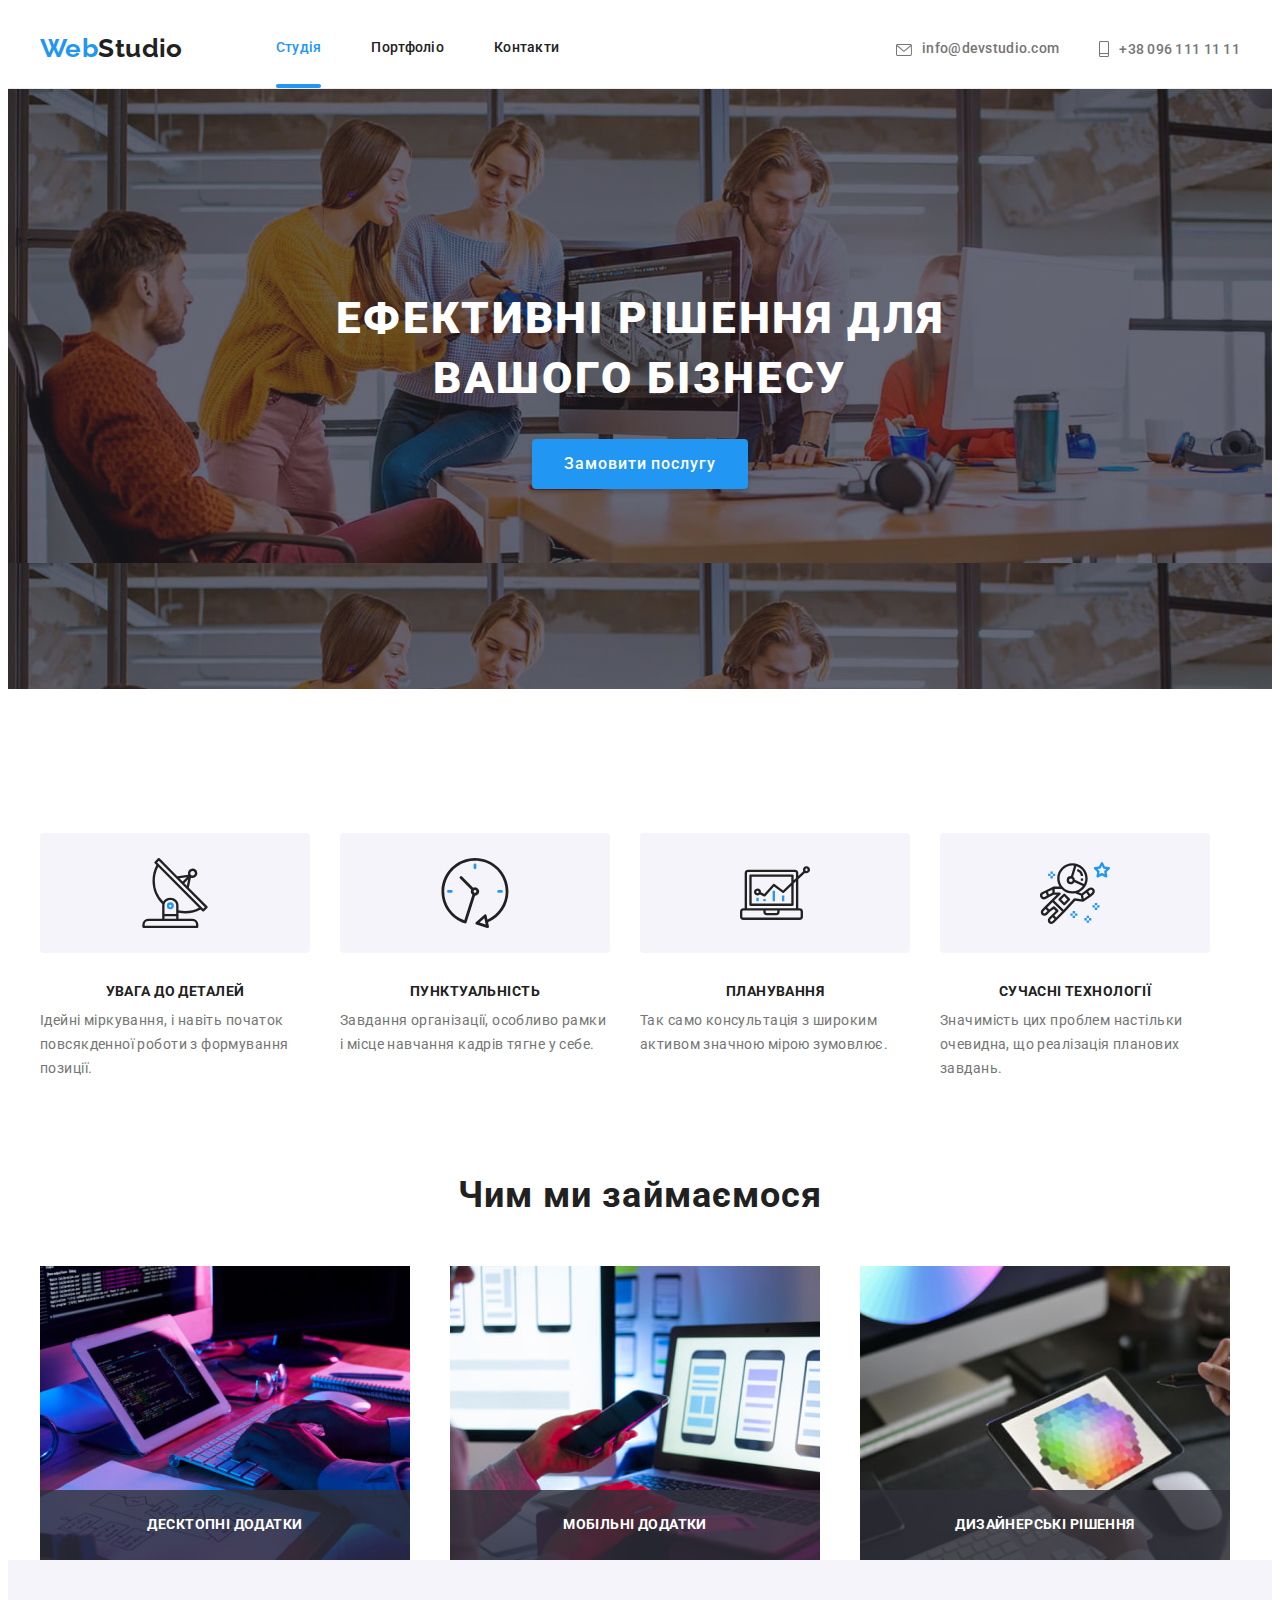
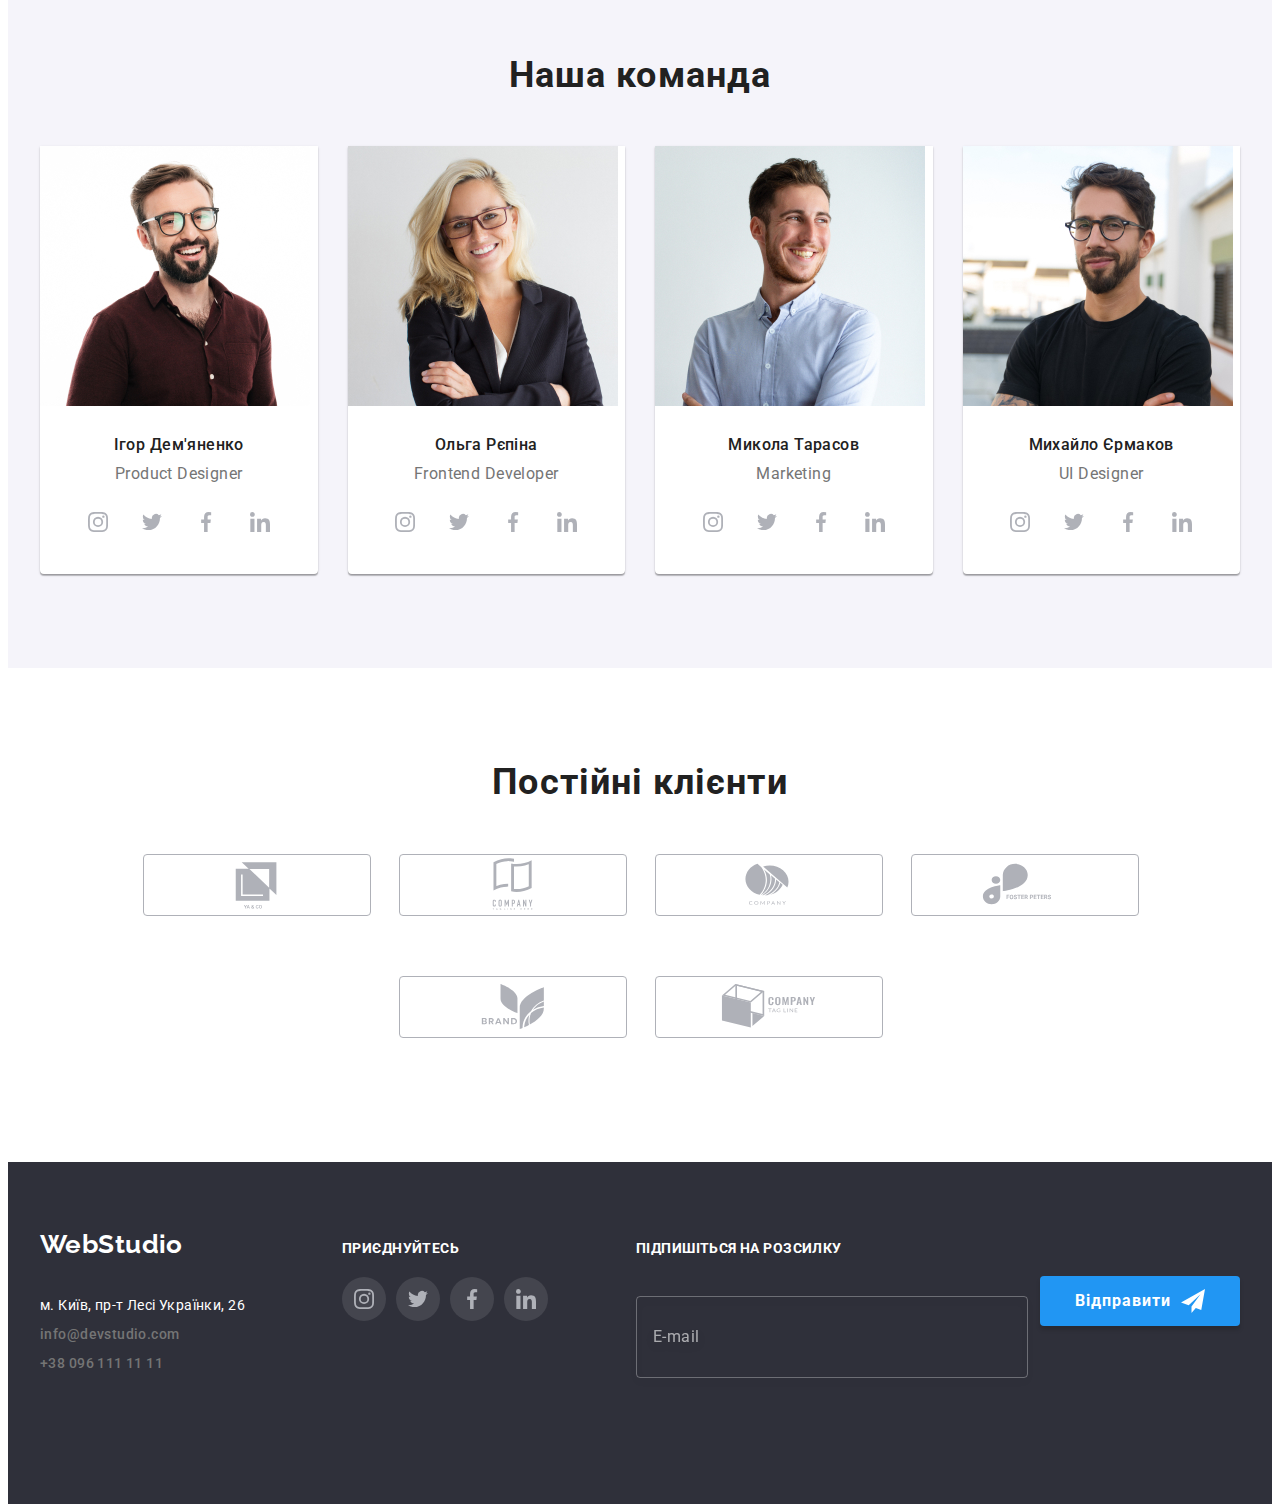
==== index.html @ ea93cc6d "NOT READY" ====
<!DOCTYPE html>
<html lang="uk">
    
<head>
        <title>main page homework</title>
        <meta charset="UTF-8">
        <meta http-equiv="X-UA-Compatible" content="IE=edge">
        <meta name="viewport" content="width=device-width, initial-scale=1.0">
        <link rel="preconnect" href="https://fonts.googleapis.com">
        <link rel="preconnect" href="https://fonts.gstatic.com" crossorigin>
        <link href="https://fonts.googleapis.com/css2?family=Raleway:wght@700&family=Roboto:wght@400;500;700;900&display=swap" rel="stylesheet">
        <link rel="stylesheet" href="https://cdnjs.cloudflare.com/ajax/libs/modern-normalize/1.1.0/modern-normalize.min.css" integrity="sha512-wpPYUAdjBVSE4KJnH1VR1HeZfpl1ub8YT/NKx4PuQ5NmX2tKuGu6U/JRp5y+Y8XG2tV+wKQpNHVUX03MfMFn9Q==" crossorigin="anonymous" referrerpolicy="no-referrer">
        <!-- <link rel="stylesheet" href="./css/style.css"> -->
        <link rel="stylesheet" href="./css/main.min.css">
    
    
</head>    

<body>

    <header class="header">
        <div class="container header-nav">
            <nav class="main-nav">   
                <a class="logo" href="WebStudio"> <span class="spanlogo">Web</span>Studio</a>
                <ul class="site-nav">
                    
                    <li class="header-li"><a class="navigation current" href="./index.html">Студія</a> </li>
                    <li class="header-li"><a class="navigation non-current" href="./portfolio.html">Портфоліо</a></li>
                    <li class="header-li"><a class="navigation non-current" href="Контакти">Контакти</a> </li>
                    
                </ul> 
                
               
            </nav>
             
            
                <ul class="auth-nav">
                    <li class="header-li">
                         <a class="contact mail-icon" href="mailto:info@devstudio.com">
                            <svg class="head-icon" width="16px" height="12px" >
                            <use href="./images/icons.svg#icon-envelope"></use>
                            </svg>info@devstudio.com
                        </a>
                    </li>
                    
                    <li class="header-li">
                        <a class="contact phone-icon" href="tel:+380961111111">
                            <svg class="head-icon" width="10px" height="16px">
                            <use href="./images/icons.svg#icon-phone"></use>
                            </svg>+38 096 111 11 11
                        </a>
                    </li>
                </ul>
            
        </div>
        
    </header>
    
     <main>

    
<section class="main section">
    <div class="container main--container">
        <h1 class="main__title">Ефективні рішення для вашого бізнесу</h1>
        <button data-modal-open class="main__button" type="button">Замовити послугу</button>
    </div>
</section>    

<section class=" benefits section ">
    <div class="container benefits-container">
        <h2 class="section--title hide">Основні переваги</h2>
        <ul class="list benefits--list">
            <li class="benefits__item">
                <div class="benefits__icon-div">
                    <svg class="benefits__icon" width="70px" height="70px">
                        <use href="./images/icons.svg#icon-antenna1"></use>
                    </svg>
                </div>
                <div class="benefits__card">
                    <h3 class="column-title benefits__title">Увага до деталей</h3>
                <p class="column-descr benefits__descr"> Ідейні міркування, і навіть початок повсякденної роботи з формування позиції.</p>
            </div>
                
            </li>

            <li class="benefits__item">
                <div class="benefits__icon-div">
                    <svg class="benefits__icon" width="70px" height="70px">
                        <use href="./images/icons.svg#icon-clock1"></use>
                    </svg>
                </div>
                <div class="benefits__card">
                <h3 class="column-title benefits__title">Пунктуальність</h3> 
                <p class="column-descr benefits__descr">Завдання організації, особливо рамки і місце навчання кадрів тягне у себе.</p>
            </div>
                
            </li>

            <li class="benefits__item">
                <div class="benefits__icon-div">
                    <svg class="benefits__icon" width="70px" height="70px">
                        <use href="./images/icons.svg#icon-diagram-1"></use>
                    </svg>
                </div>
                <div class="benefits__card"></div>
                    <h3 class="column-title benefits__title">Планування</h3>
                <p class="column-descr benefits__descr">Так само консультація з широким активом значною мірою зумовлює.</P>
            </li>

            <li class="benefits__item">
                <div class="benefits__icon-div">
                    <svg class="benefits__icon" width="70px" height="70px">
                        <use href="./images/icons.svg#icon-astronaut1"></use>
                    </svg>
                </div>
                <div class="benefits__card">                
                    <h3 class="column-title benefits__title">Сучасні технології</h3>
                    <p class="column-descr benefits__descr">Значимість цих проблем настільки очевидна, що реалізація планових завдань.</p>
                </div>
                
            </li>
        </ul>
    </div>

</section>
                  
<section class="work section ">
    <div class="container work--container">
            <h2 class="section--title work__title">Чим ми займаємося</h2>
        <ul class="list work__list"> 
            <li class="work__item"> 
                <div class="work__card">
                    <img class="work__picture" src="./images/box1(1).jpg"
                    alt="фото в фіолетовому тоні з руками друкуючими текст на клавіатурі"
                    width="370" 
                    height= "294">
                    <div class="work__overlay">
                        <p class="work__overlay--title">Десктопні додатки</p>
                    </div>
                </div>
            </li> 

            <li class="work__item"> 
                <div class="work__card">
                    <img class="work__picture" src="./images/box2(1).jpg" alt="фото людини з телефоном в руках"
                    width= "370" 
                    height= "294">
                    <div class="work__overlay">
                        <p class="work__overlay--title"> Мобільні додатки</p>
                    </div>
                </div>
            </li> 

            <li class="work__item">
                    <div class="work__card">
                    <img class="work__picture" src="./images/box3(1).jpg" alt="фото екрана телефону з клавіатурою на фоні"
                    width= "370"
                    height= "294">
                    <div class="work__overlay">
                        <p class="work__overlay--title"> Дизайнерські рішення</p>
                    </div>
                </div>

            </li>
        </ul>
    </div>
</section>

 <section class="team section">
    <div class="container team--container">
        <h2 class="section--title team__title">Наша команда</h2>
        <ul class="list team--list">
            <li class="team--item">
                <img src="./images/teamcard1(1).jpg" alt="Product Designer"
                    width="270"
                    height="260">
                <div class="team--card">
                    <h3 class="team--card__title">Ігор Дем'яненко</h3> 
                    <p class="team--card__text"  lang="en">Product Designer</p>
                    
                    <ul class="social">
                        <li class="social__item">
                            <a class="social__link" href="#">
                                <svg class="social__icon" width="20px" height="20px">
                                <use href="./images/icons.svg#icon-instagram2"></use>
                                </svg>
                            </a>
                        </li>

                        <li class="social__item">
                            <a class="social__link" href="#">
                                <svg class="social__icon" width="20px" height="20px">
                                    <use href="./images/icons.svg#icon-twitter1"></use>
                                </svg>
                            </a>
                        </li>

                        <li class="social__item">
                            <a class="social__link" href="#">
                                <svg class="social__icon" width="20px" height="20px">
                                    <use href="./images/icons.svg#icon-facebook1"></use>
                                </svg>
                            </a>
                        </li>

                        <li class="social__item">
                            <a class="social__link" href="#">
                                <svg class="social__icon" width="20px" height="20px">
                                    <use href="./images/icons.svg#icon-linkedin1"></use>
                                </svg>
                            </a>
                        </li>
                    </ul>    
                </div>    
            </li>

            <li class="team--item">
                <img src="./images/teamcard2(1).jpg" alt="Frontend Developer"
                width="270"
                height="260">
                <div class="team--card">
                    <h3 class="team--card__title">Ольга Рєпіна</h3> 
                    <p class="team--card__text"  lang="en">Frontend Developer</p>
                    <ul class="social">
                            <li class="social__item">
                                <a class="social__link" href="#">
                                    <svg class="social__icon" width="20px" height="20px">
                                        <use href="./images/icons.svg#icon-instagram2"></use>
                                    </svg>
                                </a>
                            </li>
                        
                            <li class="social__item">
                                <a class="social__link" href="#">
                                    <svg class="social__icon" width="20px" height="20px">
                                        <use href="./images/icons.svg#icon-twitter1"></use>
                                    </svg>
                                </a>
                            </li>
                        
                            <li class="social__item">
                                <a class="social__link" href="#">
                                    <svg class="social__icon" width="20px" height="20px">
                                        <use href="./images/icons.svg#icon-facebook1"></use>
                                    </svg>
                                </a>
                            </li>
                        
                            <li class="social__item">
                                <a class="social__link" href="#">
                                    <svg class="social__icon" width="20px" height="20px">
                                        <use href="./images/icons.svg#icon-linkedin1"></use>
                                    </svg>
                                </a>
                            </li>
                    </ul>
                    
                </div>        
                
            </li>

            <li class="team--item">
                <img src="./images/teamcard3(1).jpg" alt="Marketing"
                width="270"
                height="260">
                <div class="team--card">
                    <h3 class="team--card__title">Микола Тарасов</h3> 
                    <p class="team--card__text"  lang="en">Marketing</p>
                        
                    <ul class="social">
                        <li class="social__item">
                            <a class="social__link" href="#">
                                <svg class="social__icon" width="20px" height="20px">
                                    <use href="./images/icons.svg#icon-instagram2"></use>
                                </svg>
                            </a>
                        </li>
                    
                        <li class="social__item">
                            <a class="social__link" href="#">
                                <svg class="social__icon" width="20px" height="20px">
                                    <use href="./images/icons.svg#icon-twitter1"></use>
                                </svg>
                            </a>
                        </li>
                    
                        <li class="social__item">
                            <a class="social__link" href="#">
                                <svg class="social__icon" width="20px" height="20px">
                                    <use href="./images/icons.svg#icon-facebook1"></use>
                                </svg>
                            </a>
                        </li>
                    
                        <li class="social__item">
                            <a class="social__link" href="#">
                                <svg class="social__icon" width="20px" height="20px">
                                    <use href="./images/icons.svg#icon-linkedin1"></use>
                                </svg>
                            </a>
                        </li>
                    </ul>
                </div>   
            </li>

            <li class="team--item">
                        <img src="./images/teamcard4(1).jpg" alt="UI Designer"
                        width="270"
                        height="260">
                <div class="team--card">
                    <h3 class="team--card__title">Михайло Єрмаков</h3> 
                    <p class="team--card__text" lang="en">UI Designer</p>
                    <ul class="social">
                        <li class="social__item">
                            <a class="social__link" href="#">
                                <svg class="social__icon" width="20px" height="20px">
                                    <use href="./images/icons.svg#icon-instagram2"></use>
                                </svg>
                            </a>
                        </li>
                    
                        <li class="social__item">
                            <a class="social__link" href="#">
                                <svg class="social__icon" width="20px" height="20px">
                                    <use href="./images/icons.svg#icon-twitter1"></use>
                                </svg>
                            </a>
                        </li>
                    
                        <li class="social__item">
                            <a class="social__link" href="#">
                                <svg class="social__icon" width="20px" height="20px">
                                    <use href="./images/icons.svg#icon-facebook1"></use>
                                </svg>
                            </a>
                        </li>
                    
                        <li class="social__item">
                            <a class="social__link" href="#">
                                <svg class="social__icon" width="20px" height="20px">
                                    <use href="./images/icons.svg#icon-linkedin1"></use>
                                </svg>
                            </a>
                        </li>
                    </ul>
                        
                </div>
                            
            </li>

        </ul>
    </div>
</section>

<section class="section clients">
    <div class="container">
        <h4 class="client-title" > Постійні клієнти </h4>
        <ul class="client-main-box">
            <li class="client-box__item">
                <div class="client-box">
                    <a class="client-link"  href="./portfolio.html">
                        <svg class="client-icon" width="106px" height="60px">
                            <use href="./images/icons.svg#icon-client1"></use>
                        </svg>
                    </a>
                </div>
                
            </li>

            <li class="client-box__item">
                <div class="client-box">
                    <a class="client-link" href="./portfolio.html">
                        <svg class="client-icon" width="106px" height="60px">
                            <use href="./images/icons.svg#icon-client2"></use>
                        </svg>
                    </a>
                </div>
            
            </li>
            <li class="client-box__item" >
                <div class="client-box">
                    <a class="client-link" href="./portfolio.html">
                        <svg class="client-icon" width="106px" height="60px">
                            <use href="./images/icons.svg#icon-client3"></use>
                        </svg>
                    </a>
                </div>

            
            </li>
            <li class="client-box__item">
                <div class="client-box">
                    <a class="client-link" href="./portfolio.html">
                        <svg class="client-icon" width="106px" height="60px">
                            <use href="./images/icons.svg#icon-client4"></use>
                        </svg>
                    </a>
                </div>
            
            </li>

            <li class="client-box__item">
                <div class="client-box">
                    <a class="client-link" href="./portfolio.html">
                        <svg class="client-icon" width="106px" height="60px">
                            <use href="./images/icons.svg#icon-client5"></use>
                        </svg>
                    </a>
                </div>
            
            </li>

            <li class="client-box__item">
                <div class="client-box">
                    <a class="client-link" href="./portfolio.html">
                        <svg class="client-icon" width="106px" height="60px">
                            <use href="./images/icons.svg#icon-client6"></use>
                        </svg>
                    </a>
                </div>
            
            </li>

        </ul>
    </div>

</section>
    </main>

 <footer class="footer">
        <div class="footer-container container">
            
            <div class="footer-nav">
                <a class="footer-logo" href="WebStudio"> <span>Web</span>Studio</a>
                    <address>
                    <ul class="footer-list">
                        <li><a class="adress" href="https://goo.gl/maps/pS8TxzaBrTARouAY9">м. Київ, пр-т Лесі Українки, 26</a> </li>
                        <li><a class="footer contact" href="mailto:info@devstudio.com">info@devstudio.com</a></li>
                        <li><a class="footer contact" href="tel:+380961111111">+38 096 111 11 11</a></li>
                    </ul>
                    </address>
            </div>    
        
            <div class="footer-link">
                <p  class="invitation">Приєднуйтесь </p>
                <ul class="footer social">
                    <li class="social__item footer">
                        <a class="social__link" href="#">
                            <svg class="social__icon" width="20px" height="20px">
                                <use href="./images/icons.svg#icon-instagram2"></use>
                            </svg>
                        </a>
                    </li>
                
                    <li class="social__item footer">
                        <a class="social__link" href="#">
                            <svg class="social__icon" width="20px" height="20px">
                                <use href="./images/icons.svg#icon-twitter1"></use>
                            </svg>
                        </a>
                    </li>
                
                    <li class="social__item footer">
                        <a class="social__link" href="#">
                            <svg class="social__icon" width="20px" height="20px">
                                <use href="./images/icons.svg#icon-facebook1"></use>
                            </svg>
                        </a>
                    </li>
                
                    <li class="social__item footer">
                        <a class="social__link" href="#">
                            <svg class="social__icon" width="20px" height="20px">
                                <use href="./images/icons.svg#icon-linkedin1"></use>
                            </svg>
                        </a>
                    </li>
                </ul>

                
            </div>
            
            <div class="footer-form">
                <p class="telegram-title">Підпишіться на розсилку</p>
                <form class="telegram-form">
                    <input type="email" name="email" class="footer-input" placeholder="E-mail">
                    
                    <div class="telegram-parent">
                        <button type="submit" class="btn-modalsubmit">Відправити</button>

                    </div>
                            
                </form> 
            </div>   
        </div>       
        
    </footer>
    
<!--   <div class="backdrop is-hidden" data-modal>
        <div class="modal">
         <button class="close-modal" data-modal-close>
             <svg class="modal-btn"  >
                 <use href="./images/icons.svg#icon-Vector" ></use>
             </svg>
         </button>

         <p class="modal-title">Залиште свої дані, ми вам передзвонимо</p>
         
         <form class="modal-form">
            <label for="username" class="modal-label"> Ім'я</label>
           <div class="icon-parent">
            <input type="text" name="username" class="modal-input"  id="username">
                <svg class="input-icon" width="18px" height="18px">
                    <use href="./images/icons.svg#icon-name"></use>
                </svg>
           </div>
            
            <label for="tel" class="modal-label">Телефон</label>
            <div class="icon-parent">
                <input type="tel" name="tel" class="modal-input"  id="tel"> 
                <svg class="input-icon" width="18px" height="18px">
                    <use href="./images/icons.svg#icon-telef"></use>
                </svg>
            </div>
            
            <label for="email" class="modal-label">Пошта</label>
            <div class="icon-parent">
                <input type="email" name="email" class="modal-input"  id="email">
                <svg class="input-icon" width="18px" height="18px">
                    <use href="./images/icons.svg#icon-letter-icon"></use>
                </svg>
            </div>
            
            <label for="comment" class="modal-label">Коментар</label>
            <textarea name="comment" id="comment" class="modal-comment"
            placeholder="Введіть текст"></textarea>
            
    
            
            <label class="checkbox" for="checkbox">
                <input class="modal-checkbox" type="checkbox" name="agree" id="checkbox" value="Погоджуюся з розсилкою та приймаю Умови договору"> 
                <span class="empty"> 
                    <svg class="check-icon" width="16px" height="15px">                   
                    <use href="./images/icons.svg#icon-check"></use>            
                    </svg>
                </span>
                <span class="modal-text" >Погоджуюся з розсилкою та приймаю <a class="modal-link" href="">Умови договору</a></span>
               
            </label>
            
            <button type="submit" class="btn-modalsubmit">Відправити</button>

         </form>

        </div>
    </div>
    <script src="./js/modal.js"></script> -->
</body>
</html>
---- css/style.css ----
/*Header*/

 

/* _____________________________main_______________________________________ */

 
                             /* Benefits */


   
/* WORK SECTION------------------------------------------------------------ */

   /* -----------------------------TEAM SECTION----------------------------------- */
  



/* ////////// ____________________CLIENT___________________________________ */


   /*--------------------------------- footer ----------------------------------------------*/

  
    /*------------------------------------- PortfolioPage --------------------*/
    

/* _________________________MODAL________________________________ */



/* ___________________FOOTER FORM_______________________ */
---- css/main.min.css ----
:root{--primary-text-color: rgba(33, 33, 33, 1);--secondary-text-color: rgba(117, 117, 117, 1);--accent-color: rgba(33, 150, 243, 1);--white-color: rgba(255, 255, 255, 1);--cub: cubic-bezier(0.4, 0, 0.2, 1) }body{font-family:"Roboto",sans-serif;letter-spacing:.03em;font-size:14px}h1,h2,h3,h4,h5,h6,p{margin:0}img{display:block;max-width:100%;height:auto}ul{margin:0;padding:0;list-style:none}button{cursor:pointer}.hide{border:0;height:1px;margin:-1px;overflow:hidden;padding:0;width:1px}.img{display:block;width:100%;height:auto}.section--title{color:var(--primary-text-color);font-size:28px;line-height:1.1785714286;text-align:center;letter-spacing:.03em;margin-bottom:30px}@media screen and (min-width: 1200px){.section--title{margin-bottom:50px;font-size:36px;line-height:1.1666666667}}.section{padding:60px 0}@media screen and (min-width: 1200px){.section{padding:94px 0}}.section.no-padding{padding-top:0px}.column-title{color:var(--primary-text-color);font-weight:700;font-size:14px;line-height:1.14;text-transform:uppercase;margin-bottom:10px}.column-descr{color:var(--secondary-text-color);font-size:14px;line-height:1.71}.list{display:flex;gap:30px}footer{background-color:#2f303a;padding:60px 0}.container{width:100%;margin-left:auto;margin-right:auto;padding-right:15px;padding-left:15px}@media screen and (min-width: 480px){.container{max-width:480px}}@media screen and (min-width: 768px){.container{max-width:768px}}@media screen and (min-width: 1200px){.container{max-width:1200px}}.backdrop{position:fixed;width:100%;height:100%;top:0px;background-color:rgba(0,0,0,.2);transition:visibility 300ms var(--cub),opacity 300ms var(--cub)}.modal{position:absolute;width:528px;min-height:581px;box-shadow:0px 1px 3px rgba(0,0,0,.12),0px 1px 1px rgba(0,0,0,.14),0px 2px 1px rgba(0,0,0,.2);background-color:var(--white-color);border-radius:4px;top:50%;left:50%;transform:translate(-50%, -50%) scale(1);transition:transform 300ms var(--cub);padding:40px}.backdrop.is-hidden .modal{transform:translate(-50%, -50%) scale(0)}.is-hidden{visibility:hidden;opacity:0;pointer-events:none}.close-modal{position:absolute;top:8px;right:8px;width:30px;height:30px;cursor:pointer;background-color:rgba(0,0,0,0);border:none}.modal-btn{fill:#000;width:11px;height:11px}.modal-title{font-weight:700;font-size:20px;line-height:1.15;text-align:center;letter-spacing:.03em;color:var(--primary-text-color);margin-bottom:12px}.modal-input{width:100%;height:40px;padding-left:42px;border:1px solid rgba(33,33,33,.2);border-radius:4px;background-color:rgba(0,0,0,0);outline:rgba(0,0,0,0);transition:border-color 250ms var(--cub)}.icon-parent{position:relative;margin-bottom:10px}.icon-parent :hover,.icon-parent :focus{border-color:var(--accent-color)}.input-icon{position:absolute;left:15px;top:50%;transform:translateY(-50%);transition:fill 250ms var(--cub)}.modal-input:focus+.input-icon{fill:var(--accent-color)}.modal-label{display:block;font-size:12px;line-height:1.16;letter-spacing:.01em;color:#757575;margin-bottom:4px}.modal-comment{width:100%;height:120px;resize:none;border:1px solid rgba(33,33,33,.2);border-radius:4px;outline:none;transition:border-color 250ms var(--cub);padding:12px 16px;margin-bottom:20px}.modal-comment:focus,.modal-comment:hover{border-color:var(--accent-color)}.modal-comment::-moz-placeholder{font-family:"Roboto";font-weight:400;font-size:12px;line-height:1.16;letter-spacing:.01em;color:rgba(117,117,117,.5);-moz-transition:color 250ms var(--cub);transition:color 250ms var(--cub)}.modal-comment:-ms-input-placeholder{font-family:"Roboto";font-weight:400;font-size:12px;line-height:1.16;letter-spacing:.01em;color:rgba(117,117,117,.5);-ms-transition:color 250ms var(--cub);transition:color 250ms var(--cub)}.modal-comment::placeholder{font-family:"Roboto";font-weight:400;font-size:12px;line-height:1.16;letter-spacing:.01em;color:rgba(117,117,117,.5);transition:color 250ms var(--cub)}.modal-comment:hover::-moz-placeholder{color:var(--accent-color)}.modal-comment:hover:-ms-input-placeholder{color:var(--accent-color)}.modal-comment:hover::placeholder{color:var(--accent-color)}.btn-modalsubmit{margin-left:auto;margin-right:auto;height:50px;width:200px;margin-top:30px;color:var(--white-color);background-color:var(--accent-color);border:none;font-family:"Roboto";font-style:normal;font-weight:700;font-size:16px;line-height:1.88;letter-spacing:.06em;display:flex;align-items:center;justify-content:center;box-shadow:0px 4px 4px rgba(0,0,0,.15);border-radius:4px}.checkbox{position:relative;width:406px;height:17px;display:flex;align-items:center;margin-left:auto;margin-right:auto}.modal-checkbox{margin:0;width:15px;height:15px}.modal-text{font-family:"Roboto";font-style:normal;font-weight:400;font-size:14px;line-height:1.71;letter-spacing:.03em;color:#757575;margin-left:7px}.modal-link{font-family:"Roboto";font-style:normal;font-weight:400;font-size:14px;line-height:1.71;letter-spacing:.03em;text-decoration:none;color:#2196f3}.check-icon{position:absolute;top:0;left:0;fill:#fff;opacity:0;padding-bottom:2px;padding-right:2px}.modal-checkbox:checked+.empty .check-icon{opacity:1}.empty{position:absolute;top:0;left:0;width:16px;height:16px;border:2px solid var(--secondary-text-color);border-radius:2px;transition:border;transition-duration:250ms;transition-timing-function:cubic-bezier(0.4, 0, 0.2, 1)}.modal-checkbox:checked+.empty{background-color:var(--accent-color);border:2px solid var(--accent-color)}.button{margin-left:auto;margin-right:auto;height:50px;width:200px;margin-top:30px;color:var(--white-color);background-color:var(--accent-color);border:none;font-family:"Roboto";font-style:normal;font-weight:700;font-size:16px;line-height:1.88;letter-spacing:.06em;display:flex;align-items:center;justify-content:center;box-shadow:0px 4px 4px rgba(0,0,0,.15);border-radius:4px}.site-nav{display:flex;gap:50px}.auth-nav{display:flex;justify-content:end;align-items:center;padding-top:25px;padding-bottom:25px;gap:40px}.main-nav{display:flex;align-items:center;margin-right:auto;padding-top:25px;padding-bottom:25px}.header{border-bottom:1px solid #ececec}.container.header-nav{display:flex;height:80px}.logo{color:var(--primary-text-color);font-family:"Raleway";font-weight:700;font-size:26px;line-height:1.71;text-decoration:none;text-align:start;margin-right:93px;padding-top:25px;padding-bottom:25px}.spanlogo{color:var(--accent-color)}.navigation.current{color:var(--accent-color)}.navigation.current::after{content:"";position:absolute;display:block;width:100%;height:4px;background-color:var(--accent-color);bottom:0;left:0;border-radius:4px;opacity:1}.navigation{position:relative;color:var(--primary-text-color);font-weight:500;font-size:14px;line-height:1.14;letter-spacing:.02em;text-decoration:none;padding-top:32px;padding-bottom:32px;display:block;transition:color 250ms var(--cub)}.navigation:hover,.navigation:focus{color:var(--accent-color)}.navigation.non-current::after{content:"";position:absolute;display:block;width:100%;height:4px;background-color:var(--accent-color);bottom:0;left:0;border-radius:4px;opacity:.5;transform:scaleY(0);transition:opacity 250ms var(--cub),transform 250ms var(--cub)}.navigation.non-current:hover::after,.navigation.non-current:focus::after{opacity:.7;transform:scaleY(1)}.contact{color:var(--secondary-text-color);font-weight:500;font-size:14px;line-height:1.14;letter-spacing:.02em;text-decoration:none;font-style:normal;padding-top:32px;padding-bottom:32px;margin-left:auto;transition:color 250ms var(--cub)}.contact:hover,.contact:focus{color:var(--accent-color)}.head-icon{fill:var(--secondary-text-color);margin-right:10px;position:relative;top:3px;transition:fill 250ms var(--cub)}.contact:hover .head-icon{fill:var(--accent-color)}.main{background-color:#2f303a;max-width:1600px;margin-left:auto;margin-right:auto;padding:0}.main--container{background-image:linear-gradient(rgba(47, 48, 58, 0.4), rgba(47, 48, 58, 0.4)),url(../images/mainimg.jpg);background-size:contain;max-width:1600px;padding:200px 0px;margin-left:auto;margin-right:auto;width:auto}.main__title{color:var(--white-color);font-weight:900;font-size:44px;line-height:1.36;text-align:center;letter-spacing:.06em;text-transform:uppercase;margin-bottom:30px;margin-left:auto;margin-right:auto;width:696px}.main__button{color:var(--white-color);background-color:var(--accent-color);box-shadow:0px 4px 4px rgba(0,0,0,.15);border-radius:4px;border:0px;font-family:"Roboto",sans-serif;font-weight:500;font-size:16px;line-height:1.62;text-align:center;letter-spacing:.06em;display:block;margin:0 auto;width:216px;height:50px}.team--list{display:flex;flex-direction:column;gap:30px;align-items:center}@media screen and (min-width: 768px){.team--list{flex-direction:row;flex-wrap:wrap}}.team--item{max-width:450px;background-color:var(--white-color);box-shadow:0px 1px 3px rgba(0,0,0,.12),0px 1px 1px rgba(0,0,0,.14),0px 2px 1px rgba(0,0,0,.2);border-radius:0px 0px 4px 4px}@media screen and (min-width: 768px){.team--item{width:calc((100% - 30px)/2)}}@media screen and (min-width: 1200px){.team--item{width:calc((100% - 90px)/4)}}.team--card{padding-top:30px;padding-bottom:24px;text-align:center}@media screen and (min-width: 1200px){.team--card{padding:30px 30px}}.team.section{background-color:#f5f4fa}.team--card__title{color:var(--primary-text-color);font-weight:500;font-size:16px;line-height:1.18;margin-bottom:10px;margin-right:0px}.team--card__text{display:block;color:var(--secondary-text-color);font-size:16px;line-height:1.18;margin-bottom:16px}.social{display:flex;justify-content:center;gap:10px;flex-basis:calc((100% - 30px)/4)}.social__item{width:44px;height:44px}.social__link{width:100%;height:100%;border-radius:50%;display:flex;justify-content:center;align-items:center;transition:background-color 250ms var(--cub)}.social__link:active{background-color:var(--accent-color)}@media screen and (min-width: 1200px){.social__link:hover,.social__link:focus{background-color:var(--accent-color)}}.social__icon{fill:#afb1b8;transition:fill 250ms var(--cub)}.social__link:active .social__icon{fill:var(--white-color)}@media screen and (min-width: 1200px){.social__link:hover .social__icon,.social__link:focus .social__icon{fill:var(--white-color)}}.work{padding:0}@media screen and (max-width: 1199px){.work{display:none}}.work__list{display:flex;gap:30px}.work__item{width:calc((100% - 60px)/3)}.work__card{height:294px;position:relative}.work__overlay{position:absolute;width:370px;height:70px;background-color:rgba(47,48,58,.8);bottom:0}.work__overlay--title{position:absolute;font-weight:700;font-size:14px;line-height:1.14;text-align:center;letter-spacing:.03em;text-transform:uppercase;color:var(--white-color);top:50%;left:50%;transform:translate(-50%, -50%)}.benefits--list{display:flex;gap:30px;flex-direction:column}@media screen and (min-width: 768px){.benefits--list{flex-direction:row;flex-wrap:wrap;flex-basis:calc((100% - 30px)/2)}}@media screen and (min-width: 1200px){.benefits--list{flex-basis:calc((100% - 90px)/4)}}.benefits__item{width:450px}@media screen and (min-width: 768px){.benefits__item{width:354px}}@media screen and (min-width: 1200px){.benefits__item{width:270px}}.benefits__title{font-size:14px;line-height:1.1428571429;letter-spacing:.03em;text-transform:uppercase;margin-bottom:10px;text-align:center}@media screen and (min-width: 768px){.benefits__title{text-align:start}}@media screen and (min-width: 1200px){.benefits__title{text-align:center}}.benefits__icon-div{display:flex;justify-content:center;align-items:center;height:120px;background-color:#f5f4fa;margin-bottom:30px;border-radius:4px;width:450px}@media screen and (min-width: 768px){.benefits__icon-div{width:354px}}@media screen and (min-width: 1200px){.benefits__icon-div{width:270px}}.benefits__icon{align-items:center}.client-main-box{display:flex;flex-wrap:wrap;justify-content:center;gap:30px}.client-box__item{width:210px;height:92px}@media screen and (min-width: 768px){.client-box__item{flex-basis:226px}}.client-title{font-weight:700;font-size:36px;line-height:1.16;text-align:center;letter-spacing:.03em;text-transform:initial;color:var(--primary-text-color);margin-bottom:50px}.client-link{display:flex;justify-content:center;align-items:center;width:100%;height:100%;border:1px solid;border-radius:4px;border-color:#afb1b8;transition:border-color 250ms var(--cub)}.client-link:active{border-color:var(--accent-color)}@media screen and (min-width: 1200px){.client-link:hover,.client-link:focus{border-color:var(--accent-color)}}.client-icon{fill:#afb1b8;background-size:contain;cursor:pointer;transition:fill 250ms var(--cub)}.client-link:active .client-icon{fill:var(--accent-color)}@media screen and (min-width: 1200px){.client-link:hover .client-icon,.client-link:focus .client-icon{fill:var(--accent-color)}}@media screen and (min-width: 768px){.footer-container{display:flex;flex-wrap:wrap;justify-content:space-around;align-items:baseline}}@media screen and (min-width: 1200px){.footer-container{gap:70px}}.footer-nav{margin-bottom:60px}@media screen and (max-width: 1199px){.footer-nav{text-align:center}}@media screen and (min-width: 768px){.footer-nav{width:232px}}.footer-logo{display:block;color:#fff;font-family:"Raleway";font-weight:700;font-size:26px;line-height:1.71;text-decoration:none;margin-bottom:28px}@media screen and (max-width: 1199px){.footer-logo{text-align:center}}.adress{display:block;color:var(--white-color);font-size:14px;line-height:1.71;text-decoration:none;font-style:normal;margin-bottom:12px;padding:auto}.footer.contact{display:inline-block;color:var(--secondary-text-color);font-size:14px;line-height:1.14;letter-spacing:.03em;margin-bottom:12px;padding:0 0}.footer-list li :not(last child){margin-bottom:8px}.invitation{display:block;font-weight:700;font-size:14px;line-height:1.14;letter-spacing:.03em;text-transform:uppercase;color:var(--white-color);text-decoration:none;margin-bottom:20px}@media screen and (max-width: 1199px){.invitation{text-align:center}}.footer-link{margin-bottom:60px}.footer .social{display:flex;gap:10px;align-items:center;justify-content:center}.social__icon.footer{fill:var(--white-color)}.social__item.footer{background-color:rgba(255,255,255,.1);border-radius:50%;width:44px;max-height:44px}@media screen and (min-width: 1200px){.footer-form{margin-left:auto}}.telegram-form{display:flex;gap:12px}@media screen and (max-width: 1100px){.telegram-form{flex-direction:column;align-items:center;gap:20px}}@media screen and (min-width: 1200px){.telegram-form{flex-direction:row;justify-content:baseline;gap:12px;padding-top:20px}}.telegram-title{font-family:"Roboto";font-style:normal;font-weight:700;font-size:14px;line-height:1.16;letter-spacing:.03em;text-transform:uppercase;color:var(--white-color)}@media screen and (max-width: 1199px){.telegram-title{text-align:center}}.footer-input{height:50px;width:100%;padding:15px 16px;color:var(--white-color);background-color:rgba(0,0,0,0);border:1px solid rgba(255,255,255,.3);filter:drop-shadow(0px 4px 4px rgba(0, 0, 0, 0.15));border-radius:4px;margin-top:20px}@media screen and (min-width: 480px){.footer-input{width:450px}}@media screen and (min-width: 1200px){.footer-input{width:358px}}.footer-input::-moz-placeholder{font-family:"Roboto";font-style:normal;font-weight:400;font-size:16px;line-height:20px;display:flex;align-items:center;letter-spacing:.03em;color:rgba(255,255,255,.6)}.footer-input:-ms-input-placeholder{font-family:"Roboto";font-style:normal;font-weight:400;font-size:16px;line-height:20px;display:flex;align-items:center;letter-spacing:.03em;color:rgba(255,255,255,.6)}.footer-input::placeholder{font-family:"Roboto";font-style:normal;font-weight:400;font-size:16px;line-height:20px;display:flex;align-items:center;letter-spacing:.03em;color:rgba(255,255,255,.6)}.telegram-parent .btn-modalsubmit::after{content:"";display:flex;justify-content:center;background-image:url(../iconsend.svg);background-color:var(--accent-color);width:24px;height:24px;margin-left:10px}.telegram-parent .btn-modalsubmit{margin-top:0}.portfolio-title{color:var(--primary-text-color);font-weight:700;font-size:18px;line-height:2;letter-spacing:.06em;margin-bottom:4px}.portfolio-descr{color:var(--secondary-text-color);font-size:16px;line-height:1.88}.portfolio-div{padding:24px 20px;border-top:1px solid #eee;border-bottom:1px solid #eee;border-left:1px solid #eee;border-right:1px solid #eee}.page-nav{display:flex;align-items:center;justify-content:center;margin-bottom:50px;gap:8px}.page-list{display:flex;flex-wrap:wrap}.page-li{width:370px;margin-right:30px;margin-bottom:30px;transition:box-shadow 250ms var(--cub)}.page-li:nth-child(3n){margin-right:0}.page-li:nth-child(n+7){margin-bottom:0}.page-li:hover,.page-li:focus{box-shadow:0px 1px 1px rgba(0,0,0,.12),0px 4px 4px rgba(0,0,0,.06),1px 4px 6px rgba(0,0,0,.16)}.page-button{color:var(--primary-text-color);background:#f5f4fa;font-family:"Roboto",sans-serif;font-weight:500;font-size:16px;line-height:1.62;text-align:center;letter-spacing:.03em;border-radius:4px;border:none;padding:6px 22px;transition:color 250ms var(--cub),background-color 250ms var(--cub),box-shadow 250ms var(--cub)}.page-button:hover,.page-button:focus{color:var(--white-color);background-color:var(--accent-color);box-shadow:0px 3px 1px rgba(0,0,0,.1),0px 1px 2px rgba(0,0,0,.08),0px 2px 2px rgba(0,0,0,.12);border-radius:4px}.portfolio-box{position:relative;width:370px;height:294px;overflow:hidden}.overlay-portfolio{width:370px;height:294px;background-color:rgba(33,150,243,.9);position:absolute;top:0;left:0;transform:translateY(100%);transition:transform 250ms var(--cub)}.page-li:hover .overlay-portfolio{transform:translateY(0)}.overlay-text{font-size:18px;line-height:1.56;letter-spacing:.03em;color:var(--white-color);padding:63px 24px;opacity:0;transition:opacity 250ms var(--cub) 300ms}.page-li:hover .overlay-text{opacity:1}/*# sourceMappingURL=main.min.css.map */
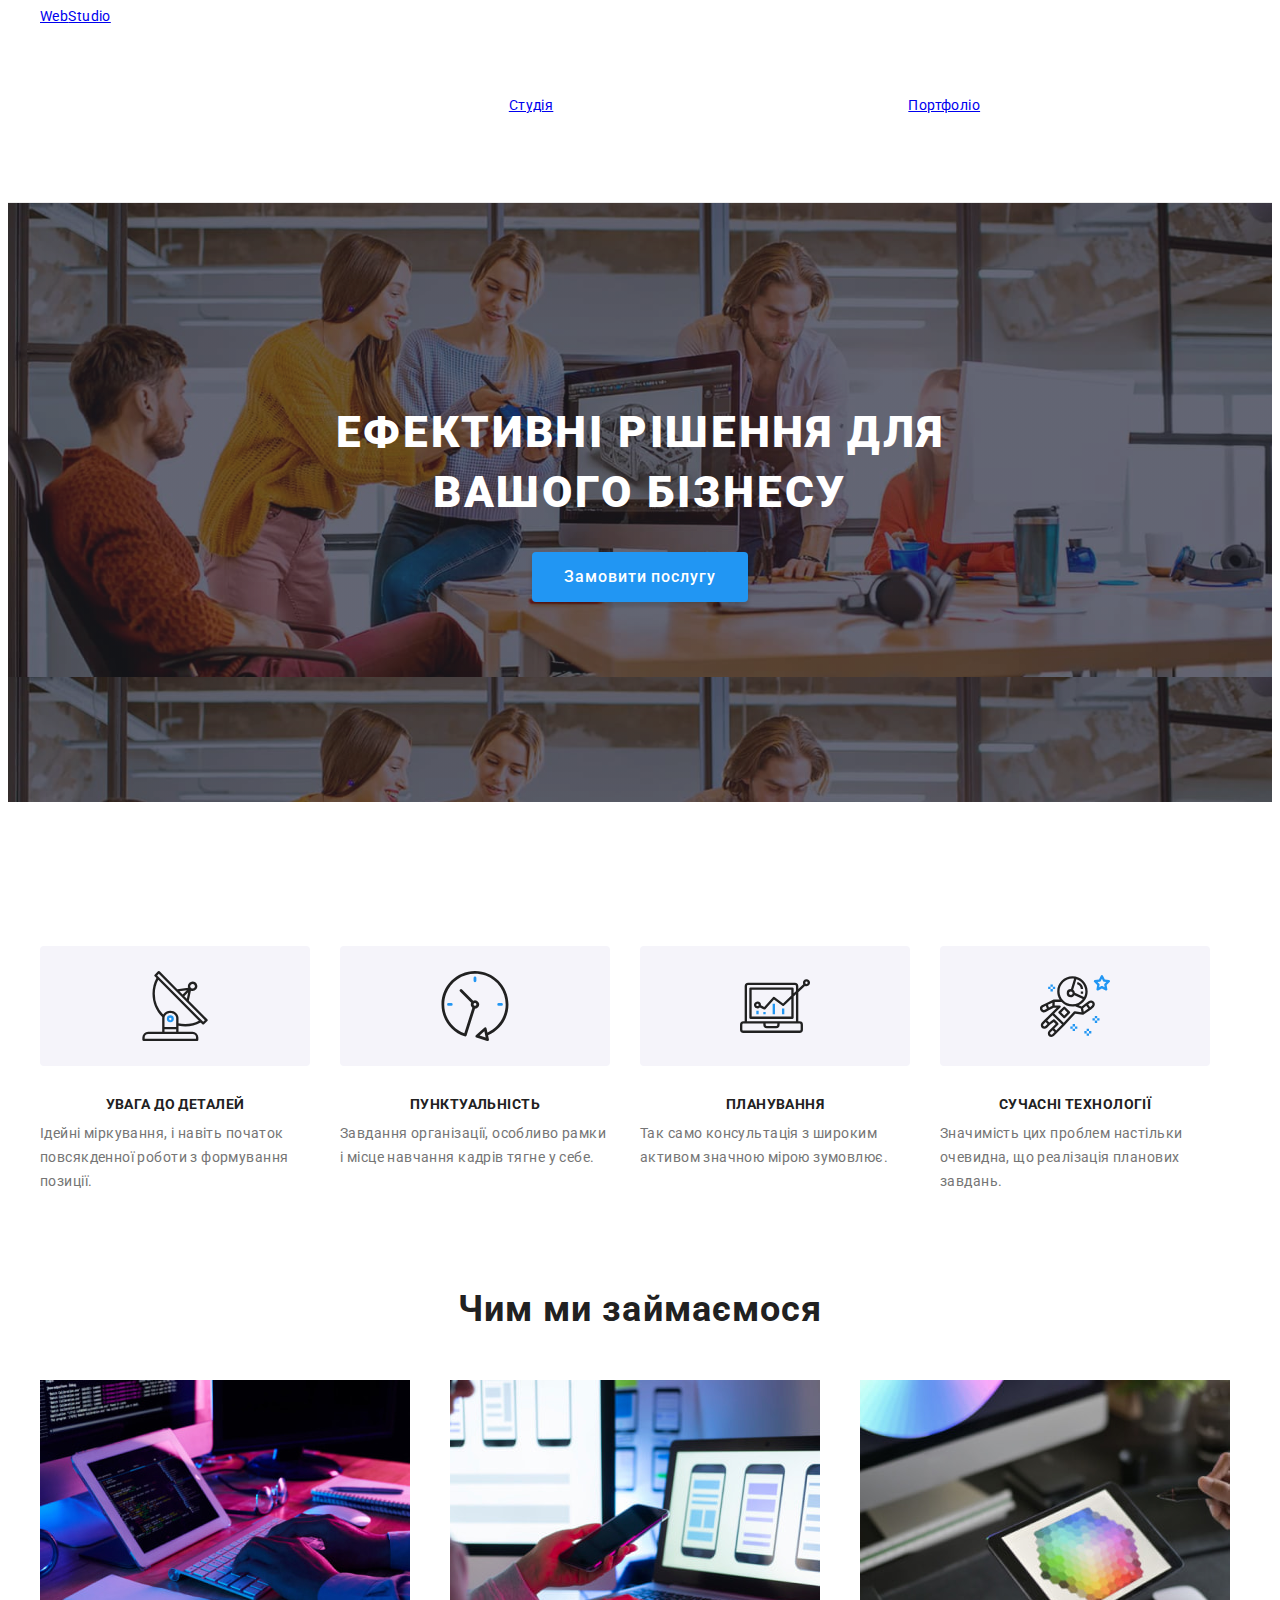
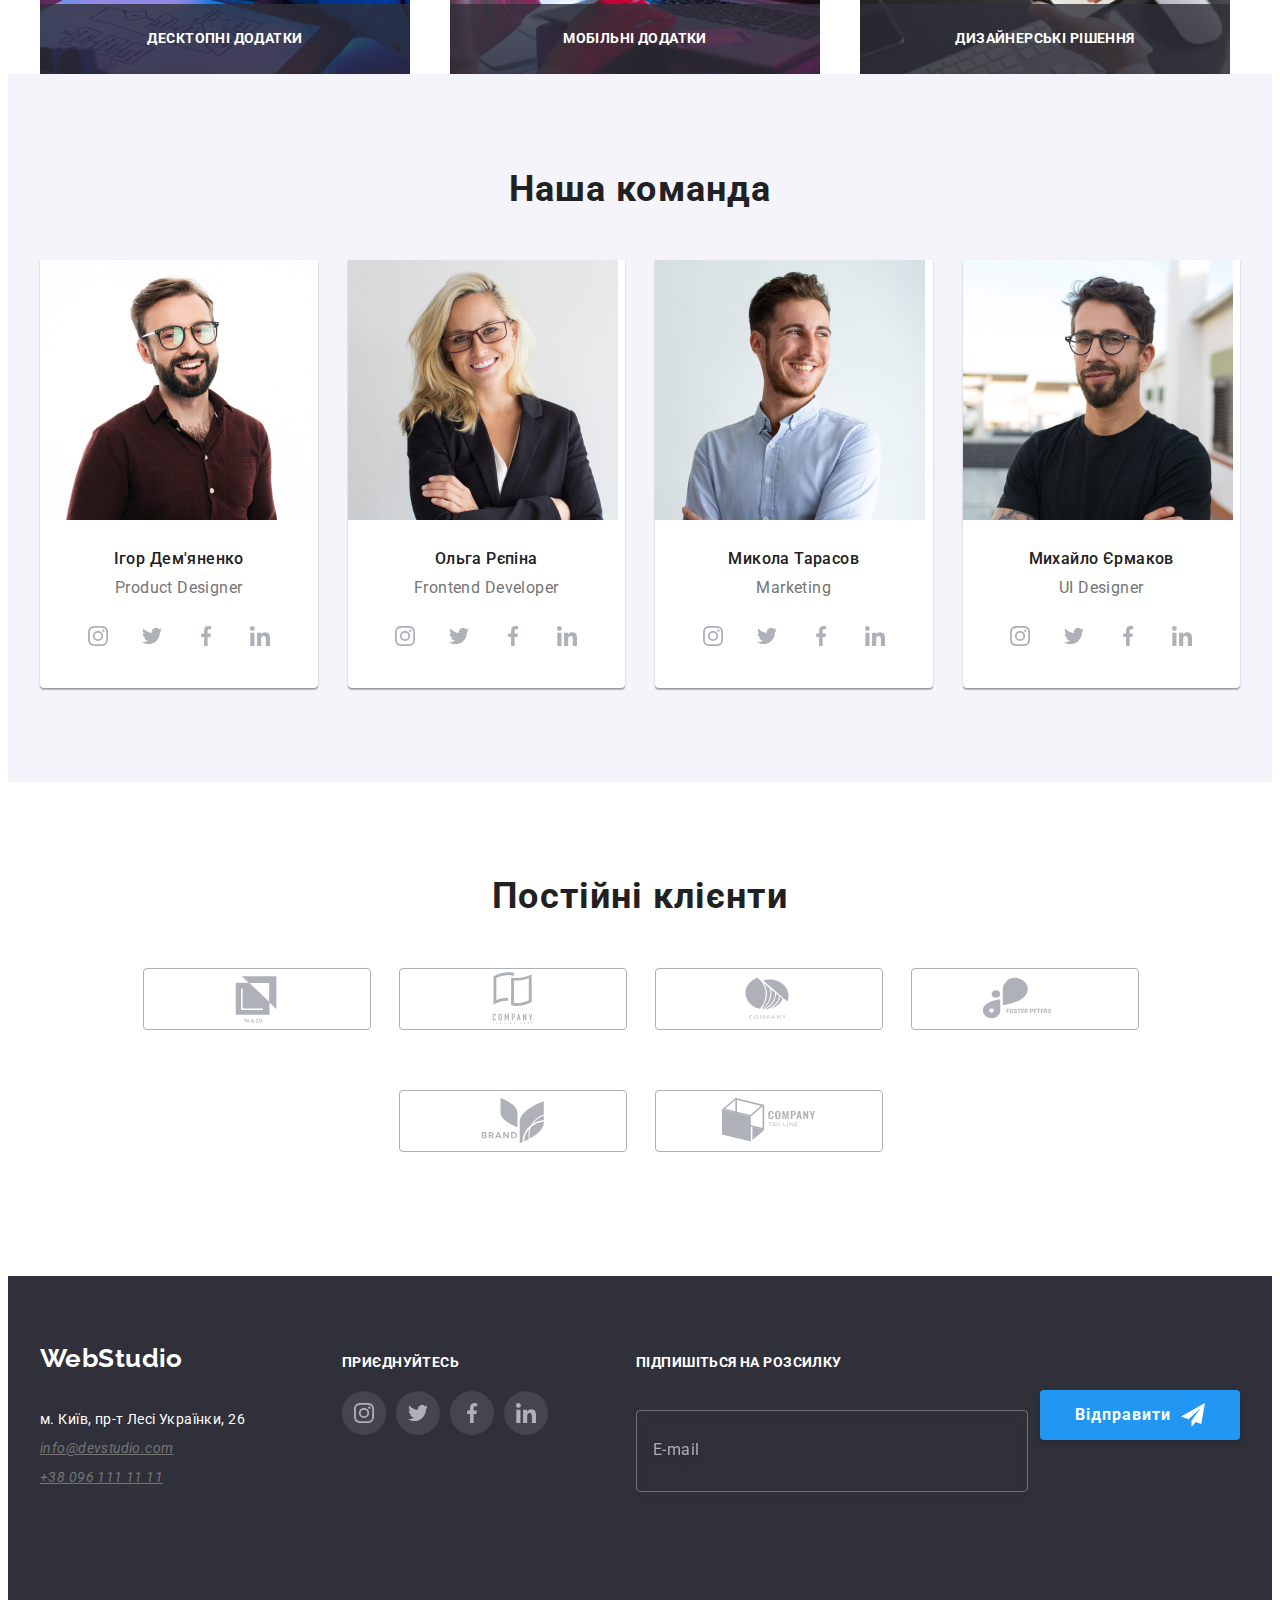
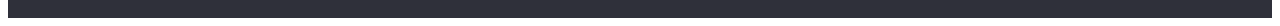
==== commit ab03e38e: "almost done" ====
--- a/index.html
+++ b/index.html
@@ -16,42 +16,72 @@
     
 </head>    
 
-<body>
+<body data-body>
 
     <header class="header">
         <div class="container header-nav">
-            <nav class="main-nav">   
-                <a class="logo" href="WebStudio"> <span class="spanlogo">Web</span>Studio</a>
-                <ul class="site-nav">
-                    
-                    <li class="header-li"><a class="navigation current" href="./index.html">Студія</a> </li>
-                    <li class="header-li"><a class="navigation non-current" href="./portfolio.html">Портфоліо</a></li>
-                    <li class="header-li"><a class="navigation non-current" href="Контакти">Контакти</a> </li>
-                    
-                </ul> 
-                
-               
-            </nav>
-             
-            
-                <ul class="auth-nav">
-                    <li class="header-li">
-                         <a class="contact mail-icon" href="mailto:info@devstudio.com">
-                            <svg class="head-icon" width="16px" height="12px" >
-                            <use href="./images/icons.svg#icon-envelope"></use>
-                            </svg>info@devstudio.com
-                        </a>
-                    </li>
-                    
-                    <li class="header-li">
-                        <a class="contact phone-icon" href="tel:+380961111111">
-                            <svg class="head-icon" width="10px" height="16px">
-                            <use href="./images/icons.svg#icon-phone"></use>
-                            </svg>+38 096 111 11 11
-                        </a>
-                    </li>
-                </ul>
-            
+            <a class="logo" href="WebStudio"> <span class="spanlogo">Web</span>Studio</a>
+                <button type="button" class="menu-button" aria-expanded="true" data-menu-button>
+                    <svg width="40" height="40" class="menu-button__icon">
+                        <use href="./images/icons.svg#icon-menu-mob" class="icon__menu"></use>
+                        <use href="./images/icons.svg#icon-close" class="icon__cross"></use>
+                    </svg>
+                </button>
+            
+            <div data-menu class="header__menu">
+                <nav class="main-nav">   
+                    <ul class="site-nav">
+                        
+                        <li class="header-li"><a class="navigation current" href="./index.html">Студія</a> </li>
+                        <li class="header-li"><a class="navigation non-current" href="./portfolio.html">Портфоліо</a></li>
+                        <li class="header-li"><a class="navigation non-current" href="Контакти">Контакти</a> </li>
+                        
+                    </ul> 
+                    
+                
+                </nav>
+                
+                
+                    <ul class="auth-nav">
+                        <li class="header-li">
+                            <a class="contact mail-icon" href="mailto:info@devstudio.com">
+                                <svg class="head-icon" width="16px" height="12px" >
+                                <use href="./images/icons.svg#icon-envelope"></use>
+                                </svg>info@devstudio.com
+                            </a>
+                        </li>
+                        
+                        <li class="header-li">
+                            <a class="contact phone-icon" href="tel:+380961111111">
+                                <svg class="head-icon" width="10px" height="16px">
+                                <use href="./images/icons.svg#icon-phone"></use>
+                                </svg>+38 096 111 11 11
+                            </a>
+                        </li>
+                    </ul>
+                    <ul class="header-socials list">
+                        <li class="header-socials__item">
+                            <a href="#" class="header-socials__link link">
+                                Instagram
+                            </a>
+                        </li>
+                        <li class="header-socials__item">
+                            <a href="#"  class="header-socials__link link">
+                                Twitter
+                            </a>
+                        </li>
+                        <li class="header-socials__item">
+                            <a href='#' class ="header-socials__link link">
+                                Facebook
+                            </a>
+                        </li>
+                        <li class="header-socials__item">
+                            <a href="#" class="header-socials__link link">
+                                LinkedIn
+                            </a>
+                        </li>
+                    </ul>
+            </div>
         </div>
         
     </header>
@@ -496,7 +526,7 @@
         
     </footer>
     
-<!--   <div class="backdrop is-hidden" data-modal>
+  <div class="backdrop is-hidden" data-modal>
         <div class="modal">
          <button class="close-modal" data-modal-close>
              <svg class="modal-btn"  >
@@ -554,7 +584,8 @@
 
         </div>
     </div>
-    <script src="./js/modal.js"></script> -->
+    <script src="./js/modal.js"></script>
+    <script src="./js/mobile-menu.js"></script>
 </body>
 </html>
 
--- a/css/main.min.css
+++ b/css/main.min.css
@@ -1 +1 @@
-:root{--primary-text-color: rgba(33, 33, 33, 1);--secondary-text-color: rgba(117, 117, 117, 1);--accent-color: rgba(33, 150, 243, 1);--white-color: rgba(255, 255, 255, 1);--cub: cubic-bezier(0.4, 0, 0.2, 1) }body{font-family:"Roboto",sans-serif;letter-spacing:.03em;font-size:14px}h1,h2,h3,h4,h5,h6,p{margin:0}img{display:block;max-width:100%;height:auto}ul{margin:0;padding:0;list-style:none}button{cursor:pointer}.hide{border:0;height:1px;margin:-1px;overflow:hidden;padding:0;width:1px}.img{display:block;width:100%;height:auto}.section--title{color:var(--primary-text-color);font-size:28px;line-height:1.1785714286;text-align:center;letter-spacing:.03em;margin-bottom:30px}@media screen and (min-width: 1200px){.section--title{margin-bottom:50px;font-size:36px;line-height:1.1666666667}}.section{padding:60px 0}@media screen and (min-width: 1200px){.section{padding:94px 0}}.section.no-padding{padding-top:0px}.column-title{color:var(--primary-text-color);font-weight:700;font-size:14px;line-height:1.14;text-transform:uppercase;margin-bottom:10px}.column-descr{color:var(--secondary-text-color);font-size:14px;line-height:1.71}.list{display:flex;gap:30px}footer{background-color:#2f303a;padding:60px 0}.container{width:100%;margin-left:auto;margin-right:auto;padding-right:15px;padding-left:15px}@media screen and (min-width: 480px){.container{max-width:480px}}@media screen and (min-width: 768px){.container{max-width:768px}}@media screen and (min-width: 1200px){.container{max-width:1200px}}.backdrop{position:fixed;width:100%;height:100%;top:0px;background-color:rgba(0,0,0,.2);transition:visibility 300ms var(--cub),opacity 300ms var(--cub)}.modal{position:absolute;width:528px;min-height:581px;box-shadow:0px 1px 3px rgba(0,0,0,.12),0px 1px 1px rgba(0,0,0,.14),0px 2px 1px rgba(0,0,0,.2);background-color:var(--white-color);border-radius:4px;top:50%;left:50%;transform:translate(-50%, -50%) scale(1);transition:transform 300ms var(--cub);padding:40px}.backdrop.is-hidden .modal{transform:translate(-50%, -50%) scale(0)}.is-hidden{visibility:hidden;opacity:0;pointer-events:none}.close-modal{position:absolute;top:8px;right:8px;width:30px;height:30px;cursor:pointer;background-color:rgba(0,0,0,0);border:none}.modal-btn{fill:#000;width:11px;height:11px}.modal-title{font-weight:700;font-size:20px;line-height:1.15;text-align:center;letter-spacing:.03em;color:var(--primary-text-color);margin-bottom:12px}.modal-input{width:100%;height:40px;padding-left:42px;border:1px solid rgba(33,33,33,.2);border-radius:4px;background-color:rgba(0,0,0,0);outline:rgba(0,0,0,0);transition:border-color 250ms var(--cub)}.icon-parent{position:relative;margin-bottom:10px}.icon-parent :hover,.icon-parent :focus{border-color:var(--accent-color)}.input-icon{position:absolute;left:15px;top:50%;transform:translateY(-50%);transition:fill 250ms var(--cub)}.modal-input:focus+.input-icon{fill:var(--accent-color)}.modal-label{display:block;font-size:12px;line-height:1.16;letter-spacing:.01em;color:#757575;margin-bottom:4px}.modal-comment{width:100%;height:120px;resize:none;border:1px solid rgba(33,33,33,.2);border-radius:4px;outline:none;transition:border-color 250ms var(--cub);padding:12px 16px;margin-bottom:20px}.modal-comment:focus,.modal-comment:hover{border-color:var(--accent-color)}.modal-comment::-moz-placeholder{font-family:"Roboto";font-weight:400;font-size:12px;line-height:1.16;letter-spacing:.01em;color:rgba(117,117,117,.5);-moz-transition:color 250ms var(--cub);transition:color 250ms var(--cub)}.modal-comment:-ms-input-placeholder{font-family:"Roboto";font-weight:400;font-size:12px;line-height:1.16;letter-spacing:.01em;color:rgba(117,117,117,.5);-ms-transition:color 250ms var(--cub);transition:color 250ms var(--cub)}.modal-comment::placeholder{font-family:"Roboto";font-weight:400;font-size:12px;line-height:1.16;letter-spacing:.01em;color:rgba(117,117,117,.5);transition:color 250ms var(--cub)}.modal-comment:hover::-moz-placeholder{color:var(--accent-color)}.modal-comment:hover:-ms-input-placeholder{color:var(--accent-color)}.modal-comment:hover::placeholder{color:var(--accent-color)}.btn-modalsubmit{margin-left:auto;margin-right:auto;height:50px;width:200px;margin-top:30px;color:var(--white-color);background-color:var(--accent-color);border:none;font-family:"Roboto";font-style:normal;font-weight:700;font-size:16px;line-height:1.88;letter-spacing:.06em;display:flex;align-items:center;justify-content:center;box-shadow:0px 4px 4px rgba(0,0,0,.15);border-radius:4px}.checkbox{position:relative;width:406px;height:17px;display:flex;align-items:center;margin-left:auto;margin-right:auto}.modal-checkbox{margin:0;width:15px;height:15px}.modal-text{font-family:"Roboto";font-style:normal;font-weight:400;font-size:14px;line-height:1.71;letter-spacing:.03em;color:#757575;margin-left:7px}.modal-link{font-family:"Roboto";font-style:normal;font-weight:400;font-size:14px;line-height:1.71;letter-spacing:.03em;text-decoration:none;color:#2196f3}.check-icon{position:absolute;top:0;left:0;fill:#fff;opacity:0;padding-bottom:2px;padding-right:2px}.modal-checkbox:checked+.empty .check-icon{opacity:1}.empty{position:absolute;top:0;left:0;width:16px;height:16px;border:2px solid var(--secondary-text-color);border-radius:2px;transition:border;transition-duration:250ms;transition-timing-function:cubic-bezier(0.4, 0, 0.2, 1)}.modal-checkbox:checked+.empty{background-color:var(--accent-color);border:2px solid var(--accent-color)}.button{margin-left:auto;margin-right:auto;height:50px;width:200px;margin-top:30px;color:var(--white-color);background-color:var(--accent-color);border:none;font-family:"Roboto";font-style:normal;font-weight:700;font-size:16px;line-height:1.88;letter-spacing:.06em;display:flex;align-items:center;justify-content:center;box-shadow:0px 4px 4px rgba(0,0,0,.15);border-radius:4px}.site-nav{display:flex;gap:50px}.auth-nav{display:flex;justify-content:end;align-items:center;padding-top:25px;padding-bottom:25px;gap:40px}.main-nav{display:flex;align-items:center;margin-right:auto;padding-top:25px;padding-bottom:25px}.header{border-bottom:1px solid #ececec}.container.header-nav{display:flex;height:80px}.logo{color:var(--primary-text-color);font-family:"Raleway";font-weight:700;font-size:26px;line-height:1.71;text-decoration:none;text-align:start;margin-right:93px;padding-top:25px;padding-bottom:25px}.spanlogo{color:var(--accent-color)}.navigation.current{color:var(--accent-color)}.navigation.current::after{content:"";position:absolute;display:block;width:100%;height:4px;background-color:var(--accent-color);bottom:0;left:0;border-radius:4px;opacity:1}.navigation{position:relative;color:var(--primary-text-color);font-weight:500;font-size:14px;line-height:1.14;letter-spacing:.02em;text-decoration:none;padding-top:32px;padding-bottom:32px;display:block;transition:color 250ms var(--cub)}.navigation:hover,.navigation:focus{color:var(--accent-color)}.navigation.non-current::after{content:"";position:absolute;display:block;width:100%;height:4px;background-color:var(--accent-color);bottom:0;left:0;border-radius:4px;opacity:.5;transform:scaleY(0);transition:opacity 250ms var(--cub),transform 250ms var(--cub)}.navigation.non-current:hover::after,.navigation.non-current:focus::after{opacity:.7;transform:scaleY(1)}.contact{color:var(--secondary-text-color);font-weight:500;font-size:14px;line-height:1.14;letter-spacing:.02em;text-decoration:none;font-style:normal;padding-top:32px;padding-bottom:32px;margin-left:auto;transition:color 250ms var(--cub)}.contact:hover,.contact:focus{color:var(--accent-color)}.head-icon{fill:var(--secondary-text-color);margin-right:10px;position:relative;top:3px;transition:fill 250ms var(--cub)}.contact:hover .head-icon{fill:var(--accent-color)}.main{background-color:#2f303a;max-width:1600px;margin-left:auto;margin-right:auto;padding:0}.main--container{background-image:linear-gradient(rgba(47, 48, 58, 0.4), rgba(47, 48, 58, 0.4)),url(../images/mainimg.jpg);background-size:contain;max-width:1600px;padding:200px 0px;margin-left:auto;margin-right:auto;width:auto}.main__title{color:var(--white-color);font-weight:900;font-size:44px;line-height:1.36;text-align:center;letter-spacing:.06em;text-transform:uppercase;margin-bottom:30px;margin-left:auto;margin-right:auto;width:696px}.main__button{color:var(--white-color);background-color:var(--accent-color);box-shadow:0px 4px 4px rgba(0,0,0,.15);border-radius:4px;border:0px;font-family:"Roboto",sans-serif;font-weight:500;font-size:16px;line-height:1.62;text-align:center;letter-spacing:.06em;display:block;margin:0 auto;width:216px;height:50px}.team--list{display:flex;flex-direction:column;gap:30px;align-items:center}@media screen and (min-width: 768px){.team--list{flex-direction:row;flex-wrap:wrap}}.team--item{max-width:450px;background-color:var(--white-color);box-shadow:0px 1px 3px rgba(0,0,0,.12),0px 1px 1px rgba(0,0,0,.14),0px 2px 1px rgba(0,0,0,.2);border-radius:0px 0px 4px 4px}@media screen and (min-width: 768px){.team--item{width:calc((100% - 30px)/2)}}@media screen and (min-width: 1200px){.team--item{width:calc((100% - 90px)/4)}}.team--card{padding-top:30px;padding-bottom:24px;text-align:center}@media screen and (min-width: 1200px){.team--card{padding:30px 30px}}.team.section{background-color:#f5f4fa}.team--card__title{color:var(--primary-text-color);font-weight:500;font-size:16px;line-height:1.18;margin-bottom:10px;margin-right:0px}.team--card__text{display:block;color:var(--secondary-text-color);font-size:16px;line-height:1.18;margin-bottom:16px}.social{display:flex;justify-content:center;gap:10px;flex-basis:calc((100% - 30px)/4)}.social__item{width:44px;height:44px}.social__link{width:100%;height:100%;border-radius:50%;display:flex;justify-content:center;align-items:center;transition:background-color 250ms var(--cub)}.social__link:active{background-color:var(--accent-color)}@media screen and (min-width: 1200px){.social__link:hover,.social__link:focus{background-color:var(--accent-color)}}.social__icon{fill:#afb1b8;transition:fill 250ms var(--cub)}.social__link:active .social__icon{fill:var(--white-color)}@media screen and (min-width: 1200px){.social__link:hover .social__icon,.social__link:focus .social__icon{fill:var(--white-color)}}.work{padding:0}@media screen and (max-width: 1199px){.work{display:none}}.work__list{display:flex;gap:30px}.work__item{width:calc((100% - 60px)/3)}.work__card{height:294px;position:relative}.work__overlay{position:absolute;width:370px;height:70px;background-color:rgba(47,48,58,.8);bottom:0}.work__overlay--title{position:absolute;font-weight:700;font-size:14px;line-height:1.14;text-align:center;letter-spacing:.03em;text-transform:uppercase;color:var(--white-color);top:50%;left:50%;transform:translate(-50%, -50%)}.benefits--list{display:flex;gap:30px;flex-direction:column}@media screen and (min-width: 768px){.benefits--list{flex-direction:row;flex-wrap:wrap;flex-basis:calc((100% - 30px)/2)}}@media screen and (min-width: 1200px){.benefits--list{flex-basis:calc((100% - 90px)/4)}}.benefits__item{width:450px}@media screen and (min-width: 768px){.benefits__item{width:354px}}@media screen and (min-width: 1200px){.benefits__item{width:270px}}.benefits__title{font-size:14px;line-height:1.1428571429;letter-spacing:.03em;text-transform:uppercase;margin-bottom:10px;text-align:center}@media screen and (min-width: 768px){.benefits__title{text-align:start}}@media screen and (min-width: 1200px){.benefits__title{text-align:center}}.benefits__icon-div{display:flex;justify-content:center;align-items:center;height:120px;background-color:#f5f4fa;margin-bottom:30px;border-radius:4px;width:450px}@media screen and (min-width: 768px){.benefits__icon-div{width:354px}}@media screen and (min-width: 1200px){.benefits__icon-div{width:270px}}.benefits__icon{align-items:center}.client-main-box{display:flex;flex-wrap:wrap;justify-content:center;gap:30px}.client-box__item{width:210px;height:92px}@media screen and (min-width: 768px){.client-box__item{flex-basis:226px}}.client-title{font-weight:700;font-size:36px;line-height:1.16;text-align:center;letter-spacing:.03em;text-transform:initial;color:var(--primary-text-color);margin-bottom:50px}.client-link{display:flex;justify-content:center;align-items:center;width:100%;height:100%;border:1px solid;border-radius:4px;border-color:#afb1b8;transition:border-color 250ms var(--cub)}.client-link:active{border-color:var(--accent-color)}@media screen and (min-width: 1200px){.client-link:hover,.client-link:focus{border-color:var(--accent-color)}}.client-icon{fill:#afb1b8;background-size:contain;cursor:pointer;transition:fill 250ms var(--cub)}.client-link:active .client-icon{fill:var(--accent-color)}@media screen and (min-width: 1200px){.client-link:hover .client-icon,.client-link:focus .client-icon{fill:var(--accent-color)}}@media screen and (min-width: 768px){.footer-container{display:flex;flex-wrap:wrap;justify-content:space-around;align-items:baseline}}@media screen and (min-width: 1200px){.footer-container{gap:70px}}.footer-nav{margin-bottom:60px}@media screen and (max-width: 1199px){.footer-nav{text-align:center}}@media screen and (min-width: 768px){.footer-nav{width:232px}}.footer-logo{display:block;color:#fff;font-family:"Raleway";font-weight:700;font-size:26px;line-height:1.71;text-decoration:none;margin-bottom:28px}@media screen and (max-width: 1199px){.footer-logo{text-align:center}}.adress{display:block;color:var(--white-color);font-size:14px;line-height:1.71;text-decoration:none;font-style:normal;margin-bottom:12px;padding:auto}.footer.contact{display:inline-block;color:var(--secondary-text-color);font-size:14px;line-height:1.14;letter-spacing:.03em;margin-bottom:12px;padding:0 0}.footer-list li :not(last child){margin-bottom:8px}.invitation{display:block;font-weight:700;font-size:14px;line-height:1.14;letter-spacing:.03em;text-transform:uppercase;color:var(--white-color);text-decoration:none;margin-bottom:20px}@media screen and (max-width: 1199px){.invitation{text-align:center}}.footer-link{margin-bottom:60px}.footer .social{display:flex;gap:10px;align-items:center;justify-content:center}.social__icon.footer{fill:var(--white-color)}.social__item.footer{background-color:rgba(255,255,255,.1);border-radius:50%;width:44px;max-height:44px}@media screen and (min-width: 1200px){.footer-form{margin-left:auto}}.telegram-form{display:flex;gap:12px}@media screen and (max-width: 1100px){.telegram-form{flex-direction:column;align-items:center;gap:20px}}@media screen and (min-width: 1200px){.telegram-form{flex-direction:row;justify-content:baseline;gap:12px;padding-top:20px}}.telegram-title{font-family:"Roboto";font-style:normal;font-weight:700;font-size:14px;line-height:1.16;letter-spacing:.03em;text-transform:uppercase;color:var(--white-color)}@media screen and (max-width: 1199px){.telegram-title{text-align:center}}.footer-input{height:50px;width:100%;padding:15px 16px;color:var(--white-color);background-color:rgba(0,0,0,0);border:1px solid rgba(255,255,255,.3);filter:drop-shadow(0px 4px 4px rgba(0, 0, 0, 0.15));border-radius:4px;margin-top:20px}@media screen and (min-width: 480px){.footer-input{width:450px}}@media screen and (min-width: 1200px){.footer-input{width:358px}}.footer-input::-moz-placeholder{font-family:"Roboto";font-style:normal;font-weight:400;font-size:16px;line-height:20px;display:flex;align-items:center;letter-spacing:.03em;color:rgba(255,255,255,.6)}.footer-input:-ms-input-placeholder{font-family:"Roboto";font-style:normal;font-weight:400;font-size:16px;line-height:20px;display:flex;align-items:center;letter-spacing:.03em;color:rgba(255,255,255,.6)}.footer-input::placeholder{font-family:"Roboto";font-style:normal;font-weight:400;font-size:16px;line-height:20px;display:flex;align-items:center;letter-spacing:.03em;color:rgba(255,255,255,.6)}.telegram-parent .btn-modalsubmit::after{content:"";display:flex;justify-content:center;background-image:url(../iconsend.svg);background-color:var(--accent-color);width:24px;height:24px;margin-left:10px}.telegram-parent .btn-modalsubmit{margin-top:0}.portfolio-title{color:var(--primary-text-color);font-weight:700;font-size:18px;line-height:2;letter-spacing:.06em;margin-bottom:4px}.portfolio-descr{color:var(--secondary-text-color);font-size:16px;line-height:1.88}.portfolio-div{padding:24px 20px;border-top:1px solid #eee;border-bottom:1px solid #eee;border-left:1px solid #eee;border-right:1px solid #eee}.page-nav{display:flex;align-items:center;justify-content:center;margin-bottom:50px;gap:8px}.page-list{display:flex;flex-wrap:wrap}.page-li{width:370px;margin-right:30px;margin-bottom:30px;transition:box-shadow 250ms var(--cub)}.page-li:nth-child(3n){margin-right:0}.page-li:nth-child(n+7){margin-bottom:0}.page-li:hover,.page-li:focus{box-shadow:0px 1px 1px rgba(0,0,0,.12),0px 4px 4px rgba(0,0,0,.06),1px 4px 6px rgba(0,0,0,.16)}.page-button{color:var(--primary-text-color);background:#f5f4fa;font-family:"Roboto",sans-serif;font-weight:500;font-size:16px;line-height:1.62;text-align:center;letter-spacing:.03em;border-radius:4px;border:none;padding:6px 22px;transition:color 250ms var(--cub),background-color 250ms var(--cub),box-shadow 250ms var(--cub)}.page-button:hover,.page-button:focus{color:var(--white-color);background-color:var(--accent-color);box-shadow:0px 3px 1px rgba(0,0,0,.1),0px 1px 2px rgba(0,0,0,.08),0px 2px 2px rgba(0,0,0,.12);border-radius:4px}.portfolio-box{position:relative;width:370px;height:294px;overflow:hidden}.overlay-portfolio{width:370px;height:294px;background-color:rgba(33,150,243,.9);position:absolute;top:0;left:0;transform:translateY(100%);transition:transform 250ms var(--cub)}.page-li:hover .overlay-portfolio{transform:translateY(0)}.overlay-text{font-size:18px;line-height:1.56;letter-spacing:.03em;color:var(--white-color);padding:63px 24px;opacity:0;transition:opacity 250ms var(--cub) 300ms}.page-li:hover .overlay-text{opacity:1}/*# sourceMappingURL=main.min.css.map */+:root{--primary-text-color: rgba(33, 33, 33, 1);--secondary-text-color: rgba(117, 117, 117, 1);--accent-color: rgba(33, 150, 243, 1);--white-color: rgba(255, 255, 255, 1);--cub: cubic-bezier(0.4, 0, 0.2, 1) }body{font-family:"Roboto",sans-serif;letter-spacing:.03em;font-size:14px}h1,h2,h3,h4,h5,h6,p{margin:0}img{display:block;max-width:100%;height:auto}ul{margin:0;padding:0;list-style:none}button{cursor:pointer}.hide{border:0;height:1px;margin:-1px;overflow:hidden;padding:0;width:1px}.img{display:block;width:100%;height:auto}.section--title{color:var(--primary-text-color);font-size:28px;line-height:1.1785714286;text-align:center;letter-spacing:.03em;margin-bottom:30px}@media screen and (min-width: 1200px){.section--title{margin-bottom:50px;font-size:36px;line-height:1.1666666667}}.section{padding:60px 0}@media screen and (min-width: 1200px){.section{padding:94px 0}}.section.no-padding{padding-top:0px}.column-title{color:var(--primary-text-color);font-weight:700;font-size:14px;line-height:1.14;text-transform:uppercase;margin-bottom:10px}.column-descr{color:var(--secondary-text-color);font-size:14px;line-height:1.71}.list{display:flex;gap:30px}footer{background-color:#2f303a;padding:60px 0}.container{width:100%;margin-left:auto;margin-right:auto;padding-right:15px;padding-left:15px}@media screen and (min-width: 480px){.container{max-width:480px}}@media screen and (min-width: 768px){.container{max-width:768px}}@media screen and (min-width: 1200px){.container{max-width:1200px}}.backdrop{position:fixed;width:100%;height:100%;top:0px;background-color:rgba(0,0,0,.2);transition:visibility 300ms var(--cub),opacity 300ms var(--cub)}.modal{position:absolute;width:528px;min-height:581px;box-shadow:0px 1px 3px rgba(0,0,0,.12),0px 1px 1px rgba(0,0,0,.14),0px 2px 1px rgba(0,0,0,.2);background-color:var(--white-color);border-radius:4px;top:50%;left:50%;transform:translate(-50%, -50%) scale(1);transition:transform 300ms var(--cub);padding:40px}.backdrop.is-hidden .modal{transform:translate(-50%, -50%) scale(0)}.is-hidden{visibility:hidden;opacity:0;pointer-events:none}.close-modal{position:absolute;top:8px;right:8px;width:30px;height:30px;cursor:pointer;background-color:rgba(0,0,0,0);border:none}.modal-btn{fill:#000;width:11px;height:11px}.modal-title{font-weight:700;font-size:20px;line-height:1.15;text-align:center;letter-spacing:.03em;color:var(--primary-text-color);margin-bottom:12px}.modal-input{width:100%;height:40px;padding-left:42px;border:1px solid rgba(33,33,33,.2);border-radius:4px;background-color:rgba(0,0,0,0);outline:rgba(0,0,0,0);transition:border-color 250ms var(--cub)}.icon-parent{position:relative;margin-bottom:10px}.icon-parent :hover,.icon-parent :focus{border-color:var(--accent-color)}.input-icon{position:absolute;left:15px;top:50%;transform:translateY(-50%);transition:fill 250ms var(--cub)}.modal-input:focus+.input-icon{fill:var(--accent-color)}.modal-label{display:block;font-size:12px;line-height:1.16;letter-spacing:.01em;color:#757575;margin-bottom:4px}.modal-comment{width:100%;height:120px;resize:none;border:1px solid rgba(33,33,33,.2);border-radius:4px;outline:none;transition:border-color 250ms var(--cub);padding:12px 16px;margin-bottom:20px}.modal-comment:focus,.modal-comment:hover{border-color:var(--accent-color)}.modal-comment::-moz-placeholder{font-family:"Roboto";font-weight:400;font-size:12px;line-height:1.16;letter-spacing:.01em;color:rgba(117,117,117,.5);-moz-transition:color 250ms var(--cub);transition:color 250ms var(--cub)}.modal-comment:-ms-input-placeholder{font-family:"Roboto";font-weight:400;font-size:12px;line-height:1.16;letter-spacing:.01em;color:rgba(117,117,117,.5);-ms-transition:color 250ms var(--cub);transition:color 250ms var(--cub)}.modal-comment::placeholder{font-family:"Roboto";font-weight:400;font-size:12px;line-height:1.16;letter-spacing:.01em;color:rgba(117,117,117,.5);transition:color 250ms var(--cub)}.modal-comment:hover::-moz-placeholder{color:var(--accent-color)}.modal-comment:hover:-ms-input-placeholder{color:var(--accent-color)}.modal-comment:hover::placeholder{color:var(--accent-color)}.btn-modalsubmit{margin-left:auto;margin-right:auto;height:50px;width:200px;margin-top:30px;color:var(--white-color);background-color:var(--accent-color);border:none;font-family:"Roboto";font-style:normal;font-weight:700;font-size:16px;line-height:1.88;letter-spacing:.06em;display:flex;align-items:center;justify-content:center;box-shadow:0px 4px 4px rgba(0,0,0,.15);border-radius:4px}.checkbox{position:relative;width:406px;height:17px;display:flex;align-items:center;margin-left:auto;margin-right:auto}.modal-checkbox{margin:0;width:15px;height:15px}.modal-text{font-family:"Roboto";font-style:normal;font-weight:400;font-size:14px;line-height:1.71;letter-spacing:.03em;color:#757575;margin-left:7px}.modal-link{font-family:"Roboto";font-style:normal;font-weight:400;font-size:14px;line-height:1.71;letter-spacing:.03em;text-decoration:none;color:#2196f3}.check-icon{position:absolute;top:0;left:0;fill:#fff;opacity:0;padding-bottom:2px;padding-right:2px}.modal-checkbox:checked+.empty .check-icon{opacity:1}.empty{position:absolute;top:0;left:0;width:16px;height:16px;border:2px solid var(--secondary-text-color);border-radius:2px;transition:border;transition-duration:250ms;transition-timing-function:cubic-bezier(0.4, 0, 0.2, 1)}.modal-checkbox:checked+.empty{background-color:var(--accent-color);border:2px solid var(--accent-color)}.button{margin-left:auto;margin-right:auto;height:50px;width:200px;margin-top:30px;color:var(--white-color);background-color:var(--accent-color);border:none;font-family:"Roboto";font-style:normal;font-weight:700;font-size:16px;line-height:1.88;letter-spacing:.06em;display:flex;align-items:center;justify-content:center;box-shadow:0px 4px 4px rgba(0,0,0,.15);border-radius:4px}.header{border-bottom:1px solid #ececec}.container.header-nav{position:relative}@media screen and (min-width: 768px){.container.header-nav{display:flex}}.menu-button{display:inline-block;width:40px;height:40px;margin-left:auto;padding:0;background-color:rgba(0,0,0,0);border:none;z-index:2}@media screen and (min-width: 768px){.menu-button{display:none}}.menu-button__icon{transition:fill #212121}.menu-button:active .menu-button__icon{fill:var(--accent-color)}.icon__cross{display:none}.menu-button.is-open .icon__cross{display:block}.menu-button.is-open .icon__menu{display:none}.header__menu{display:none}@media screen and (max-width: 767px){.header__menu.is-open{position:fixed;top:0;left:0;display:flex;flex-direction:column;justify-content:space-between;width:100vw;height:100vh;height:100dvh;padding:48px 40px;overflow:auto;background-color:var(--white-color);z-index:1}}@media screen and (min-width: 768px){.header__menu{display:flex;align-items:center;margin-left:88px}}@media screen and (min-width: 1200px){.header__menu{margin-left:93px}}.header__menu .header-li{display:flex}@media screen and (max-width: 767px){.header__menu .header-li{flex-direction:column-reverse;gap:32px;margin-top:auto;margin-bottom:64px}}@media screen and (min-width: 768px){.header__menu .header-li{margin-left:96px;flex-direction:column;gap:10px}}@media screen and (min-width: 1200px){.header__menu .header-li{margin-left:305px;flex-direction:row;gap:40px}}.header__menu .site-nav{display:flex;flex-direction:column;gap:32px}@media screen and (min-width: 768px){.header__menu .site-nav{flex-direction:row;gap:50px;flex-basis:calc((100% - 100px)/3)}}.header__menu .auth-nav{display:flex;justify-content:end;align-items:center;padding-top:25px;padding-bottom:25px;gap:40px}.header__menu .phone-icon{font-weight:500;font-size:26px;line-height:1.5384615385;letter-spacing:.02em}@media screen and (min-width: 480px){.header__menu .phone-icon{font-size:34px;line-height:1.1764705882}}@media screen and (min-width: 768px){.header__menu .main-nav{align-items:center}}.header__menu .header-socials{display:flex;flex-wrap:wrap}.header__menu .header-socials__item:not(:first-child){padding-left:10px}.header__menu .header-socials__item:not(:last-child){padding-right:10px;border-right:1px solid rgba(33,33,33,.2)}.header__menu .header-socials .logo{display:inline-block;color:var(--primary-text-color);font-family:"Raleway";font-weight:700;font-size:26px;line-height:1.71;text-decoration:none;text-align:start;margin-right:93px;padding-top:16px;padding-bottom:16px}@media screen and (min-width: 1200px){.header__menu .header-socials .logo{padding-top:24px;padding-bottom:24px}}.header__menu .header-socials .spanlogo{color:var(--accent-color)}.header__menu .header-socials .navigation.current{color:var(--accent-color)}@media screen and (min-width: 1200px){.header__menu .header-socials .navigation.current::after{content:"";position:absolute;display:block;width:100%;height:4px;background-color:var(--accent-color);bottom:0;left:0;border-radius:4px;opacity:1}}.header__menu .header-socials .navigation{color:var(--primary-text-color);font-weight:500;font-size:36px;line-height:1.25;letter-spacing:.02em;text-decoration:none;transition:color 250ms var(--cub)}.header__menu .header-socials .navigation:acrive{font-size:40px;line-height:1.175}@media screen and (min-width: 480px){.header__menu .header-socials .navigation{font-size:40px;line-height:1.175}}@media screen and (min-width: 768px){.header__menu .header-socials .navigation{display:inline-block;padding-top:32px;padding-bottom:32px;font-size:14px;line-height:1.1428571429}}@media screen and (min-width: 1200px){.header__menu .header-socials .navigation:hover,.header__menu .header-socials .navigation:focus{color:var(--accent-color)}}@media screen and (min-width: 768px){.header__menu .header-socials .navigation.non-current::after{content:"";position:absolute;display:block;width:100%;height:4px;background-color:var(--accent-color);bottom:0;left:0;border-radius:4px;opacity:.5;transform:scaleY(0);transition:opacity 250ms var(--cub),transform 250ms var(--cub)}}@media screen and (min-width: 1200px){.header__menu .header-socials .navigation.non-current:hover::after,.header__menu .header-socials .navigation.non-current:focus::after{opacity:.7;transform:scaleY(1)}}.header__menu .header-socials .header-li>.contact{transition:color 250ms var(--cub)}@media screen and (min-width: 768px){.header__menu .header-socials .header-li>.contact{font-size:12px;line-height:1.1666666667;letter-spacing:.02em}.header__menu .header-socials .header-li>.contact:active{color:var(--accent-color)}}@media screen and (min-width: 1200px){.header__menu .header-socials .header-li>.contact{display:block;padding:32px 0;font-size:14px;line-height:1.1428571429}.header__menu .header-socials .header-li>.contact:hover,.header__menu .header-socials .header-li>.contact:focus{color:var(--accent-color)}}@media screen and (min-width: 768px){.header__menu .header-li>.contact{display:flex;align-items:center;color:inherit}}.header__menu .contact{color:var(--secondary-text-color);font-weight:500;font-size:14px;line-height:1.14;letter-spacing:.02em;text-decoration:none;font-style:normal;padding-top:32px;padding-bottom:32px;margin-left:auto;transition:color 250ms var(--cub)}.header__menu .contact:hover,.header__menu .contact:focus{color:var(--accent-color)}.header__menu .head-icon{display:none}@media screen and (min-width: 768px){.header__menu .head-icon{display:block;margin-right:8px;fill:currentColor;transition:fill 250ms var(--cub)}.contact:active .header__menu .head-icon{fill:var(--accent-color)}}@media screen and (min-width: 1200px){.header__menu{margin-right:10px}.contact:hover .header__menu,.contact:focus .header__menu{fill:var(--accent-color)}}.main{background-color:#2f303a;max-width:1600px;margin-left:auto;margin-right:auto;padding:0}.main--container{background-image:linear-gradient(rgba(47, 48, 58, 0.4), rgba(47, 48, 58, 0.4)),url(../images/mainimg.jpg);background-size:contain;max-width:1600px;padding:200px 0px;margin-left:auto;margin-right:auto;width:auto}.main__title{color:var(--white-color);font-weight:900;font-size:44px;line-height:1.36;text-align:center;letter-spacing:.06em;text-transform:uppercase;margin-bottom:30px;margin-left:auto;margin-right:auto;width:696px}.main__button{color:var(--white-color);background-color:var(--accent-color);box-shadow:0px 4px 4px rgba(0,0,0,.15);border-radius:4px;border:0px;font-family:"Roboto",sans-serif;font-weight:500;font-size:16px;line-height:1.62;text-align:center;letter-spacing:.06em;display:block;margin:0 auto;width:216px;height:50px}.team--list{display:flex;flex-direction:column;gap:30px;align-items:center}@media screen and (min-width: 768px){.team--list{flex-direction:row;flex-wrap:wrap}}.team--item{max-width:450px;background-color:var(--white-color);box-shadow:0px 1px 3px rgba(0,0,0,.12),0px 1px 1px rgba(0,0,0,.14),0px 2px 1px rgba(0,0,0,.2);border-radius:0px 0px 4px 4px}@media screen and (min-width: 768px){.team--item{width:calc((100% - 30px)/2)}}@media screen and (min-width: 1200px){.team--item{width:calc((100% - 90px)/4)}}.team--card{padding-top:30px;padding-bottom:24px;text-align:center}@media screen and (min-width: 1200px){.team--card{padding:30px 30px}}.team.section{background-color:#f5f4fa}.team--card__title{color:var(--primary-text-color);font-weight:500;font-size:16px;line-height:1.18;margin-bottom:10px;margin-right:0px}.team--card__text{display:block;color:var(--secondary-text-color);font-size:16px;line-height:1.18;margin-bottom:16px}.social{display:flex;justify-content:center;gap:10px;flex-basis:calc((100% - 30px)/4)}.social__item{width:44px;height:44px}.social__link{width:100%;height:100%;border-radius:50%;display:flex;justify-content:center;align-items:center;transition:background-color 250ms var(--cub)}.social__link:active{background-color:var(--accent-color)}@media screen and (min-width: 1200px){.social__link:hover,.social__link:focus{background-color:var(--accent-color)}}.social__icon{fill:#afb1b8;transition:fill 250ms var(--cub)}.social__link:active .social__icon{fill:var(--white-color)}@media screen and (min-width: 1200px){.social__link:hover .social__icon,.social__link:focus .social__icon{fill:var(--white-color)}}.work{padding:0}@media screen and (max-width: 1199px){.work{display:none}}.work__list{display:flex;gap:30px}.work__item{width:calc((100% - 60px)/3)}.work__card{height:294px;position:relative}.work__overlay{position:absolute;width:370px;height:70px;background-color:rgba(47,48,58,.8);bottom:0}.work__overlay--title{position:absolute;font-weight:700;font-size:14px;line-height:1.14;text-align:center;letter-spacing:.03em;text-transform:uppercase;color:var(--white-color);top:50%;left:50%;transform:translate(-50%, -50%)}.benefits--list{display:flex;gap:30px;flex-direction:column}@media screen and (min-width: 768px){.benefits--list{flex-direction:row;flex-wrap:wrap;flex-basis:calc((100% - 30px)/2)}}@media screen and (min-width: 1200px){.benefits--list{flex-basis:calc((100% - 90px)/4)}}.benefits__item{width:450px}@media screen and (min-width: 768px){.benefits__item{width:354px}}@media screen and (min-width: 1200px){.benefits__item{width:270px}}.benefits__title{font-size:14px;line-height:1.1428571429;letter-spacing:.03em;text-transform:uppercase;margin-bottom:10px;text-align:center}@media screen and (min-width: 768px){.benefits__title{text-align:start}}@media screen and (min-width: 1200px){.benefits__title{text-align:center}}.benefits__icon-div{display:flex;justify-content:center;align-items:center;height:120px;background-color:#f5f4fa;margin-bottom:30px;border-radius:4px;width:450px}@media screen and (min-width: 768px){.benefits__icon-div{width:354px}}@media screen and (min-width: 1200px){.benefits__icon-div{width:270px}}.benefits__icon{align-items:center}.client-main-box{display:flex;flex-wrap:wrap;justify-content:center;gap:30px}.client-box__item{width:210px;height:92px}@media screen and (min-width: 768px){.client-box__item{flex-basis:226px}}.client-title{font-weight:700;font-size:36px;line-height:1.16;text-align:center;letter-spacing:.03em;text-transform:initial;color:var(--primary-text-color);margin-bottom:50px}.client-link{display:flex;justify-content:center;align-items:center;width:100%;height:100%;border:1px solid;border-radius:4px;border-color:#afb1b8;transition:border-color 250ms var(--cub)}.client-link:active{border-color:var(--accent-color)}@media screen and (min-width: 1200px){.client-link:hover,.client-link:focus{border-color:var(--accent-color)}}.client-icon{fill:#afb1b8;background-size:contain;cursor:pointer;transition:fill 250ms var(--cub)}.client-link:active .client-icon{fill:var(--accent-color)}@media screen and (min-width: 1200px){.client-link:hover .client-icon,.client-link:focus .client-icon{fill:var(--accent-color)}}@media screen and (min-width: 768px){.footer-container{display:flex;flex-wrap:wrap;justify-content:space-around;align-items:baseline}}@media screen and (min-width: 1200px){.footer-container{gap:70px}}.footer-nav{margin-bottom:60px}@media screen and (max-width: 1199px){.footer-nav{text-align:center}}@media screen and (min-width: 768px){.footer-nav{width:232px}}.footer-logo{display:block;color:#fff;font-family:"Raleway";font-weight:700;font-size:26px;line-height:1.71;text-decoration:none;margin-bottom:28px}@media screen and (max-width: 1199px){.footer-logo{text-align:center}}.adress{display:block;color:var(--white-color);font-size:14px;line-height:1.71;text-decoration:none;font-style:normal;margin-bottom:12px;padding:auto}.footer.contact{display:inline-block;color:var(--secondary-text-color);font-size:14px;line-height:1.14;letter-spacing:.03em;margin-bottom:12px;padding:0 0}.footer-list li :not(last child){margin-bottom:8px}.invitation{display:block;font-weight:700;font-size:14px;line-height:1.14;letter-spacing:.03em;text-transform:uppercase;color:var(--white-color);text-decoration:none;margin-bottom:20px}@media screen and (max-width: 1199px){.invitation{text-align:center}}.footer-link{margin-bottom:60px}.footer .social{display:flex;gap:10px;align-items:center;justify-content:center}.social__icon.footer{fill:var(--white-color)}.social__item.footer{background-color:rgba(255,255,255,.1);border-radius:50%;width:44px;max-height:44px}@media screen and (min-width: 1200px){.footer-form{margin-left:auto}}.telegram-form{display:flex;gap:12px}@media screen and (max-width: 1100px){.telegram-form{flex-direction:column;align-items:center;gap:20px}}@media screen and (min-width: 1200px){.telegram-form{flex-direction:row;justify-content:baseline;gap:12px;padding-top:20px}}.telegram-title{font-family:"Roboto";font-style:normal;font-weight:700;font-size:14px;line-height:1.16;letter-spacing:.03em;text-transform:uppercase;color:var(--white-color)}@media screen and (max-width: 1199px){.telegram-title{text-align:center}}.footer-input{height:50px;width:100%;padding:15px 16px;color:var(--white-color);background-color:rgba(0,0,0,0);border:1px solid rgba(255,255,255,.3);filter:drop-shadow(0px 4px 4px rgba(0, 0, 0, 0.15));border-radius:4px;margin-top:20px}@media screen and (min-width: 480px){.footer-input{width:450px}}@media screen and (min-width: 1200px){.footer-input{width:358px}}.footer-input::-moz-placeholder{font-family:"Roboto";font-style:normal;font-weight:400;font-size:16px;line-height:20px;display:flex;align-items:center;letter-spacing:.03em;color:rgba(255,255,255,.6)}.footer-input:-ms-input-placeholder{font-family:"Roboto";font-style:normal;font-weight:400;font-size:16px;line-height:20px;display:flex;align-items:center;letter-spacing:.03em;color:rgba(255,255,255,.6)}.footer-input::placeholder{font-family:"Roboto";font-style:normal;font-weight:400;font-size:16px;line-height:20px;display:flex;align-items:center;letter-spacing:.03em;color:rgba(255,255,255,.6)}.telegram-parent .btn-modalsubmit::after{content:"";display:flex;justify-content:center;background-image:url(../iconsend.svg);background-color:var(--accent-color);width:24px;height:24px;margin-left:10px}.telegram-parent .btn-modalsubmit{margin-top:0}.portfolio-title{color:var(--primary-text-color);font-weight:700;font-size:18px;line-height:2;letter-spacing:.06em;margin-bottom:4px}.portfolio-descr{color:var(--secondary-text-color);font-size:16px;line-height:1.88}.portfolio-div{padding:24px 20px;border-top:1px solid #eee;border-bottom:1px solid #eee;border-left:1px solid #eee;border-right:1px solid #eee}.page-nav{display:flex;align-items:center;justify-content:center;margin-bottom:50px;gap:8px}.page-list{display:flex;flex-wrap:wrap}.page-li{width:370px;margin-right:30px;margin-bottom:30px;transition:box-shadow 250ms var(--cub)}.page-li:nth-child(3n){margin-right:0}.page-li:nth-child(n+7){margin-bottom:0}.page-li:hover,.page-li:focus{box-shadow:0px 1px 1px rgba(0,0,0,.12),0px 4px 4px rgba(0,0,0,.06),1px 4px 6px rgba(0,0,0,.16)}.page-button{color:var(--primary-text-color);background:#f5f4fa;font-family:"Roboto",sans-serif;font-weight:500;font-size:16px;line-height:1.62;text-align:center;letter-spacing:.03em;border-radius:4px;border:none;padding:6px 22px;transition:color 250ms var(--cub),background-color 250ms var(--cub),box-shadow 250ms var(--cub)}.page-button:hover,.page-button:focus{color:var(--white-color);background-color:var(--accent-color);box-shadow:0px 3px 1px rgba(0,0,0,.1),0px 1px 2px rgba(0,0,0,.08),0px 2px 2px rgba(0,0,0,.12);border-radius:4px}.portfolio-box{position:relative;width:370px;height:294px;overflow:hidden}.overlay-portfolio{width:370px;height:294px;background-color:rgba(33,150,243,.9);position:absolute;top:0;left:0;transform:translateY(100%);transition:transform 250ms var(--cub)}.page-li:hover .overlay-portfolio{transform:translateY(0)}.overlay-text{font-size:18px;line-height:1.56;letter-spacing:.03em;color:var(--white-color);padding:63px 24px;opacity:0;transition:opacity 250ms var(--cub) 300ms}.page-li:hover .overlay-text{opacity:1}/*# sourceMappingURL=main.min.css.map */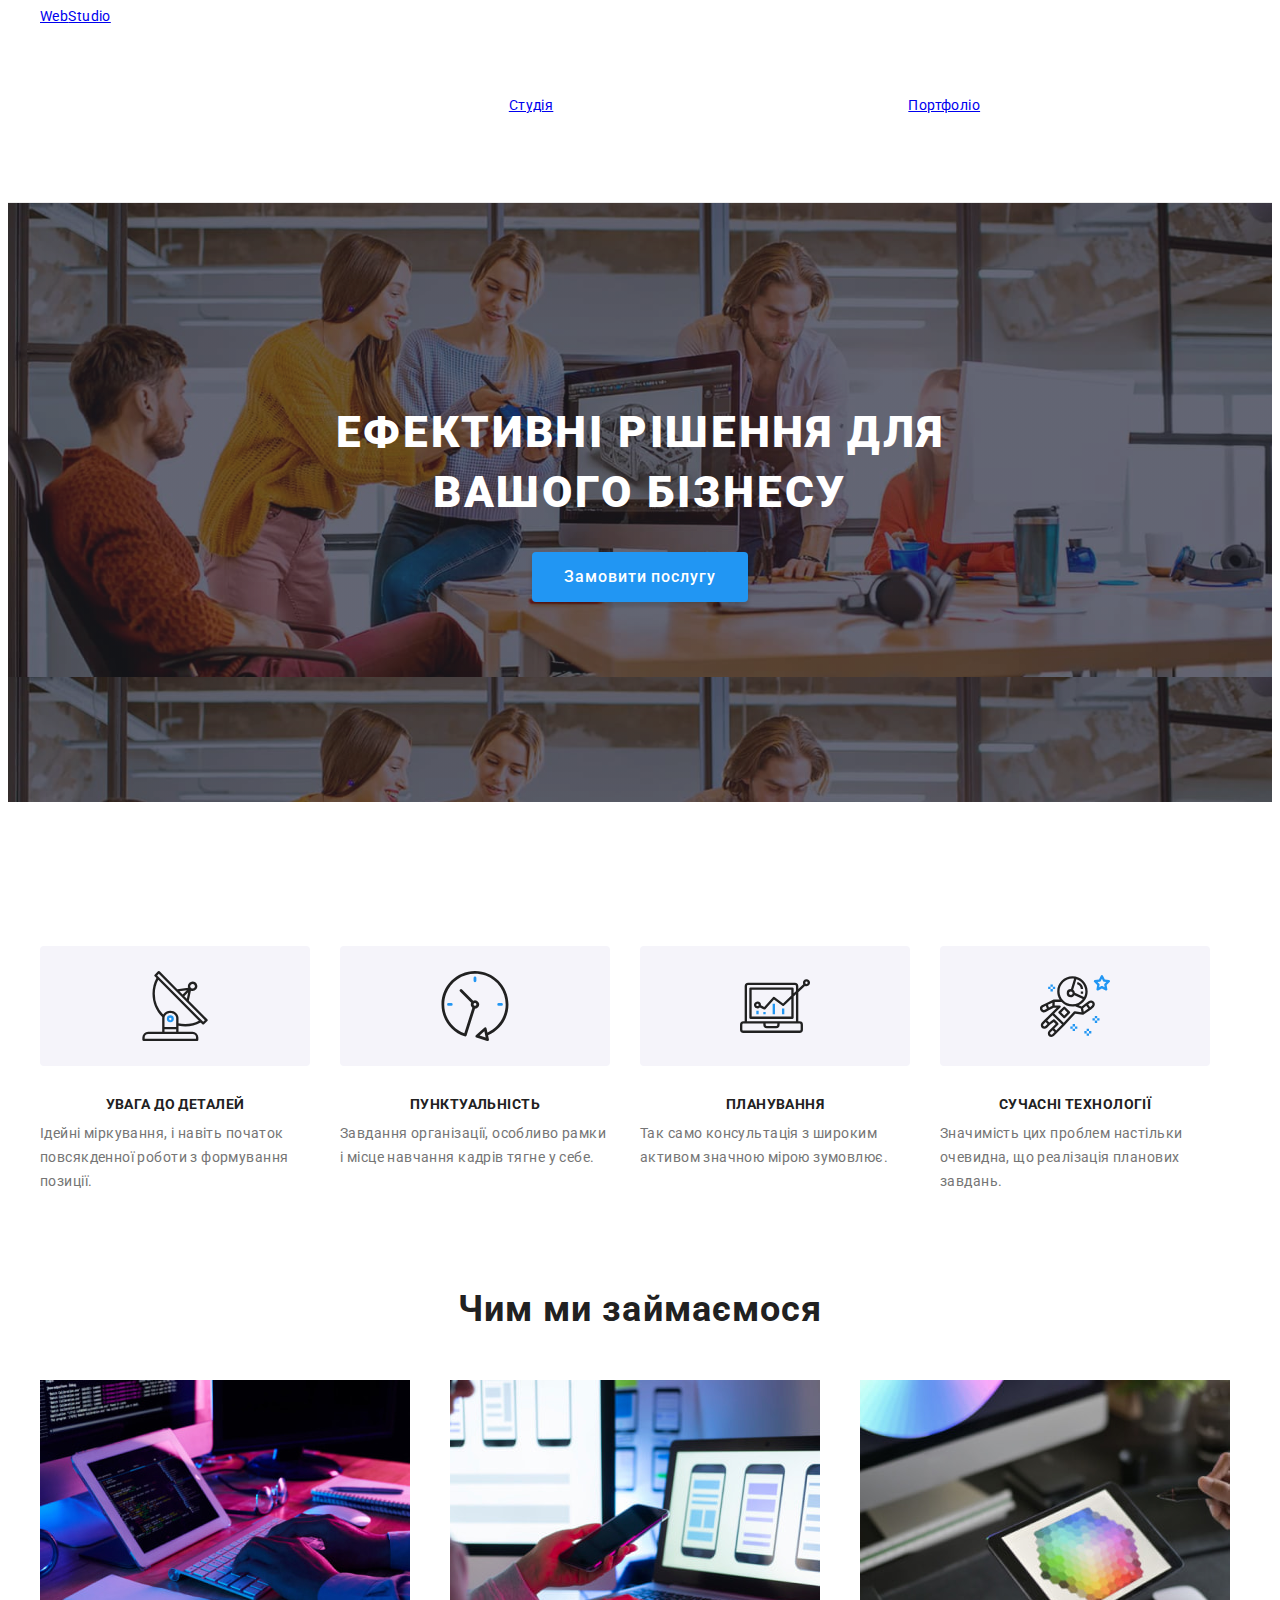
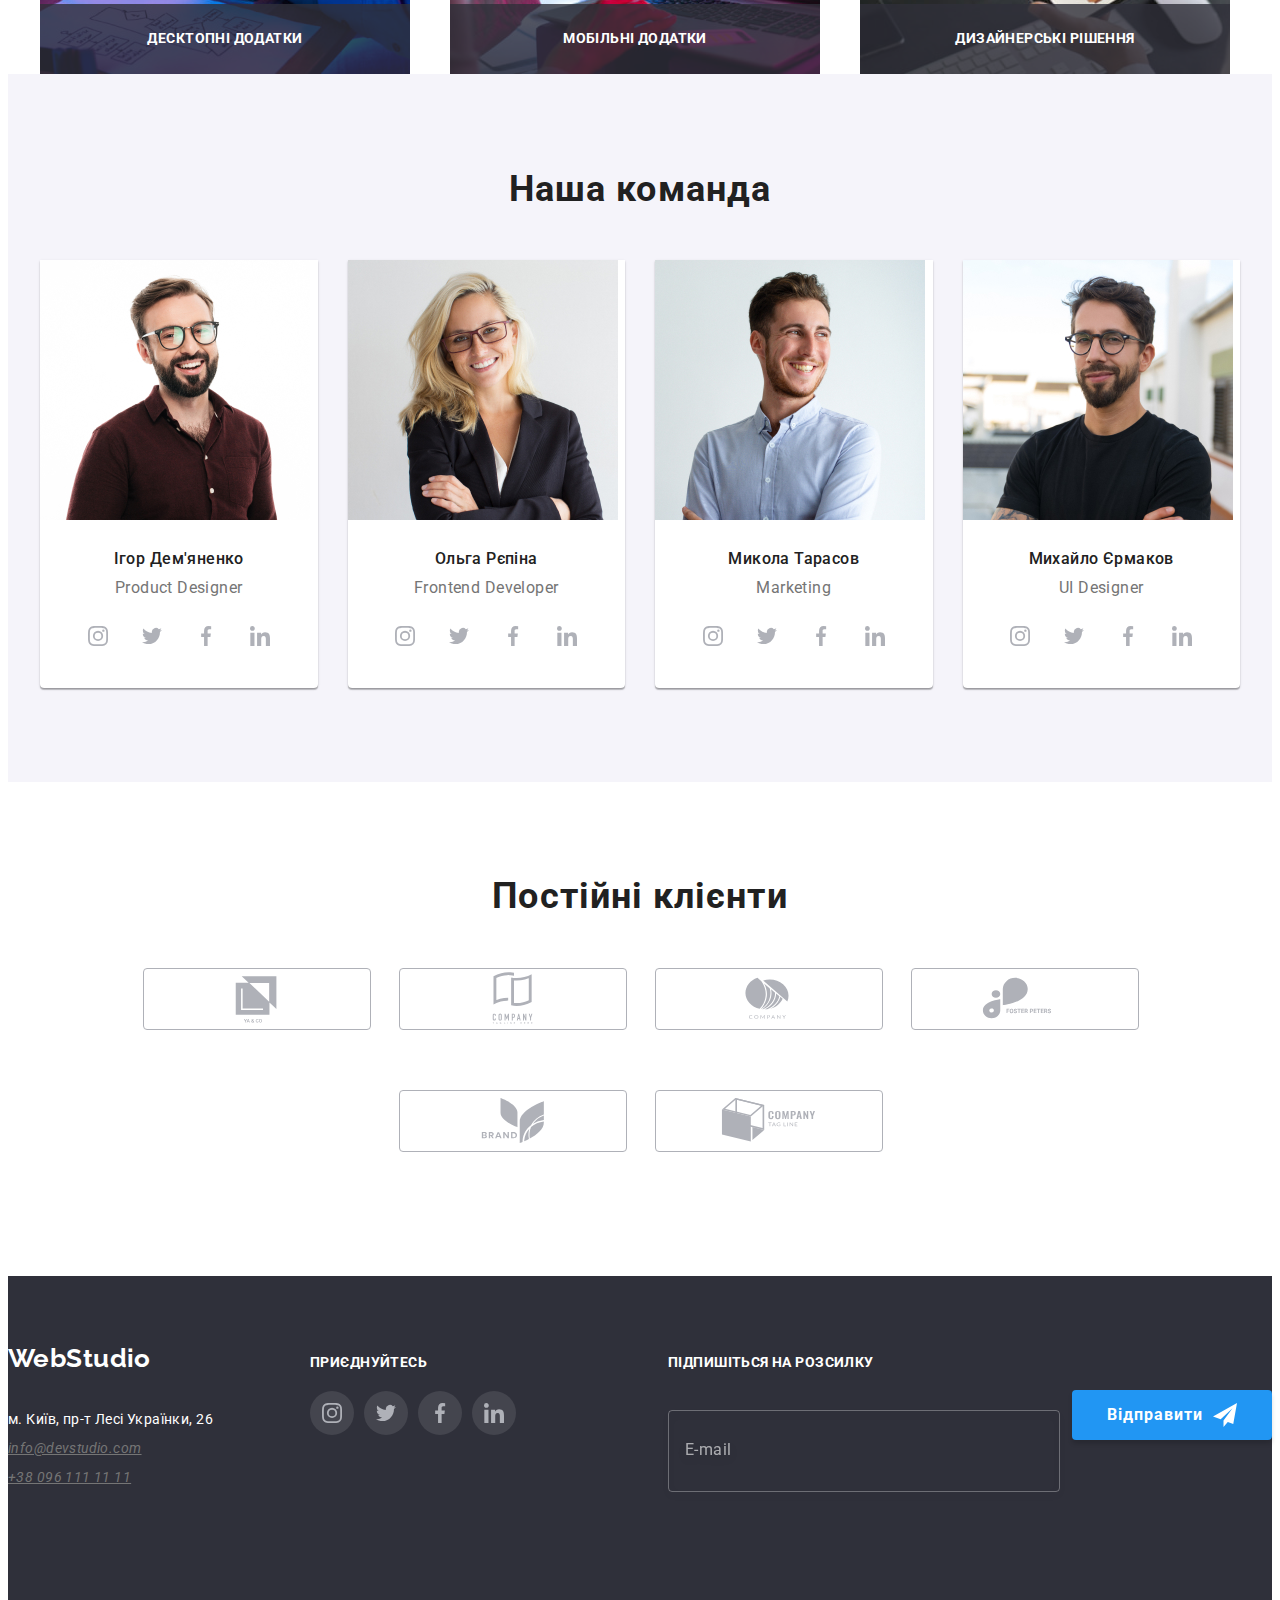
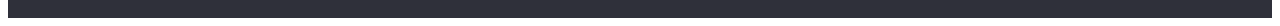
==== commit 60d231f7: "Few last points" ====
--- a/index.html
+++ b/index.html
@@ -20,7 +20,7 @@
 
     <header class="header">
         <div class="container header-nav">
-            <a class="logo" href="WebStudio"> <span class="spanlogo">Web</span>Studio</a>
+            <a class="header--logo logo" href="WebStudio"> <span class="spanlogo">Web</span>Studio</a>
                 <button type="button" class="menu-button" aria-expanded="true" data-menu-button>
                     <svg width="40" height="40" class="menu-button__icon">
                         <use href="./images/icons.svg#icon-menu-mob" class="icon__menu"></use>
@@ -35,7 +35,7 @@
                         <li class="header-li"><a class="navigation current" href="./index.html">Студія</a> </li>
                         <li class="header-li"><a class="navigation non-current" href="./portfolio.html">Портфоліо</a></li>
                         <li class="header-li"><a class="navigation non-current" href="Контакти">Контакти</a> </li>
-                        
+                        <li><img src="./images/hero-img-mob.jpg" alt=""></li>
                     </ul> 
                     
                 
@@ -458,7 +458,7 @@
     </main>
 
  <footer class="footer">
-        <div class="footer-container container">
+        <div class="footer-container">
             
             <div class="footer-nav">
                 <a class="footer-logo" href="WebStudio"> <span>Web</span>Studio</a>
--- a/css/main.min.css
+++ b/css/main.min.css
@@ -1 +1 @@
-:root{--primary-text-color: rgba(33, 33, 33, 1);--secondary-text-color: rgba(117, 117, 117, 1);--accent-color: rgba(33, 150, 243, 1);--white-color: rgba(255, 255, 255, 1);--cub: cubic-bezier(0.4, 0, 0.2, 1) }body{font-family:"Roboto",sans-serif;letter-spacing:.03em;font-size:14px}h1,h2,h3,h4,h5,h6,p{margin:0}img{display:block;max-width:100%;height:auto}ul{margin:0;padding:0;list-style:none}button{cursor:pointer}.hide{border:0;height:1px;margin:-1px;overflow:hidden;padding:0;width:1px}.img{display:block;width:100%;height:auto}.section--title{color:var(--primary-text-color);font-size:28px;line-height:1.1785714286;text-align:center;letter-spacing:.03em;margin-bottom:30px}@media screen and (min-width: 1200px){.section--title{margin-bottom:50px;font-size:36px;line-height:1.1666666667}}.section{padding:60px 0}@media screen and (min-width: 1200px){.section{padding:94px 0}}.section.no-padding{padding-top:0px}.column-title{color:var(--primary-text-color);font-weight:700;font-size:14px;line-height:1.14;text-transform:uppercase;margin-bottom:10px}.column-descr{color:var(--secondary-text-color);font-size:14px;line-height:1.71}.list{display:flex;gap:30px}footer{background-color:#2f303a;padding:60px 0}.container{width:100%;margin-left:auto;margin-right:auto;padding-right:15px;padding-left:15px}@media screen and (min-width: 480px){.container{max-width:480px}}@media screen and (min-width: 768px){.container{max-width:768px}}@media screen and (min-width: 1200px){.container{max-width:1200px}}.backdrop{position:fixed;width:100%;height:100%;top:0px;background-color:rgba(0,0,0,.2);transition:visibility 300ms var(--cub),opacity 300ms var(--cub)}.modal{position:absolute;width:528px;min-height:581px;box-shadow:0px 1px 3px rgba(0,0,0,.12),0px 1px 1px rgba(0,0,0,.14),0px 2px 1px rgba(0,0,0,.2);background-color:var(--white-color);border-radius:4px;top:50%;left:50%;transform:translate(-50%, -50%) scale(1);transition:transform 300ms var(--cub);padding:40px}.backdrop.is-hidden .modal{transform:translate(-50%, -50%) scale(0)}.is-hidden{visibility:hidden;opacity:0;pointer-events:none}.close-modal{position:absolute;top:8px;right:8px;width:30px;height:30px;cursor:pointer;background-color:rgba(0,0,0,0);border:none}.modal-btn{fill:#000;width:11px;height:11px}.modal-title{font-weight:700;font-size:20px;line-height:1.15;text-align:center;letter-spacing:.03em;color:var(--primary-text-color);margin-bottom:12px}.modal-input{width:100%;height:40px;padding-left:42px;border:1px solid rgba(33,33,33,.2);border-radius:4px;background-color:rgba(0,0,0,0);outline:rgba(0,0,0,0);transition:border-color 250ms var(--cub)}.icon-parent{position:relative;margin-bottom:10px}.icon-parent :hover,.icon-parent :focus{border-color:var(--accent-color)}.input-icon{position:absolute;left:15px;top:50%;transform:translateY(-50%);transition:fill 250ms var(--cub)}.modal-input:focus+.input-icon{fill:var(--accent-color)}.modal-label{display:block;font-size:12px;line-height:1.16;letter-spacing:.01em;color:#757575;margin-bottom:4px}.modal-comment{width:100%;height:120px;resize:none;border:1px solid rgba(33,33,33,.2);border-radius:4px;outline:none;transition:border-color 250ms var(--cub);padding:12px 16px;margin-bottom:20px}.modal-comment:focus,.modal-comment:hover{border-color:var(--accent-color)}.modal-comment::-moz-placeholder{font-family:"Roboto";font-weight:400;font-size:12px;line-height:1.16;letter-spacing:.01em;color:rgba(117,117,117,.5);-moz-transition:color 250ms var(--cub);transition:color 250ms var(--cub)}.modal-comment:-ms-input-placeholder{font-family:"Roboto";font-weight:400;font-size:12px;line-height:1.16;letter-spacing:.01em;color:rgba(117,117,117,.5);-ms-transition:color 250ms var(--cub);transition:color 250ms var(--cub)}.modal-comment::placeholder{font-family:"Roboto";font-weight:400;font-size:12px;line-height:1.16;letter-spacing:.01em;color:rgba(117,117,117,.5);transition:color 250ms var(--cub)}.modal-comment:hover::-moz-placeholder{color:var(--accent-color)}.modal-comment:hover:-ms-input-placeholder{color:var(--accent-color)}.modal-comment:hover::placeholder{color:var(--accent-color)}.btn-modalsubmit{margin-left:auto;margin-right:auto;height:50px;width:200px;margin-top:30px;color:var(--white-color);background-color:var(--accent-color);border:none;font-family:"Roboto";font-style:normal;font-weight:700;font-size:16px;line-height:1.88;letter-spacing:.06em;display:flex;align-items:center;justify-content:center;box-shadow:0px 4px 4px rgba(0,0,0,.15);border-radius:4px}.checkbox{position:relative;width:406px;height:17px;display:flex;align-items:center;margin-left:auto;margin-right:auto}.modal-checkbox{margin:0;width:15px;height:15px}.modal-text{font-family:"Roboto";font-style:normal;font-weight:400;font-size:14px;line-height:1.71;letter-spacing:.03em;color:#757575;margin-left:7px}.modal-link{font-family:"Roboto";font-style:normal;font-weight:400;font-size:14px;line-height:1.71;letter-spacing:.03em;text-decoration:none;color:#2196f3}.check-icon{position:absolute;top:0;left:0;fill:#fff;opacity:0;padding-bottom:2px;padding-right:2px}.modal-checkbox:checked+.empty .check-icon{opacity:1}.empty{position:absolute;top:0;left:0;width:16px;height:16px;border:2px solid var(--secondary-text-color);border-radius:2px;transition:border;transition-duration:250ms;transition-timing-function:cubic-bezier(0.4, 0, 0.2, 1)}.modal-checkbox:checked+.empty{background-color:var(--accent-color);border:2px solid var(--accent-color)}.button{margin-left:auto;margin-right:auto;height:50px;width:200px;margin-top:30px;color:var(--white-color);background-color:var(--accent-color);border:none;font-family:"Roboto";font-style:normal;font-weight:700;font-size:16px;line-height:1.88;letter-spacing:.06em;display:flex;align-items:center;justify-content:center;box-shadow:0px 4px 4px rgba(0,0,0,.15);border-radius:4px}.header{border-bottom:1px solid #ececec}.container.header-nav{position:relative}@media screen and (min-width: 768px){.container.header-nav{display:flex}}.menu-button{display:inline-block;width:40px;height:40px;margin-left:auto;padding:0;background-color:rgba(0,0,0,0);border:none;z-index:2}@media screen and (min-width: 768px){.menu-button{display:none}}.menu-button__icon{transition:fill #212121}.menu-button:active .menu-button__icon{fill:var(--accent-color)}.icon__cross{display:none}.menu-button.is-open .icon__cross{display:block}.menu-button.is-open .icon__menu{display:none}.header__menu{display:none}@media screen and (max-width: 767px){.header__menu.is-open{position:fixed;top:0;left:0;display:flex;flex-direction:column;justify-content:space-between;width:100vw;height:100vh;height:100dvh;padding:48px 40px;overflow:auto;background-color:var(--white-color);z-index:1}}@media screen and (min-width: 768px){.header__menu{display:flex;align-items:center;margin-left:88px}}@media screen and (min-width: 1200px){.header__menu{margin-left:93px}}.header__menu .header-li{display:flex}@media screen and (max-width: 767px){.header__menu .header-li{flex-direction:column-reverse;gap:32px;margin-top:auto;margin-bottom:64px}}@media screen and (min-width: 768px){.header__menu .header-li{margin-left:96px;flex-direction:column;gap:10px}}@media screen and (min-width: 1200px){.header__menu .header-li{margin-left:305px;flex-direction:row;gap:40px}}.header__menu .site-nav{display:flex;flex-direction:column;gap:32px}@media screen and (min-width: 768px){.header__menu .site-nav{flex-direction:row;gap:50px;flex-basis:calc((100% - 100px)/3)}}.header__menu .auth-nav{display:flex;justify-content:end;align-items:center;padding-top:25px;padding-bottom:25px;gap:40px}.header__menu .phone-icon{font-weight:500;font-size:26px;line-height:1.5384615385;letter-spacing:.02em}@media screen and (min-width: 480px){.header__menu .phone-icon{font-size:34px;line-height:1.1764705882}}@media screen and (min-width: 768px){.header__menu .main-nav{align-items:center}}.header__menu .header-socials{display:flex;flex-wrap:wrap}.header__menu .header-socials__item:not(:first-child){padding-left:10px}.header__menu .header-socials__item:not(:last-child){padding-right:10px;border-right:1px solid rgba(33,33,33,.2)}.header__menu .header-socials .logo{display:inline-block;color:var(--primary-text-color);font-family:"Raleway";font-weight:700;font-size:26px;line-height:1.71;text-decoration:none;text-align:start;margin-right:93px;padding-top:16px;padding-bottom:16px}@media screen and (min-width: 1200px){.header__menu .header-socials .logo{padding-top:24px;padding-bottom:24px}}.header__menu .header-socials .spanlogo{color:var(--accent-color)}.header__menu .header-socials .navigation.current{color:var(--accent-color)}@media screen and (min-width: 1200px){.header__menu .header-socials .navigation.current::after{content:"";position:absolute;display:block;width:100%;height:4px;background-color:var(--accent-color);bottom:0;left:0;border-radius:4px;opacity:1}}.header__menu .header-socials .navigation{color:var(--primary-text-color);font-weight:500;font-size:36px;line-height:1.25;letter-spacing:.02em;text-decoration:none;transition:color 250ms var(--cub)}.header__menu .header-socials .navigation:acrive{font-size:40px;line-height:1.175}@media screen and (min-width: 480px){.header__menu .header-socials .navigation{font-size:40px;line-height:1.175}}@media screen and (min-width: 768px){.header__menu .header-socials .navigation{display:inline-block;padding-top:32px;padding-bottom:32px;font-size:14px;line-height:1.1428571429}}@media screen and (min-width: 1200px){.header__menu .header-socials .navigation:hover,.header__menu .header-socials .navigation:focus{color:var(--accent-color)}}@media screen and (min-width: 768px){.header__menu .header-socials .navigation.non-current::after{content:"";position:absolute;display:block;width:100%;height:4px;background-color:var(--accent-color);bottom:0;left:0;border-radius:4px;opacity:.5;transform:scaleY(0);transition:opacity 250ms var(--cub),transform 250ms var(--cub)}}@media screen and (min-width: 1200px){.header__menu .header-socials .navigation.non-current:hover::after,.header__menu .header-socials .navigation.non-current:focus::after{opacity:.7;transform:scaleY(1)}}.header__menu .header-socials .header-li>.contact{transition:color 250ms var(--cub)}@media screen and (min-width: 768px){.header__menu .header-socials .header-li>.contact{font-size:12px;line-height:1.1666666667;letter-spacing:.02em}.header__menu .header-socials .header-li>.contact:active{color:var(--accent-color)}}@media screen and (min-width: 1200px){.header__menu .header-socials .header-li>.contact{display:block;padding:32px 0;font-size:14px;line-height:1.1428571429}.header__menu .header-socials .header-li>.contact:hover,.header__menu .header-socials .header-li>.contact:focus{color:var(--accent-color)}}@media screen and (min-width: 768px){.header__menu .header-li>.contact{display:flex;align-items:center;color:inherit}}.header__menu .contact{color:var(--secondary-text-color);font-weight:500;font-size:14px;line-height:1.14;letter-spacing:.02em;text-decoration:none;font-style:normal;padding-top:32px;padding-bottom:32px;margin-left:auto;transition:color 250ms var(--cub)}.header__menu .contact:hover,.header__menu .contact:focus{color:var(--accent-color)}.header__menu .head-icon{display:none}@media screen and (min-width: 768px){.header__menu .head-icon{display:block;margin-right:8px;fill:currentColor;transition:fill 250ms var(--cub)}.contact:active .header__menu .head-icon{fill:var(--accent-color)}}@media screen and (min-width: 1200px){.header__menu{margin-right:10px}.contact:hover .header__menu,.contact:focus .header__menu{fill:var(--accent-color)}}.main{background-color:#2f303a;max-width:1600px;margin-left:auto;margin-right:auto;padding:0}.main--container{background-image:linear-gradient(rgba(47, 48, 58, 0.4), rgba(47, 48, 58, 0.4)),url(../images/mainimg.jpg);background-size:contain;max-width:1600px;padding:200px 0px;margin-left:auto;margin-right:auto;width:auto}.main__title{color:var(--white-color);font-weight:900;font-size:44px;line-height:1.36;text-align:center;letter-spacing:.06em;text-transform:uppercase;margin-bottom:30px;margin-left:auto;margin-right:auto;width:696px}.main__button{color:var(--white-color);background-color:var(--accent-color);box-shadow:0px 4px 4px rgba(0,0,0,.15);border-radius:4px;border:0px;font-family:"Roboto",sans-serif;font-weight:500;font-size:16px;line-height:1.62;text-align:center;letter-spacing:.06em;display:block;margin:0 auto;width:216px;height:50px}.team--list{display:flex;flex-direction:column;gap:30px;align-items:center}@media screen and (min-width: 768px){.team--list{flex-direction:row;flex-wrap:wrap}}.team--item{max-width:450px;background-color:var(--white-color);box-shadow:0px 1px 3px rgba(0,0,0,.12),0px 1px 1px rgba(0,0,0,.14),0px 2px 1px rgba(0,0,0,.2);border-radius:0px 0px 4px 4px}@media screen and (min-width: 768px){.team--item{width:calc((100% - 30px)/2)}}@media screen and (min-width: 1200px){.team--item{width:calc((100% - 90px)/4)}}.team--card{padding-top:30px;padding-bottom:24px;text-align:center}@media screen and (min-width: 1200px){.team--card{padding:30px 30px}}.team.section{background-color:#f5f4fa}.team--card__title{color:var(--primary-text-color);font-weight:500;font-size:16px;line-height:1.18;margin-bottom:10px;margin-right:0px}.team--card__text{display:block;color:var(--secondary-text-color);font-size:16px;line-height:1.18;margin-bottom:16px}.social{display:flex;justify-content:center;gap:10px;flex-basis:calc((100% - 30px)/4)}.social__item{width:44px;height:44px}.social__link{width:100%;height:100%;border-radius:50%;display:flex;justify-content:center;align-items:center;transition:background-color 250ms var(--cub)}.social__link:active{background-color:var(--accent-color)}@media screen and (min-width: 1200px){.social__link:hover,.social__link:focus{background-color:var(--accent-color)}}.social__icon{fill:#afb1b8;transition:fill 250ms var(--cub)}.social__link:active .social__icon{fill:var(--white-color)}@media screen and (min-width: 1200px){.social__link:hover .social__icon,.social__link:focus .social__icon{fill:var(--white-color)}}.work{padding:0}@media screen and (max-width: 1199px){.work{display:none}}.work__list{display:flex;gap:30px}.work__item{width:calc((100% - 60px)/3)}.work__card{height:294px;position:relative}.work__overlay{position:absolute;width:370px;height:70px;background-color:rgba(47,48,58,.8);bottom:0}.work__overlay--title{position:absolute;font-weight:700;font-size:14px;line-height:1.14;text-align:center;letter-spacing:.03em;text-transform:uppercase;color:var(--white-color);top:50%;left:50%;transform:translate(-50%, -50%)}.benefits--list{display:flex;gap:30px;flex-direction:column}@media screen and (min-width: 768px){.benefits--list{flex-direction:row;flex-wrap:wrap;flex-basis:calc((100% - 30px)/2)}}@media screen and (min-width: 1200px){.benefits--list{flex-basis:calc((100% - 90px)/4)}}.benefits__item{width:450px}@media screen and (min-width: 768px){.benefits__item{width:354px}}@media screen and (min-width: 1200px){.benefits__item{width:270px}}.benefits__title{font-size:14px;line-height:1.1428571429;letter-spacing:.03em;text-transform:uppercase;margin-bottom:10px;text-align:center}@media screen and (min-width: 768px){.benefits__title{text-align:start}}@media screen and (min-width: 1200px){.benefits__title{text-align:center}}.benefits__icon-div{display:flex;justify-content:center;align-items:center;height:120px;background-color:#f5f4fa;margin-bottom:30px;border-radius:4px;width:450px}@media screen and (min-width: 768px){.benefits__icon-div{width:354px}}@media screen and (min-width: 1200px){.benefits__icon-div{width:270px}}.benefits__icon{align-items:center}.client-main-box{display:flex;flex-wrap:wrap;justify-content:center;gap:30px}.client-box__item{width:210px;height:92px}@media screen and (min-width: 768px){.client-box__item{flex-basis:226px}}.client-title{font-weight:700;font-size:36px;line-height:1.16;text-align:center;letter-spacing:.03em;text-transform:initial;color:var(--primary-text-color);margin-bottom:50px}.client-link{display:flex;justify-content:center;align-items:center;width:100%;height:100%;border:1px solid;border-radius:4px;border-color:#afb1b8;transition:border-color 250ms var(--cub)}.client-link:active{border-color:var(--accent-color)}@media screen and (min-width: 1200px){.client-link:hover,.client-link:focus{border-color:var(--accent-color)}}.client-icon{fill:#afb1b8;background-size:contain;cursor:pointer;transition:fill 250ms var(--cub)}.client-link:active .client-icon{fill:var(--accent-color)}@media screen and (min-width: 1200px){.client-link:hover .client-icon,.client-link:focus .client-icon{fill:var(--accent-color)}}@media screen and (min-width: 768px){.footer-container{display:flex;flex-wrap:wrap;justify-content:space-around;align-items:baseline}}@media screen and (min-width: 1200px){.footer-container{gap:70px}}.footer-nav{margin-bottom:60px}@media screen and (max-width: 1199px){.footer-nav{text-align:center}}@media screen and (min-width: 768px){.footer-nav{width:232px}}.footer-logo{display:block;color:#fff;font-family:"Raleway";font-weight:700;font-size:26px;line-height:1.71;text-decoration:none;margin-bottom:28px}@media screen and (max-width: 1199px){.footer-logo{text-align:center}}.adress{display:block;color:var(--white-color);font-size:14px;line-height:1.71;text-decoration:none;font-style:normal;margin-bottom:12px;padding:auto}.footer.contact{display:inline-block;color:var(--secondary-text-color);font-size:14px;line-height:1.14;letter-spacing:.03em;margin-bottom:12px;padding:0 0}.footer-list li :not(last child){margin-bottom:8px}.invitation{display:block;font-weight:700;font-size:14px;line-height:1.14;letter-spacing:.03em;text-transform:uppercase;color:var(--white-color);text-decoration:none;margin-bottom:20px}@media screen and (max-width: 1199px){.invitation{text-align:center}}.footer-link{margin-bottom:60px}.footer .social{display:flex;gap:10px;align-items:center;justify-content:center}.social__icon.footer{fill:var(--white-color)}.social__item.footer{background-color:rgba(255,255,255,.1);border-radius:50%;width:44px;max-height:44px}@media screen and (min-width: 1200px){.footer-form{margin-left:auto}}.telegram-form{display:flex;gap:12px}@media screen and (max-width: 1100px){.telegram-form{flex-direction:column;align-items:center;gap:20px}}@media screen and (min-width: 1200px){.telegram-form{flex-direction:row;justify-content:baseline;gap:12px;padding-top:20px}}.telegram-title{font-family:"Roboto";font-style:normal;font-weight:700;font-size:14px;line-height:1.16;letter-spacing:.03em;text-transform:uppercase;color:var(--white-color)}@media screen and (max-width: 1199px){.telegram-title{text-align:center}}.footer-input{height:50px;width:100%;padding:15px 16px;color:var(--white-color);background-color:rgba(0,0,0,0);border:1px solid rgba(255,255,255,.3);filter:drop-shadow(0px 4px 4px rgba(0, 0, 0, 0.15));border-radius:4px;margin-top:20px}@media screen and (min-width: 480px){.footer-input{width:450px}}@media screen and (min-width: 1200px){.footer-input{width:358px}}.footer-input::-moz-placeholder{font-family:"Roboto";font-style:normal;font-weight:400;font-size:16px;line-height:20px;display:flex;align-items:center;letter-spacing:.03em;color:rgba(255,255,255,.6)}.footer-input:-ms-input-placeholder{font-family:"Roboto";font-style:normal;font-weight:400;font-size:16px;line-height:20px;display:flex;align-items:center;letter-spacing:.03em;color:rgba(255,255,255,.6)}.footer-input::placeholder{font-family:"Roboto";font-style:normal;font-weight:400;font-size:16px;line-height:20px;display:flex;align-items:center;letter-spacing:.03em;color:rgba(255,255,255,.6)}.telegram-parent .btn-modalsubmit::after{content:"";display:flex;justify-content:center;background-image:url(../iconsend.svg);background-color:var(--accent-color);width:24px;height:24px;margin-left:10px}.telegram-parent .btn-modalsubmit{margin-top:0}.portfolio-title{color:var(--primary-text-color);font-weight:700;font-size:18px;line-height:2;letter-spacing:.06em;margin-bottom:4px}.portfolio-descr{color:var(--secondary-text-color);font-size:16px;line-height:1.88}.portfolio-div{padding:24px 20px;border-top:1px solid #eee;border-bottom:1px solid #eee;border-left:1px solid #eee;border-right:1px solid #eee}.page-nav{display:flex;align-items:center;justify-content:center;margin-bottom:50px;gap:8px}.page-list{display:flex;flex-wrap:wrap}.page-li{width:370px;margin-right:30px;margin-bottom:30px;transition:box-shadow 250ms var(--cub)}.page-li:nth-child(3n){margin-right:0}.page-li:nth-child(n+7){margin-bottom:0}.page-li:hover,.page-li:focus{box-shadow:0px 1px 1px rgba(0,0,0,.12),0px 4px 4px rgba(0,0,0,.06),1px 4px 6px rgba(0,0,0,.16)}.page-button{color:var(--primary-text-color);background:#f5f4fa;font-family:"Roboto",sans-serif;font-weight:500;font-size:16px;line-height:1.62;text-align:center;letter-spacing:.03em;border-radius:4px;border:none;padding:6px 22px;transition:color 250ms var(--cub),background-color 250ms var(--cub),box-shadow 250ms var(--cub)}.page-button:hover,.page-button:focus{color:var(--white-color);background-color:var(--accent-color);box-shadow:0px 3px 1px rgba(0,0,0,.1),0px 1px 2px rgba(0,0,0,.08),0px 2px 2px rgba(0,0,0,.12);border-radius:4px}.portfolio-box{position:relative;width:370px;height:294px;overflow:hidden}.overlay-portfolio{width:370px;height:294px;background-color:rgba(33,150,243,.9);position:absolute;top:0;left:0;transform:translateY(100%);transition:transform 250ms var(--cub)}.page-li:hover .overlay-portfolio{transform:translateY(0)}.overlay-text{font-size:18px;line-height:1.56;letter-spacing:.03em;color:var(--white-color);padding:63px 24px;opacity:0;transition:opacity 250ms var(--cub) 300ms}.page-li:hover .overlay-text{opacity:1}/*# sourceMappingURL=main.min.css.map */+:root{--primary-text-color: rgba(33, 33, 33, 1);--secondary-text-color: rgba(117, 117, 117, 1);--accent-color: rgba(33, 150, 243, 1);--white-color: rgba(255, 255, 255, 1);--cub: cubic-bezier(0.4, 0, 0.2, 1) }body{font-family:"Roboto",sans-serif;letter-spacing:.03em;font-size:14px}h1,h2,h3,h4,h5,h6,p{margin:0}img{display:block;max-width:100%;height:auto}ul{margin:0;padding:0;list-style:none}button{cursor:pointer}.hide{border:0;height:1px;margin:-1px;overflow:hidden;padding:0;width:1px}.img{display:block;width:100%;height:auto}.section--title{color:var(--primary-text-color);font-size:28px;line-height:1.1785714286;text-align:center;letter-spacing:.03em;margin-bottom:30px}@media screen and (min-width: 1200px){.section--title{margin-bottom:50px;font-size:36px;line-height:1.1666666667}}.section{padding:60px 0}@media screen and (min-width: 1200px){.section{padding:94px 0}}.section.no-padding{padding-top:0px}.column-title{color:var(--primary-text-color);font-weight:700;font-size:14px;line-height:1.14;text-transform:uppercase;margin-bottom:10px}.column-descr{color:var(--secondary-text-color);font-size:14px;line-height:1.71}.list{display:flex;gap:30px}footer{background-color:#2f303a;padding:60px 0}.container{width:100%;margin-left:auto;margin-right:auto;padding-right:15px;padding-left:15px}@media screen and (min-width: 480px){.container{max-width:480px}}@media screen and (min-width: 768px){.container{max-width:768px}}@media screen and (min-width: 1200px){.container{max-width:1200px}}.backdrop{position:fixed;width:100%;height:100%;top:0px;background-color:rgba(0,0,0,.2);transition:visibility 300ms var(--cub),opacity 300ms var(--cub)}.modal{position:absolute;min-height:581px;box-shadow:0px 1px 3px rgba(0,0,0,.12),0px 1px 1px rgba(0,0,0,.14),0px 2px 1px rgba(0,0,0,.2);background-color:var(--white-color);border-radius:4px;top:50%;left:50%;transform:translate(-50%, -40vh);width:90%;height:609px;padding:20px;transition:transform 300ms var(--cub)}@media screen and (min-width: 480px){.modal{width:450px;height:609px;padding:40px}}@media screen and (min-width: 1200px){.modal{top:50%;left:50%;transform:translate(-50%, -50%);width:528px;height:581px}}.backdrop.is-hidden .modal{transform:translate(-50%, -50%) scale(0)}.is-hidden{visibility:hidden;opacity:0;pointer-events:none}.close-modal{position:absolute;top:8px;right:8px;width:30px;height:30px;cursor:pointer;background-color:rgba(0,0,0,0);border:none}.modal-btn{fill:#000;width:11px;height:11px}.modal-title{font-weight:700;font-size:20px;line-height:1.15;text-align:center;letter-spacing:.03em;color:var(--primary-text-color);margin-bottom:12px}.modal-input{width:100%;height:40px;padding-left:42px;border:1px solid rgba(33,33,33,.2);border-radius:4px;background-color:rgba(0,0,0,0);outline:rgba(0,0,0,0);transition:border-color 250ms var(--cub)}.icon-parent{position:relative;margin-bottom:10px}.icon-parent :hover,.icon-parent :focus{border-color:var(--accent-color)}.input-icon{position:absolute;left:15px;top:50%;transform:translateY(-50%);transition:fill 250ms var(--cub)}.modal-input:focus+.input-icon{fill:var(--accent-color)}.modal-label{display:block;font-size:12px;line-height:1.16;letter-spacing:.01em;color:#757575;margin-bottom:4px}.modal-comment{width:100%;height:120px;resize:none;border:1px solid rgba(33,33,33,.2);border-radius:4px;outline:none;transition:border-color 250ms var(--cub);padding:12px 16px;margin-bottom:20px}.modal-comment:focus,.modal-comment:hover{border-color:var(--accent-color)}.modal-comment::-moz-placeholder{font-family:"Roboto";font-weight:400;font-size:12px;line-height:1.16;letter-spacing:.01em;color:rgba(117,117,117,.5);-moz-transition:color 250ms var(--cub);transition:color 250ms var(--cub)}.modal-comment:-ms-input-placeholder{font-family:"Roboto";font-weight:400;font-size:12px;line-height:1.16;letter-spacing:.01em;color:rgba(117,117,117,.5);-ms-transition:color 250ms var(--cub);transition:color 250ms var(--cub)}.modal-comment::placeholder{font-family:"Roboto";font-weight:400;font-size:12px;line-height:1.16;letter-spacing:.01em;color:rgba(117,117,117,.5);transition:color 250ms var(--cub)}.modal-comment:hover::-moz-placeholder{color:var(--accent-color)}.modal-comment:hover:-ms-input-placeholder{color:var(--accent-color)}.modal-comment:hover::placeholder{color:var(--accent-color)}.btn-modalsubmit{margin-left:auto;margin-right:auto;height:50px;width:200px;margin-top:30px;color:var(--white-color);background-color:var(--accent-color);border:none;font-family:"Roboto";font-style:normal;font-weight:700;font-size:16px;line-height:1.88;letter-spacing:.06em;display:flex;align-items:center;justify-content:center;box-shadow:0px 4px 4px rgba(0,0,0,.15);border-radius:4px}.checkbox{position:relative;width:406px;height:17px;display:flex;align-items:center;margin-left:auto;margin-right:auto}.modal-checkbox{margin:0;width:15px;height:15px}.modal-text{font-family:"Roboto";font-style:normal;font-weight:400;font-size:14px;line-height:1.71;letter-spacing:.03em;color:#757575;margin-left:7px}.modal-link{font-family:"Roboto";font-style:normal;font-weight:400;font-size:14px;line-height:1.71;letter-spacing:.03em;text-decoration:none;color:#2196f3}.check-icon{position:absolute;top:0;left:0;fill:#fff;opacity:0;padding-bottom:2px;padding-right:2px}.modal-checkbox:checked+.empty .check-icon{opacity:1}.empty{position:absolute;top:0;left:0;width:16px;height:16px;border:2px solid var(--secondary-text-color);border-radius:2px;transition:border;transition-duration:250ms;transition-timing-function:cubic-bezier(0.4, 0, 0.2, 1)}.modal-checkbox:checked+.empty{background-color:var(--accent-color);border:2px solid var(--accent-color)}.button{margin-left:auto;margin-right:auto;height:50px;width:200px;margin-top:30px;color:var(--white-color);background-color:var(--accent-color);border:none;font-family:"Roboto";font-style:normal;font-weight:700;font-size:16px;line-height:1.88;letter-spacing:.06em;display:flex;align-items:center;justify-content:center;box-shadow:0px 4px 4px rgba(0,0,0,.15);border-radius:4px}.header{border-bottom:1px solid #ececec}.container.header-nav{position:relative}@media screen and (min-width: 768px){.container.header-nav{display:flex}}.menu-button{display:inline-block;width:40px;height:40px;margin-left:auto;padding:0;background-color:rgba(0,0,0,0);border:none;z-index:2}@media screen and (min-width: 768px){.menu-button{display:none}}.menu-button__icon{transition:fill #212121}.menu-button:active .menu-button__icon{fill:var(--accent-color)}.icon__cross{display:none}.menu-button.is-open .icon__cross{display:block}.menu-button.is-open .icon__menu{display:none}.header__menu{display:none}@media screen and (max-width: 767px){.header__menu.is-open{position:fixed;top:0;left:0;display:flex;flex-direction:column;justify-content:space-between;width:100vw;height:100vh;height:100dvh;padding:48px 40px;overflow:auto;background-color:var(--white-color);z-index:1}}@media screen and (min-width: 768px){.header__menu{display:flex;align-items:center;margin-left:88px}}@media screen and (min-width: 1200px){.header__menu{margin-left:93px}}.header__menu .header-li{display:flex}@media screen and (max-width: 767px){.header__menu .header-li{flex-direction:column-reverse;gap:32px;margin-top:auto;margin-bottom:64px}}@media screen and (min-width: 768px){.header__menu .header-li{margin-left:96px;flex-direction:column;gap:10px}}@media screen and (min-width: 1200px){.header__menu .header-li{margin-left:305px;flex-direction:row;gap:40px}}.header__menu .site-nav{display:flex;flex-direction:column;gap:32px}@media screen and (min-width: 768px){.header__menu .site-nav{flex-direction:row;gap:50px;flex-basis:calc((100% - 100px)/3)}}.header__menu .auth-nav{display:flex;justify-content:end;align-items:center;padding-top:25px;padding-bottom:25px;gap:40px}.header__menu .phone-icon{font-weight:500;font-size:26px;line-height:1.5384615385;letter-spacing:.02em}@media screen and (min-width: 480px){.header__menu .phone-icon{font-size:34px;line-height:1.1764705882}}@media screen and (min-width: 768px){.header__menu .main-nav{align-items:center}}.header__menu .header-socials{display:flex;flex-wrap:wrap}.header__menu .header-socials__item:not(:first-child){padding-left:10px}.header__menu .header-socials__item:not(:last-child){padding-right:10px;border-right:1px solid rgba(33,33,33,.2)}.header__menu .header-socials .logo{display:inline-block;color:var(--primary-text-color);font-family:"Raleway";font-weight:700;font-size:26px;line-height:1.71;text-decoration:none;text-align:start;margin-right:93px;padding-top:16px;padding-bottom:16px}@media screen and (min-width: 1200px){.header__menu .header-socials .logo{padding-top:24px;padding-bottom:24px}}.header__menu .header-socials .spanlogo{color:var(--accent-color)}.header__menu .header-socials .navigation.current{color:var(--accent-color)}@media screen and (min-width: 1200px){.header__menu .header-socials .navigation.current::after{content:"";position:absolute;display:block;width:100%;height:4px;background-color:var(--accent-color);bottom:0;left:0;border-radius:4px;opacity:1}}.header__menu .header-socials .navigation{color:var(--primary-text-color);font-weight:500;font-size:36px;line-height:1.25;letter-spacing:.02em;text-decoration:none;transition:color 250ms var(--cub)}.header__menu .header-socials .navigation:acrive{font-size:40px;line-height:1.175}@media screen and (min-width: 480px){.header__menu .header-socials .navigation{font-size:40px;line-height:1.175}}@media screen and (min-width: 768px){.header__menu .header-socials .navigation{display:inline-block;padding-top:32px;padding-bottom:32px;font-size:14px;line-height:1.1428571429}}@media screen and (min-width: 1200px){.header__menu .header-socials .navigation:hover,.header__menu .header-socials .navigation:focus{color:var(--accent-color)}}@media screen and (min-width: 768px){.header__menu .header-socials .navigation.non-current::after{content:"";position:absolute;display:block;width:100%;height:4px;background-color:var(--accent-color);bottom:0;left:0;border-radius:4px;opacity:.5;transform:scaleY(0);transition:opacity 250ms var(--cub),transform 250ms var(--cub)}}@media screen and (min-width: 1200px){.header__menu .header-socials .navigation.non-current:hover::after,.header__menu .header-socials .navigation.non-current:focus::after{opacity:.7;transform:scaleY(1)}}.header__menu .header-socials .header-li>.contact{transition:color 250ms var(--cub)}@media screen and (min-width: 768px){.header__menu .header-socials .header-li>.contact{font-size:12px;line-height:1.1666666667;letter-spacing:.02em}.header__menu .header-socials .header-li>.contact:active{color:var(--accent-color)}}@media screen and (min-width: 1200px){.header__menu .header-socials .header-li>.contact{display:block;padding:32px 0;font-size:14px;line-height:1.1428571429}.header__menu .header-socials .header-li>.contact:hover,.header__menu .header-socials .header-li>.contact:focus{color:var(--accent-color)}}@media screen and (min-width: 768px){.header__menu .header-li>.contact{display:flex;align-items:center;color:inherit}}.header__menu .contact{color:var(--secondary-text-color);font-weight:500;font-size:14px;line-height:1.14;letter-spacing:.02em;text-decoration:none;font-style:normal;padding-top:32px;padding-bottom:32px;margin-left:auto;transition:color 250ms var(--cub)}.header__menu .contact:hover,.header__menu .contact:focus{color:var(--accent-color)}.header__menu .head-icon{display:none}@media screen and (min-width: 768px){.header__menu .head-icon{display:block;margin-right:8px;fill:currentColor;transition:fill 250ms var(--cub)}.contact:active .header__menu .head-icon{fill:var(--accent-color)}}@media screen and (min-width: 1200px){.header__menu{margin-right:10px}.contact:hover .header__menu,.contact:focus .header__menu{fill:var(--accent-color)}}.main{background-color:#2f303a;max-width:1600px;margin-left:auto;margin-right:auto;padding:0}.main--container{background-image:linear-gradient(rgba(47, 48, 58, 0.4), rgba(47, 48, 58, 0.4)),url(../images/mainimg.jpg);background-size:contain;max-width:1600px;padding:200px 0px;margin-left:auto;margin-right:auto;width:auto}.main__title{color:var(--white-color);font-weight:900;font-size:44px;line-height:1.36;text-align:center;letter-spacing:.06em;text-transform:uppercase;margin-bottom:30px;margin-left:auto;margin-right:auto;width:696px}.main__button{color:var(--white-color);background-color:var(--accent-color);box-shadow:0px 4px 4px rgba(0,0,0,.15);border-radius:4px;border:0px;font-family:"Roboto",sans-serif;font-weight:500;font-size:16px;line-height:1.62;text-align:center;letter-spacing:.06em;display:block;margin:0 auto;width:216px;height:50px}.team--list{display:flex;flex-direction:column;gap:30px;align-items:center}@media screen and (min-width: 768px){.team--list{flex-direction:row;flex-wrap:wrap}}.team--item{max-width:450px;background-color:var(--white-color);box-shadow:0px 1px 3px rgba(0,0,0,.12),0px 1px 1px rgba(0,0,0,.14),0px 2px 1px rgba(0,0,0,.2);border-radius:0px 0px 4px 4px}@media screen and (min-width: 768px){.team--item{width:calc((100% - 30px)/2)}}@media screen and (min-width: 1200px){.team--item{width:calc((100% - 90px)/4)}}.team--card{padding-top:30px;padding-bottom:24px;text-align:center}@media screen and (min-width: 1200px){.team--card{padding:30px 30px}}.team.section{background-color:#f5f4fa}.team--card__title{color:var(--primary-text-color);font-weight:500;font-size:16px;line-height:1.18;margin-bottom:10px;margin-right:0px}.team--card__text{display:block;color:var(--secondary-text-color);font-size:16px;line-height:1.18;margin-bottom:16px}.social{display:flex;justify-content:center;gap:10px;flex-basis:calc((100% - 30px)/4)}.social__item{width:44px;height:44px}.social__link{width:100%;height:100%;border-radius:50%;display:flex;justify-content:center;align-items:center;transition:background-color 250ms var(--cub)}.social__link:active{background-color:var(--accent-color)}@media screen and (min-width: 1200px){.social__link:hover,.social__link:focus{background-color:var(--accent-color)}}.social__icon{fill:#afb1b8;transition:fill 250ms var(--cub)}.social__link:active .social__icon{fill:var(--white-color)}@media screen and (min-width: 1200px){.social__link:hover .social__icon,.social__link:focus .social__icon{fill:var(--white-color)}}.work{padding:0}@media screen and (max-width: 1199px){.work{display:none}}.work__list{display:flex;gap:30px}.work__item{width:calc((100% - 60px)/3)}.work__card{height:294px;position:relative}.work__overlay{position:absolute;width:370px;height:70px;background-color:rgba(47,48,58,.8);bottom:0}.work__overlay--title{position:absolute;font-weight:700;font-size:14px;line-height:1.14;text-align:center;letter-spacing:.03em;text-transform:uppercase;color:var(--white-color);top:50%;left:50%;transform:translate(-50%, -50%)}.benefits--list{display:flex;gap:30px;flex-direction:column}@media screen and (min-width: 768px){.benefits--list{flex-direction:row;flex-wrap:wrap;flex-basis:calc((100% - 30px)/2)}}@media screen and (min-width: 1200px){.benefits--list{flex-basis:calc((100% - 90px)/4)}}.benefits__item{width:450px}@media screen and (min-width: 768px){.benefits__item{width:354px}}@media screen and (min-width: 1200px){.benefits__item{width:270px}}.benefits__title{font-size:14px;line-height:1.1428571429;letter-spacing:.03em;text-transform:uppercase;margin-bottom:10px;text-align:center}@media screen and (min-width: 768px){.benefits__title{text-align:start}}@media screen and (min-width: 1200px){.benefits__title{text-align:center}}.benefits__icon-div{display:flex;justify-content:center;align-items:center;height:120px;background-color:#f5f4fa;margin-bottom:30px;border-radius:4px;width:450px}@media screen and (min-width: 768px){.benefits__icon-div{width:354px}}@media screen and (min-width: 1200px){.benefits__icon-div{width:270px}}.benefits__icon{align-items:center}.client-main-box{display:flex;flex-wrap:wrap;justify-content:center;gap:30px}.client-box__item{width:210px;height:92px}@media screen and (min-width: 768px){.client-box__item{flex-basis:226px}}.client-title{font-weight:700;font-size:36px;line-height:1.16;text-align:center;letter-spacing:.03em;text-transform:initial;color:var(--primary-text-color);margin-bottom:50px}.client-link{display:flex;justify-content:center;align-items:center;width:100%;height:100%;border:1px solid;border-radius:4px;border-color:#afb1b8;transition:border-color 250ms var(--cub)}.client-link:active{border-color:var(--accent-color)}@media screen and (min-width: 1200px){.client-link:hover,.client-link:focus{border-color:var(--accent-color)}}.client-icon{fill:#afb1b8;background-size:contain;cursor:pointer;transition:fill 250ms var(--cub)}.client-link:active .client-icon{fill:var(--accent-color)}@media screen and (min-width: 1200px){.client-link:hover .client-icon,.client-link:focus .client-icon{fill:var(--accent-color)}}@media screen and (min-width: 768px){.footer-container{display:flex;flex-wrap:wrap;justify-content:space-around;align-items:baseline}}@media screen and (min-width: 1200px){.footer-container{gap:70px}}.footer-nav{margin-bottom:60px}@media screen and (max-width: 1199px){.footer-nav{text-align:center}}@media screen and (min-width: 768px){.footer-nav{width:232px}}.footer-logo{display:block;color:#fff;font-family:"Raleway";font-weight:700;font-size:26px;line-height:1.71;text-decoration:none;margin-bottom:28px}@media screen and (max-width: 1199px){.footer-logo{text-align:center}}.adress{display:block;color:var(--white-color);font-size:14px;line-height:1.71;text-decoration:none;font-style:normal;margin-bottom:12px;padding:auto}.footer.contact{display:inline-block;color:var(--secondary-text-color);font-size:14px;line-height:1.14;letter-spacing:.03em;margin-bottom:12px;padding:0 0}.footer-list li :not(last child){margin-bottom:8px}.invitation{display:block;font-weight:700;font-size:14px;line-height:1.14;letter-spacing:.03em;text-transform:uppercase;color:var(--white-color);text-decoration:none;margin-bottom:20px}@media screen and (max-width: 1199px){.invitation{text-align:center}}.footer-link{margin-bottom:60px}.footer .social{display:flex;gap:10px;align-items:center;justify-content:center}.social__icon.footer{fill:var(--white-color)}.social__item.footer{background-color:rgba(255,255,255,.1);border-radius:50%;width:44px;max-height:44px}@media screen and (min-width: 1200px){.footer-form{margin-left:auto}}.telegram-form{display:flex;gap:12px}@media screen and (max-width: 1100px){.telegram-form{flex-direction:column;align-items:center;gap:20px}}@media screen and (min-width: 1200px){.telegram-form{flex-direction:row;justify-content:baseline;gap:12px;padding-top:20px}}.telegram-title{font-family:"Roboto";font-style:normal;font-weight:700;font-size:14px;line-height:1.16;letter-spacing:.03em;text-transform:uppercase;color:var(--white-color)}@media screen and (max-width: 1199px){.telegram-title{text-align:center}}.footer-input{height:50px;width:100%;padding:15px 16px;color:var(--white-color);background-color:rgba(0,0,0,0);border:1px solid rgba(255,255,255,.3);filter:drop-shadow(0px 4px 4px rgba(0, 0, 0, 0.15));border-radius:4px;margin-top:20px}@media screen and (min-width: 480px){.footer-input{width:450px}}@media screen and (min-width: 1200px){.footer-input{width:358px}}.footer-input::-moz-placeholder{font-family:"Roboto";font-style:normal;font-weight:400;font-size:16px;line-height:20px;display:flex;align-items:center;letter-spacing:.03em;color:rgba(255,255,255,.6)}.footer-input:-ms-input-placeholder{font-family:"Roboto";font-style:normal;font-weight:400;font-size:16px;line-height:20px;display:flex;align-items:center;letter-spacing:.03em;color:rgba(255,255,255,.6)}.footer-input::placeholder{font-family:"Roboto";font-style:normal;font-weight:400;font-size:16px;line-height:20px;display:flex;align-items:center;letter-spacing:.03em;color:rgba(255,255,255,.6)}.telegram-parent .btn-modalsubmit::after{content:"";display:flex;justify-content:center;background-image:url(../iconsend.svg);background-color:var(--accent-color);width:24px;height:24px;margin-left:10px}.telegram-parent .btn-modalsubmit{margin-top:0}.portfolio-title{color:var(--primary-text-color);font-weight:700;font-size:18px;line-height:2;letter-spacing:.06em;margin-bottom:4px}.portfolio-descr{color:var(--secondary-text-color);font-size:16px;line-height:1.88}.portfolio-div{padding:24px 20px;border-top:1px solid #eee;border-bottom:1px solid #eee;border-left:1px solid #eee;border-right:1px solid #eee}.page-nav{display:flex;align-items:center;justify-content:center;margin-bottom:50px;gap:8px}.page-list{display:flex;flex-wrap:wrap}.page-li{width:370px;margin-right:30px;margin-bottom:30px;transition:box-shadow 250ms var(--cub)}.page-li:nth-child(3n){margin-right:0}.page-li:nth-child(n+7){margin-bottom:0}.page-li:hover,.page-li:focus{box-shadow:0px 1px 1px rgba(0,0,0,.12),0px 4px 4px rgba(0,0,0,.06),1px 4px 6px rgba(0,0,0,.16)}.page-button{color:var(--primary-text-color);background:#f5f4fa;font-family:"Roboto",sans-serif;font-weight:500;font-size:16px;line-height:1.62;text-align:center;letter-spacing:.03em;border-radius:4px;border:none;padding:6px 22px;transition:color 250ms var(--cub),background-color 250ms var(--cub),box-shadow 250ms var(--cub)}.page-button:hover,.page-button:focus{color:var(--white-color);background-color:var(--accent-color);box-shadow:0px 3px 1px rgba(0,0,0,.1),0px 1px 2px rgba(0,0,0,.08),0px 2px 2px rgba(0,0,0,.12);border-radius:4px}.portfolio-box{position:relative;width:370px;height:294px;overflow:hidden}.overlay-portfolio{width:370px;height:294px;background-color:rgba(33,150,243,.9);position:absolute;top:0;left:0;transform:translateY(100%);transition:transform 250ms var(--cub)}.page-li:hover .overlay-portfolio{transform:translateY(0)}.overlay-text{font-size:18px;line-height:1.56;letter-spacing:.03em;color:var(--white-color);padding:63px 24px;opacity:0;transition:opacity 250ms var(--cub) 300ms}.page-li:hover .overlay-text{opacity:1}/*# sourceMappingURL=main.min.css.map */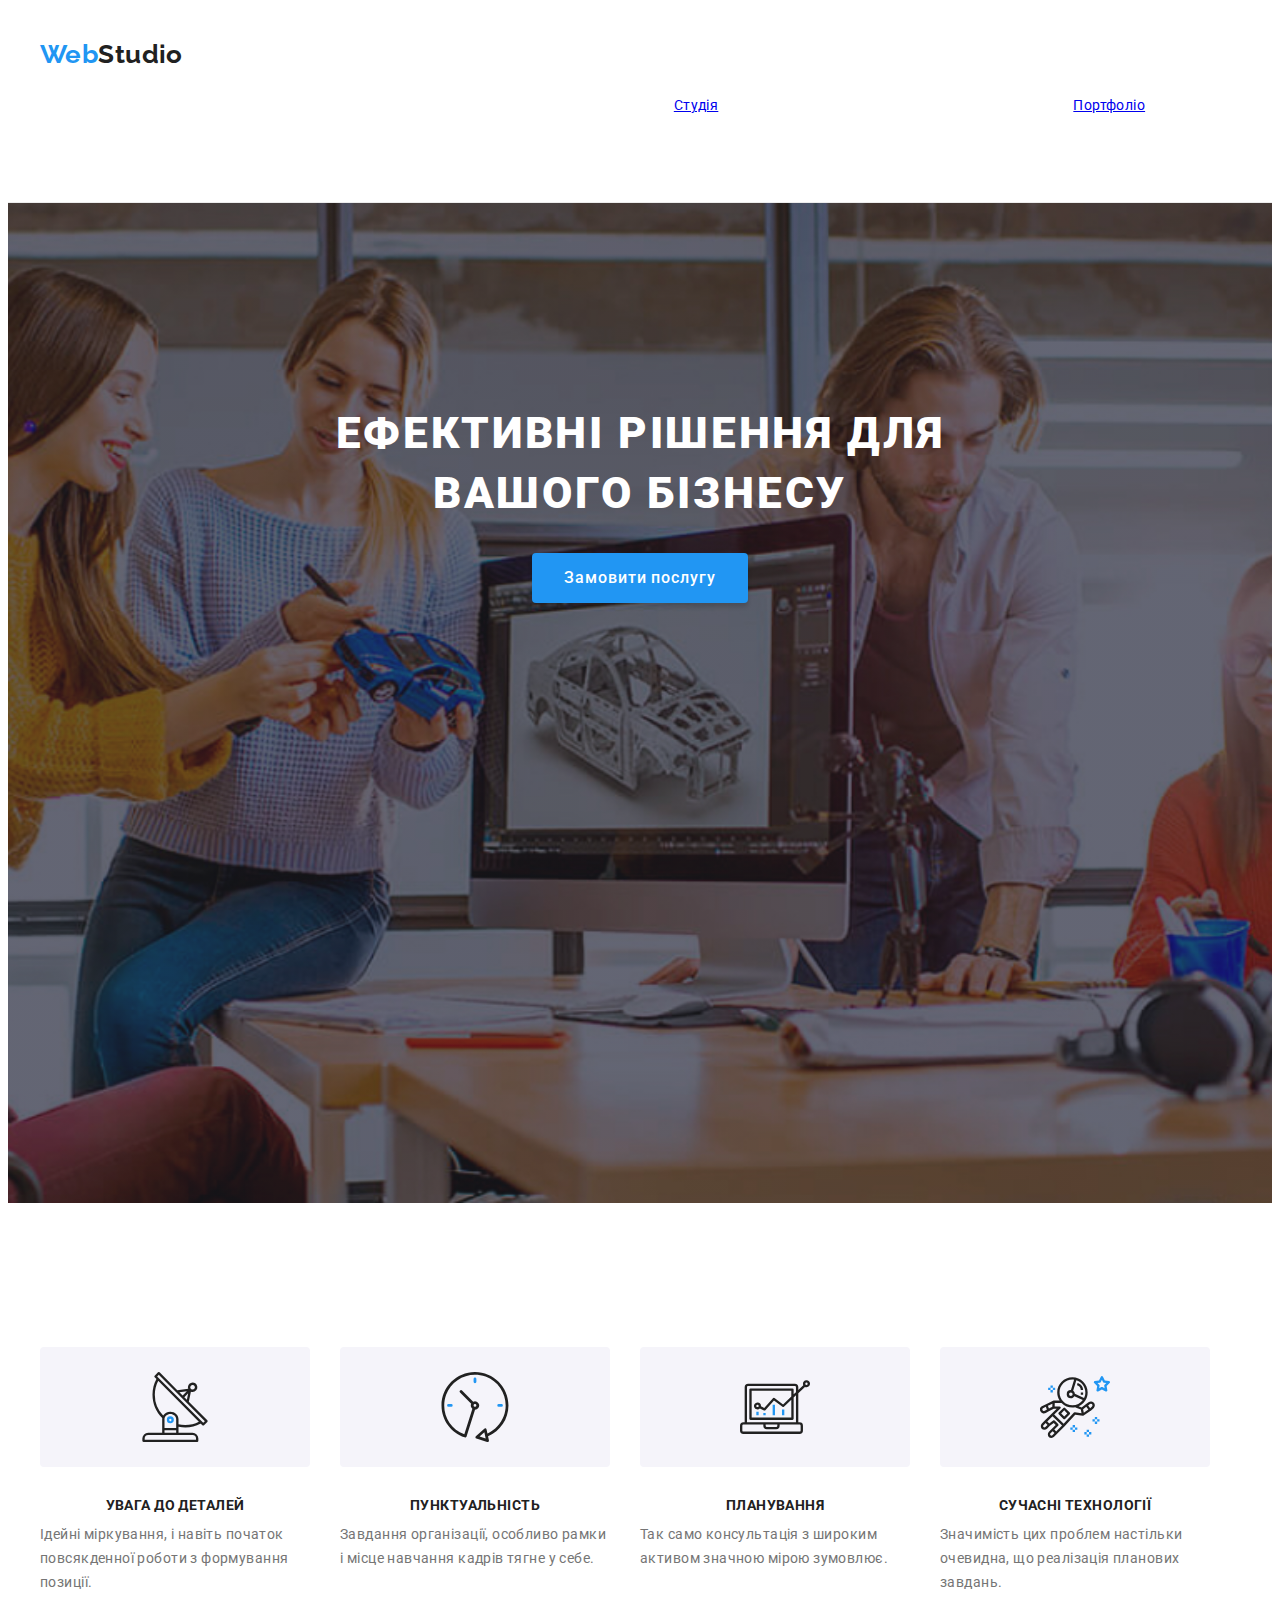
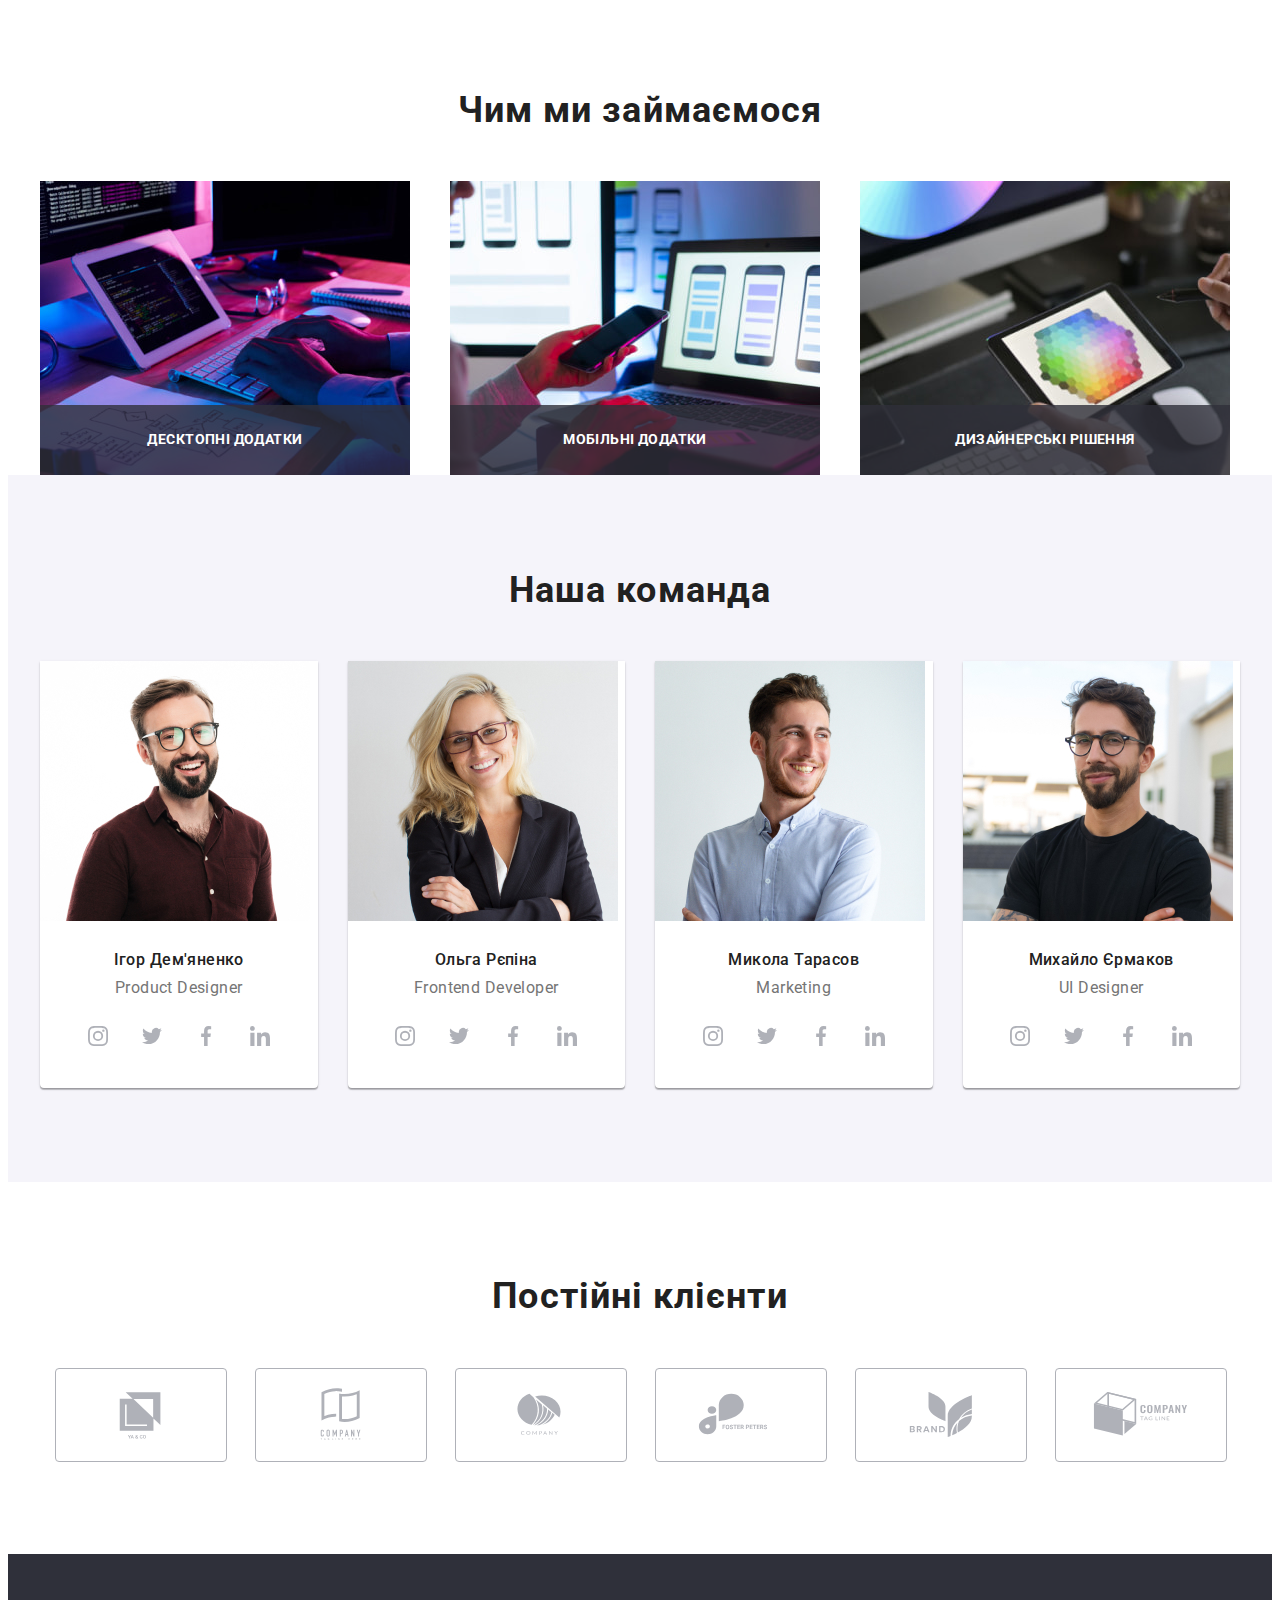
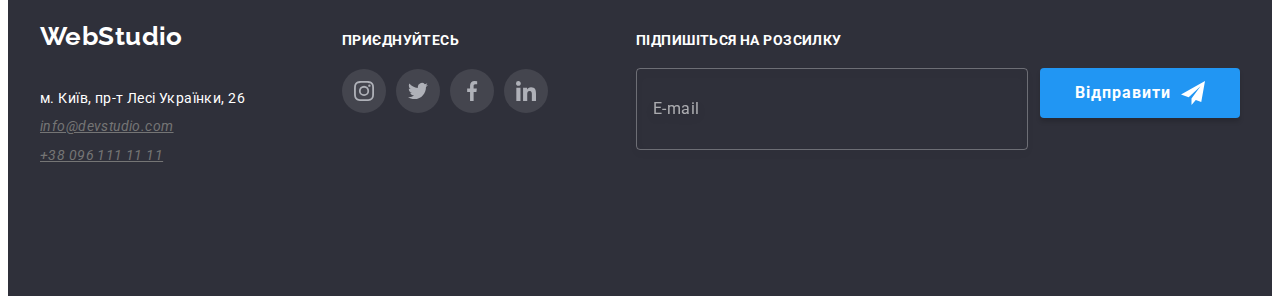
==== commit 3323ad0a: "almost" ====
--- a/index.html
+++ b/index.html
@@ -383,71 +383,61 @@
 </section>
 
 <section class="section clients">
-    <div class="container">
+    <div class="container client-container">
         <h4 class="client-title" > Постійні клієнти </h4>
         <ul class="client-main-box">
             <li class="client-box__item">
-                <div class="client-box">
+                
                     <a class="client-link"  href="./portfolio.html">
                         <svg class="client-icon" width="106px" height="60px">
                             <use href="./images/icons.svg#icon-client1"></use>
                         </svg>
                     </a>
-                </div>
+                
                 
             </li>
 
             <li class="client-box__item">
-                <div class="client-box">
+                
                     <a class="client-link" href="./portfolio.html">
                         <svg class="client-icon" width="106px" height="60px">
                             <use href="./images/icons.svg#icon-client2"></use>
                         </svg>
                     </a>
-                </div>
+                
             
             </li>
             <li class="client-box__item" >
-                <div class="client-box">
                     <a class="client-link" href="./portfolio.html">
                         <svg class="client-icon" width="106px" height="60px">
                             <use href="./images/icons.svg#icon-client3"></use>
                         </svg>
                     </a>
-                </div>
-
-            
+
             </li>
             <li class="client-box__item">
-                <div class="client-box">
                     <a class="client-link" href="./portfolio.html">
                         <svg class="client-icon" width="106px" height="60px">
                             <use href="./images/icons.svg#icon-client4"></use>
                         </svg>
                     </a>
-                </div>
             
             </li>
 
             <li class="client-box__item">
-                <div class="client-box">
                     <a class="client-link" href="./portfolio.html">
                         <svg class="client-icon" width="106px" height="60px">
                             <use href="./images/icons.svg#icon-client5"></use>
                         </svg>
                     </a>
-                </div>
-            
             </li>
 
             <li class="client-box__item">
-                <div class="client-box">
                     <a class="client-link" href="./portfolio.html">
                         <svg class="client-icon" width="106px" height="60px">
                             <use href="./images/icons.svg#icon-client6"></use>
                         </svg>
                     </a>
-                </div>
             
             </li>
 
@@ -458,7 +448,7 @@
     </main>
 
  <footer class="footer">
-        <div class="footer-container">
+        <div class="footer-container container">
             
             <div class="footer-nav">
                 <a class="footer-logo" href="WebStudio"> <span>Web</span>Studio</a>
--- a/css/main.min.css
+++ b/css/main.min.css
@@ -1 +1 @@
-:root{--primary-text-color: rgba(33, 33, 33, 1);--secondary-text-color: rgba(117, 117, 117, 1);--accent-color: rgba(33, 150, 243, 1);--white-color: rgba(255, 255, 255, 1);--cub: cubic-bezier(0.4, 0, 0.2, 1) }body{font-family:"Roboto",sans-serif;letter-spacing:.03em;font-size:14px}h1,h2,h3,h4,h5,h6,p{margin:0}img{display:block;max-width:100%;height:auto}ul{margin:0;padding:0;list-style:none}button{cursor:pointer}.hide{border:0;height:1px;margin:-1px;overflow:hidden;padding:0;width:1px}.img{display:block;width:100%;height:auto}.section--title{color:var(--primary-text-color);font-size:28px;line-height:1.1785714286;text-align:center;letter-spacing:.03em;margin-bottom:30px}@media screen and (min-width: 1200px){.section--title{margin-bottom:50px;font-size:36px;line-height:1.1666666667}}.section{padding:60px 0}@media screen and (min-width: 1200px){.section{padding:94px 0}}.section.no-padding{padding-top:0px}.column-title{color:var(--primary-text-color);font-weight:700;font-size:14px;line-height:1.14;text-transform:uppercase;margin-bottom:10px}.column-descr{color:var(--secondary-text-color);font-size:14px;line-height:1.71}.list{display:flex;gap:30px}footer{background-color:#2f303a;padding:60px 0}.container{width:100%;margin-left:auto;margin-right:auto;padding-right:15px;padding-left:15px}@media screen and (min-width: 480px){.container{max-width:480px}}@media screen and (min-width: 768px){.container{max-width:768px}}@media screen and (min-width: 1200px){.container{max-width:1200px}}.backdrop{position:fixed;width:100%;height:100%;top:0px;background-color:rgba(0,0,0,.2);transition:visibility 300ms var(--cub),opacity 300ms var(--cub)}.modal{position:absolute;min-height:581px;box-shadow:0px 1px 3px rgba(0,0,0,.12),0px 1px 1px rgba(0,0,0,.14),0px 2px 1px rgba(0,0,0,.2);background-color:var(--white-color);border-radius:4px;top:50%;left:50%;transform:translate(-50%, -40vh);width:90%;height:609px;padding:20px;transition:transform 300ms var(--cub)}@media screen and (min-width: 480px){.modal{width:450px;height:609px;padding:40px}}@media screen and (min-width: 1200px){.modal{top:50%;left:50%;transform:translate(-50%, -50%);width:528px;height:581px}}.backdrop.is-hidden .modal{transform:translate(-50%, -50%) scale(0)}.is-hidden{visibility:hidden;opacity:0;pointer-events:none}.close-modal{position:absolute;top:8px;right:8px;width:30px;height:30px;cursor:pointer;background-color:rgba(0,0,0,0);border:none}.modal-btn{fill:#000;width:11px;height:11px}.modal-title{font-weight:700;font-size:20px;line-height:1.15;text-align:center;letter-spacing:.03em;color:var(--primary-text-color);margin-bottom:12px}.modal-input{width:100%;height:40px;padding-left:42px;border:1px solid rgba(33,33,33,.2);border-radius:4px;background-color:rgba(0,0,0,0);outline:rgba(0,0,0,0);transition:border-color 250ms var(--cub)}.icon-parent{position:relative;margin-bottom:10px}.icon-parent :hover,.icon-parent :focus{border-color:var(--accent-color)}.input-icon{position:absolute;left:15px;top:50%;transform:translateY(-50%);transition:fill 250ms var(--cub)}.modal-input:focus+.input-icon{fill:var(--accent-color)}.modal-label{display:block;font-size:12px;line-height:1.16;letter-spacing:.01em;color:#757575;margin-bottom:4px}.modal-comment{width:100%;height:120px;resize:none;border:1px solid rgba(33,33,33,.2);border-radius:4px;outline:none;transition:border-color 250ms var(--cub);padding:12px 16px;margin-bottom:20px}.modal-comment:focus,.modal-comment:hover{border-color:var(--accent-color)}.modal-comment::-moz-placeholder{font-family:"Roboto";font-weight:400;font-size:12px;line-height:1.16;letter-spacing:.01em;color:rgba(117,117,117,.5);-moz-transition:color 250ms var(--cub);transition:color 250ms var(--cub)}.modal-comment:-ms-input-placeholder{font-family:"Roboto";font-weight:400;font-size:12px;line-height:1.16;letter-spacing:.01em;color:rgba(117,117,117,.5);-ms-transition:color 250ms var(--cub);transition:color 250ms var(--cub)}.modal-comment::placeholder{font-family:"Roboto";font-weight:400;font-size:12px;line-height:1.16;letter-spacing:.01em;color:rgba(117,117,117,.5);transition:color 250ms var(--cub)}.modal-comment:hover::-moz-placeholder{color:var(--accent-color)}.modal-comment:hover:-ms-input-placeholder{color:var(--accent-color)}.modal-comment:hover::placeholder{color:var(--accent-color)}.btn-modalsubmit{margin-left:auto;margin-right:auto;height:50px;width:200px;margin-top:30px;color:var(--white-color);background-color:var(--accent-color);border:none;font-family:"Roboto";font-style:normal;font-weight:700;font-size:16px;line-height:1.88;letter-spacing:.06em;display:flex;align-items:center;justify-content:center;box-shadow:0px 4px 4px rgba(0,0,0,.15);border-radius:4px}.checkbox{position:relative;width:406px;height:17px;display:flex;align-items:center;margin-left:auto;margin-right:auto}.modal-checkbox{margin:0;width:15px;height:15px}.modal-text{font-family:"Roboto";font-style:normal;font-weight:400;font-size:14px;line-height:1.71;letter-spacing:.03em;color:#757575;margin-left:7px}.modal-link{font-family:"Roboto";font-style:normal;font-weight:400;font-size:14px;line-height:1.71;letter-spacing:.03em;text-decoration:none;color:#2196f3}.check-icon{position:absolute;top:0;left:0;fill:#fff;opacity:0;padding-bottom:2px;padding-right:2px}.modal-checkbox:checked+.empty .check-icon{opacity:1}.empty{position:absolute;top:0;left:0;width:16px;height:16px;border:2px solid var(--secondary-text-color);border-radius:2px;transition:border;transition-duration:250ms;transition-timing-function:cubic-bezier(0.4, 0, 0.2, 1)}.modal-checkbox:checked+.empty{background-color:var(--accent-color);border:2px solid var(--accent-color)}.button{margin-left:auto;margin-right:auto;height:50px;width:200px;margin-top:30px;color:var(--white-color);background-color:var(--accent-color);border:none;font-family:"Roboto";font-style:normal;font-weight:700;font-size:16px;line-height:1.88;letter-spacing:.06em;display:flex;align-items:center;justify-content:center;box-shadow:0px 4px 4px rgba(0,0,0,.15);border-radius:4px}.header{border-bottom:1px solid #ececec}.container.header-nav{position:relative}@media screen and (min-width: 768px){.container.header-nav{display:flex}}.menu-button{display:inline-block;width:40px;height:40px;margin-left:auto;padding:0;background-color:rgba(0,0,0,0);border:none;z-index:2}@media screen and (min-width: 768px){.menu-button{display:none}}.menu-button__icon{transition:fill #212121}.menu-button:active .menu-button__icon{fill:var(--accent-color)}.icon__cross{display:none}.menu-button.is-open .icon__cross{display:block}.menu-button.is-open .icon__menu{display:none}.header__menu{display:none}@media screen and (max-width: 767px){.header__menu.is-open{position:fixed;top:0;left:0;display:flex;flex-direction:column;justify-content:space-between;width:100vw;height:100vh;height:100dvh;padding:48px 40px;overflow:auto;background-color:var(--white-color);z-index:1}}@media screen and (min-width: 768px){.header__menu{display:flex;align-items:center;margin-left:88px}}@media screen and (min-width: 1200px){.header__menu{margin-left:93px}}.header__menu .header-li{display:flex}@media screen and (max-width: 767px){.header__menu .header-li{flex-direction:column-reverse;gap:32px;margin-top:auto;margin-bottom:64px}}@media screen and (min-width: 768px){.header__menu .header-li{margin-left:96px;flex-direction:column;gap:10px}}@media screen and (min-width: 1200px){.header__menu .header-li{margin-left:305px;flex-direction:row;gap:40px}}.header__menu .site-nav{display:flex;flex-direction:column;gap:32px}@media screen and (min-width: 768px){.header__menu .site-nav{flex-direction:row;gap:50px;flex-basis:calc((100% - 100px)/3)}}.header__menu .auth-nav{display:flex;justify-content:end;align-items:center;padding-top:25px;padding-bottom:25px;gap:40px}.header__menu .phone-icon{font-weight:500;font-size:26px;line-height:1.5384615385;letter-spacing:.02em}@media screen and (min-width: 480px){.header__menu .phone-icon{font-size:34px;line-height:1.1764705882}}@media screen and (min-width: 768px){.header__menu .main-nav{align-items:center}}.header__menu .header-socials{display:flex;flex-wrap:wrap}.header__menu .header-socials__item:not(:first-child){padding-left:10px}.header__menu .header-socials__item:not(:last-child){padding-right:10px;border-right:1px solid rgba(33,33,33,.2)}.header__menu .header-socials .logo{display:inline-block;color:var(--primary-text-color);font-family:"Raleway";font-weight:700;font-size:26px;line-height:1.71;text-decoration:none;text-align:start;margin-right:93px;padding-top:16px;padding-bottom:16px}@media screen and (min-width: 1200px){.header__menu .header-socials .logo{padding-top:24px;padding-bottom:24px}}.header__menu .header-socials .spanlogo{color:var(--accent-color)}.header__menu .header-socials .navigation.current{color:var(--accent-color)}@media screen and (min-width: 1200px){.header__menu .header-socials .navigation.current::after{content:"";position:absolute;display:block;width:100%;height:4px;background-color:var(--accent-color);bottom:0;left:0;border-radius:4px;opacity:1}}.header__menu .header-socials .navigation{color:var(--primary-text-color);font-weight:500;font-size:36px;line-height:1.25;letter-spacing:.02em;text-decoration:none;transition:color 250ms var(--cub)}.header__menu .header-socials .navigation:acrive{font-size:40px;line-height:1.175}@media screen and (min-width: 480px){.header__menu .header-socials .navigation{font-size:40px;line-height:1.175}}@media screen and (min-width: 768px){.header__menu .header-socials .navigation{display:inline-block;padding-top:32px;padding-bottom:32px;font-size:14px;line-height:1.1428571429}}@media screen and (min-width: 1200px){.header__menu .header-socials .navigation:hover,.header__menu .header-socials .navigation:focus{color:var(--accent-color)}}@media screen and (min-width: 768px){.header__menu .header-socials .navigation.non-current::after{content:"";position:absolute;display:block;width:100%;height:4px;background-color:var(--accent-color);bottom:0;left:0;border-radius:4px;opacity:.5;transform:scaleY(0);transition:opacity 250ms var(--cub),transform 250ms var(--cub)}}@media screen and (min-width: 1200px){.header__menu .header-socials .navigation.non-current:hover::after,.header__menu .header-socials .navigation.non-current:focus::after{opacity:.7;transform:scaleY(1)}}.header__menu .header-socials .header-li>.contact{transition:color 250ms var(--cub)}@media screen and (min-width: 768px){.header__menu .header-socials .header-li>.contact{font-size:12px;line-height:1.1666666667;letter-spacing:.02em}.header__menu .header-socials .header-li>.contact:active{color:var(--accent-color)}}@media screen and (min-width: 1200px){.header__menu .header-socials .header-li>.contact{display:block;padding:32px 0;font-size:14px;line-height:1.1428571429}.header__menu .header-socials .header-li>.contact:hover,.header__menu .header-socials .header-li>.contact:focus{color:var(--accent-color)}}@media screen and (min-width: 768px){.header__menu .header-li>.contact{display:flex;align-items:center;color:inherit}}.header__menu .contact{color:var(--secondary-text-color);font-weight:500;font-size:14px;line-height:1.14;letter-spacing:.02em;text-decoration:none;font-style:normal;padding-top:32px;padding-bottom:32px;margin-left:auto;transition:color 250ms var(--cub)}.header__menu .contact:hover,.header__menu .contact:focus{color:var(--accent-color)}.header__menu .head-icon{display:none}@media screen and (min-width: 768px){.header__menu .head-icon{display:block;margin-right:8px;fill:currentColor;transition:fill 250ms var(--cub)}.contact:active .header__menu .head-icon{fill:var(--accent-color)}}@media screen and (min-width: 1200px){.header__menu{margin-right:10px}.contact:hover .header__menu,.contact:focus .header__menu{fill:var(--accent-color)}}.main{background-color:#2f303a;max-width:1600px;margin-left:auto;margin-right:auto;padding:0}.main--container{background-image:linear-gradient(rgba(47, 48, 58, 0.4), rgba(47, 48, 58, 0.4)),url(../images/mainimg.jpg);background-size:contain;max-width:1600px;padding:200px 0px;margin-left:auto;margin-right:auto;width:auto}.main__title{color:var(--white-color);font-weight:900;font-size:44px;line-height:1.36;text-align:center;letter-spacing:.06em;text-transform:uppercase;margin-bottom:30px;margin-left:auto;margin-right:auto;width:696px}.main__button{color:var(--white-color);background-color:var(--accent-color);box-shadow:0px 4px 4px rgba(0,0,0,.15);border-radius:4px;border:0px;font-family:"Roboto",sans-serif;font-weight:500;font-size:16px;line-height:1.62;text-align:center;letter-spacing:.06em;display:block;margin:0 auto;width:216px;height:50px}.team--list{display:flex;flex-direction:column;gap:30px;align-items:center}@media screen and (min-width: 768px){.team--list{flex-direction:row;flex-wrap:wrap}}.team--item{max-width:450px;background-color:var(--white-color);box-shadow:0px 1px 3px rgba(0,0,0,.12),0px 1px 1px rgba(0,0,0,.14),0px 2px 1px rgba(0,0,0,.2);border-radius:0px 0px 4px 4px}@media screen and (min-width: 768px){.team--item{width:calc((100% - 30px)/2)}}@media screen and (min-width: 1200px){.team--item{width:calc((100% - 90px)/4)}}.team--card{padding-top:30px;padding-bottom:24px;text-align:center}@media screen and (min-width: 1200px){.team--card{padding:30px 30px}}.team.section{background-color:#f5f4fa}.team--card__title{color:var(--primary-text-color);font-weight:500;font-size:16px;line-height:1.18;margin-bottom:10px;margin-right:0px}.team--card__text{display:block;color:var(--secondary-text-color);font-size:16px;line-height:1.18;margin-bottom:16px}.social{display:flex;justify-content:center;gap:10px;flex-basis:calc((100% - 30px)/4)}.social__item{width:44px;height:44px}.social__link{width:100%;height:100%;border-radius:50%;display:flex;justify-content:center;align-items:center;transition:background-color 250ms var(--cub)}.social__link:active{background-color:var(--accent-color)}@media screen and (min-width: 1200px){.social__link:hover,.social__link:focus{background-color:var(--accent-color)}}.social__icon{fill:#afb1b8;transition:fill 250ms var(--cub)}.social__link:active .social__icon{fill:var(--white-color)}@media screen and (min-width: 1200px){.social__link:hover .social__icon,.social__link:focus .social__icon{fill:var(--white-color)}}.work{padding:0}@media screen and (max-width: 1199px){.work{display:none}}.work__list{display:flex;gap:30px}.work__item{width:calc((100% - 60px)/3)}.work__card{height:294px;position:relative}.work__overlay{position:absolute;width:370px;height:70px;background-color:rgba(47,48,58,.8);bottom:0}.work__overlay--title{position:absolute;font-weight:700;font-size:14px;line-height:1.14;text-align:center;letter-spacing:.03em;text-transform:uppercase;color:var(--white-color);top:50%;left:50%;transform:translate(-50%, -50%)}.benefits--list{display:flex;gap:30px;flex-direction:column}@media screen and (min-width: 768px){.benefits--list{flex-direction:row;flex-wrap:wrap;flex-basis:calc((100% - 30px)/2)}}@media screen and (min-width: 1200px){.benefits--list{flex-basis:calc((100% - 90px)/4)}}.benefits__item{width:450px}@media screen and (min-width: 768px){.benefits__item{width:354px}}@media screen and (min-width: 1200px){.benefits__item{width:270px}}.benefits__title{font-size:14px;line-height:1.1428571429;letter-spacing:.03em;text-transform:uppercase;margin-bottom:10px;text-align:center}@media screen and (min-width: 768px){.benefits__title{text-align:start}}@media screen and (min-width: 1200px){.benefits__title{text-align:center}}.benefits__icon-div{display:flex;justify-content:center;align-items:center;height:120px;background-color:#f5f4fa;margin-bottom:30px;border-radius:4px;width:450px}@media screen and (min-width: 768px){.benefits__icon-div{width:354px}}@media screen and (min-width: 1200px){.benefits__icon-div{width:270px}}.benefits__icon{align-items:center}.client-main-box{display:flex;flex-wrap:wrap;justify-content:center;gap:30px}.client-box__item{width:210px;height:92px}@media screen and (min-width: 768px){.client-box__item{flex-basis:226px}}.client-title{font-weight:700;font-size:36px;line-height:1.16;text-align:center;letter-spacing:.03em;text-transform:initial;color:var(--primary-text-color);margin-bottom:50px}.client-link{display:flex;justify-content:center;align-items:center;width:100%;height:100%;border:1px solid;border-radius:4px;border-color:#afb1b8;transition:border-color 250ms var(--cub)}.client-link:active{border-color:var(--accent-color)}@media screen and (min-width: 1200px){.client-link:hover,.client-link:focus{border-color:var(--accent-color)}}.client-icon{fill:#afb1b8;background-size:contain;cursor:pointer;transition:fill 250ms var(--cub)}.client-link:active .client-icon{fill:var(--accent-color)}@media screen and (min-width: 1200px){.client-link:hover .client-icon,.client-link:focus .client-icon{fill:var(--accent-color)}}@media screen and (min-width: 768px){.footer-container{display:flex;flex-wrap:wrap;justify-content:space-around;align-items:baseline}}@media screen and (min-width: 1200px){.footer-container{gap:70px}}.footer-nav{margin-bottom:60px}@media screen and (max-width: 1199px){.footer-nav{text-align:center}}@media screen and (min-width: 768px){.footer-nav{width:232px}}.footer-logo{display:block;color:#fff;font-family:"Raleway";font-weight:700;font-size:26px;line-height:1.71;text-decoration:none;margin-bottom:28px}@media screen and (max-width: 1199px){.footer-logo{text-align:center}}.adress{display:block;color:var(--white-color);font-size:14px;line-height:1.71;text-decoration:none;font-style:normal;margin-bottom:12px;padding:auto}.footer.contact{display:inline-block;color:var(--secondary-text-color);font-size:14px;line-height:1.14;letter-spacing:.03em;margin-bottom:12px;padding:0 0}.footer-list li :not(last child){margin-bottom:8px}.invitation{display:block;font-weight:700;font-size:14px;line-height:1.14;letter-spacing:.03em;text-transform:uppercase;color:var(--white-color);text-decoration:none;margin-bottom:20px}@media screen and (max-width: 1199px){.invitation{text-align:center}}.footer-link{margin-bottom:60px}.footer .social{display:flex;gap:10px;align-items:center;justify-content:center}.social__icon.footer{fill:var(--white-color)}.social__item.footer{background-color:rgba(255,255,255,.1);border-radius:50%;width:44px;max-height:44px}@media screen and (min-width: 1200px){.footer-form{margin-left:auto}}.telegram-form{display:flex;gap:12px}@media screen and (max-width: 1100px){.telegram-form{flex-direction:column;align-items:center;gap:20px}}@media screen and (min-width: 1200px){.telegram-form{flex-direction:row;justify-content:baseline;gap:12px;padding-top:20px}}.telegram-title{font-family:"Roboto";font-style:normal;font-weight:700;font-size:14px;line-height:1.16;letter-spacing:.03em;text-transform:uppercase;color:var(--white-color)}@media screen and (max-width: 1199px){.telegram-title{text-align:center}}.footer-input{height:50px;width:100%;padding:15px 16px;color:var(--white-color);background-color:rgba(0,0,0,0);border:1px solid rgba(255,255,255,.3);filter:drop-shadow(0px 4px 4px rgba(0, 0, 0, 0.15));border-radius:4px;margin-top:20px}@media screen and (min-width: 480px){.footer-input{width:450px}}@media screen and (min-width: 1200px){.footer-input{width:358px}}.footer-input::-moz-placeholder{font-family:"Roboto";font-style:normal;font-weight:400;font-size:16px;line-height:20px;display:flex;align-items:center;letter-spacing:.03em;color:rgba(255,255,255,.6)}.footer-input:-ms-input-placeholder{font-family:"Roboto";font-style:normal;font-weight:400;font-size:16px;line-height:20px;display:flex;align-items:center;letter-spacing:.03em;color:rgba(255,255,255,.6)}.footer-input::placeholder{font-family:"Roboto";font-style:normal;font-weight:400;font-size:16px;line-height:20px;display:flex;align-items:center;letter-spacing:.03em;color:rgba(255,255,255,.6)}.telegram-parent .btn-modalsubmit::after{content:"";display:flex;justify-content:center;background-image:url(../iconsend.svg);background-color:var(--accent-color);width:24px;height:24px;margin-left:10px}.telegram-parent .btn-modalsubmit{margin-top:0}.portfolio-title{color:var(--primary-text-color);font-weight:700;font-size:18px;line-height:2;letter-spacing:.06em;margin-bottom:4px}.portfolio-descr{color:var(--secondary-text-color);font-size:16px;line-height:1.88}.portfolio-div{padding:24px 20px;border-top:1px solid #eee;border-bottom:1px solid #eee;border-left:1px solid #eee;border-right:1px solid #eee}.page-nav{display:flex;align-items:center;justify-content:center;margin-bottom:50px;gap:8px}.page-list{display:flex;flex-wrap:wrap}.page-li{width:370px;margin-right:30px;margin-bottom:30px;transition:box-shadow 250ms var(--cub)}.page-li:nth-child(3n){margin-right:0}.page-li:nth-child(n+7){margin-bottom:0}.page-li:hover,.page-li:focus{box-shadow:0px 1px 1px rgba(0,0,0,.12),0px 4px 4px rgba(0,0,0,.06),1px 4px 6px rgba(0,0,0,.16)}.page-button{color:var(--primary-text-color);background:#f5f4fa;font-family:"Roboto",sans-serif;font-weight:500;font-size:16px;line-height:1.62;text-align:center;letter-spacing:.03em;border-radius:4px;border:none;padding:6px 22px;transition:color 250ms var(--cub),background-color 250ms var(--cub),box-shadow 250ms var(--cub)}.page-button:hover,.page-button:focus{color:var(--white-color);background-color:var(--accent-color);box-shadow:0px 3px 1px rgba(0,0,0,.1),0px 1px 2px rgba(0,0,0,.08),0px 2px 2px rgba(0,0,0,.12);border-radius:4px}.portfolio-box{position:relative;width:370px;height:294px;overflow:hidden}.overlay-portfolio{width:370px;height:294px;background-color:rgba(33,150,243,.9);position:absolute;top:0;left:0;transform:translateY(100%);transition:transform 250ms var(--cub)}.page-li:hover .overlay-portfolio{transform:translateY(0)}.overlay-text{font-size:18px;line-height:1.56;letter-spacing:.03em;color:var(--white-color);padding:63px 24px;opacity:0;transition:opacity 250ms var(--cub) 300ms}.page-li:hover .overlay-text{opacity:1}/*# sourceMappingURL=main.min.css.map */+:root{--primary-text-color: rgba(33, 33, 33, 1);--secondary-text-color: rgba(117, 117, 117, 1);--accent-color: rgba(33, 150, 243, 1);--white-color: rgba(255, 255, 255, 1);--cub: cubic-bezier(0.4, 0, 0.2, 1) }body{font-family:"Roboto",sans-serif;letter-spacing:.03em;font-size:14px}h1,h2,h3,h4,h5,h6,p{margin:0}img{display:block;max-width:100%;height:auto}ul{margin:0;padding:0;list-style:none}button{cursor:pointer}.hide{border:0;height:1px;margin:-1px;overflow:hidden;padding:0;width:1px}.img{display:block;width:100%;height:auto}.section--title{color:var(--primary-text-color);font-size:28px;line-height:1.1785714286;text-align:center;letter-spacing:.03em;margin-bottom:30px}@media screen and (min-width: 1200px){.section--title{margin-bottom:50px;font-size:36px;line-height:1.1666666667}}.section{padding:60px 0}@media screen and (min-width: 1200px){.section{padding:94px 0}}.logo{display:inline-block;color:var(--primary-text-color);font-family:"Raleway";font-weight:700;font-size:26px;line-height:1.71;text-decoration:none;text-align:start;margin-right:93px;padding-top:24px;padding-bottom:24px}.spanlogo{color:var(--accent-color)}.section.no-padding{padding-top:0px}.column-title{color:var(--primary-text-color);font-weight:700;font-size:14px;line-height:1.14;text-transform:uppercase;margin-bottom:10px}.column-descr{color:var(--secondary-text-color);font-size:14px;line-height:1.71}.list{display:flex;gap:30px}footer{background-color:#2f303a;padding:60px 0}.container{width:100%;margin-left:auto;margin-right:auto;padding-right:15px;padding-left:15px}@media screen and (min-width: 480px){.container{max-width:480px}}@media screen and (min-width: 768px){.container{max-width:768px}}@media screen and (min-width: 1200px){.container{max-width:1200px}}.backdrop{position:fixed;width:100%;height:100%;top:0px;background-color:rgba(0,0,0,.2);transition:visibility 300ms var(--cub),opacity 300ms var(--cub)}.modal{position:absolute;min-height:581px;box-shadow:0px 1px 3px rgba(0,0,0,.12),0px 1px 1px rgba(0,0,0,.14),0px 2px 1px rgba(0,0,0,.2);background-color:var(--white-color);border-radius:4px;top:50%;left:50%;transform:translate(-50%, -40vh);width:90%;height:609px;padding:20px;transition:transform 300ms var(--cub)}@media screen and (min-width: 480px){.modal{width:450px;height:609px;padding:40px}}@media screen and (min-width: 1200px){.modal{top:50%;left:50%;transform:translate(-50%, -50%);width:528px;height:581px}}.backdrop.is-hidden .modal{transform:translate(-50%, -50%) scale(0)}.is-hidden{visibility:hidden;opacity:0;pointer-events:none}.modal-btn{fill:#000;width:11px;height:11px}.modal-title{display:block;margin-bottom:12px;font-weight:700;font-size:20px;line-height:1.5;text-align:center;letter-spacing:.03em}@media screen and (min-width: 1200px){.modal-title{line-height:1.15}}.modal-input{width:100%;height:40px;padding-left:42px;border:1px solid rgba(33,33,33,.2);border-radius:4px;background-color:rgba(0,0,0,0);outline:rgba(0,0,0,0);transition:border-color 250ms var(--cub)}.icon-parent{position:relative;margin-bottom:10px}.icon-parent :hover,.icon-parent :focus{border-color:var(--accent-color)}.input-icon{position:absolute;left:15px;top:50%;transform:translateY(-50%);transition:fill 250ms var(--cub)}.modal-input:focus+.input-icon{fill:var(--accent-color)}.modal-label{display:block;font-size:12px;line-height:1.16;letter-spacing:.01em;color:#757575;margin-bottom:4px}.modal-comment{width:100%;height:120px;resize:none;border:1px solid rgba(33,33,33,.2);border-radius:4px;outline:none;transition:border-color 250ms var(--cub);padding:12px 16px;margin-bottom:20px}.modal-comment:focus,.modal-comment:hover{border-color:var(--accent-color)}.modal-comment::-moz-placeholder{font-family:"Roboto";font-weight:400;font-size:12px;line-height:1.16;letter-spacing:.01em;color:rgba(117,117,117,.5);-moz-transition:color 250ms var(--cub);transition:color 250ms var(--cub)}.modal-comment:-ms-input-placeholder{font-family:"Roboto";font-weight:400;font-size:12px;line-height:1.16;letter-spacing:.01em;color:rgba(117,117,117,.5);-ms-transition:color 250ms var(--cub);transition:color 250ms var(--cub)}.modal-comment::placeholder{font-family:"Roboto";font-weight:400;font-size:12px;line-height:1.16;letter-spacing:.01em;color:rgba(117,117,117,.5);transition:color 250ms var(--cub)}.modal-comment:hover::-moz-placeholder{color:var(--accent-color)}.modal-comment:hover:-ms-input-placeholder{color:var(--accent-color)}.modal-comment:hover::placeholder{color:var(--accent-color)}.btn-modalsubmit{margin-left:auto;margin-right:auto;height:50px;width:200px;margin-top:30px;color:var(--white-color);background-color:var(--accent-color);border:none;font-family:"Roboto";font-style:normal;font-weight:700;font-size:16px;line-height:1.88;letter-spacing:.06em;display:flex;align-items:center;justify-content:center;box-shadow:0px 4px 4px rgba(0,0,0,.15);border-radius:4px}.checkbox{position:relative;width:406px;height:17px;display:flex;align-items:center;margin-left:auto;margin-right:auto}.modal-checkbox{margin:0;width:15px;height:15px}.modal-text{font-family:"Roboto";font-style:normal;font-weight:400;font-size:14px;line-height:1.71;letter-spacing:.03em;color:#757575;margin-left:7px}.modal-link{font-family:"Roboto";font-style:normal;font-weight:400;font-size:14px;line-height:1.71;letter-spacing:.03em;text-decoration:none;color:#2196f3}.check-icon{position:absolute;top:0;left:0;fill:#fff;opacity:0;padding-bottom:2px;padding-right:2px}.modal-checkbox:checked+.empty .check-icon{opacity:1}.empty{position:absolute;top:0;left:0;width:16px;height:16px;border:2px solid var(--secondary-text-color);border-radius:2px;transition:border;transition-duration:250ms;transition-timing-function:cubic-bezier(0.4, 0, 0.2, 1)}.modal-checkbox:checked+.empty{background-color:var(--accent-color);border:2px solid var(--accent-color)}.button{margin-left:auto;margin-right:auto;height:50px;width:200px;margin-top:30px;color:var(--white-color);background-color:var(--accent-color);border:none;font-family:"Roboto";font-style:normal;font-weight:700;font-size:16px;line-height:1.88;letter-spacing:.06em;display:flex;align-items:center;justify-content:center;box-shadow:0px 4px 4px rgba(0,0,0,.15);border-radius:4px}.header{border-bottom:1px solid #ececec}.container.header-nav{position:relative}@media screen and (min-width: 768px){.container.header-nav{display:flex}}.menu-button{display:inline-block;width:40px;height:40px;margin-left:auto;padding:0;background-color:rgba(0,0,0,0);border:none;z-index:2}@media screen and (min-width: 768px){.menu-button{display:none}}.menu-button__icon{transition:fill #212121}.menu-button:active .menu-button__icon{fill:var(--accent-color)}.icon__cross{display:none}.menu-button.is-open .icon__cross{display:block}.menu-button.is-open .icon__menu{display:none}.header__menu{display:none}@media screen and (max-width: 767px){.header__menu.is-open{position:fixed;top:0;left:0;display:flex;flex-direction:column;justify-content:space-between;width:100vw;height:100vh;height:100dvh;padding:48px 40px;overflow:auto;background-color:var(--white-color);z-index:1}}@media screen and (min-width: 768px){.header__menu{display:flex;align-items:center;margin-left:88px}}@media screen and (min-width: 1200px){.header__menu{margin-left:93px}}.header__menu .header-li{display:flex}@media screen and (max-width: 767px){.header__menu .header-li{flex-direction:column-reverse;gap:32px;margin-top:auto;margin-bottom:64px}}@media screen and (min-width: 768px){.header__menu .header-li{margin-left:96px;flex-direction:column;gap:10px}}@media screen and (min-width: 1200px){.header__menu .header-li{margin-left:305px;flex-direction:row;gap:40px}}.header__menu .site-nav{display:flex;flex-direction:column;gap:32px}@media screen and (min-width: 768px){.header__menu .site-nav{flex-direction:row;gap:50px;flex-basis:calc((100% - 100px)/3)}}.header__menu .auth-nav{display:flex;justify-content:end;align-items:center;padding-top:25px;padding-bottom:25px;gap:40px}.header__menu .phone-icon{font-weight:500;font-size:26px;line-height:1.5384615385;letter-spacing:.02em}@media screen and (min-width: 480px){.header__menu .phone-icon{font-size:34px;line-height:1.1764705882}}@media screen and (min-width: 768px){.header__menu .main-nav{align-items:center}}.header__menu .header-socials{display:flex;flex-wrap:wrap}.header__menu .header-socials__item:not(:first-child){padding-left:10px}.header__menu .header-socials__item:not(:last-child){padding-right:10px;border-right:1px solid rgba(33,33,33,.2)}.header__menu .header-socials .logo{display:inline-block;color:var(--primary-text-color);font-family:"Raleway";font-weight:700;font-size:26px;line-height:1.71;text-decoration:none;text-align:start;margin-right:93px;padding-top:16px;padding-bottom:16px}@media screen and (min-width: 1200px){.header__menu .header-socials .logo{padding-top:24px;padding-bottom:24px}}.header__menu .header-socials .spanlogo{color:var(--accent-color)}.header__menu .header-socials .navigation.current{color:var(--accent-color)}@media screen and (min-width: 1200px){.header__menu .header-socials .navigation.current::after{content:"";position:absolute;display:block;width:100%;height:4px;background-color:var(--accent-color);bottom:0;left:0;border-radius:4px;opacity:1}}.header__menu .header-socials .navigation{color:var(--primary-text-color);font-weight:500;font-size:36px;line-height:1.25;letter-spacing:.02em;text-decoration:none;transition:color 250ms var(--cub)}.header__menu .header-socials .navigation:acrive{font-size:40px;line-height:1.175}@media screen and (min-width: 480px){.header__menu .header-socials .navigation{font-size:40px;line-height:1.175}}@media screen and (min-width: 768px){.header__menu .header-socials .navigation{display:inline-block;padding-top:32px;padding-bottom:32px;font-size:14px;line-height:1.1428571429}}@media screen and (min-width: 1200px){.header__menu .header-socials .navigation:hover,.header__menu .header-socials .navigation:focus{color:var(--accent-color)}}@media screen and (min-width: 768px){.header__menu .header-socials .navigation.non-current::after{content:"";position:absolute;display:block;width:100%;height:4px;background-color:var(--accent-color);bottom:0;left:0;border-radius:4px;opacity:.5;transform:scaleY(0);transition:opacity 250ms var(--cub),transform 250ms var(--cub)}}@media screen and (min-width: 1200px){.header__menu .header-socials .navigation.non-current:hover::after,.header__menu .header-socials .navigation.non-current:focus::after{opacity:.7;transform:scaleY(1)}}.header__menu .header-socials .header-li>.contact{transition:color 250ms var(--cub)}@media screen and (min-width: 768px){.header__menu .header-socials .header-li>.contact{font-size:12px;line-height:1.1666666667;letter-spacing:.02em}.header__menu .header-socials .header-li>.contact:active{color:var(--accent-color)}}@media screen and (min-width: 1200px){.header__menu .header-socials .header-li>.contact{display:block;padding:32px 0;font-size:14px;line-height:1.1428571429}.header__menu .header-socials .header-li>.contact:hover,.header__menu .header-socials .header-li>.contact:focus{color:var(--accent-color)}}@media screen and (min-width: 768px){.header__menu .header-li>.contact{display:flex;align-items:center;color:inherit}}.header__menu .contact{color:var(--secondary-text-color);font-weight:500;font-size:14px;line-height:1.14;letter-spacing:.02em;text-decoration:none;font-style:normal;padding-top:32px;padding-bottom:32px;margin-left:auto;transition:color 250ms var(--cub)}.header__menu .contact:hover,.header__menu .contact:focus{color:var(--accent-color)}.header__menu .head-icon{display:none}@media screen and (min-width: 768px){.header__menu .head-icon{display:block;margin-right:8px;fill:currentColor;transition:fill 250ms var(--cub)}.contact:active .header__menu .head-icon{fill:var(--accent-color)}}@media screen and (min-width: 1200px){.header__menu{margin-right:10px}.contact:hover .header__menu,.contact:focus .header__menu{fill:var(--accent-color)}}.main{text-align:center;margin-left:auto;margin-right:auto;padding:118px 0;background-image:linear-gradient(rgba(47, 48, 58, 0.4), rgba(47, 48, 58, 0.4)),url(../../images/hero-img-mob.jpg);background-repeat:no-repeat;background-position:center;background-size:cover;background-position:center}@media(min-device-pixel-ratio: 2),(-webkit-min-device-pixel-ratio: 2),(min-resolution: 192dpi),(min-resolution: 2dppx){.main{background-image:linear-gradient(rgba(47, 48, 58, 0.4), rgba(47, 48, 58, 0.4)),url(../../images/hero-img-mob2px.jpg);background-repeat:no-repeat}}@media screen and (min-width: 480px){.main{background-image:linear-gradient(rgba(47, 48, 58, 0.4), rgba(47, 48, 58, 0.4)),url(../../images/hero-img-tablet.jpg)}}@media screen and (min-width: 480px)and (min-device-pixel-ratio: 2),screen and (min-width: 480px)and (-webkit-min-device-pixel-ratio: 2),screen and (min-width: 480px)and (min-resolution: 192dpi),screen and (min-width: 480px)and (min-resolution: 2dppx){.main{background-image:linear-gradient(rgba(47, 48, 58, 0.4), rgba(47, 48, 58, 0.4)),url(../../images/hero-img-tablet2px.jpg)}}@media screen and (min-width: 768px){.main{min-width:768;background-image:linear-gradient(rgba(47, 48, 58, 0.4), rgba(47, 48, 58, 0.4)),url(../../images/hero-img-descktop.jpg)}}@media screen and (min-width: 768px)and (min-device-pixel-ratio: 2),screen and (min-width: 768px)and (-webkit-min-device-pixel-ratio: 2),screen and (min-width: 768px)and (min-resolution: 192dpi),screen and (min-width: 768px)and (min-resolution: 2dppx){.main{background-image:linear-gradient(rgba(47, 48, 58, 0.4), rgba(47, 48, 58, 0.4)),url(../../images/hero-img-descktop2px.jpg)}}@media screen and (min-width: 1200px){.main{max-width:1600px;height:600px;padding:200px 0}}.main__title{color:var(--white-color);max-width:360px;margin-left:auto;margin-right:auto;margin-bottom:30px;text-align:center;font-weight:900;font-size:26px;line-height:1.6153846154;text-align:center;letter-spacing:.06em;text-transform:uppercase}@media screen and (min-width: 1200px){.main__title{max-width:696px;font-size:44px;line-height:1.3636363636}}.main__button{color:var(--white-color);background-color:var(--accent-color);box-shadow:0px 4px 4px rgba(0,0,0,.15);border-radius:4px;border:0px;font-family:"Roboto",sans-serif;font-weight:500;font-size:16px;line-height:1.62;text-align:center;letter-spacing:.06em;display:block;margin:0 auto;width:216px;height:50px;padding:10px 24px}.team--list{display:flex;flex-direction:column;gap:30px;align-items:center}@media screen and (min-width: 768px){.team--list{flex-direction:row;flex-wrap:wrap}}.team--item{max-width:450px;background-color:var(--white-color);box-shadow:0px 1px 3px rgba(0,0,0,.12),0px 1px 1px rgba(0,0,0,.14),0px 2px 1px rgba(0,0,0,.2);border-radius:0px 0px 4px 4px}@media screen and (min-width: 768px){.team--item{width:calc((100% - 30px)/2)}}@media screen and (min-width: 1200px){.team--item{width:calc((100% - 90px)/4)}}.team--card{padding-top:30px;padding-bottom:24px;text-align:center}@media screen and (min-width: 1200px){.team--card{padding:30px 30px}}.team.section{background-color:#f5f4fa}.team--card__title{color:var(--primary-text-color);font-weight:500;font-size:16px;line-height:1.18;margin-bottom:10px;margin-right:0px}.team--card__text{display:block;color:var(--secondary-text-color);font-size:16px;line-height:1.18;margin-bottom:16px}.social{display:flex;justify-content:center;gap:10px;flex-basis:calc((100% - 30px)/4)}.social__item{width:44px;height:44px}.social__link{width:100%;height:100%;border-radius:50%;display:flex;justify-content:center;align-items:center;transition:background-color 250ms var(--cub)}.social__link:active{background-color:var(--accent-color)}@media screen and (min-width: 1200px){.social__link:hover,.social__link:focus{background-color:var(--accent-color)}}.social__icon{fill:#afb1b8;transition:fill 250ms var(--cub)}.social__link:active .social__icon{fill:var(--white-color)}@media screen and (min-width: 1200px){.social__link:hover .social__icon,.social__link:focus .social__icon{fill:var(--white-color)}}.work{padding:0}@media screen and (max-width: 1199px){.work{display:none}}.work__list{display:flex;gap:30px}.work__item{width:calc((100% - 60px)/3)}.work__card{height:294px;position:relative}.work__overlay{position:absolute;width:370px;height:70px;background-color:rgba(47,48,58,.8);bottom:0}.work__overlay--title{position:absolute;font-weight:700;font-size:14px;line-height:1.14;text-align:center;letter-spacing:.03em;text-transform:uppercase;color:var(--white-color);top:50%;left:50%;transform:translate(-50%, -50%)}.benefits--list{display:flex;gap:30px;flex-direction:column}@media screen and (min-width: 768px){.benefits--list{flex-direction:row;flex-wrap:wrap;flex-basis:calc((100% - 30px)/2)}}@media screen and (min-width: 1200px){.benefits--list{flex-basis:calc((100% - 90px)/4)}}@media screen and (min-width: 768px){.benefits__item{width:354px}}@media screen and (min-width: 1200px){.benefits__item{width:270px}}.benefits__title{font-size:14px;line-height:1.1428571429;letter-spacing:.03em;text-transform:uppercase;margin-bottom:10px;text-align:center}@media screen and (min-width: 768px){.benefits__title{text-align:start}}@media screen and (min-width: 1200px){.benefits__title{text-align:center}}.benefits__icon-div{display:flex;justify-content:center;align-items:center;height:120px;background-color:#f5f4fa;margin-bottom:30px;border-radius:4px}@media screen and (min-width: 768px){.benefits__icon-div{width:354px}}@media screen and (min-width: 1200px){.benefits__icon-div{width:270px}}.benefits__icon{align-items:center}.client-container{padding-left:0;padding-right:0}.client-main-box{display:flex;flex-wrap:wrap;justify-content:center;gap:30px}.client-box__item{width:210px;height:92px}@media screen and (min-width: 768px){.client-box__item{flex-basis:226px}}@media screen and (min-width: 1200px){.client-box__item{flex-basis:170px}}.client-title{font-weight:700;font-size:36px;line-height:1.16;text-align:center;letter-spacing:.03em;text-transform:initial;color:var(--primary-text-color);margin-bottom:50px}.client-link{display:flex;justify-content:center;align-items:center;width:100%;height:100%;border:1px solid;border-radius:4px;border-color:#afb1b8;transition:border-color 250ms var(--cub)}.client-link:active{border-color:var(--accent-color)}@media screen and (min-width: 1200px){.client-link:hover,.client-link:focus{border-color:var(--accent-color)}}.client-icon{fill:#afb1b8;background-size:contain;cursor:pointer;transition:fill 250ms var(--cub)}.client-link:active .client-icon{fill:var(--accent-color)}@media screen and (min-width: 1200px){.client-link:hover .client-icon,.client-link:focus .client-icon{fill:var(--accent-color)}}@media screen and (min-width: 768px){.footer-container{display:flex;flex-wrap:wrap;justify-content:space-around;align-items:baseline}}@media screen and (min-width: 1200px){.footer-container{gap:70px;max-width:1200px;margin-left:auto;margin-right:auto;justify-content:space-around}}.footer-nav{margin-bottom:60px}@media screen and (max-width: 1199px){.footer-nav{text-align:center}}@media screen and (min-width: 768px){.footer-nav{width:232px}}.footer-logo{display:block;color:#fff;font-family:"Raleway";font-weight:700;font-size:26px;line-height:1.71;text-decoration:none;margin-bottom:28px}@media screen and (max-width: 1199px){.footer-logo{text-align:center}}.adress{display:block;color:var(--white-color);font-size:14px;line-height:1.71;text-decoration:none;font-style:normal;margin-bottom:12px;padding:auto}.footer.contact{display:inline-block;color:var(--secondary-text-color);font-size:14px;line-height:1.14;letter-spacing:.03em;margin-bottom:12px;padding:0 0}.footer-list li :not(last child){margin-bottom:8px}.invitation{display:block;font-weight:700;font-size:14px;line-height:1.14;letter-spacing:.03em;text-transform:uppercase;color:var(--white-color);text-decoration:none;margin-bottom:20px}@media screen and (max-width: 1199px){.invitation{text-align:center}}.footer-link{margin-bottom:60px}.footer .social{display:flex;gap:10px;align-items:center;justify-content:center}.social__icon.footer{fill:var(--white-color)}.social__item.footer{background-color:rgba(255,255,255,.1);border-radius:50%;width:44px;max-height:44px}@media screen and (min-width: 1200px){.footer-form{margin-left:auto}}.telegram-form{display:flex;gap:12px}@media screen and (max-width: 1100px){.telegram-form{flex-direction:column;align-items:center;gap:20px;padding-top:20px}}@media screen and (min-width: 1200px){.telegram-form{flex-direction:row;justify-content:baseline;gap:12px;padding-top:20px}}.telegram-title{font-family:"Roboto";font-style:normal;font-weight:700;font-size:14px;line-height:1.16;letter-spacing:.03em;text-transform:uppercase;color:var(--white-color)}@media screen and (max-width: 1199px){.telegram-title{text-align:center}}.footer-input{height:50px;width:100%;padding:15px 16px;color:var(--white-color);background-color:rgba(0,0,0,0);border:1px solid rgba(255,255,255,.3);filter:drop-shadow(0px 4px 4px rgba(0, 0, 0, 0.15));border-radius:4px}@media screen and (min-width: 480px){.footer-input{width:450px}}@media screen and (min-width: 1200px){.footer-input{width:358px}}.footer-input::-moz-placeholder{font-family:"Roboto";font-style:normal;font-weight:400;font-size:16px;line-height:20px;display:flex;align-items:center;letter-spacing:.03em;color:rgba(255,255,255,.6)}.footer-input:-ms-input-placeholder{font-family:"Roboto";font-style:normal;font-weight:400;font-size:16px;line-height:20px;display:flex;align-items:center;letter-spacing:.03em;color:rgba(255,255,255,.6)}.footer-input::placeholder{font-family:"Roboto";font-style:normal;font-weight:400;font-size:16px;line-height:20px;display:flex;align-items:center;letter-spacing:.03em;color:rgba(255,255,255,.6)}.telegram-parent .btn-modalsubmit::after{content:"";display:flex;justify-content:center;background-image:url(../iconsend.svg);background-color:var(--accent-color);width:24px;height:24px;margin-left:10px}.telegram-parent .btn-modalsubmit{margin-top:0}.portfolio-title{color:var(--primary-text-color);font-weight:700;font-size:18px;line-height:2;letter-spacing:.06em;margin-bottom:4px}.portfolio-descr{color:var(--secondary-text-color);font-size:16px;line-height:1.88}.portfolio-div{padding:24px 20px;border-top:1px solid #eee;border-bottom:1px solid #eee;border-left:1px solid #eee;border-right:1px solid #eee}.page-nav{display:flex;align-items:center;justify-content:center;margin-bottom:50px;gap:8px}.page-list{display:flex;flex-wrap:wrap}.page-li{width:370px;margin-right:30px;margin-bottom:30px;transition:box-shadow 250ms var(--cub)}.page-li:nth-child(3n){margin-right:0}.page-li:nth-child(n+7){margin-bottom:0}.page-li:hover,.page-li:focus{box-shadow:0px 1px 1px rgba(0,0,0,.12),0px 4px 4px rgba(0,0,0,.06),1px 4px 6px rgba(0,0,0,.16)}.page-button{color:var(--primary-text-color);background:#f5f4fa;font-family:"Roboto",sans-serif;font-weight:500;font-size:16px;line-height:1.62;text-align:center;letter-spacing:.03em;border-radius:4px;border:none;padding:6px 22px;transition:color 250ms var(--cub),background-color 250ms var(--cub),box-shadow 250ms var(--cub)}.page-button:hover,.page-button:focus{color:var(--white-color);background-color:var(--accent-color);box-shadow:0px 3px 1px rgba(0,0,0,.1),0px 1px 2px rgba(0,0,0,.08),0px 2px 2px rgba(0,0,0,.12);border-radius:4px}.portfolio-box{position:relative;width:370px;height:294px;overflow:hidden}.overlay-portfolio{width:370px;height:294px;background-color:rgba(33,150,243,.9);position:absolute;top:0;left:0;transform:translateY(100%);transition:transform 250ms var(--cub)}.page-li:hover .overlay-portfolio{transform:translateY(0)}.overlay-text{font-size:18px;line-height:1.56;letter-spacing:.03em;color:var(--white-color);padding:63px 24px;opacity:0;transition:opacity 250ms var(--cub) 300ms}.page-li:hover .overlay-text{opacity:1}/*# sourceMappingURL=main.min.css.map */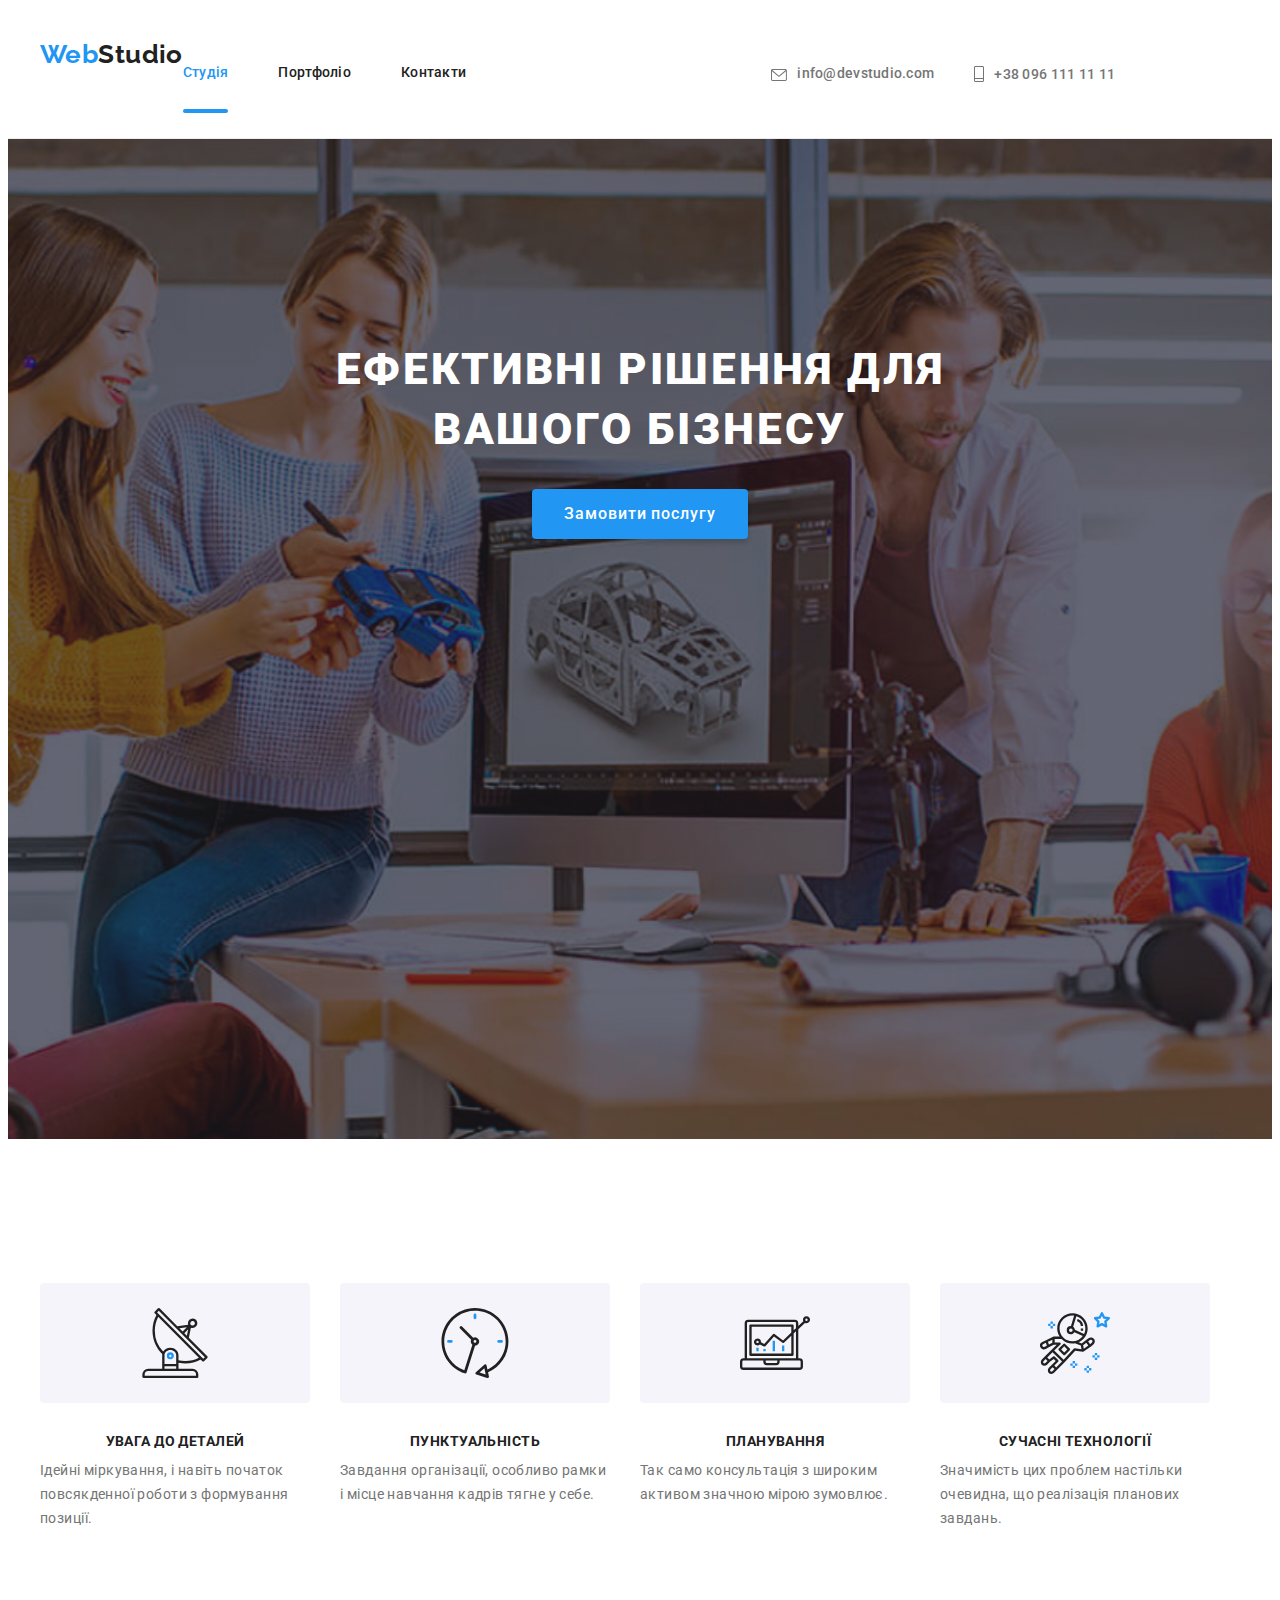
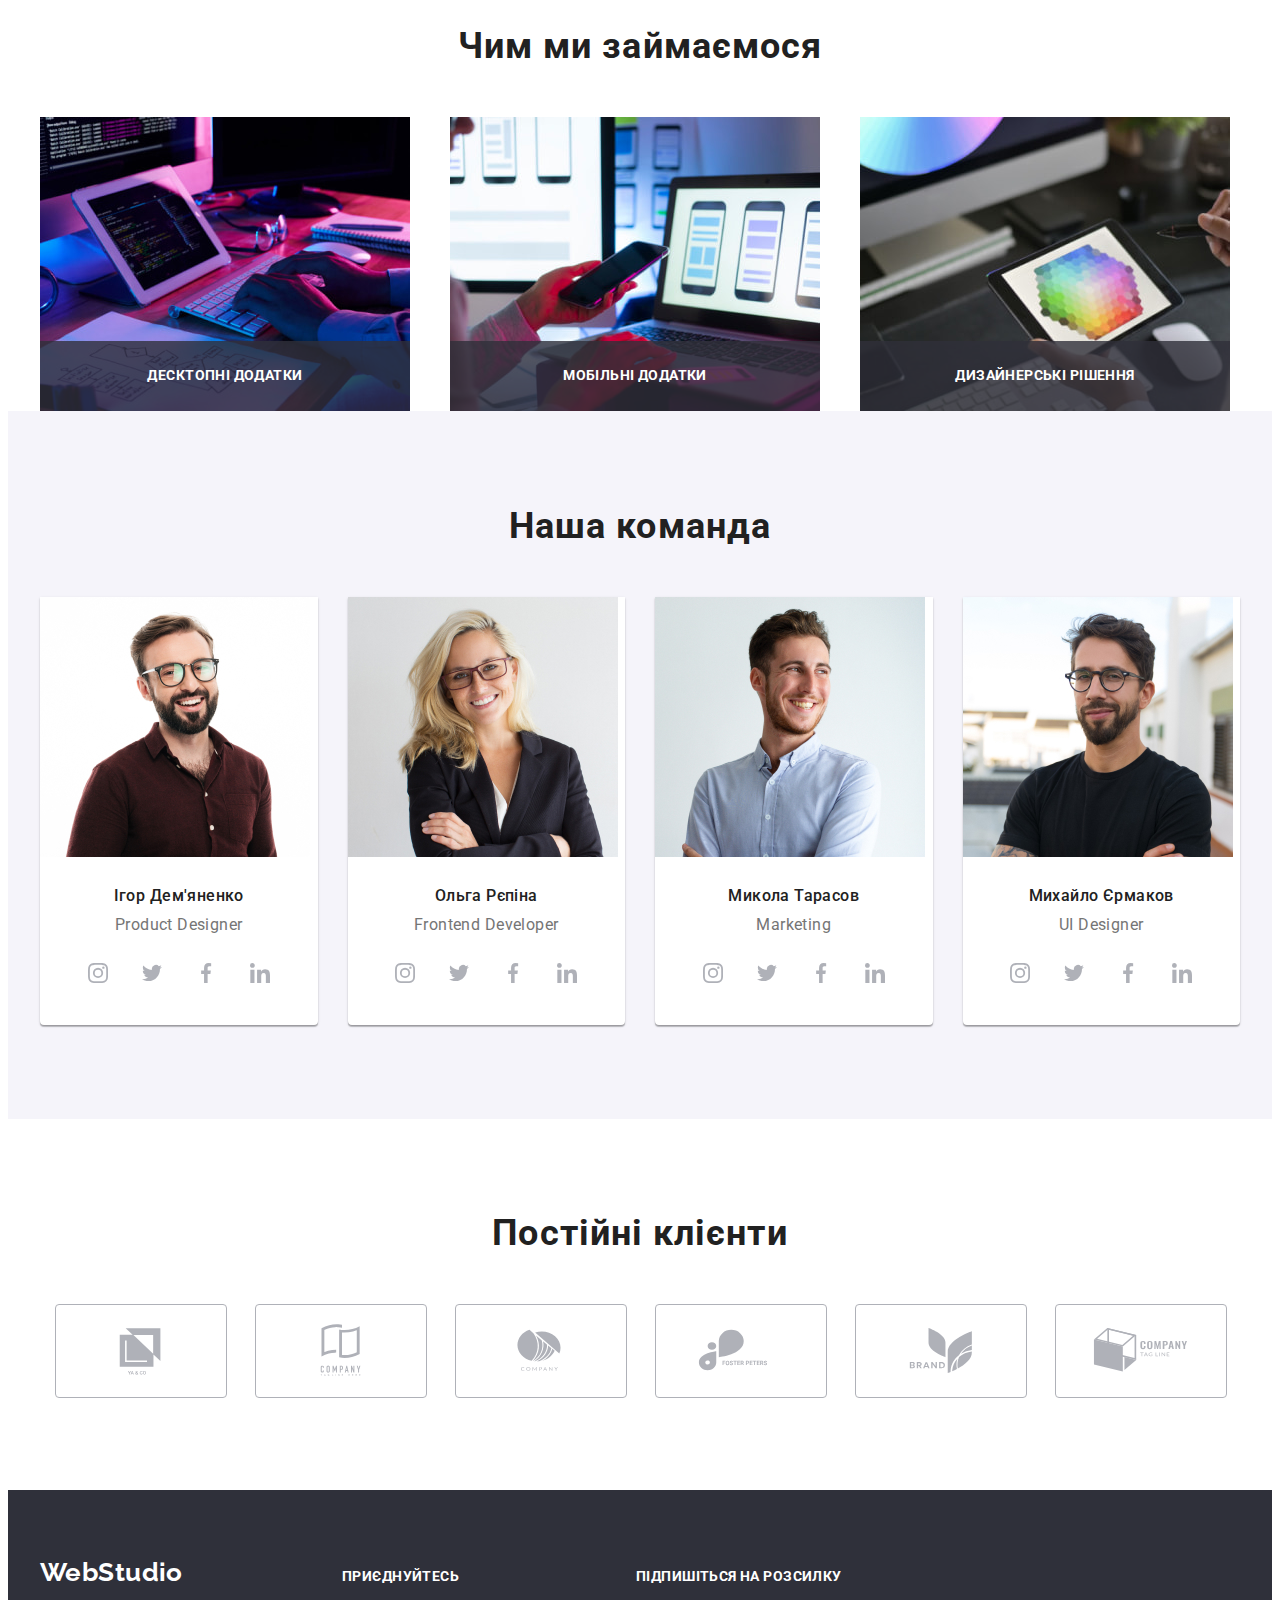
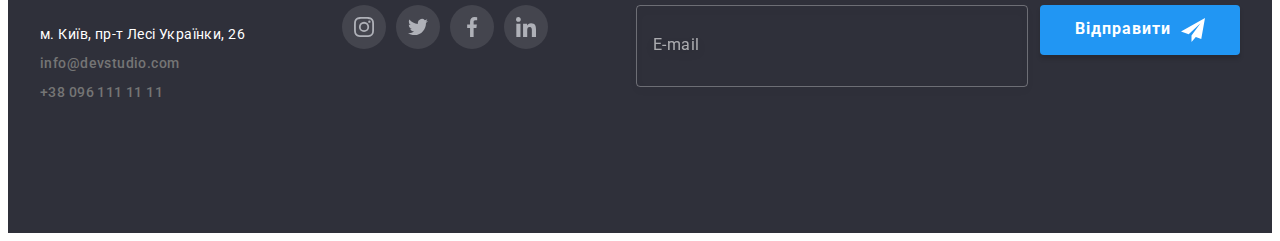
==== commit 6882b4bf: "exept heared" ====
--- a/index.html
+++ b/index.html
@@ -19,8 +19,8 @@
 <body data-body>
 
     <header class="header">
-        <div class="container header-nav">
-            <a class="header--logo logo" href="WebStudio"> <span class="spanlogo">Web</span>Studio</a>
+        <div class="container header__container">
+            <a class="header--logo logo" href="WebStudio"> <span class="logo__span">Web</span>Studio</a>
                 <button type="button" class="menu-button" aria-expanded="true" data-menu-button>
                     <svg width="40" height="40" class="menu-button__icon">
                         <use href="./images/icons.svg#icon-menu-mob" class="icon__menu"></use>
@@ -29,18 +29,17 @@
                 </button>
             
             <div data-menu class="header__menu">
-                <nav class="main-nav">   
-                    <ul class="site-nav">
-                        
-                        <li class="header-li"><a class="navigation current" href="./index.html">Студія</a> </li>
-                        <li class="header-li"><a class="navigation non-current" href="./portfolio.html">Портфоліо</a></li>
-                        <li class="header-li"><a class="navigation non-current" href="Контакти">Контакти</a> </li>
-                        <li><img src="./images/hero-img-mob.jpg" alt=""></li>
+                <nav class="navigation">   
+                    <ul class="navigation__nav">
+                        
+                        <li class="header-li"><a class="navigation__page current" href="./index.html">Студія</a> </li>
+                        <li class="header-li"><a class="navigation__page non-current" href="./portfolio.html">Портфоліо</a></li>
+                        <li class="header-li"><a class="navigation__page non-current" href="Контакти">Контакти</a> </li>
+                        
                     </ul> 
                     
                 
                 </nav>
-                
                 
                     <ul class="auth-nav">
                         <li class="header-li">
--- a/css/main.min.css
+++ b/css/main.min.css
@@ -1 +1 @@
-:root{--primary-text-color: rgba(33, 33, 33, 1);--secondary-text-color: rgba(117, 117, 117, 1);--accent-color: rgba(33, 150, 243, 1);--white-color: rgba(255, 255, 255, 1);--cub: cubic-bezier(0.4, 0, 0.2, 1) }body{font-family:"Roboto",sans-serif;letter-spacing:.03em;font-size:14px}h1,h2,h3,h4,h5,h6,p{margin:0}img{display:block;max-width:100%;height:auto}ul{margin:0;padding:0;list-style:none}button{cursor:pointer}.hide{border:0;height:1px;margin:-1px;overflow:hidden;padding:0;width:1px}.img{display:block;width:100%;height:auto}.section--title{color:var(--primary-text-color);font-size:28px;line-height:1.1785714286;text-align:center;letter-spacing:.03em;margin-bottom:30px}@media screen and (min-width: 1200px){.section--title{margin-bottom:50px;font-size:36px;line-height:1.1666666667}}.section{padding:60px 0}@media screen and (min-width: 1200px){.section{padding:94px 0}}.logo{display:inline-block;color:var(--primary-text-color);font-family:"Raleway";font-weight:700;font-size:26px;line-height:1.71;text-decoration:none;text-align:start;margin-right:93px;padding-top:24px;padding-bottom:24px}.spanlogo{color:var(--accent-color)}.section.no-padding{padding-top:0px}.column-title{color:var(--primary-text-color);font-weight:700;font-size:14px;line-height:1.14;text-transform:uppercase;margin-bottom:10px}.column-descr{color:var(--secondary-text-color);font-size:14px;line-height:1.71}.list{display:flex;gap:30px}footer{background-color:#2f303a;padding:60px 0}.container{width:100%;margin-left:auto;margin-right:auto;padding-right:15px;padding-left:15px}@media screen and (min-width: 480px){.container{max-width:480px}}@media screen and (min-width: 768px){.container{max-width:768px}}@media screen and (min-width: 1200px){.container{max-width:1200px}}.backdrop{position:fixed;width:100%;height:100%;top:0px;background-color:rgba(0,0,0,.2);transition:visibility 300ms var(--cub),opacity 300ms var(--cub)}.modal{position:absolute;min-height:581px;box-shadow:0px 1px 3px rgba(0,0,0,.12),0px 1px 1px rgba(0,0,0,.14),0px 2px 1px rgba(0,0,0,.2);background-color:var(--white-color);border-radius:4px;top:50%;left:50%;transform:translate(-50%, -40vh);width:90%;height:609px;padding:20px;transition:transform 300ms var(--cub)}@media screen and (min-width: 480px){.modal{width:450px;height:609px;padding:40px}}@media screen and (min-width: 1200px){.modal{top:50%;left:50%;transform:translate(-50%, -50%);width:528px;height:581px}}.backdrop.is-hidden .modal{transform:translate(-50%, -50%) scale(0)}.is-hidden{visibility:hidden;opacity:0;pointer-events:none}.modal-btn{fill:#000;width:11px;height:11px}.modal-title{display:block;margin-bottom:12px;font-weight:700;font-size:20px;line-height:1.5;text-align:center;letter-spacing:.03em}@media screen and (min-width: 1200px){.modal-title{line-height:1.15}}.modal-input{width:100%;height:40px;padding-left:42px;border:1px solid rgba(33,33,33,.2);border-radius:4px;background-color:rgba(0,0,0,0);outline:rgba(0,0,0,0);transition:border-color 250ms var(--cub)}.icon-parent{position:relative;margin-bottom:10px}.icon-parent :hover,.icon-parent :focus{border-color:var(--accent-color)}.input-icon{position:absolute;left:15px;top:50%;transform:translateY(-50%);transition:fill 250ms var(--cub)}.modal-input:focus+.input-icon{fill:var(--accent-color)}.modal-label{display:block;font-size:12px;line-height:1.16;letter-spacing:.01em;color:#757575;margin-bottom:4px}.modal-comment{width:100%;height:120px;resize:none;border:1px solid rgba(33,33,33,.2);border-radius:4px;outline:none;transition:border-color 250ms var(--cub);padding:12px 16px;margin-bottom:20px}.modal-comment:focus,.modal-comment:hover{border-color:var(--accent-color)}.modal-comment::-moz-placeholder{font-family:"Roboto";font-weight:400;font-size:12px;line-height:1.16;letter-spacing:.01em;color:rgba(117,117,117,.5);-moz-transition:color 250ms var(--cub);transition:color 250ms var(--cub)}.modal-comment:-ms-input-placeholder{font-family:"Roboto";font-weight:400;font-size:12px;line-height:1.16;letter-spacing:.01em;color:rgba(117,117,117,.5);-ms-transition:color 250ms var(--cub);transition:color 250ms var(--cub)}.modal-comment::placeholder{font-family:"Roboto";font-weight:400;font-size:12px;line-height:1.16;letter-spacing:.01em;color:rgba(117,117,117,.5);transition:color 250ms var(--cub)}.modal-comment:hover::-moz-placeholder{color:var(--accent-color)}.modal-comment:hover:-ms-input-placeholder{color:var(--accent-color)}.modal-comment:hover::placeholder{color:var(--accent-color)}.btn-modalsubmit{margin-left:auto;margin-right:auto;height:50px;width:200px;margin-top:30px;color:var(--white-color);background-color:var(--accent-color);border:none;font-family:"Roboto";font-style:normal;font-weight:700;font-size:16px;line-height:1.88;letter-spacing:.06em;display:flex;align-items:center;justify-content:center;box-shadow:0px 4px 4px rgba(0,0,0,.15);border-radius:4px}.checkbox{position:relative;width:406px;height:17px;display:flex;align-items:center;margin-left:auto;margin-right:auto}.modal-checkbox{margin:0;width:15px;height:15px}.modal-text{font-family:"Roboto";font-style:normal;font-weight:400;font-size:14px;line-height:1.71;letter-spacing:.03em;color:#757575;margin-left:7px}.modal-link{font-family:"Roboto";font-style:normal;font-weight:400;font-size:14px;line-height:1.71;letter-spacing:.03em;text-decoration:none;color:#2196f3}.check-icon{position:absolute;top:0;left:0;fill:#fff;opacity:0;padding-bottom:2px;padding-right:2px}.modal-checkbox:checked+.empty .check-icon{opacity:1}.empty{position:absolute;top:0;left:0;width:16px;height:16px;border:2px solid var(--secondary-text-color);border-radius:2px;transition:border;transition-duration:250ms;transition-timing-function:cubic-bezier(0.4, 0, 0.2, 1)}.modal-checkbox:checked+.empty{background-color:var(--accent-color);border:2px solid var(--accent-color)}.button{margin-left:auto;margin-right:auto;height:50px;width:200px;margin-top:30px;color:var(--white-color);background-color:var(--accent-color);border:none;font-family:"Roboto";font-style:normal;font-weight:700;font-size:16px;line-height:1.88;letter-spacing:.06em;display:flex;align-items:center;justify-content:center;box-shadow:0px 4px 4px rgba(0,0,0,.15);border-radius:4px}.header{border-bottom:1px solid #ececec}.container.header-nav{position:relative}@media screen and (min-width: 768px){.container.header-nav{display:flex}}.menu-button{display:inline-block;width:40px;height:40px;margin-left:auto;padding:0;background-color:rgba(0,0,0,0);border:none;z-index:2}@media screen and (min-width: 768px){.menu-button{display:none}}.menu-button__icon{transition:fill #212121}.menu-button:active .menu-button__icon{fill:var(--accent-color)}.icon__cross{display:none}.menu-button.is-open .icon__cross{display:block}.menu-button.is-open .icon__menu{display:none}.header__menu{display:none}@media screen and (max-width: 767px){.header__menu.is-open{position:fixed;top:0;left:0;display:flex;flex-direction:column;justify-content:space-between;width:100vw;height:100vh;height:100dvh;padding:48px 40px;overflow:auto;background-color:var(--white-color);z-index:1}}@media screen and (min-width: 768px){.header__menu{display:flex;align-items:center;margin-left:88px}}@media screen and (min-width: 1200px){.header__menu{margin-left:93px}}.header__menu .header-li{display:flex}@media screen and (max-width: 767px){.header__menu .header-li{flex-direction:column-reverse;gap:32px;margin-top:auto;margin-bottom:64px}}@media screen and (min-width: 768px){.header__menu .header-li{margin-left:96px;flex-direction:column;gap:10px}}@media screen and (min-width: 1200px){.header__menu .header-li{margin-left:305px;flex-direction:row;gap:40px}}.header__menu .site-nav{display:flex;flex-direction:column;gap:32px}@media screen and (min-width: 768px){.header__menu .site-nav{flex-direction:row;gap:50px;flex-basis:calc((100% - 100px)/3)}}.header__menu .auth-nav{display:flex;justify-content:end;align-items:center;padding-top:25px;padding-bottom:25px;gap:40px}.header__menu .phone-icon{font-weight:500;font-size:26px;line-height:1.5384615385;letter-spacing:.02em}@media screen and (min-width: 480px){.header__menu .phone-icon{font-size:34px;line-height:1.1764705882}}@media screen and (min-width: 768px){.header__menu .main-nav{align-items:center}}.header__menu .header-socials{display:flex;flex-wrap:wrap}.header__menu .header-socials__item:not(:first-child){padding-left:10px}.header__menu .header-socials__item:not(:last-child){padding-right:10px;border-right:1px solid rgba(33,33,33,.2)}.header__menu .header-socials .logo{display:inline-block;color:var(--primary-text-color);font-family:"Raleway";font-weight:700;font-size:26px;line-height:1.71;text-decoration:none;text-align:start;margin-right:93px;padding-top:16px;padding-bottom:16px}@media screen and (min-width: 1200px){.header__menu .header-socials .logo{padding-top:24px;padding-bottom:24px}}.header__menu .header-socials .spanlogo{color:var(--accent-color)}.header__menu .header-socials .navigation.current{color:var(--accent-color)}@media screen and (min-width: 1200px){.header__menu .header-socials .navigation.current::after{content:"";position:absolute;display:block;width:100%;height:4px;background-color:var(--accent-color);bottom:0;left:0;border-radius:4px;opacity:1}}.header__menu .header-socials .navigation{color:var(--primary-text-color);font-weight:500;font-size:36px;line-height:1.25;letter-spacing:.02em;text-decoration:none;transition:color 250ms var(--cub)}.header__menu .header-socials .navigation:acrive{font-size:40px;line-height:1.175}@media screen and (min-width: 480px){.header__menu .header-socials .navigation{font-size:40px;line-height:1.175}}@media screen and (min-width: 768px){.header__menu .header-socials .navigation{display:inline-block;padding-top:32px;padding-bottom:32px;font-size:14px;line-height:1.1428571429}}@media screen and (min-width: 1200px){.header__menu .header-socials .navigation:hover,.header__menu .header-socials .navigation:focus{color:var(--accent-color)}}@media screen and (min-width: 768px){.header__menu .header-socials .navigation.non-current::after{content:"";position:absolute;display:block;width:100%;height:4px;background-color:var(--accent-color);bottom:0;left:0;border-radius:4px;opacity:.5;transform:scaleY(0);transition:opacity 250ms var(--cub),transform 250ms var(--cub)}}@media screen and (min-width: 1200px){.header__menu .header-socials .navigation.non-current:hover::after,.header__menu .header-socials .navigation.non-current:focus::after{opacity:.7;transform:scaleY(1)}}.header__menu .header-socials .header-li>.contact{transition:color 250ms var(--cub)}@media screen and (min-width: 768px){.header__menu .header-socials .header-li>.contact{font-size:12px;line-height:1.1666666667;letter-spacing:.02em}.header__menu .header-socials .header-li>.contact:active{color:var(--accent-color)}}@media screen and (min-width: 1200px){.header__menu .header-socials .header-li>.contact{display:block;padding:32px 0;font-size:14px;line-height:1.1428571429}.header__menu .header-socials .header-li>.contact:hover,.header__menu .header-socials .header-li>.contact:focus{color:var(--accent-color)}}@media screen and (min-width: 768px){.header__menu .header-li>.contact{display:flex;align-items:center;color:inherit}}.header__menu .contact{color:var(--secondary-text-color);font-weight:500;font-size:14px;line-height:1.14;letter-spacing:.02em;text-decoration:none;font-style:normal;padding-top:32px;padding-bottom:32px;margin-left:auto;transition:color 250ms var(--cub)}.header__menu .contact:hover,.header__menu .contact:focus{color:var(--accent-color)}.header__menu .head-icon{display:none}@media screen and (min-width: 768px){.header__menu .head-icon{display:block;margin-right:8px;fill:currentColor;transition:fill 250ms var(--cub)}.contact:active .header__menu .head-icon{fill:var(--accent-color)}}@media screen and (min-width: 1200px){.header__menu{margin-right:10px}.contact:hover .header__menu,.contact:focus .header__menu{fill:var(--accent-color)}}.main{text-align:center;margin-left:auto;margin-right:auto;padding:118px 0;background-image:linear-gradient(rgba(47, 48, 58, 0.4), rgba(47, 48, 58, 0.4)),url(../../images/hero-img-mob.jpg);background-repeat:no-repeat;background-position:center;background-size:cover;background-position:center}@media(min-device-pixel-ratio: 2),(-webkit-min-device-pixel-ratio: 2),(min-resolution: 192dpi),(min-resolution: 2dppx){.main{background-image:linear-gradient(rgba(47, 48, 58, 0.4), rgba(47, 48, 58, 0.4)),url(../../images/hero-img-mob2px.jpg);background-repeat:no-repeat}}@media screen and (min-width: 480px){.main{background-image:linear-gradient(rgba(47, 48, 58, 0.4), rgba(47, 48, 58, 0.4)),url(../../images/hero-img-tablet.jpg)}}@media screen and (min-width: 480px)and (min-device-pixel-ratio: 2),screen and (min-width: 480px)and (-webkit-min-device-pixel-ratio: 2),screen and (min-width: 480px)and (min-resolution: 192dpi),screen and (min-width: 480px)and (min-resolution: 2dppx){.main{background-image:linear-gradient(rgba(47, 48, 58, 0.4), rgba(47, 48, 58, 0.4)),url(../../images/hero-img-tablet2px.jpg)}}@media screen and (min-width: 768px){.main{min-width:768;background-image:linear-gradient(rgba(47, 48, 58, 0.4), rgba(47, 48, 58, 0.4)),url(../../images/hero-img-descktop.jpg)}}@media screen and (min-width: 768px)and (min-device-pixel-ratio: 2),screen and (min-width: 768px)and (-webkit-min-device-pixel-ratio: 2),screen and (min-width: 768px)and (min-resolution: 192dpi),screen and (min-width: 768px)and (min-resolution: 2dppx){.main{background-image:linear-gradient(rgba(47, 48, 58, 0.4), rgba(47, 48, 58, 0.4)),url(../../images/hero-img-descktop2px.jpg)}}@media screen and (min-width: 1200px){.main{max-width:1600px;height:600px;padding:200px 0}}.main__title{color:var(--white-color);max-width:360px;margin-left:auto;margin-right:auto;margin-bottom:30px;text-align:center;font-weight:900;font-size:26px;line-height:1.6153846154;text-align:center;letter-spacing:.06em;text-transform:uppercase}@media screen and (min-width: 1200px){.main__title{max-width:696px;font-size:44px;line-height:1.3636363636}}.main__button{color:var(--white-color);background-color:var(--accent-color);box-shadow:0px 4px 4px rgba(0,0,0,.15);border-radius:4px;border:0px;font-family:"Roboto",sans-serif;font-weight:500;font-size:16px;line-height:1.62;text-align:center;letter-spacing:.06em;display:block;margin:0 auto;width:216px;height:50px;padding:10px 24px}.team--list{display:flex;flex-direction:column;gap:30px;align-items:center}@media screen and (min-width: 768px){.team--list{flex-direction:row;flex-wrap:wrap}}.team--item{max-width:450px;background-color:var(--white-color);box-shadow:0px 1px 3px rgba(0,0,0,.12),0px 1px 1px rgba(0,0,0,.14),0px 2px 1px rgba(0,0,0,.2);border-radius:0px 0px 4px 4px}@media screen and (min-width: 768px){.team--item{width:calc((100% - 30px)/2)}}@media screen and (min-width: 1200px){.team--item{width:calc((100% - 90px)/4)}}.team--card{padding-top:30px;padding-bottom:24px;text-align:center}@media screen and (min-width: 1200px){.team--card{padding:30px 30px}}.team.section{background-color:#f5f4fa}.team--card__title{color:var(--primary-text-color);font-weight:500;font-size:16px;line-height:1.18;margin-bottom:10px;margin-right:0px}.team--card__text{display:block;color:var(--secondary-text-color);font-size:16px;line-height:1.18;margin-bottom:16px}.social{display:flex;justify-content:center;gap:10px;flex-basis:calc((100% - 30px)/4)}.social__item{width:44px;height:44px}.social__link{width:100%;height:100%;border-radius:50%;display:flex;justify-content:center;align-items:center;transition:background-color 250ms var(--cub)}.social__link:active{background-color:var(--accent-color)}@media screen and (min-width: 1200px){.social__link:hover,.social__link:focus{background-color:var(--accent-color)}}.social__icon{fill:#afb1b8;transition:fill 250ms var(--cub)}.social__link:active .social__icon{fill:var(--white-color)}@media screen and (min-width: 1200px){.social__link:hover .social__icon,.social__link:focus .social__icon{fill:var(--white-color)}}.work{padding:0}@media screen and (max-width: 1199px){.work{display:none}}.work__list{display:flex;gap:30px}.work__item{width:calc((100% - 60px)/3)}.work__card{height:294px;position:relative}.work__overlay{position:absolute;width:370px;height:70px;background-color:rgba(47,48,58,.8);bottom:0}.work__overlay--title{position:absolute;font-weight:700;font-size:14px;line-height:1.14;text-align:center;letter-spacing:.03em;text-transform:uppercase;color:var(--white-color);top:50%;left:50%;transform:translate(-50%, -50%)}.benefits--list{display:flex;gap:30px;flex-direction:column}@media screen and (min-width: 768px){.benefits--list{flex-direction:row;flex-wrap:wrap;flex-basis:calc((100% - 30px)/2)}}@media screen and (min-width: 1200px){.benefits--list{flex-basis:calc((100% - 90px)/4)}}@media screen and (min-width: 768px){.benefits__item{width:354px}}@media screen and (min-width: 1200px){.benefits__item{width:270px}}.benefits__title{font-size:14px;line-height:1.1428571429;letter-spacing:.03em;text-transform:uppercase;margin-bottom:10px;text-align:center}@media screen and (min-width: 768px){.benefits__title{text-align:start}}@media screen and (min-width: 1200px){.benefits__title{text-align:center}}.benefits__icon-div{display:flex;justify-content:center;align-items:center;height:120px;background-color:#f5f4fa;margin-bottom:30px;border-radius:4px}@media screen and (min-width: 768px){.benefits__icon-div{width:354px}}@media screen and (min-width: 1200px){.benefits__icon-div{width:270px}}.benefits__icon{align-items:center}.client-container{padding-left:0;padding-right:0}.client-main-box{display:flex;flex-wrap:wrap;justify-content:center;gap:30px}.client-box__item{width:210px;height:92px}@media screen and (min-width: 768px){.client-box__item{flex-basis:226px}}@media screen and (min-width: 1200px){.client-box__item{flex-basis:170px}}.client-title{font-weight:700;font-size:36px;line-height:1.16;text-align:center;letter-spacing:.03em;text-transform:initial;color:var(--primary-text-color);margin-bottom:50px}.client-link{display:flex;justify-content:center;align-items:center;width:100%;height:100%;border:1px solid;border-radius:4px;border-color:#afb1b8;transition:border-color 250ms var(--cub)}.client-link:active{border-color:var(--accent-color)}@media screen and (min-width: 1200px){.client-link:hover,.client-link:focus{border-color:var(--accent-color)}}.client-icon{fill:#afb1b8;background-size:contain;cursor:pointer;transition:fill 250ms var(--cub)}.client-link:active .client-icon{fill:var(--accent-color)}@media screen and (min-width: 1200px){.client-link:hover .client-icon,.client-link:focus .client-icon{fill:var(--accent-color)}}@media screen and (min-width: 768px){.footer-container{display:flex;flex-wrap:wrap;justify-content:space-around;align-items:baseline}}@media screen and (min-width: 1200px){.footer-container{gap:70px;max-width:1200px;margin-left:auto;margin-right:auto;justify-content:space-around}}.footer-nav{margin-bottom:60px}@media screen and (max-width: 1199px){.footer-nav{text-align:center}}@media screen and (min-width: 768px){.footer-nav{width:232px}}.footer-logo{display:block;color:#fff;font-family:"Raleway";font-weight:700;font-size:26px;line-height:1.71;text-decoration:none;margin-bottom:28px}@media screen and (max-width: 1199px){.footer-logo{text-align:center}}.adress{display:block;color:var(--white-color);font-size:14px;line-height:1.71;text-decoration:none;font-style:normal;margin-bottom:12px;padding:auto}.footer.contact{display:inline-block;color:var(--secondary-text-color);font-size:14px;line-height:1.14;letter-spacing:.03em;margin-bottom:12px;padding:0 0}.footer-list li :not(last child){margin-bottom:8px}.invitation{display:block;font-weight:700;font-size:14px;line-height:1.14;letter-spacing:.03em;text-transform:uppercase;color:var(--white-color);text-decoration:none;margin-bottom:20px}@media screen and (max-width: 1199px){.invitation{text-align:center}}.footer-link{margin-bottom:60px}.footer .social{display:flex;gap:10px;align-items:center;justify-content:center}.social__icon.footer{fill:var(--white-color)}.social__item.footer{background-color:rgba(255,255,255,.1);border-radius:50%;width:44px;max-height:44px}@media screen and (min-width: 1200px){.footer-form{margin-left:auto}}.telegram-form{display:flex;gap:12px}@media screen and (max-width: 1100px){.telegram-form{flex-direction:column;align-items:center;gap:20px;padding-top:20px}}@media screen and (min-width: 1200px){.telegram-form{flex-direction:row;justify-content:baseline;gap:12px;padding-top:20px}}.telegram-title{font-family:"Roboto";font-style:normal;font-weight:700;font-size:14px;line-height:1.16;letter-spacing:.03em;text-transform:uppercase;color:var(--white-color)}@media screen and (max-width: 1199px){.telegram-title{text-align:center}}.footer-input{height:50px;width:100%;padding:15px 16px;color:var(--white-color);background-color:rgba(0,0,0,0);border:1px solid rgba(255,255,255,.3);filter:drop-shadow(0px 4px 4px rgba(0, 0, 0, 0.15));border-radius:4px}@media screen and (min-width: 480px){.footer-input{width:450px}}@media screen and (min-width: 1200px){.footer-input{width:358px}}.footer-input::-moz-placeholder{font-family:"Roboto";font-style:normal;font-weight:400;font-size:16px;line-height:20px;display:flex;align-items:center;letter-spacing:.03em;color:rgba(255,255,255,.6)}.footer-input:-ms-input-placeholder{font-family:"Roboto";font-style:normal;font-weight:400;font-size:16px;line-height:20px;display:flex;align-items:center;letter-spacing:.03em;color:rgba(255,255,255,.6)}.footer-input::placeholder{font-family:"Roboto";font-style:normal;font-weight:400;font-size:16px;line-height:20px;display:flex;align-items:center;letter-spacing:.03em;color:rgba(255,255,255,.6)}.telegram-parent .btn-modalsubmit::after{content:"";display:flex;justify-content:center;background-image:url(../iconsend.svg);background-color:var(--accent-color);width:24px;height:24px;margin-left:10px}.telegram-parent .btn-modalsubmit{margin-top:0}.portfolio-title{color:var(--primary-text-color);font-weight:700;font-size:18px;line-height:2;letter-spacing:.06em;margin-bottom:4px}.portfolio-descr{color:var(--secondary-text-color);font-size:16px;line-height:1.88}.portfolio-div{padding:24px 20px;border-top:1px solid #eee;border-bottom:1px solid #eee;border-left:1px solid #eee;border-right:1px solid #eee}.page-nav{display:flex;align-items:center;justify-content:center;margin-bottom:50px;gap:8px}.page-list{display:flex;flex-wrap:wrap}.page-li{width:370px;margin-right:30px;margin-bottom:30px;transition:box-shadow 250ms var(--cub)}.page-li:nth-child(3n){margin-right:0}.page-li:nth-child(n+7){margin-bottom:0}.page-li:hover,.page-li:focus{box-shadow:0px 1px 1px rgba(0,0,0,.12),0px 4px 4px rgba(0,0,0,.06),1px 4px 6px rgba(0,0,0,.16)}.page-button{color:var(--primary-text-color);background:#f5f4fa;font-family:"Roboto",sans-serif;font-weight:500;font-size:16px;line-height:1.62;text-align:center;letter-spacing:.03em;border-radius:4px;border:none;padding:6px 22px;transition:color 250ms var(--cub),background-color 250ms var(--cub),box-shadow 250ms var(--cub)}.page-button:hover,.page-button:focus{color:var(--white-color);background-color:var(--accent-color);box-shadow:0px 3px 1px rgba(0,0,0,.1),0px 1px 2px rgba(0,0,0,.08),0px 2px 2px rgba(0,0,0,.12);border-radius:4px}.portfolio-box{position:relative;width:370px;height:294px;overflow:hidden}.overlay-portfolio{width:370px;height:294px;background-color:rgba(33,150,243,.9);position:absolute;top:0;left:0;transform:translateY(100%);transition:transform 250ms var(--cub)}.page-li:hover .overlay-portfolio{transform:translateY(0)}.overlay-text{font-size:18px;line-height:1.56;letter-spacing:.03em;color:var(--white-color);padding:63px 24px;opacity:0;transition:opacity 250ms var(--cub) 300ms}.page-li:hover .overlay-text{opacity:1}/*# sourceMappingURL=main.min.css.map */+:root{--primary-text-color: rgba(33, 33, 33, 1);--secondary-text-color: rgba(117, 117, 117, 1);--accent-color: rgba(33, 150, 243, 1);--white-color: rgba(255, 255, 255, 1);--cub: cubic-bezier(0.4, 0, 0.2, 1) }body{font-family:"Roboto",sans-serif;letter-spacing:.03em;font-size:14px}h1,h2,h3,h4,h5,h6,p{margin:0}img{display:block;max-width:100%;height:auto}ul{margin:0;padding:0;list-style:none}button{cursor:pointer}.hide{border:0;height:1px;margin:-1px;overflow:hidden;padding:0;width:1px}.img{display:block;width:100%;height:auto}.section--title{color:var(--primary-text-color);font-size:28px;line-height:1.1785714286;text-align:center;letter-spacing:.03em;margin-bottom:30px}@media screen and (min-width: 1200px){.section--title{margin-bottom:50px;font-size:36px;line-height:1.1666666667}}.section{padding:60px 0}@media screen and (min-width: 1200px){.section{padding:94px 0}}.logo{color:var(--primary-text-color);font-family:"Raleway";font-weight:700;font-size:26px;line-height:1.71;text-decoration:none;text-align:start}.logo__span{color:var(--accent-color)}.section.no-padding{padding-top:0px}.column-title{color:var(--primary-text-color);font-weight:700;font-size:14px;line-height:1.14;text-transform:uppercase;margin-bottom:10px}.column-descr{color:var(--secondary-text-color);font-size:14px;line-height:1.71}.list{display:flex;gap:30px}footer{background-color:#2f303a;padding:60px 0}.container{width:100%;margin-left:auto;margin-right:auto;padding-right:15px;padding-left:15px}@media screen and (min-width: 480px){.container{max-width:480px}}@media screen and (min-width: 768px){.container{max-width:768px}}@media screen and (min-width: 1200px){.container{max-width:1200px}}.backdrop{position:fixed;width:100%;height:100%;top:0px;background-color:rgba(0,0,0,.2);transition:visibility 300ms var(--cub),opacity 300ms var(--cub)}.modal{position:absolute;min-height:581px;box-shadow:0px 1px 3px rgba(0,0,0,.12),0px 1px 1px rgba(0,0,0,.14),0px 2px 1px rgba(0,0,0,.2);background-color:var(--white-color);border-radius:4px;top:50%;left:50%;transform:translate(-50%, -40vh);width:90%;height:609px;padding:20px;transition:transform 300ms var(--cub)}@media screen and (min-width: 480px){.modal{width:450px;height:609px;padding:40px}}@media screen and (min-width: 1200px){.modal{top:50%;left:50%;transform:translate(-50%, -50%);width:528px;height:581px}}.backdrop.is-hidden .modal{transform:translate(-50%, -50%) scale(0)}.is-hidden{visibility:hidden;opacity:0;pointer-events:none}.modal-btn{fill:#000;width:11px;height:11px}.modal-title{display:block;margin-bottom:12px;font-weight:700;font-size:20px;line-height:1.5;text-align:center;letter-spacing:.03em}@media screen and (min-width: 1200px){.modal-title{line-height:1.15}}.modal-input{width:100%;height:40px;padding-left:42px;border:1px solid rgba(33,33,33,.2);border-radius:4px;background-color:rgba(0,0,0,0);outline:rgba(0,0,0,0);transition:border-color 250ms var(--cub)}.icon-parent{position:relative;margin-bottom:10px}.icon-parent :hover,.icon-parent :focus{border-color:var(--accent-color)}.input-icon{position:absolute;left:15px;top:50%;transform:translateY(-50%);transition:fill 250ms var(--cub)}.modal-input:focus+.input-icon{fill:var(--accent-color)}.modal-label{display:block;font-size:12px;line-height:1.16;letter-spacing:.01em;color:#757575;margin-bottom:4px}.modal-comment{width:100%;height:120px;resize:none;border:1px solid rgba(33,33,33,.2);border-radius:4px;outline:none;transition:border-color 250ms var(--cub);padding:12px 16px;margin-bottom:20px}.modal-comment:focus,.modal-comment:hover{border-color:var(--accent-color)}.modal-comment::-moz-placeholder{font-family:"Roboto";font-weight:400;font-size:12px;line-height:1.16;letter-spacing:.01em;color:rgba(117,117,117,.5);-moz-transition:color 250ms var(--cub);transition:color 250ms var(--cub)}.modal-comment:-ms-input-placeholder{font-family:"Roboto";font-weight:400;font-size:12px;line-height:1.16;letter-spacing:.01em;color:rgba(117,117,117,.5);-ms-transition:color 250ms var(--cub);transition:color 250ms var(--cub)}.modal-comment::placeholder{font-family:"Roboto";font-weight:400;font-size:12px;line-height:1.16;letter-spacing:.01em;color:rgba(117,117,117,.5);transition:color 250ms var(--cub)}.modal-comment:hover::-moz-placeholder{color:var(--accent-color)}.modal-comment:hover:-ms-input-placeholder{color:var(--accent-color)}.modal-comment:hover::placeholder{color:var(--accent-color)}.btn-modalsubmit{margin-left:auto;margin-right:auto;height:50px;width:200px;margin-top:30px;color:var(--white-color);background-color:var(--accent-color);border:none;font-family:"Roboto";font-style:normal;font-weight:700;font-size:16px;line-height:1.88;letter-spacing:.06em;display:flex;align-items:center;justify-content:center;box-shadow:0px 4px 4px rgba(0,0,0,.15);border-radius:4px}.checkbox{position:relative;width:406px;height:17px;display:flex;align-items:center;margin-left:auto;margin-right:auto}.modal-checkbox{margin:0;width:15px;height:15px}.modal-text{font-family:"Roboto";font-style:normal;font-weight:400;font-size:14px;line-height:1.71;letter-spacing:.03em;color:#757575;margin-left:7px}.modal-link{font-family:"Roboto";font-style:normal;font-weight:400;font-size:14px;line-height:1.71;letter-spacing:.03em;text-decoration:none;color:#2196f3}.check-icon{position:absolute;top:0;left:0;fill:#fff;opacity:0;padding-bottom:2px;padding-right:2px}.modal-checkbox:checked+.empty .check-icon{opacity:1}.empty{position:absolute;top:0;left:0;width:16px;height:16px;border:2px solid var(--secondary-text-color);border-radius:2px;transition:border;transition-duration:250ms;transition-timing-function:cubic-bezier(0.4, 0, 0.2, 1)}.modal-checkbox:checked+.empty{background-color:var(--accent-color);border:2px solid var(--accent-color)}.button{margin-left:auto;margin-right:auto;height:50px;width:200px;margin-top:30px;color:var(--white-color);background-color:var(--accent-color);border:none;font-family:"Roboto";font-style:normal;font-weight:700;font-size:16px;line-height:1.88;letter-spacing:.06em;display:flex;align-items:center;justify-content:center;box-shadow:0px 4px 4px rgba(0,0,0,.15);border-radius:4px}.header{border-bottom:1px solid #ececec}.header__container{position:relative}@media screen and (min-width: 768px){.header__container{display:flex}}.logo{display:inline-block;padding-top:16px;padding-bottom:16px}@media screen and (min-width: 1200px){.logo{padding-top:24px;padding-bottom:24px}}.navigation{display:flex;align-items:center;margin-right:auto;padding-top:25px;padding-bottom:25px}.navigation__nav{display:flex;gap:50px}.header__menu{display:flex;align-items:center}.auth-nav{display:flex;justify-content:end;align-items:center;padding-top:25px;padding-bottom:25px;gap:40px;margin-left:305px}.navigation__page.current{color:var(--accent-color)}.navigation__page.current::after{content:"";position:absolute;display:block;width:100%;height:4px;background-color:var(--accent-color);bottom:0;left:0;border-radius:4px;opacity:1}.navigation__page{position:relative;color:var(--primary-text-color);font-weight:500;font-size:14px;line-height:1.14;letter-spacing:.02em;text-decoration:none;padding-top:32px;padding-bottom:32px;display:block;transition:color 250ms var(--cub)}.navigation__page:hover,.navigation__page:focus{color:var(--accent-color)}.navigation__page.non-current::after{content:"";position:absolute;display:block;width:100%;height:4px;background-color:var(--accent-color);bottom:0;left:0;border-radius:4px;opacity:.5;transform:scaleY(0);transition:opacity 250ms var(--cub),transform 250ms var(--cub)}.navigation__page.non-current:hover::after,.navigation__page.non-current:focus::after{opacity:.7;transform:scaleY(1)}.contact{color:var(--secondary-text-color);font-weight:500;font-size:14px;line-height:1.14;letter-spacing:.02em;text-decoration:none;font-style:normal;padding-top:32px;padding-bottom:32px;margin-left:auto;transition:color 250ms var(--cub)}.contact:hover,.contact:focus{color:var(--accent-color)}.head-icon{fill:var(--secondary-text-color);margin-right:10px;position:relative;top:3px;transition:fill 250ms var(--cub)}.contact:hover .head-icon{fill:var(--accent-color)}.header-socials{display:flex;flex-wrap:wrap}@media screen and (min-width: 480px){.header-socials{flex-wrap:nowrap}}@media screen and (min-width: 768px){.header-socials{display:none}}.header-socials__item:not(:first-child){padding-left:10px}.header-socials__item:not(:last-child){padding-right:10px;border-right:1px solid var(--accent-color)}.header-socials__link{font-weight:500;font-size:16px;line-height:1.375;letter-spacing:.02em;text-decoration:none;color:var(--accent-color)}.menu-button{display:inline-block;width:40px;height:40px;margin-left:auto;padding:0;background-color:rgba(0,0,0,0);border:none}@media screen and (min-width: 768px){.menu-button{display:none}}.menu-button__icon{fill:#212121}.menu-button:active .menu-button__icon{fill:var(--accent-color)}.main{text-align:center;margin-left:auto;margin-right:auto;padding:118px 0;background-image:linear-gradient(rgba(47, 48, 58, 0.4), rgba(47, 48, 58, 0.4)),url(../../images/hero-img-mob.jpg);background-repeat:no-repeat;background-position:center;background-size:cover;background-position:center}@media(min-device-pixel-ratio: 2),(-webkit-min-device-pixel-ratio: 2),(min-resolution: 192dpi),(min-resolution: 2dppx){.main{background-image:linear-gradient(rgba(47, 48, 58, 0.4), rgba(47, 48, 58, 0.4)),url(../../images/hero-img-mob2px.jpg);background-repeat:no-repeat}}@media screen and (min-width: 480px){.main{background-image:linear-gradient(rgba(47, 48, 58, 0.4), rgba(47, 48, 58, 0.4)),url(../../images/hero-img-tablet.jpg)}}@media screen and (min-width: 480px)and (min-device-pixel-ratio: 2),screen and (min-width: 480px)and (-webkit-min-device-pixel-ratio: 2),screen and (min-width: 480px)and (min-resolution: 192dpi),screen and (min-width: 480px)and (min-resolution: 2dppx){.main{background-image:linear-gradient(rgba(47, 48, 58, 0.4), rgba(47, 48, 58, 0.4)),url(../../images/hero-img-tablet2px.jpg)}}@media screen and (min-width: 768px){.main{min-width:768;background-image:linear-gradient(rgba(47, 48, 58, 0.4), rgba(47, 48, 58, 0.4)),url(../../images/hero-img-descktop.jpg)}}@media screen and (min-width: 768px)and (min-device-pixel-ratio: 2),screen and (min-width: 768px)and (-webkit-min-device-pixel-ratio: 2),screen and (min-width: 768px)and (min-resolution: 192dpi),screen and (min-width: 768px)and (min-resolution: 2dppx){.main{background-image:linear-gradient(rgba(47, 48, 58, 0.4), rgba(47, 48, 58, 0.4)),url(../../images/hero-img-descktop2px.jpg)}}@media screen and (min-width: 1200px){.main{max-width:1600px;height:600px;padding:200px 0}}.main__title{color:var(--white-color);max-width:360px;margin-left:auto;margin-right:auto;margin-bottom:30px;text-align:center;font-weight:900;font-size:26px;line-height:1.6153846154;text-align:center;letter-spacing:.06em;text-transform:uppercase}@media screen and (min-width: 1200px){.main__title{max-width:696px;font-size:44px;line-height:1.3636363636}}.main__button{color:var(--white-color);background-color:var(--accent-color);box-shadow:0px 4px 4px rgba(0,0,0,.15);border-radius:4px;border:0px;font-family:"Roboto",sans-serif;font-weight:500;font-size:16px;line-height:1.62;text-align:center;letter-spacing:.06em;display:block;margin:0 auto;width:216px;height:50px;padding:10px 24px}.team--list{display:flex;flex-direction:column;gap:30px;align-items:center}@media screen and (min-width: 768px){.team--list{flex-direction:row;flex-wrap:wrap}}.team--item{max-width:450px;background-color:var(--white-color);box-shadow:0px 1px 3px rgba(0,0,0,.12),0px 1px 1px rgba(0,0,0,.14),0px 2px 1px rgba(0,0,0,.2);border-radius:0px 0px 4px 4px}@media screen and (min-width: 768px){.team--item{width:calc((100% - 30px)/2)}}@media screen and (min-width: 1200px){.team--item{width:calc((100% - 90px)/4)}}.team--card{padding-top:30px;padding-bottom:24px;text-align:center}@media screen and (min-width: 1200px){.team--card{padding:30px 30px}}.team.section{background-color:#f5f4fa}.team--card__title{color:var(--primary-text-color);font-weight:500;font-size:16px;line-height:1.18;margin-bottom:10px;margin-right:0px}.team--card__text{display:block;color:var(--secondary-text-color);font-size:16px;line-height:1.18;margin-bottom:16px}.social{display:flex;justify-content:center;gap:10px;flex-basis:calc((100% - 30px)/4)}.social__item{width:44px;height:44px}.social__link{width:100%;height:100%;border-radius:50%;display:flex;justify-content:center;align-items:center;transition:background-color 250ms var(--cub)}.social__link:active{background-color:var(--accent-color)}@media screen and (min-width: 1200px){.social__link:hover,.social__link:focus{background-color:var(--accent-color)}}.social__icon{fill:#afb1b8;transition:fill 250ms var(--cub)}.social__link:active .social__icon{fill:var(--white-color)}@media screen and (min-width: 1200px){.social__link:hover .social__icon,.social__link:focus .social__icon{fill:var(--white-color)}}.work{padding:0}@media screen and (max-width: 1199px){.work{display:none}}.work__list{display:flex;gap:30px}.work__item{width:calc((100% - 60px)/3)}.work__card{height:294px;position:relative}.work__overlay{position:absolute;width:370px;height:70px;background-color:rgba(47,48,58,.8);bottom:0}.work__overlay--title{position:absolute;font-weight:700;font-size:14px;line-height:1.14;text-align:center;letter-spacing:.03em;text-transform:uppercase;color:var(--white-color);top:50%;left:50%;transform:translate(-50%, -50%)}.benefits--list{display:flex;gap:30px;flex-direction:column}@media screen and (min-width: 768px){.benefits--list{flex-direction:row;flex-wrap:wrap;flex-basis:calc((100% - 30px)/2)}}@media screen and (min-width: 1200px){.benefits--list{flex-basis:calc((100% - 90px)/4)}}@media screen and (min-width: 768px){.benefits__item{width:354px}}@media screen and (min-width: 1200px){.benefits__item{width:270px}}.benefits__title{font-size:14px;line-height:1.1428571429;letter-spacing:.03em;text-transform:uppercase;margin-bottom:10px;text-align:center}@media screen and (min-width: 768px){.benefits__title{text-align:start}}@media screen and (min-width: 1200px){.benefits__title{text-align:center}}.benefits__icon-div{display:flex;justify-content:center;align-items:center;height:120px;background-color:#f5f4fa;margin-bottom:30px;border-radius:4px}@media screen and (min-width: 768px){.benefits__icon-div{width:354px}}@media screen and (min-width: 1200px){.benefits__icon-div{width:270px}}.benefits__icon{align-items:center}.client-container{padding-left:0;padding-right:0}.client-main-box{display:flex;flex-wrap:wrap;justify-content:center;gap:30px}.client-box__item{width:210px;height:92px}@media screen and (min-width: 768px){.client-box__item{flex-basis:226px}}@media screen and (min-width: 1200px){.client-box__item{flex-basis:170px}}.client-title{font-weight:700;font-size:36px;line-height:1.16;text-align:center;letter-spacing:.03em;text-transform:initial;color:var(--primary-text-color);margin-bottom:50px}.client-link{display:flex;justify-content:center;align-items:center;width:100%;height:100%;border:1px solid;border-radius:4px;border-color:#afb1b8;transition:border-color 250ms var(--cub)}.client-link:active{border-color:var(--accent-color)}@media screen and (min-width: 1200px){.client-link:hover,.client-link:focus{border-color:var(--accent-color)}}.client-icon{fill:#afb1b8;background-size:contain;cursor:pointer;transition:fill 250ms var(--cub)}.client-link:active .client-icon{fill:var(--accent-color)}@media screen and (min-width: 1200px){.client-link:hover .client-icon,.client-link:focus .client-icon{fill:var(--accent-color)}}@media screen and (min-width: 768px){.footer-container{display:flex;flex-wrap:wrap;justify-content:space-around;align-items:baseline}}@media screen and (min-width: 1200px){.footer-container{gap:70px;max-width:1200px;margin-left:auto;margin-right:auto;justify-content:space-around}}.footer-nav{margin-bottom:60px}@media screen and (max-width: 1199px){.footer-nav{text-align:center}}@media screen and (min-width: 768px){.footer-nav{width:232px}}.footer-logo{display:block;color:#fff;font-family:"Raleway";font-weight:700;font-size:26px;line-height:1.71;text-decoration:none;margin-bottom:28px}@media screen and (max-width: 1199px){.footer-logo{text-align:center}}.adress{display:block;color:var(--white-color);font-size:14px;line-height:1.71;text-decoration:none;font-style:normal;margin-bottom:12px;padding:auto}.footer.contact{display:inline-block;color:var(--secondary-text-color);font-size:14px;line-height:1.14;letter-spacing:.03em;margin-bottom:12px;padding:0 0}.footer-list li :not(last child){margin-bottom:8px}.invitation{display:block;font-weight:700;font-size:14px;line-height:1.14;letter-spacing:.03em;text-transform:uppercase;color:var(--white-color);text-decoration:none;margin-bottom:20px}@media screen and (max-width: 1199px){.invitation{text-align:center}}.footer-link{margin-bottom:60px}.footer .social{display:flex;gap:10px;align-items:center;justify-content:center}.social__icon.footer{fill:var(--white-color)}.social__item.footer{background-color:rgba(255,255,255,.1);border-radius:50%;width:44px;max-height:44px}@media screen and (min-width: 1200px){.footer-form{margin-left:auto}}.telegram-form{display:flex;gap:12px}@media screen and (max-width: 1100px){.telegram-form{flex-direction:column;align-items:center;gap:20px;padding-top:20px}}@media screen and (min-width: 1200px){.telegram-form{flex-direction:row;justify-content:baseline;gap:12px;padding-top:20px}}.telegram-title{font-family:"Roboto";font-style:normal;font-weight:700;font-size:14px;line-height:1.16;letter-spacing:.03em;text-transform:uppercase;color:var(--white-color)}@media screen and (max-width: 1199px){.telegram-title{text-align:center}}.footer-input{height:50px;width:100%;padding:15px 16px;color:var(--white-color);background-color:rgba(0,0,0,0);border:1px solid rgba(255,255,255,.3);filter:drop-shadow(0px 4px 4px rgba(0, 0, 0, 0.15));border-radius:4px}@media screen and (min-width: 480px){.footer-input{width:450px}}@media screen and (min-width: 1200px){.footer-input{width:358px}}.footer-input::-moz-placeholder{font-family:"Roboto";font-style:normal;font-weight:400;font-size:16px;line-height:20px;display:flex;align-items:center;letter-spacing:.03em;color:rgba(255,255,255,.6)}.footer-input:-ms-input-placeholder{font-family:"Roboto";font-style:normal;font-weight:400;font-size:16px;line-height:20px;display:flex;align-items:center;letter-spacing:.03em;color:rgba(255,255,255,.6)}.footer-input::placeholder{font-family:"Roboto";font-style:normal;font-weight:400;font-size:16px;line-height:20px;display:flex;align-items:center;letter-spacing:.03em;color:rgba(255,255,255,.6)}.telegram-parent .btn-modalsubmit::after{content:"";display:flex;justify-content:center;background-image:url(../iconsend.svg);background-color:var(--accent-color);width:24px;height:24px;margin-left:10px}.telegram-parent .btn-modalsubmit{margin-top:0}.portfolio-title{color:var(--primary-text-color);font-weight:700;font-size:18px;line-height:2;letter-spacing:.06em;margin-bottom:4px}.portfolio-descr{color:var(--secondary-text-color);font-size:16px;line-height:1.88}.portfolio-div{padding:24px 20px;border-top:1px solid #eee;border-bottom:1px solid #eee;border-left:1px solid #eee;border-right:1px solid #eee}.page-nav{display:flex;align-items:center;justify-content:center;margin-bottom:50px;gap:8px}.page-list{display:flex;flex-wrap:wrap}.page-li{width:370px;margin-right:30px;margin-bottom:30px;transition:box-shadow 250ms var(--cub)}.page-li:nth-child(3n){margin-right:0}.page-li:nth-child(n+7){margin-bottom:0}.page-li:hover,.page-li:focus{box-shadow:0px 1px 1px rgba(0,0,0,.12),0px 4px 4px rgba(0,0,0,.06),1px 4px 6px rgba(0,0,0,.16)}.page-button{color:var(--primary-text-color);background:#f5f4fa;font-family:"Roboto",sans-serif;font-weight:500;font-size:16px;line-height:1.62;text-align:center;letter-spacing:.03em;border-radius:4px;border:none;padding:6px 22px;transition:color 250ms var(--cub),background-color 250ms var(--cub),box-shadow 250ms var(--cub)}.page-button:hover,.page-button:focus{color:var(--white-color);background-color:var(--accent-color);box-shadow:0px 3px 1px rgba(0,0,0,.1),0px 1px 2px rgba(0,0,0,.08),0px 2px 2px rgba(0,0,0,.12);border-radius:4px}.portfolio-box{position:relative;width:370px;height:294px;overflow:hidden}.overlay-portfolio{width:370px;height:294px;background-color:rgba(33,150,243,.9);position:absolute;top:0;left:0;transform:translateY(100%);transition:transform 250ms var(--cub)}.page-li:hover .overlay-portfolio{transform:translateY(0)}.overlay-text{font-size:18px;line-height:1.56;letter-spacing:.03em;color:var(--white-color);padding:63px 24px;opacity:0;transition:opacity 250ms var(--cub) 300ms}.page-li:hover .overlay-text{opacity:1}/*# sourceMappingURL=main.min.css.map */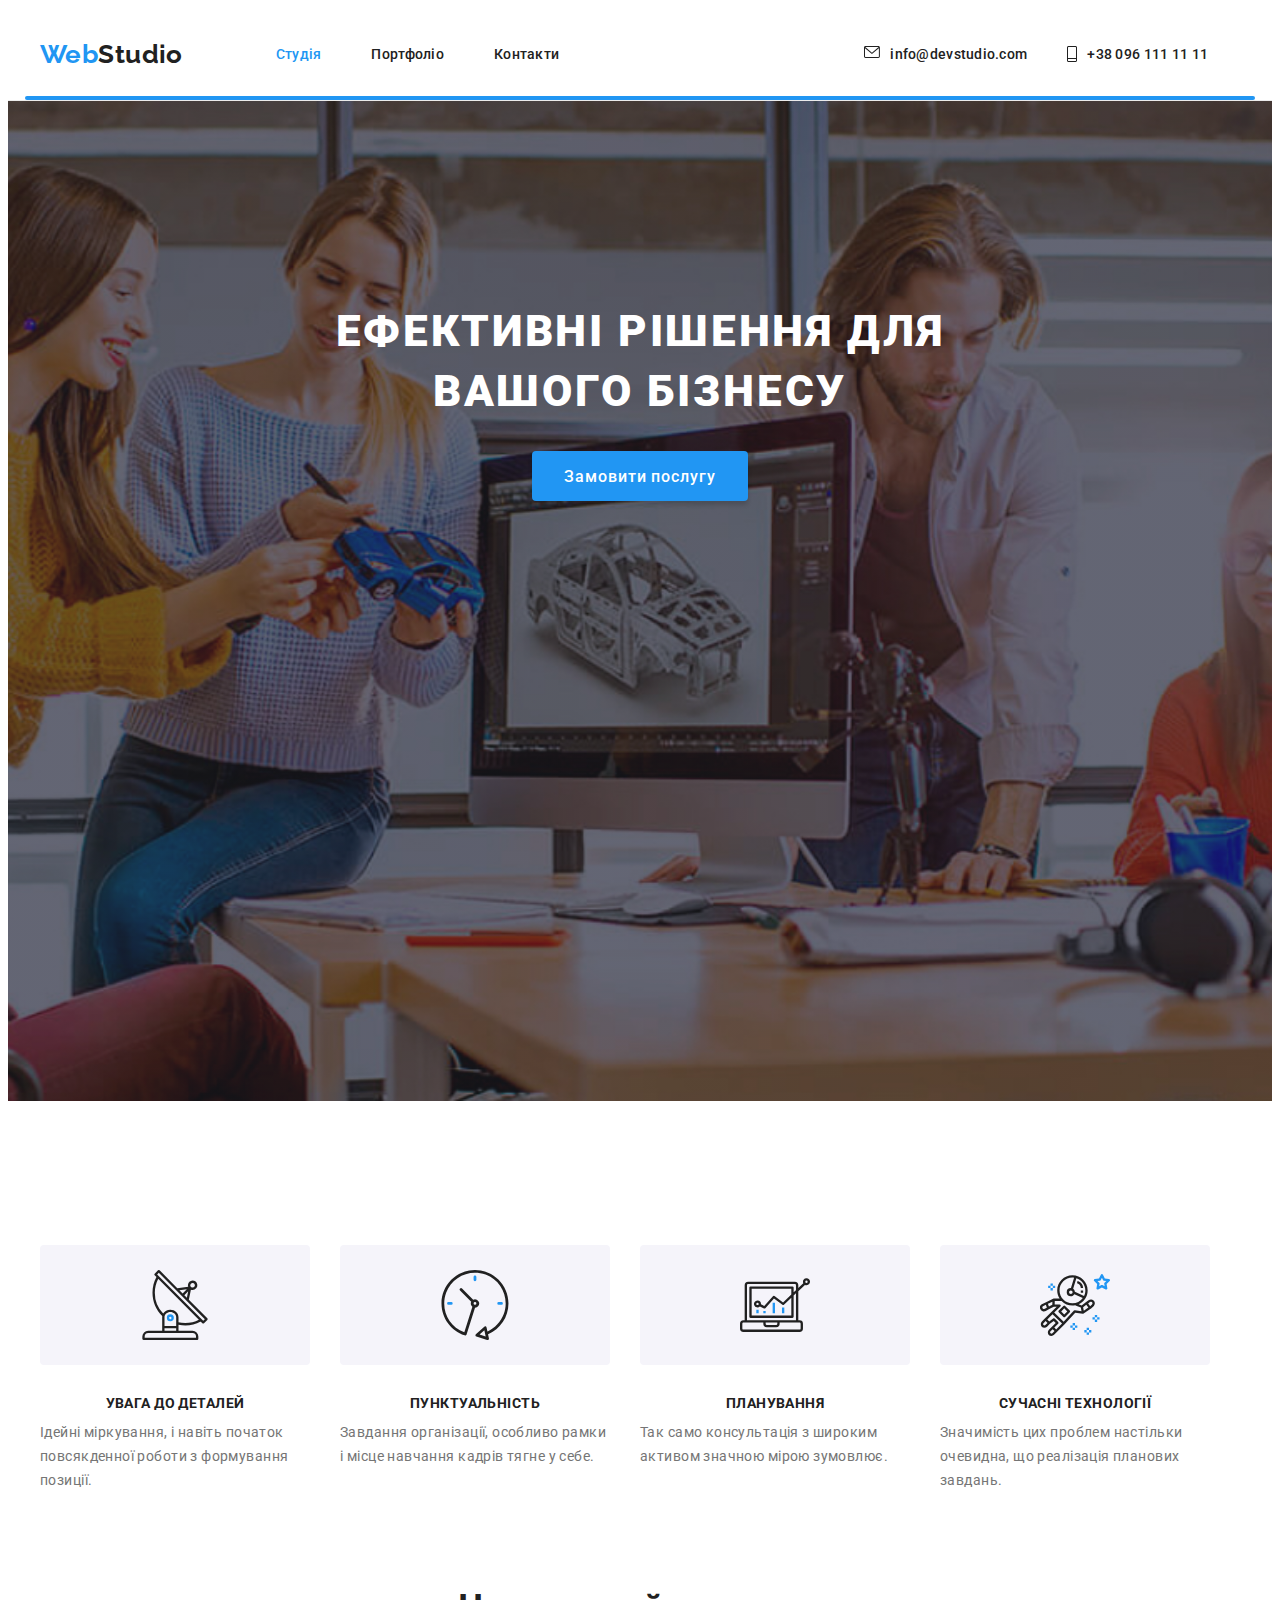
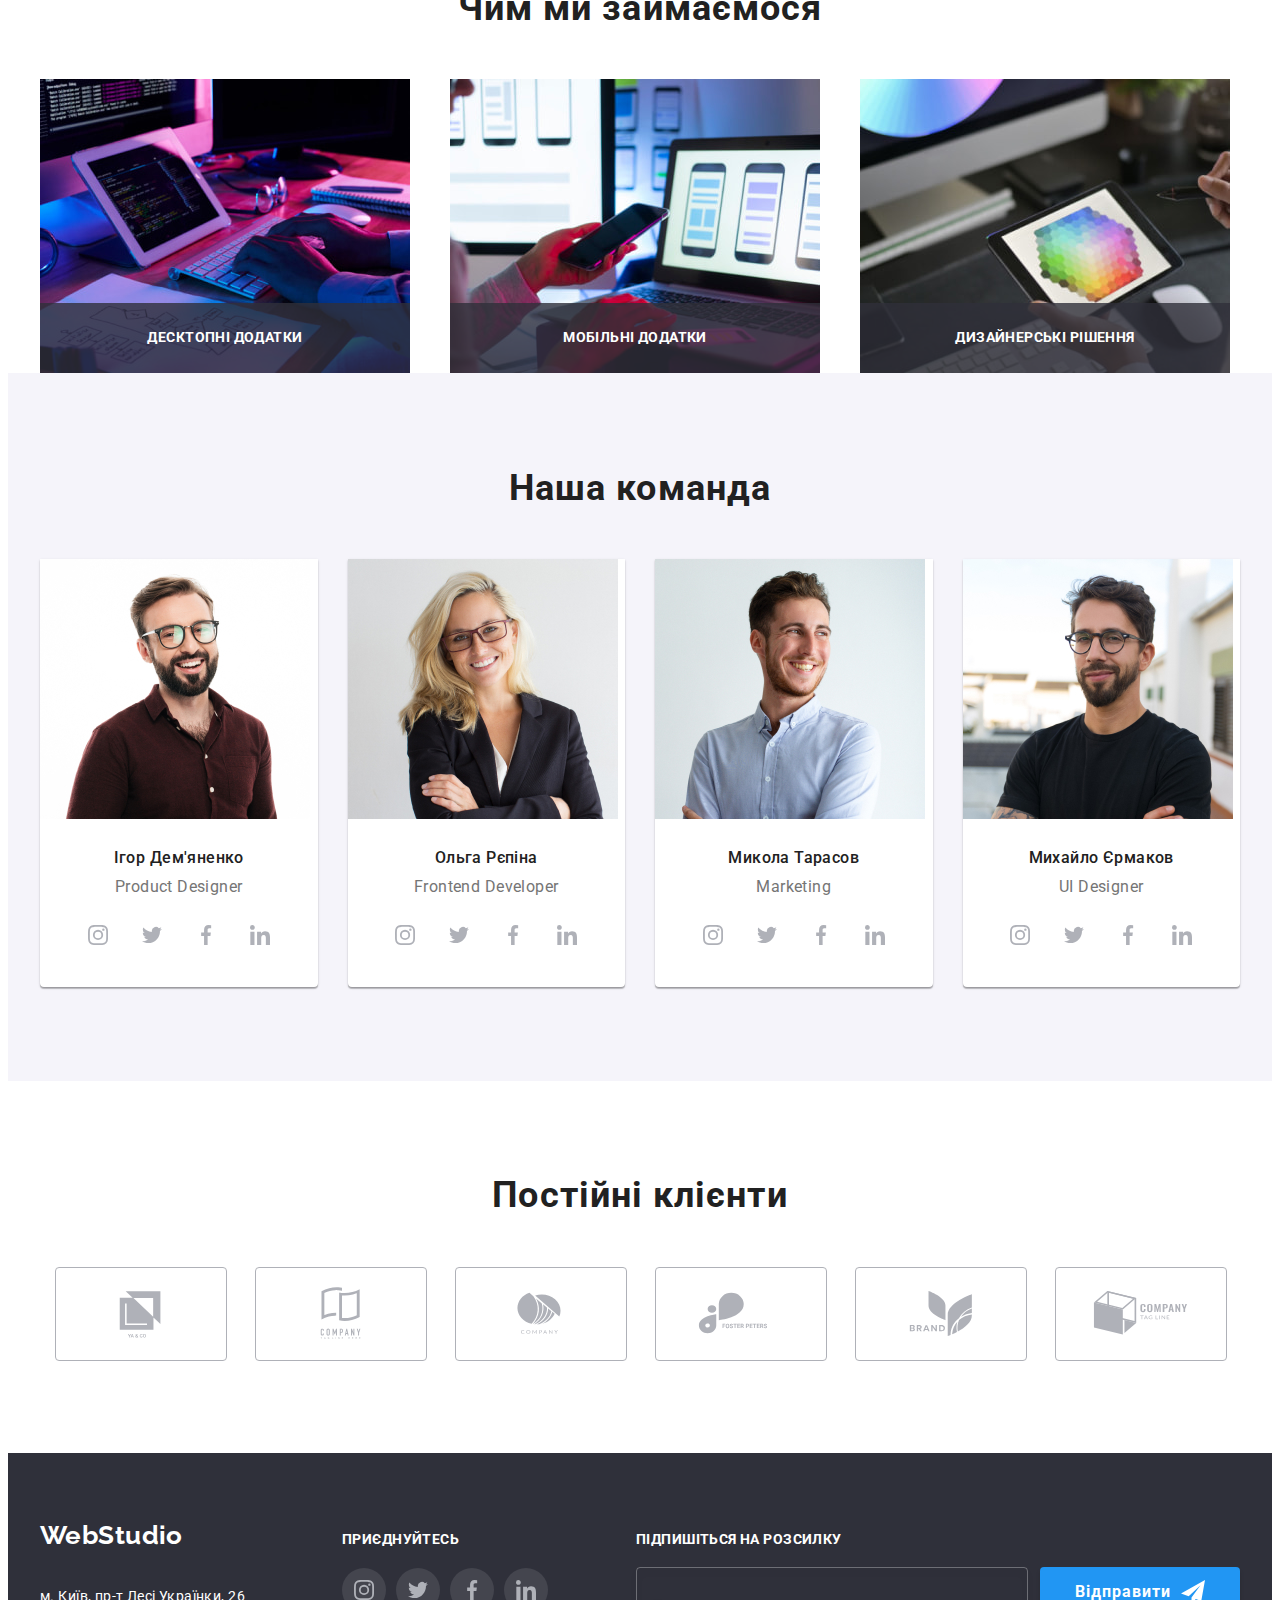
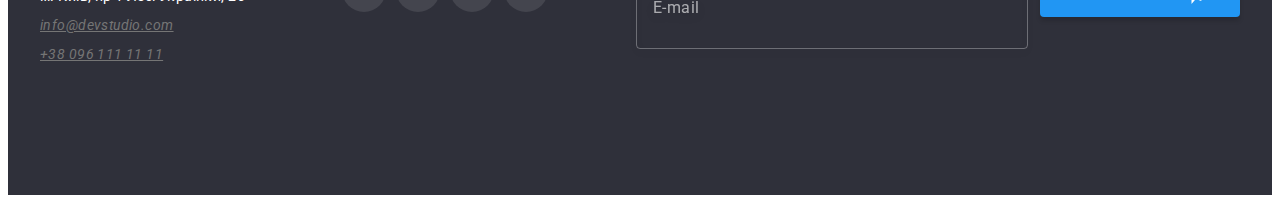
==== commit 60c11d9b: "Done" ====
--- a/index.html
+++ b/index.html
@@ -23,14 +23,14 @@
             <a class="header--logo logo" href="WebStudio"> <span class="logo__span">Web</span>Studio</a>
                 <button type="button" class="menu-button" aria-expanded="true" data-menu-button>
                     <svg width="40" height="40" class="menu-button__icon">
-                        <use href="./images/icons.svg#icon-menu-mob" class="icon__menu"></use>
-                        <use href="./images/icons.svg#icon-close" class="icon__cross"></use>
+                        <use href="./images/icons.svg#icon-menu-mob" class="icon__menu-open"></use>
+                        <use href="./images/icons.svg#icon-close" class="icon__menu-close"></use>
                     </svg>
                 </button>
             
             <div data-menu class="header__menu">
-                <nav class="navigation">   
-                    <ul class="navigation__nav">
+                <nav class="nav">   
+                    <ul class="navigation__list">
                         
                         <li class="header-li"><a class="navigation__page current" href="./index.html">Студія</a> </li>
                         <li class="header-li"><a class="navigation__page non-current" href="./portfolio.html">Портфоліо</a></li>
@@ -518,7 +518,7 @@
   <div class="backdrop is-hidden" data-modal>
         <div class="modal">
          <button class="close-modal" data-modal-close>
-             <svg class="modal-btn"  >
+             <svg class="close-modal__btn" width="16px" height="18px" >
                  <use href="./images/icons.svg#icon-Vector" ></use>
              </svg>
          </button>
@@ -537,7 +537,7 @@
             <label for="tel" class="modal-label">Телефон</label>
             <div class="icon-parent">
                 <input type="tel" name="tel" class="modal-input"  id="tel"> 
-                <svg class="input-icon" width="18px" height="18px">
+                <svg class="input-icon" width="11px" height="11px">
                     <use href="./images/icons.svg#icon-telef"></use>
                 </svg>
             </div>
--- a/css/main.min.css
+++ b/css/main.min.css
@@ -1 +1 @@
-:root{--primary-text-color: rgba(33, 33, 33, 1);--secondary-text-color: rgba(117, 117, 117, 1);--accent-color: rgba(33, 150, 243, 1);--white-color: rgba(255, 255, 255, 1);--cub: cubic-bezier(0.4, 0, 0.2, 1) }body{font-family:"Roboto",sans-serif;letter-spacing:.03em;font-size:14px}h1,h2,h3,h4,h5,h6,p{margin:0}img{display:block;max-width:100%;height:auto}ul{margin:0;padding:0;list-style:none}button{cursor:pointer}.hide{border:0;height:1px;margin:-1px;overflow:hidden;padding:0;width:1px}.img{display:block;width:100%;height:auto}.section--title{color:var(--primary-text-color);font-size:28px;line-height:1.1785714286;text-align:center;letter-spacing:.03em;margin-bottom:30px}@media screen and (min-width: 1200px){.section--title{margin-bottom:50px;font-size:36px;line-height:1.1666666667}}.section{padding:60px 0}@media screen and (min-width: 1200px){.section{padding:94px 0}}.logo{color:var(--primary-text-color);font-family:"Raleway";font-weight:700;font-size:26px;line-height:1.71;text-decoration:none;text-align:start}.logo__span{color:var(--accent-color)}.section.no-padding{padding-top:0px}.column-title{color:var(--primary-text-color);font-weight:700;font-size:14px;line-height:1.14;text-transform:uppercase;margin-bottom:10px}.column-descr{color:var(--secondary-text-color);font-size:14px;line-height:1.71}.list{display:flex;gap:30px}footer{background-color:#2f303a;padding:60px 0}.container{width:100%;margin-left:auto;margin-right:auto;padding-right:15px;padding-left:15px}@media screen and (min-width: 480px){.container{max-width:480px}}@media screen and (min-width: 768px){.container{max-width:768px}}@media screen and (min-width: 1200px){.container{max-width:1200px}}.backdrop{position:fixed;width:100%;height:100%;top:0px;background-color:rgba(0,0,0,.2);transition:visibility 300ms var(--cub),opacity 300ms var(--cub)}.modal{position:absolute;min-height:581px;box-shadow:0px 1px 3px rgba(0,0,0,.12),0px 1px 1px rgba(0,0,0,.14),0px 2px 1px rgba(0,0,0,.2);background-color:var(--white-color);border-radius:4px;top:50%;left:50%;transform:translate(-50%, -40vh);width:90%;height:609px;padding:20px;transition:transform 300ms var(--cub)}@media screen and (min-width: 480px){.modal{width:450px;height:609px;padding:40px}}@media screen and (min-width: 1200px){.modal{top:50%;left:50%;transform:translate(-50%, -50%);width:528px;height:581px}}.backdrop.is-hidden .modal{transform:translate(-50%, -50%) scale(0)}.is-hidden{visibility:hidden;opacity:0;pointer-events:none}.modal-btn{fill:#000;width:11px;height:11px}.modal-title{display:block;margin-bottom:12px;font-weight:700;font-size:20px;line-height:1.5;text-align:center;letter-spacing:.03em}@media screen and (min-width: 1200px){.modal-title{line-height:1.15}}.modal-input{width:100%;height:40px;padding-left:42px;border:1px solid rgba(33,33,33,.2);border-radius:4px;background-color:rgba(0,0,0,0);outline:rgba(0,0,0,0);transition:border-color 250ms var(--cub)}.icon-parent{position:relative;margin-bottom:10px}.icon-parent :hover,.icon-parent :focus{border-color:var(--accent-color)}.input-icon{position:absolute;left:15px;top:50%;transform:translateY(-50%);transition:fill 250ms var(--cub)}.modal-input:focus+.input-icon{fill:var(--accent-color)}.modal-label{display:block;font-size:12px;line-height:1.16;letter-spacing:.01em;color:#757575;margin-bottom:4px}.modal-comment{width:100%;height:120px;resize:none;border:1px solid rgba(33,33,33,.2);border-radius:4px;outline:none;transition:border-color 250ms var(--cub);padding:12px 16px;margin-bottom:20px}.modal-comment:focus,.modal-comment:hover{border-color:var(--accent-color)}.modal-comment::-moz-placeholder{font-family:"Roboto";font-weight:400;font-size:12px;line-height:1.16;letter-spacing:.01em;color:rgba(117,117,117,.5);-moz-transition:color 250ms var(--cub);transition:color 250ms var(--cub)}.modal-comment:-ms-input-placeholder{font-family:"Roboto";font-weight:400;font-size:12px;line-height:1.16;letter-spacing:.01em;color:rgba(117,117,117,.5);-ms-transition:color 250ms var(--cub);transition:color 250ms var(--cub)}.modal-comment::placeholder{font-family:"Roboto";font-weight:400;font-size:12px;line-height:1.16;letter-spacing:.01em;color:rgba(117,117,117,.5);transition:color 250ms var(--cub)}.modal-comment:hover::-moz-placeholder{color:var(--accent-color)}.modal-comment:hover:-ms-input-placeholder{color:var(--accent-color)}.modal-comment:hover::placeholder{color:var(--accent-color)}.btn-modalsubmit{margin-left:auto;margin-right:auto;height:50px;width:200px;margin-top:30px;color:var(--white-color);background-color:var(--accent-color);border:none;font-family:"Roboto";font-style:normal;font-weight:700;font-size:16px;line-height:1.88;letter-spacing:.06em;display:flex;align-items:center;justify-content:center;box-shadow:0px 4px 4px rgba(0,0,0,.15);border-radius:4px}.checkbox{position:relative;width:406px;height:17px;display:flex;align-items:center;margin-left:auto;margin-right:auto}.modal-checkbox{margin:0;width:15px;height:15px}.modal-text{font-family:"Roboto";font-style:normal;font-weight:400;font-size:14px;line-height:1.71;letter-spacing:.03em;color:#757575;margin-left:7px}.modal-link{font-family:"Roboto";font-style:normal;font-weight:400;font-size:14px;line-height:1.71;letter-spacing:.03em;text-decoration:none;color:#2196f3}.check-icon{position:absolute;top:0;left:0;fill:#fff;opacity:0;padding-bottom:2px;padding-right:2px}.modal-checkbox:checked+.empty .check-icon{opacity:1}.empty{position:absolute;top:0;left:0;width:16px;height:16px;border:2px solid var(--secondary-text-color);border-radius:2px;transition:border;transition-duration:250ms;transition-timing-function:cubic-bezier(0.4, 0, 0.2, 1)}.modal-checkbox:checked+.empty{background-color:var(--accent-color);border:2px solid var(--accent-color)}.button{margin-left:auto;margin-right:auto;height:50px;width:200px;margin-top:30px;color:var(--white-color);background-color:var(--accent-color);border:none;font-family:"Roboto";font-style:normal;font-weight:700;font-size:16px;line-height:1.88;letter-spacing:.06em;display:flex;align-items:center;justify-content:center;box-shadow:0px 4px 4px rgba(0,0,0,.15);border-radius:4px}.header{border-bottom:1px solid #ececec}.header__container{position:relative}@media screen and (min-width: 768px){.header__container{display:flex}}.logo{display:inline-block;padding-top:16px;padding-bottom:16px}@media screen and (min-width: 1200px){.logo{padding-top:24px;padding-bottom:24px}}.navigation{display:flex;align-items:center;margin-right:auto;padding-top:25px;padding-bottom:25px}.navigation__nav{display:flex;gap:50px}.header__menu{display:flex;align-items:center}.auth-nav{display:flex;justify-content:end;align-items:center;padding-top:25px;padding-bottom:25px;gap:40px;margin-left:305px}.navigation__page.current{color:var(--accent-color)}.navigation__page.current::after{content:"";position:absolute;display:block;width:100%;height:4px;background-color:var(--accent-color);bottom:0;left:0;border-radius:4px;opacity:1}.navigation__page{position:relative;color:var(--primary-text-color);font-weight:500;font-size:14px;line-height:1.14;letter-spacing:.02em;text-decoration:none;padding-top:32px;padding-bottom:32px;display:block;transition:color 250ms var(--cub)}.navigation__page:hover,.navigation__page:focus{color:var(--accent-color)}.navigation__page.non-current::after{content:"";position:absolute;display:block;width:100%;height:4px;background-color:var(--accent-color);bottom:0;left:0;border-radius:4px;opacity:.5;transform:scaleY(0);transition:opacity 250ms var(--cub),transform 250ms var(--cub)}.navigation__page.non-current:hover::after,.navigation__page.non-current:focus::after{opacity:.7;transform:scaleY(1)}.contact{color:var(--secondary-text-color);font-weight:500;font-size:14px;line-height:1.14;letter-spacing:.02em;text-decoration:none;font-style:normal;padding-top:32px;padding-bottom:32px;margin-left:auto;transition:color 250ms var(--cub)}.contact:hover,.contact:focus{color:var(--accent-color)}.head-icon{fill:var(--secondary-text-color);margin-right:10px;position:relative;top:3px;transition:fill 250ms var(--cub)}.contact:hover .head-icon{fill:var(--accent-color)}.header-socials{display:flex;flex-wrap:wrap}@media screen and (min-width: 480px){.header-socials{flex-wrap:nowrap}}@media screen and (min-width: 768px){.header-socials{display:none}}.header-socials__item:not(:first-child){padding-left:10px}.header-socials__item:not(:last-child){padding-right:10px;border-right:1px solid var(--accent-color)}.header-socials__link{font-weight:500;font-size:16px;line-height:1.375;letter-spacing:.02em;text-decoration:none;color:var(--accent-color)}.menu-button{display:inline-block;width:40px;height:40px;margin-left:auto;padding:0;background-color:rgba(0,0,0,0);border:none}@media screen and (min-width: 768px){.menu-button{display:none}}.menu-button__icon{fill:#212121}.menu-button:active .menu-button__icon{fill:var(--accent-color)}.main{text-align:center;margin-left:auto;margin-right:auto;padding:118px 0;background-image:linear-gradient(rgba(47, 48, 58, 0.4), rgba(47, 48, 58, 0.4)),url(../../images/hero-img-mob.jpg);background-repeat:no-repeat;background-position:center;background-size:cover;background-position:center}@media(min-device-pixel-ratio: 2),(-webkit-min-device-pixel-ratio: 2),(min-resolution: 192dpi),(min-resolution: 2dppx){.main{background-image:linear-gradient(rgba(47, 48, 58, 0.4), rgba(47, 48, 58, 0.4)),url(../../images/hero-img-mob2px.jpg);background-repeat:no-repeat}}@media screen and (min-width: 480px){.main{background-image:linear-gradient(rgba(47, 48, 58, 0.4), rgba(47, 48, 58, 0.4)),url(../../images/hero-img-tablet.jpg)}}@media screen and (min-width: 480px)and (min-device-pixel-ratio: 2),screen and (min-width: 480px)and (-webkit-min-device-pixel-ratio: 2),screen and (min-width: 480px)and (min-resolution: 192dpi),screen and (min-width: 480px)and (min-resolution: 2dppx){.main{background-image:linear-gradient(rgba(47, 48, 58, 0.4), rgba(47, 48, 58, 0.4)),url(../../images/hero-img-tablet2px.jpg)}}@media screen and (min-width: 768px){.main{min-width:768;background-image:linear-gradient(rgba(47, 48, 58, 0.4), rgba(47, 48, 58, 0.4)),url(../../images/hero-img-descktop.jpg)}}@media screen and (min-width: 768px)and (min-device-pixel-ratio: 2),screen and (min-width: 768px)and (-webkit-min-device-pixel-ratio: 2),screen and (min-width: 768px)and (min-resolution: 192dpi),screen and (min-width: 768px)and (min-resolution: 2dppx){.main{background-image:linear-gradient(rgba(47, 48, 58, 0.4), rgba(47, 48, 58, 0.4)),url(../../images/hero-img-descktop2px.jpg)}}@media screen and (min-width: 1200px){.main{max-width:1600px;height:600px;padding:200px 0}}.main__title{color:var(--white-color);max-width:360px;margin-left:auto;margin-right:auto;margin-bottom:30px;text-align:center;font-weight:900;font-size:26px;line-height:1.6153846154;text-align:center;letter-spacing:.06em;text-transform:uppercase}@media screen and (min-width: 1200px){.main__title{max-width:696px;font-size:44px;line-height:1.3636363636}}.main__button{color:var(--white-color);background-color:var(--accent-color);box-shadow:0px 4px 4px rgba(0,0,0,.15);border-radius:4px;border:0px;font-family:"Roboto",sans-serif;font-weight:500;font-size:16px;line-height:1.62;text-align:center;letter-spacing:.06em;display:block;margin:0 auto;width:216px;height:50px;padding:10px 24px}.team--list{display:flex;flex-direction:column;gap:30px;align-items:center}@media screen and (min-width: 768px){.team--list{flex-direction:row;flex-wrap:wrap}}.team--item{max-width:450px;background-color:var(--white-color);box-shadow:0px 1px 3px rgba(0,0,0,.12),0px 1px 1px rgba(0,0,0,.14),0px 2px 1px rgba(0,0,0,.2);border-radius:0px 0px 4px 4px}@media screen and (min-width: 768px){.team--item{width:calc((100% - 30px)/2)}}@media screen and (min-width: 1200px){.team--item{width:calc((100% - 90px)/4)}}.team--card{padding-top:30px;padding-bottom:24px;text-align:center}@media screen and (min-width: 1200px){.team--card{padding:30px 30px}}.team.section{background-color:#f5f4fa}.team--card__title{color:var(--primary-text-color);font-weight:500;font-size:16px;line-height:1.18;margin-bottom:10px;margin-right:0px}.team--card__text{display:block;color:var(--secondary-text-color);font-size:16px;line-height:1.18;margin-bottom:16px}.social{display:flex;justify-content:center;gap:10px;flex-basis:calc((100% - 30px)/4)}.social__item{width:44px;height:44px}.social__link{width:100%;height:100%;border-radius:50%;display:flex;justify-content:center;align-items:center;transition:background-color 250ms var(--cub)}.social__link:active{background-color:var(--accent-color)}@media screen and (min-width: 1200px){.social__link:hover,.social__link:focus{background-color:var(--accent-color)}}.social__icon{fill:#afb1b8;transition:fill 250ms var(--cub)}.social__link:active .social__icon{fill:var(--white-color)}@media screen and (min-width: 1200px){.social__link:hover .social__icon,.social__link:focus .social__icon{fill:var(--white-color)}}.work{padding:0}@media screen and (max-width: 1199px){.work{display:none}}.work__list{display:flex;gap:30px}.work__item{width:calc((100% - 60px)/3)}.work__card{height:294px;position:relative}.work__overlay{position:absolute;width:370px;height:70px;background-color:rgba(47,48,58,.8);bottom:0}.work__overlay--title{position:absolute;font-weight:700;font-size:14px;line-height:1.14;text-align:center;letter-spacing:.03em;text-transform:uppercase;color:var(--white-color);top:50%;left:50%;transform:translate(-50%, -50%)}.benefits--list{display:flex;gap:30px;flex-direction:column}@media screen and (min-width: 768px){.benefits--list{flex-direction:row;flex-wrap:wrap;flex-basis:calc((100% - 30px)/2)}}@media screen and (min-width: 1200px){.benefits--list{flex-basis:calc((100% - 90px)/4)}}@media screen and (min-width: 768px){.benefits__item{width:354px}}@media screen and (min-width: 1200px){.benefits__item{width:270px}}.benefits__title{font-size:14px;line-height:1.1428571429;letter-spacing:.03em;text-transform:uppercase;margin-bottom:10px;text-align:center}@media screen and (min-width: 768px){.benefits__title{text-align:start}}@media screen and (min-width: 1200px){.benefits__title{text-align:center}}.benefits__icon-div{display:flex;justify-content:center;align-items:center;height:120px;background-color:#f5f4fa;margin-bottom:30px;border-radius:4px}@media screen and (min-width: 768px){.benefits__icon-div{width:354px}}@media screen and (min-width: 1200px){.benefits__icon-div{width:270px}}.benefits__icon{align-items:center}.client-container{padding-left:0;padding-right:0}.client-main-box{display:flex;flex-wrap:wrap;justify-content:center;gap:30px}.client-box__item{width:210px;height:92px}@media screen and (min-width: 768px){.client-box__item{flex-basis:226px}}@media screen and (min-width: 1200px){.client-box__item{flex-basis:170px}}.client-title{font-weight:700;font-size:36px;line-height:1.16;text-align:center;letter-spacing:.03em;text-transform:initial;color:var(--primary-text-color);margin-bottom:50px}.client-link{display:flex;justify-content:center;align-items:center;width:100%;height:100%;border:1px solid;border-radius:4px;border-color:#afb1b8;transition:border-color 250ms var(--cub)}.client-link:active{border-color:var(--accent-color)}@media screen and (min-width: 1200px){.client-link:hover,.client-link:focus{border-color:var(--accent-color)}}.client-icon{fill:#afb1b8;background-size:contain;cursor:pointer;transition:fill 250ms var(--cub)}.client-link:active .client-icon{fill:var(--accent-color)}@media screen and (min-width: 1200px){.client-link:hover .client-icon,.client-link:focus .client-icon{fill:var(--accent-color)}}@media screen and (min-width: 768px){.footer-container{display:flex;flex-wrap:wrap;justify-content:space-around;align-items:baseline}}@media screen and (min-width: 1200px){.footer-container{gap:70px;max-width:1200px;margin-left:auto;margin-right:auto;justify-content:space-around}}.footer-nav{margin-bottom:60px}@media screen and (max-width: 1199px){.footer-nav{text-align:center}}@media screen and (min-width: 768px){.footer-nav{width:232px}}.footer-logo{display:block;color:#fff;font-family:"Raleway";font-weight:700;font-size:26px;line-height:1.71;text-decoration:none;margin-bottom:28px}@media screen and (max-width: 1199px){.footer-logo{text-align:center}}.adress{display:block;color:var(--white-color);font-size:14px;line-height:1.71;text-decoration:none;font-style:normal;margin-bottom:12px;padding:auto}.footer.contact{display:inline-block;color:var(--secondary-text-color);font-size:14px;line-height:1.14;letter-spacing:.03em;margin-bottom:12px;padding:0 0}.footer-list li :not(last child){margin-bottom:8px}.invitation{display:block;font-weight:700;font-size:14px;line-height:1.14;letter-spacing:.03em;text-transform:uppercase;color:var(--white-color);text-decoration:none;margin-bottom:20px}@media screen and (max-width: 1199px){.invitation{text-align:center}}.footer-link{margin-bottom:60px}.footer .social{display:flex;gap:10px;align-items:center;justify-content:center}.social__icon.footer{fill:var(--white-color)}.social__item.footer{background-color:rgba(255,255,255,.1);border-radius:50%;width:44px;max-height:44px}@media screen and (min-width: 1200px){.footer-form{margin-left:auto}}.telegram-form{display:flex;gap:12px}@media screen and (max-width: 1100px){.telegram-form{flex-direction:column;align-items:center;gap:20px;padding-top:20px}}@media screen and (min-width: 1200px){.telegram-form{flex-direction:row;justify-content:baseline;gap:12px;padding-top:20px}}.telegram-title{font-family:"Roboto";font-style:normal;font-weight:700;font-size:14px;line-height:1.16;letter-spacing:.03em;text-transform:uppercase;color:var(--white-color)}@media screen and (max-width: 1199px){.telegram-title{text-align:center}}.footer-input{height:50px;width:100%;padding:15px 16px;color:var(--white-color);background-color:rgba(0,0,0,0);border:1px solid rgba(255,255,255,.3);filter:drop-shadow(0px 4px 4px rgba(0, 0, 0, 0.15));border-radius:4px}@media screen and (min-width: 480px){.footer-input{width:450px}}@media screen and (min-width: 1200px){.footer-input{width:358px}}.footer-input::-moz-placeholder{font-family:"Roboto";font-style:normal;font-weight:400;font-size:16px;line-height:20px;display:flex;align-items:center;letter-spacing:.03em;color:rgba(255,255,255,.6)}.footer-input:-ms-input-placeholder{font-family:"Roboto";font-style:normal;font-weight:400;font-size:16px;line-height:20px;display:flex;align-items:center;letter-spacing:.03em;color:rgba(255,255,255,.6)}.footer-input::placeholder{font-family:"Roboto";font-style:normal;font-weight:400;font-size:16px;line-height:20px;display:flex;align-items:center;letter-spacing:.03em;color:rgba(255,255,255,.6)}.telegram-parent .btn-modalsubmit::after{content:"";display:flex;justify-content:center;background-image:url(../iconsend.svg);background-color:var(--accent-color);width:24px;height:24px;margin-left:10px}.telegram-parent .btn-modalsubmit{margin-top:0}.portfolio-title{color:var(--primary-text-color);font-weight:700;font-size:18px;line-height:2;letter-spacing:.06em;margin-bottom:4px}.portfolio-descr{color:var(--secondary-text-color);font-size:16px;line-height:1.88}.portfolio-div{padding:24px 20px;border-top:1px solid #eee;border-bottom:1px solid #eee;border-left:1px solid #eee;border-right:1px solid #eee}.page-nav{display:flex;align-items:center;justify-content:center;margin-bottom:50px;gap:8px}.page-list{display:flex;flex-wrap:wrap}.page-li{width:370px;margin-right:30px;margin-bottom:30px;transition:box-shadow 250ms var(--cub)}.page-li:nth-child(3n){margin-right:0}.page-li:nth-child(n+7){margin-bottom:0}.page-li:hover,.page-li:focus{box-shadow:0px 1px 1px rgba(0,0,0,.12),0px 4px 4px rgba(0,0,0,.06),1px 4px 6px rgba(0,0,0,.16)}.page-button{color:var(--primary-text-color);background:#f5f4fa;font-family:"Roboto",sans-serif;font-weight:500;font-size:16px;line-height:1.62;text-align:center;letter-spacing:.03em;border-radius:4px;border:none;padding:6px 22px;transition:color 250ms var(--cub),background-color 250ms var(--cub),box-shadow 250ms var(--cub)}.page-button:hover,.page-button:focus{color:var(--white-color);background-color:var(--accent-color);box-shadow:0px 3px 1px rgba(0,0,0,.1),0px 1px 2px rgba(0,0,0,.08),0px 2px 2px rgba(0,0,0,.12);border-radius:4px}.portfolio-box{position:relative;width:370px;height:294px;overflow:hidden}.overlay-portfolio{width:370px;height:294px;background-color:rgba(33,150,243,.9);position:absolute;top:0;left:0;transform:translateY(100%);transition:transform 250ms var(--cub)}.page-li:hover .overlay-portfolio{transform:translateY(0)}.overlay-text{font-size:18px;line-height:1.56;letter-spacing:.03em;color:var(--white-color);padding:63px 24px;opacity:0;transition:opacity 250ms var(--cub) 300ms}.page-li:hover .overlay-text{opacity:1}/*# sourceMappingURL=main.min.css.map */+:root{--primary-text-color: rgba(33, 33, 33, 1);--secondary-text-color: rgba(117, 117, 117, 1);--accent-color: rgba(33, 150, 243, 1);--white-color: rgba(255, 255, 255, 1);--cub: cubic-bezier(0.4, 0, 0.2, 1) }body{font-family:"Roboto",sans-serif;letter-spacing:.03em;font-size:14px}h1,h2,h3,h4,h5,h6,p{margin:0}img{display:block;max-width:100%;height:auto}ul{margin:0;padding:0;list-style:none}button{cursor:pointer}.hide{border:0;height:1px;margin:-1px;overflow:hidden;padding:0;width:1px}.img{display:block;width:100%;height:auto}.section--title{color:var(--primary-text-color);font-size:28px;line-height:1.1785714286;text-align:center;letter-spacing:.03em;margin-bottom:30px}@media screen and (min-width: 1200px){.section--title{margin-bottom:50px;font-size:36px;line-height:1.1666666667}}.section{padding:60px 0}@media screen and (min-width: 1200px){.section{padding:94px 0}}.logo{color:var(--primary-text-color);font-family:"Raleway";font-weight:700;font-size:26px;line-height:1.71;text-decoration:none;text-align:start}.logo__span{color:var(--accent-color)}.section.no-padding{padding-top:0px}.column-title{color:var(--primary-text-color);font-weight:700;font-size:14px;line-height:1.14;text-transform:uppercase;margin-bottom:10px}.column-descr{color:var(--secondary-text-color);font-size:14px;line-height:1.71}.list{display:flex;gap:30px}footer{background-color:#2f303a;padding:60px 0}.container{width:100%;margin-left:auto;margin-right:auto;padding-right:15px;padding-left:15px}@media screen and (min-width: 480px){.container{max-width:480px}}@media screen and (min-width: 768px){.container{max-width:768px}}@media screen and (min-width: 1200px){.container{max-width:1200px}}.backdrop{position:fixed;width:100%;height:100%;top:0px;left:0;overflow:auto;background-color:rgba(0,0,0,.2);transition:visibility 300ms var(--cub),opacity 300ms var(--cub)}.modal{position:absolute;min-height:581px;box-shadow:0px 1px 3px rgba(0,0,0,.12),0px 1px 1px rgba(0,0,0,.14),0px 2px 1px rgba(0,0,0,.2);background-color:var(--white-color);border-radius:4px;top:50%;left:50%;transform:translate(-50%, -40vh);width:90%;height:609px;padding:20px;transition:transform 300ms var(--cub)}@media screen and (min-width: 480px){.modal{width:450px;height:609px;padding:40px}}@media screen and (min-width: 1200px){.modal{top:50%;left:50%;transform:translate(-50%, -50%);width:528px;height:581px}}.backdrop.is-hidden .modal{transform:translate(-50%, -50%) scale(0)}.is-hidden{visibility:hidden;opacity:0;pointer-events:none}.close-modal{position:absolute;top:8px;right:8px;border:none;padding:6px;background-color:var(--white-color)}.close-modal-btn{fill:#000;width:11px;height:11px}.modal-title{display:block;margin-bottom:12px;font-weight:700;font-size:20px;line-height:1.5;text-align:center;letter-spacing:.03em}@media screen and (min-width: 1200px){.modal-title{line-height:1.15}}.modal-input{width:100%;height:40px;padding-left:42px;border:1px solid rgba(33,33,33,.2);border-radius:4px;background-color:rgba(0,0,0,0);outline:rgba(0,0,0,0);transition:border-color 250ms var(--cub)}.icon-parent{position:relative;margin-bottom:10px}.icon-parent :hover,.icon-parent :focus{border-color:var(--accent-color)}.input-icon{position:absolute;left:15px;top:50%;transform:translateY(-50%);transition:fill 250ms var(--cub)}.modal-input:focus+.input-icon{fill:var(--accent-color)}.modal-label{display:block;font-size:12px;line-height:1.16;letter-spacing:.01em;color:#757575;margin-bottom:4px}.modal-comment{width:100%;height:120px;resize:none;border:1px solid rgba(33,33,33,.2);border-radius:4px;outline:none;transition:border-color 250ms var(--cub);padding:12px 16px;margin-bottom:20px}.modal-comment:focus,.modal-comment:hover{border-color:var(--accent-color)}.modal-comment::-moz-placeholder{font-family:"Roboto";font-weight:400;font-size:12px;line-height:1.16;letter-spacing:.01em;color:rgba(117,117,117,.5);-moz-transition:color 250ms var(--cub);transition:color 250ms var(--cub)}.modal-comment:-ms-input-placeholder{font-family:"Roboto";font-weight:400;font-size:12px;line-height:1.16;letter-spacing:.01em;color:rgba(117,117,117,.5);-ms-transition:color 250ms var(--cub);transition:color 250ms var(--cub)}.modal-comment::placeholder{font-family:"Roboto";font-weight:400;font-size:12px;line-height:1.16;letter-spacing:.01em;color:rgba(117,117,117,.5);transition:color 250ms var(--cub)}.modal-comment:hover::-moz-placeholder{color:var(--accent-color)}.modal-comment:hover:-ms-input-placeholder{color:var(--accent-color)}.modal-comment:hover::placeholder{color:var(--accent-color)}.btn-modalsubmit{margin-left:auto;margin-right:auto;height:50px;width:200px;margin-top:30px;color:var(--white-color);background-color:var(--accent-color);border:none;font-family:"Roboto";font-style:normal;font-weight:700;font-size:16px;line-height:1.88;letter-spacing:.06em;display:flex;align-items:center;justify-content:center;box-shadow:0px 4px 4px rgba(0,0,0,.15);border-radius:4px}.checkbox{position:relative;width:370px;height:17px;display:flex;align-items:center;margin-left:auto;margin-right:auto}@media screen and (min-width: 1200px){.checkbox{width:425px}}.modal-checkbox{margin:0;width:15px;height:15px}.modal-text{font-family:"Roboto";font-style:normal;font-weight:400;font-size:14px;line-height:1.71;letter-spacing:.03em;color:#757575;margin-left:7px}.modal-link{font-family:"Roboto";font-style:normal;font-weight:400;font-size:14px;line-height:1.71;letter-spacing:.03em;text-decoration:none;color:#2196f3}.check-icon{position:absolute;top:0;left:0;fill:#fff;opacity:0;padding-bottom:2px;padding-right:2px}.modal-checkbox:checked+.empty .check-icon{opacity:1}.empty{position:absolute;top:0;left:0;width:16px;height:16px;border:2px solid var(--secondary-text-color);border-radius:2px;transition:border;transition-duration:250ms;transition-timing-function:cubic-bezier(0.4, 0, 0.2, 1)}.modal-checkbox:checked+.empty{background-color:var(--accent-color);border:2px solid var(--accent-color)}.button{margin-left:auto;margin-right:auto;height:50px;width:200px;margin-top:30px;color:var(--white-color);background-color:var(--accent-color);border:none;font-family:"Roboto";font-style:normal;font-weight:700;font-size:16px;line-height:1.88;letter-spacing:.06em;display:flex;align-items:center;justify-content:center;box-shadow:0px 4px 4px rgba(0,0,0,.15);border-radius:4px}.header{position:relative;border-bottom:1px solid #ececec}.header__container{position:relative}@media screen and (min-width: 768px){.header__container{display:flex}}.logo{display:inline-block;padding-top:16px;padding-bottom:16px}@media screen and (min-width: 1200px){.logo{padding-top:24px;padding-bottom:24px}}.navigation__list{display:flex;flex-direction:column;gap:32px}@media screen and (min-width: 768px){.navigation__list{flex-direction:row;gap:50px;flex-basis:calc((100% - 100px)/3)}}.navigation__page .header__menu{display:flex;align-items:center}.auth-nav{display:flex}@media screen and (max-width: 767px){.auth-nav{flex-direction:column-reverse;gap:32px;margin-top:auto;margin-bottom:64px}}@media screen and (min-width: 768px){.auth-nav{margin-left:96px;flex-direction:column;gap:10px}}@media screen and (min-width: 1200px){.auth-nav{margin-left:305px;flex-direction:row;gap:40px}}.navigation__page.current{color:var(--accent-color)}@media screen and (min-width: 768px){.navigation__page.current::after{content:"";position:absolute;display:block;width:100%;height:4px;background-color:var(--accent-color);bottom:0;left:0;border-radius:4px;opacity:1}}.navigation__page{text-decoration:none;color:var(--primary-text-color);font-weight:500;font-size:36px;line-height:1.25;letter-spacing:.02em;transition:color 250ms var(--cub)}.navigation__page:active{color:var(--accent-color)}@media screen and (min-width: 480px){.navigation__page{font-size:40px;line-height:1.175}}@media screen and (min-width: 768px){.navigation__page{display:inline-block;padding-top:32px;padding-bottom:32px;font-size:14px;line-height:1.1428571429}}@media screen and (min-width: 1200px){.navigation__page:hover,.navigation__page:focus{color:var(--accent-color)}}@media screen and (min-width: 768px){.navigation__page .non-curent::after{content:"";position:absolute;display:block;width:100%;height:4px;background-color:var(--accent-color);bottom:0;left:0;border-radius:4px;opacity:.5;transform:scaleY(0);transition:opacity 250ms var(--cub),transform 250ms var(--cub)}.navigation__page .non-curent:hover::after,.navigation__page .non-curent:focus::after{opacity:.7;transform:scaleY(1)}}.contact{transition:color 250ms var(--cub)}@media screen and (min-width: 768px){.contact{display:flex;font-size:12px;line-height:1.1666666667;letter-spacing:.02em}.contact:active{color:var(--accent-color)}}@media screen and (min-width: 1200px){.contact{padding:32px 0;font-size:14px;line-height:1.1428571429}.contact:hover,.contact:focus{color:var(--accent-color)}}.head-icon{display:none}@media screen and (min-width: 768px){.head-icon{display:block;margin-right:8px;fill:currentColor;transition:fill 250ms var(--cub)}.header-contacts__link:active .head-icon{fill:var(--accent-color)}}@media screen and (min-width: 1200px){.head-icon{margin-right:10px}.header-contacts__link:hover .head-icon,.header-contacts__link:focus .head-icon{fill:var(--accent-color)}}.contact:hover .head-icon{fill:var(--accent-color)}.header-socials{display:flex;flex-wrap:nowrap;gap:0;width:auto}@media screen and (min-width: 768px){.header-socials{display:none}}.header-socials__item:not(:first-child){padding-left:10px}.header-socials__item:not(:last-child){padding-right:10px;border-right:1px solid var(--accent-color)}.header-socials__link{font-weight:500;font-size:16px;line-height:1.375;letter-spacing:.02em;text-decoration:none;color:var(--accent-color)}@media screen and (min-width: 480px){.header-socials__link{font-size:18px;line-height:1.2222222222}}@media screen and (min-width: 480px){.header-socials__link{flex-wrap:nowrap}}@media screen and (min-width: 768px){.header-socials__link{display:none}}.menu-button{position:absolute;top:17px;right:5px;display:inline-block;width:40px;height:40px;margin-left:auto;padding:0;background-color:rgba(0,0,0,0);border:none;z-index:3}@media screen and (min-width: 768px){.menu-button{display:none}}.menu-button__icon{fill:#212121}.menu-button:active .menu-button__icon{fill:var(--accent-color)}.menu-button.is-open .icon__menu-open{display:none}.icon__menu-close{display:none}.menu-button.is-open .icon__menu-close{display:block}@media screen and (max-width: 767px){.header__menu{display:none}.header__menu.is-open{position:fixed;top:0;left:0;display:flex;flex-direction:column;justify-content:space-between;width:100vw;height:100vh;height:100dvh;padding:48px 40px;overflow:auto;background-color:var(--white-color);z-index:2}}@media screen and (min-width: 768px){.header__menu{display:flex;align-items:center;margin-left:88px}}@media screen and (min-width: 1200px){.header__menu{margin-left:93px}}.contact.phone-icon,.contact.mail-icon{text-decoration:none;font-weight:500;font-size:26px;line-height:1.5384615385;letter-spacing:.02em;color:var(--accent-color)}@media screen and (min-width: 480px){.contact.phone-icon,.contact.mail-icon{font-size:34px;line-height:1.1764705882}}@media screen and (min-width: 768px){.contact.phone-icon,.contact.mail-icon{display:flex;font-size:12px;line-height:1.1666666667;letter-spacing:.02em;color:var(--primary-text-color)}.contact.phone-icon:active,.contact.mail-icon:active{color:var(--accent-color)}}@media screen and (min-width: 1200px){.contact.phone-icon,.contact.mail-icon{padding:32px 0;font-size:14px;line-height:1.1428571429}.contact.phone-icon:hover,.contact.phone-icon:focus,.contact.mail-icon:hover,.contact.mail-icon:focus{color:var(--accent-color)}}.main{text-align:center;margin-left:auto;margin-right:auto;padding:118px 0;background-image:linear-gradient(rgba(47, 48, 58, 0.4), rgba(47, 48, 58, 0.4)),url(../../images/hero-img-mob.jpg);background-repeat:no-repeat;background-position:center;background-size:cover;background-position:center}@media(min-device-pixel-ratio: 2),(-webkit-min-device-pixel-ratio: 2),(min-resolution: 192dpi),(min-resolution: 2dppx){.main{background-image:linear-gradient(rgba(47, 48, 58, 0.4), rgba(47, 48, 58, 0.4)),url(../../images/hero-img-mob2px.jpg);background-repeat:no-repeat}}@media screen and (min-width: 480px){.main{background-image:linear-gradient(rgba(47, 48, 58, 0.4), rgba(47, 48, 58, 0.4)),url(../../images/hero-img-tablet.jpg)}}@media screen and (min-width: 480px)and (min-device-pixel-ratio: 2),screen and (min-width: 480px)and (-webkit-min-device-pixel-ratio: 2),screen and (min-width: 480px)and (min-resolution: 192dpi),screen and (min-width: 480px)and (min-resolution: 2dppx){.main{background-image:linear-gradient(rgba(47, 48, 58, 0.4), rgba(47, 48, 58, 0.4)),url(../../images/hero-img-tablet2px.jpg)}}@media screen and (min-width: 768px){.main{min-width:768;background-image:linear-gradient(rgba(47, 48, 58, 0.4), rgba(47, 48, 58, 0.4)),url(../../images/hero-img-descktop.jpg)}}@media screen and (min-width: 768px)and (min-device-pixel-ratio: 2),screen and (min-width: 768px)and (-webkit-min-device-pixel-ratio: 2),screen and (min-width: 768px)and (min-resolution: 192dpi),screen and (min-width: 768px)and (min-resolution: 2dppx){.main{background-image:linear-gradient(rgba(47, 48, 58, 0.4), rgba(47, 48, 58, 0.4)),url(../../images/hero-img-descktop2px.jpg)}}@media screen and (min-width: 1200px){.main{max-width:1600px;height:600px;padding:200px 0}}.main__title{color:var(--white-color);max-width:360px;margin-left:auto;margin-right:auto;margin-bottom:30px;text-align:center;font-weight:900;font-size:26px;line-height:1.6153846154;text-align:center;letter-spacing:.06em;text-transform:uppercase}@media screen and (min-width: 1200px){.main__title{max-width:696px;font-size:44px;line-height:1.3636363636}}.main__button{color:var(--white-color);background-color:var(--accent-color);box-shadow:0px 4px 4px rgba(0,0,0,.15);border-radius:4px;border:0px;font-family:"Roboto",sans-serif;font-weight:500;font-size:16px;line-height:1.62;text-align:center;letter-spacing:.06em;display:block;margin:0 auto;width:216px;height:50px;padding:10px 24px}.team--list{display:flex;flex-direction:column;gap:30px;align-items:center}@media screen and (min-width: 768px){.team--list{flex-direction:row;flex-wrap:wrap}}.team--item{max-width:450px;background-color:var(--white-color);box-shadow:0px 1px 3px rgba(0,0,0,.12),0px 1px 1px rgba(0,0,0,.14),0px 2px 1px rgba(0,0,0,.2);border-radius:0px 0px 4px 4px}@media screen and (min-width: 768px){.team--item{width:calc((100% - 30px)/2)}}@media screen and (min-width: 1200px){.team--item{width:calc((100% - 90px)/4)}}.team--card{padding-top:30px;padding-bottom:24px;text-align:center}@media screen and (min-width: 1200px){.team--card{padding:30px 30px}}.team.section{background-color:#f5f4fa}.team--card__title{color:var(--primary-text-color);font-weight:500;font-size:16px;line-height:1.18;margin-bottom:10px;margin-right:0px}.team--card__text{display:block;color:var(--secondary-text-color);font-size:16px;line-height:1.18;margin-bottom:16px}.social{display:flex;justify-content:center;gap:10px;flex-basis:calc((100% - 30px)/4)}.social__item{width:44px;height:44px}.social__link{width:100%;height:100%;border-radius:50%;display:flex;justify-content:center;align-items:center;transition:background-color 250ms var(--cub)}.social__link:active{background-color:var(--accent-color)}@media screen and (min-width: 1200px){.social__link:hover,.social__link:focus{background-color:var(--accent-color)}}.social__icon{fill:#afb1b8;transition:fill 250ms var(--cub)}.social__link:active .social__icon{fill:var(--white-color)}@media screen and (min-width: 1200px){.social__link:hover .social__icon,.social__link:focus .social__icon{fill:var(--white-color)}}.work{padding:0}@media screen and (max-width: 1199px){.work{display:none}}.work__list{display:flex;gap:30px}.work__item{width:calc((100% - 60px)/3)}.work__card{height:294px;position:relative}.work__overlay{position:absolute;width:370px;height:70px;background-color:rgba(47,48,58,.8);bottom:0}.work__overlay--title{position:absolute;font-weight:700;font-size:14px;line-height:1.14;text-align:center;letter-spacing:.03em;text-transform:uppercase;color:var(--white-color);top:50%;left:50%;transform:translate(-50%, -50%)}.benefits--list{display:flex;gap:30px;flex-direction:column}@media screen and (min-width: 768px){.benefits--list{flex-direction:row;flex-wrap:wrap;flex-basis:calc((100% - 30px)/2)}}@media screen and (min-width: 1200px){.benefits--list{flex-basis:calc((100% - 90px)/4)}}@media screen and (min-width: 768px){.benefits__item{width:354px}}@media screen and (min-width: 1200px){.benefits__item{width:270px}}.benefits__title{font-size:14px;line-height:1.1428571429;letter-spacing:.03em;text-transform:uppercase;margin-bottom:10px;text-align:center}@media screen and (min-width: 768px){.benefits__title{text-align:start}}@media screen and (min-width: 1200px){.benefits__title{text-align:center}}.benefits__icon-div{display:flex;justify-content:center;align-items:center;height:120px;background-color:#f5f4fa;margin-bottom:30px;border-radius:4px}@media screen and (min-width: 768px){.benefits__icon-div{width:354px}}@media screen and (min-width: 1200px){.benefits__icon-div{width:270px}}.benefits__icon{align-items:center}.client-container{padding-left:0;padding-right:0}.client-main-box{display:flex;flex-wrap:wrap;justify-content:center;gap:30px}.client-box__item{width:210px;height:92px}@media screen and (min-width: 768px){.client-box__item{flex-basis:226px}}@media screen and (min-width: 1200px){.client-box__item{flex-basis:170px}}.client-title{font-weight:700;font-size:36px;line-height:1.16;text-align:center;letter-spacing:.03em;text-transform:initial;color:var(--primary-text-color);margin-bottom:50px}.client-link{display:flex;justify-content:center;align-items:center;width:100%;height:100%;border:1px solid;border-radius:4px;border-color:#afb1b8;transition:border-color 250ms var(--cub)}.client-link:active{border-color:var(--accent-color)}@media screen and (min-width: 1200px){.client-link:hover,.client-link:focus{border-color:var(--accent-color)}}.client-icon{fill:#afb1b8;background-size:contain;cursor:pointer;transition:fill 250ms var(--cub)}.client-link:active .client-icon{fill:var(--accent-color)}@media screen and (min-width: 1200px){.client-link:hover .client-icon,.client-link:focus .client-icon{fill:var(--accent-color)}}@media screen and (min-width: 768px){.footer-container{display:flex;flex-wrap:wrap;justify-content:space-around;align-items:baseline}}@media screen and (min-width: 1200px){.footer-container{gap:70px;max-width:1200px;margin-left:auto;margin-right:auto;justify-content:space-around}}.footer-nav{margin-bottom:60px}@media screen and (max-width: 1199px){.footer-nav{text-align:center}}@media screen and (min-width: 768px){.footer-nav{width:232px}}.footer-logo{display:block;color:#fff;font-family:"Raleway";font-weight:700;font-size:26px;line-height:1.71;text-decoration:none;margin-bottom:28px}@media screen and (max-width: 1199px){.footer-logo{text-align:center}}.adress{display:block;color:var(--white-color);font-size:14px;line-height:1.71;text-decoration:none;font-style:normal;margin-bottom:12px;padding:auto}.footer.contact{display:inline-block;color:var(--secondary-text-color);font-size:14px;line-height:1.14;letter-spacing:.03em;margin-bottom:12px;padding:0 0}.footer-list li :not(last child){margin-bottom:8px}.invitation{display:block;font-weight:700;font-size:14px;line-height:1.14;letter-spacing:.03em;text-transform:uppercase;color:var(--white-color);text-decoration:none;margin-bottom:20px}@media screen and (max-width: 1199px){.invitation{text-align:center}}.footer-link{margin-bottom:60px}.footer .social{display:flex;gap:10px;align-items:center;justify-content:center}.social__icon.footer{fill:var(--white-color)}.social__item.footer{background-color:rgba(255,255,255,.1);border-radius:50%;width:44px;max-height:44px}@media screen and (min-width: 1200px){.footer-form{margin-left:auto}}.telegram-form{display:flex;gap:12px}@media screen and (max-width: 1100px){.telegram-form{flex-direction:column;align-items:center;gap:20px;padding-top:20px}}@media screen and (min-width: 1200px){.telegram-form{flex-direction:row;justify-content:baseline;gap:12px;padding-top:20px}}.telegram-title{font-family:"Roboto";font-style:normal;font-weight:700;font-size:14px;line-height:1.16;letter-spacing:.03em;text-transform:uppercase;color:var(--white-color)}@media screen and (max-width: 1199px){.telegram-title{text-align:center}}.footer-input{height:50px;width:100%;padding:15px 16px;color:var(--white-color);background-color:rgba(0,0,0,0);border:1px solid rgba(255,255,255,.3);filter:drop-shadow(0px 4px 4px rgba(0, 0, 0, 0.15));border-radius:4px}@media screen and (min-width: 480px){.footer-input{width:450px}}@media screen and (min-width: 1200px){.footer-input{width:358px}}.footer-input::-moz-placeholder{font-family:"Roboto";font-style:normal;font-weight:400;font-size:16px;line-height:20px;display:flex;align-items:center;letter-spacing:.03em;color:rgba(255,255,255,.6)}.footer-input:-ms-input-placeholder{font-family:"Roboto";font-style:normal;font-weight:400;font-size:16px;line-height:20px;display:flex;align-items:center;letter-spacing:.03em;color:rgba(255,255,255,.6)}.footer-input::placeholder{font-family:"Roboto";font-style:normal;font-weight:400;font-size:16px;line-height:20px;display:flex;align-items:center;letter-spacing:.03em;color:rgba(255,255,255,.6)}.telegram-parent .btn-modalsubmit::after{content:"";display:flex;justify-content:center;background-image:url(../iconsend.svg);background-color:var(--accent-color);width:24px;height:24px;margin-left:10px}.telegram-parent .btn-modalsubmit{margin-top:0}.portfolio-title{color:var(--primary-text-color);font-weight:700;font-size:18px;line-height:2;letter-spacing:.06em;margin-bottom:4px}.portfolio-descr{color:var(--secondary-text-color);font-size:16px;line-height:1.88}.portfolio-div{padding:24px 20px;border-top:1px solid #eee;border-bottom:1px solid #eee;border-left:1px solid #eee;border-right:1px solid #eee}.page-nav{display:flex;align-items:center;justify-content:center;margin-bottom:50px;gap:8px}.page-list{display:flex;flex-wrap:wrap}.page-li{width:370px;margin-right:30px;margin-bottom:30px;transition:box-shadow 250ms var(--cub)}.page-li:nth-child(3n){margin-right:0}.page-li:nth-child(n+7){margin-bottom:0}.page-li:hover,.page-li:focus{box-shadow:0px 1px 1px rgba(0,0,0,.12),0px 4px 4px rgba(0,0,0,.06),1px 4px 6px rgba(0,0,0,.16)}.page-button{color:var(--primary-text-color);background:#f5f4fa;font-family:"Roboto",sans-serif;font-weight:500;font-size:16px;line-height:1.62;text-align:center;letter-spacing:.03em;border-radius:4px;border:none;padding:6px 22px;transition:color 250ms var(--cub),background-color 250ms var(--cub),box-shadow 250ms var(--cub)}.page-button:hover,.page-button:focus{color:var(--white-color);background-color:var(--accent-color);box-shadow:0px 3px 1px rgba(0,0,0,.1),0px 1px 2px rgba(0,0,0,.08),0px 2px 2px rgba(0,0,0,.12);border-radius:4px}.portfolio-box{position:relative;width:370px;height:294px;overflow:hidden}.overlay-portfolio{width:370px;height:294px;background-color:rgba(33,150,243,.9);position:absolute;top:0;left:0;transform:translateY(100%);transition:transform 250ms var(--cub)}.page-li:hover .overlay-portfolio{transform:translateY(0)}.overlay-text{font-size:18px;line-height:1.56;letter-spacing:.03em;color:var(--white-color);padding:63px 24px;opacity:0;transition:opacity 250ms var(--cub) 300ms}.page-li:hover .overlay-text{opacity:1}/*# sourceMappingURL=main.min.css.map */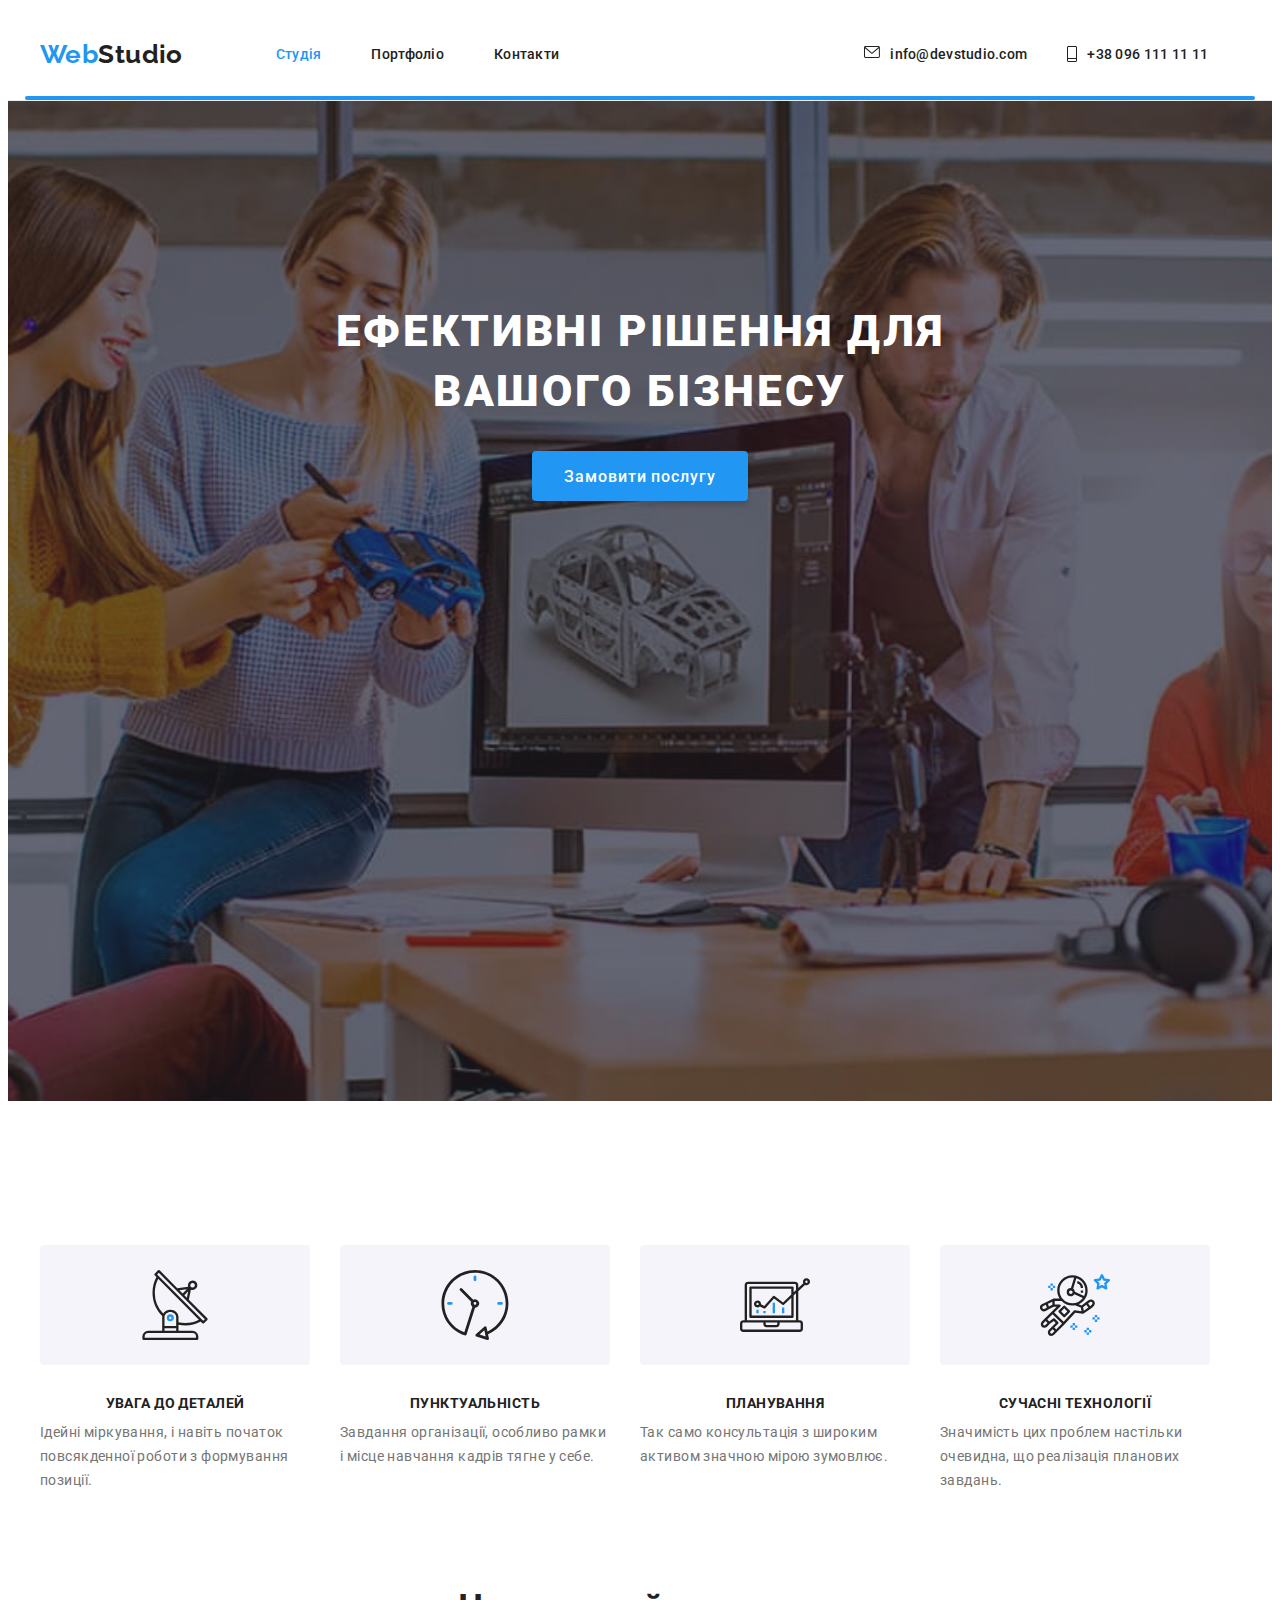
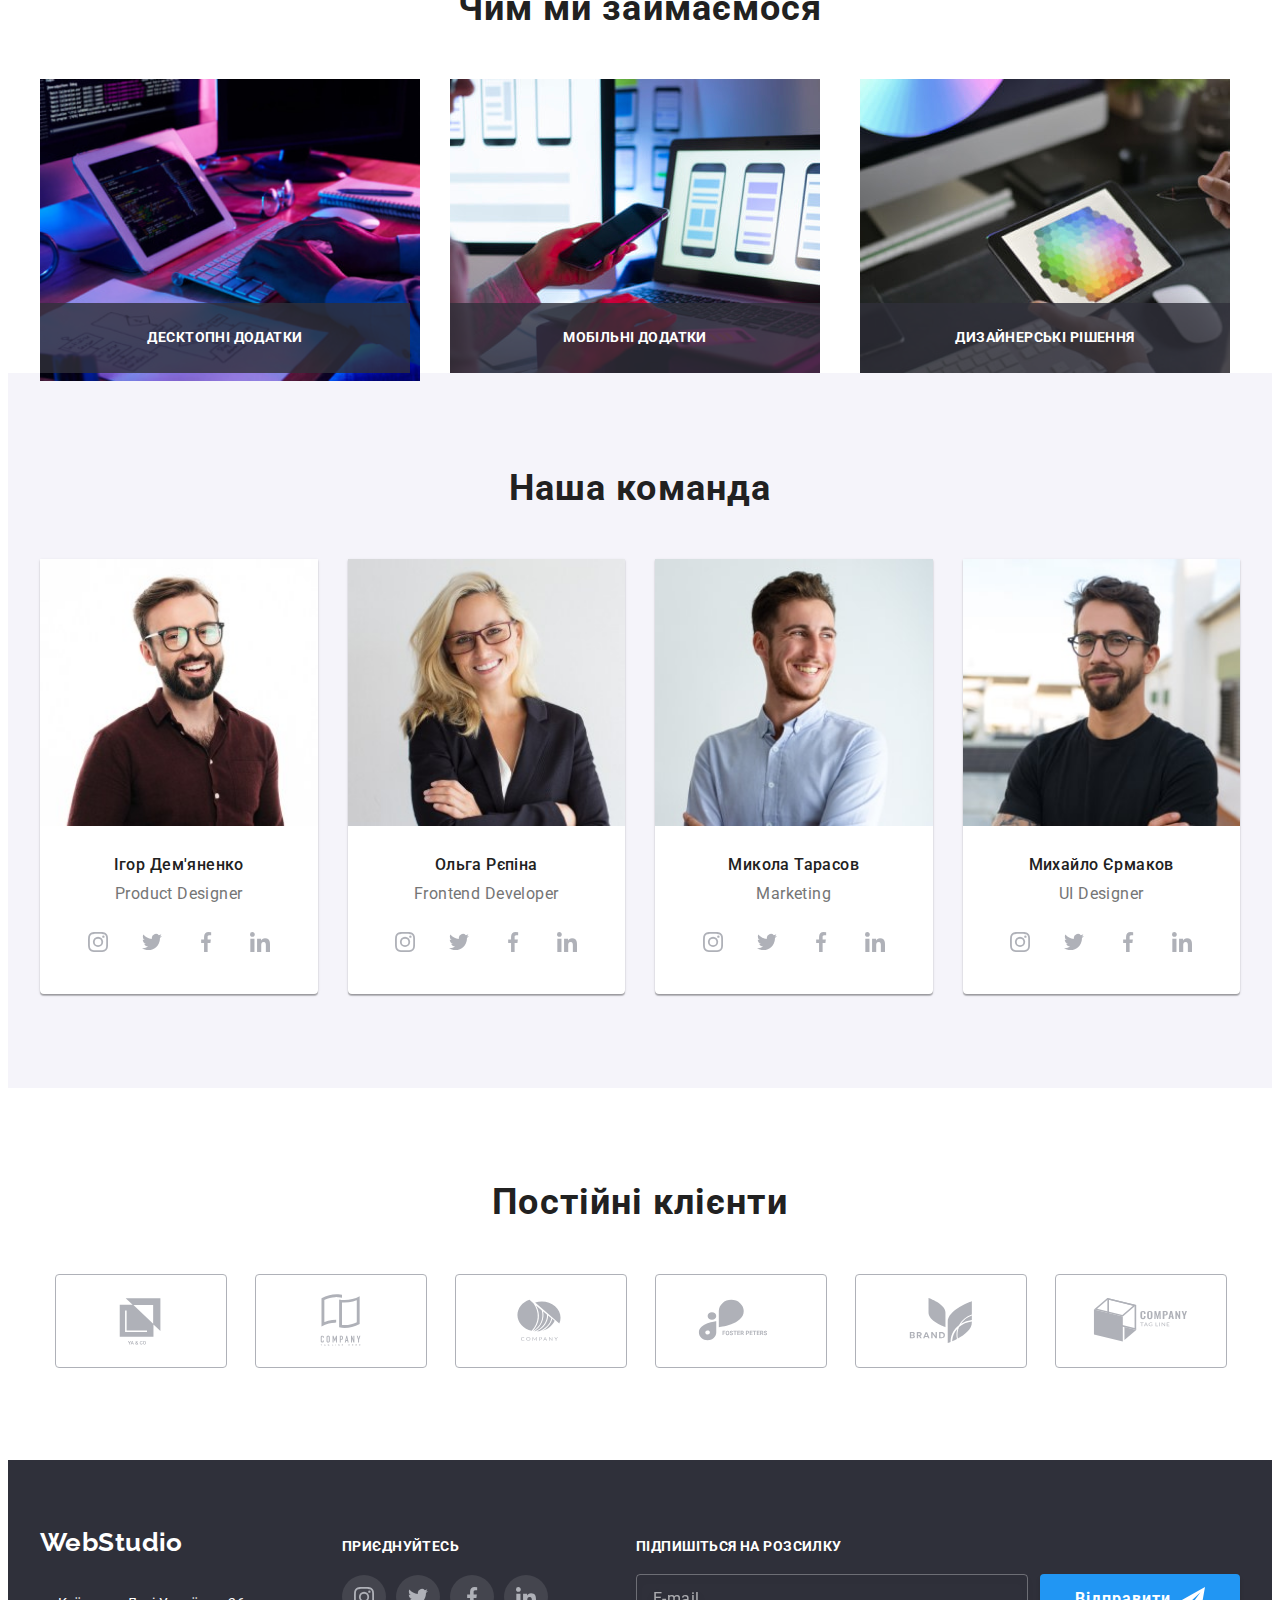
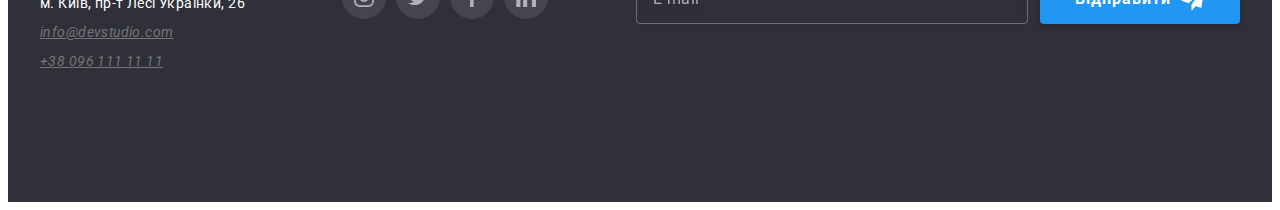
==== commit 838a4913: "Done" ====
--- a/index.html
+++ b/index.html
@@ -161,8 +161,7 @@
                 <div class="work__card">
                     <img class="work__picture" src="./images/box1(1).jpg"
                     alt="фото в фіолетовому тоні з руками друкуючими текст на клавіатурі"
-                    width="370" 
-                    height= "294">
+                    width="450">
                     <div class="work__overlay">
                         <p class="work__overlay--title">Десктопні додатки</p>
                     </div>
@@ -200,9 +199,14 @@
         <h2 class="section--title team__title">Наша команда</h2>
         <ul class="list team--list">
             <li class="team--item">
-                <img src="./images/teamcard1(1).jpg" alt="Product Designer"
-                    width="270"
-                    height="260">
+                <picture>
+                    <source srcset="./images/team-card1.jpg 1px, ./images/team-card1-2px.jpg 2px" media="(max-width: 767px)" >
+                    <source srcset="./images/team-tablet-1.jpg 1px, ./images/team-tablet-1-2px.jpg 2px" media="(min-width: 768px)" >
+                    <source srcset="./images/team-desktop-1.jpg 1px, ./images/team-desktop-1-2px.jpg 2px" media="(min-width: 1200px)" >
+                    <img src="./images/team-desktop-1.jpg" alt="Product Designer"
+                    width="450">
+                </picture>
+               
                 <div class="team--card">
                     <h3 class="team--card__title">Ігор Дем'яненко</h3> 
                     <p class="team--card__text"  lang="en">Product Designer</p>
@@ -244,9 +248,13 @@
             </li>
 
             <li class="team--item">
-                <img src="./images/teamcard2(1).jpg" alt="Frontend Developer"
-                width="270"
-                height="260">
+                <picture>
+                    <source srcset="./images/team-card-2.jpg 1px, ./images/team-card-2-2px.jpg 2px" media="(max-width: 767px)" >
+                    <source srcset="./images/team-tablet-2.jpg 1px, ./images/team-tablet-2-2px.jpg 2px" media="(min-width: 768px)" >
+                    <source srcset="./images/team-desktop-2.jpg 1px, ./images/team-desktop-2-2px.jpg 2px" media="(min-width: 1200px)" >
+                    <img src="./images/team-desktop-2.jpg" alt="Product Designer"
+                    width="450">
+                </picture>
                 <div class="team--card">
                     <h3 class="team--card__title">Ольга Рєпіна</h3> 
                     <p class="team--card__text"  lang="en">Frontend Developer</p>
@@ -289,9 +297,13 @@
             </li>
 
             <li class="team--item">
-                <img src="./images/teamcard3(1).jpg" alt="Marketing"
-                width="270"
-                height="260">
+                <picture>
+                    <source srcset="./images/team-card-3.jpg 1px, ./images/team-card-3-2px.jpg 2px" media="(max-width: 767px)" >
+                    <source srcset="./images/team-tablet-3.jpg 1px, ./images/team-tablet-3-2px.jpg 2px" media="(min-width: 768px)" >
+                    <source srcset="./images/team-desktop-3.jpg 1px, ./images/team-desktop-3-2px.jpg 2px" media="(min-width: 1200px)" >
+                    <img src="./images/team-desktop-3.jpg"  alt="Product Designer"
+                    width="450">
+                </picture>
                 <div class="team--card">
                     <h3 class="team--card__title">Микола Тарасов</h3> 
                     <p class="team--card__text"  lang="en">Marketing</p>
@@ -333,9 +345,13 @@
             </li>
 
             <li class="team--item">
-                        <img src="./images/teamcard4(1).jpg" alt="UI Designer"
-                        width="270"
-                        height="260">
+                <picture>
+                    <source srcset="./images/team-card-4.jpg 1px, ./images/team-card-4-2px.jpg 2px" media="(max-width: 767px)" >
+                    <source srcset="./images/team-tablet-4.jpg 1px, ./images/team-tablet-4-2px.jpg 2px" media="(min-width: 768px)" >
+                    <source srcset="./images/team-desktop-4.jpg 1px, ./images/team-desktop-4-2px.jpg 2px" media="(min-width: 1200px)" >
+                    <img src="./images/team-desktop-4.jpg" alt="Product Designer"
+                    width="450">
+                </picture>
                 <div class="team--card">
                     <h3 class="team--card__title">Михайло Єрмаков</h3> 
                     <p class="team--card__text" lang="en">UI Designer</p>
--- a/css/main.min.css
+++ b/css/main.min.css
@@ -1 +1 @@
-:root{--primary-text-color: rgba(33, 33, 33, 1);--secondary-text-color: rgba(117, 117, 117, 1);--accent-color: rgba(33, 150, 243, 1);--white-color: rgba(255, 255, 255, 1);--cub: cubic-bezier(0.4, 0, 0.2, 1) }body{font-family:"Roboto",sans-serif;letter-spacing:.03em;font-size:14px}h1,h2,h3,h4,h5,h6,p{margin:0}img{display:block;max-width:100%;height:auto}ul{margin:0;padding:0;list-style:none}button{cursor:pointer}.hide{border:0;height:1px;margin:-1px;overflow:hidden;padding:0;width:1px}.img{display:block;width:100%;height:auto}.section--title{color:var(--primary-text-color);font-size:28px;line-height:1.1785714286;text-align:center;letter-spacing:.03em;margin-bottom:30px}@media screen and (min-width: 1200px){.section--title{margin-bottom:50px;font-size:36px;line-height:1.1666666667}}.section{padding:60px 0}@media screen and (min-width: 1200px){.section{padding:94px 0}}.logo{color:var(--primary-text-color);font-family:"Raleway";font-weight:700;font-size:26px;line-height:1.71;text-decoration:none;text-align:start}.logo__span{color:var(--accent-color)}.section.no-padding{padding-top:0px}.column-title{color:var(--primary-text-color);font-weight:700;font-size:14px;line-height:1.14;text-transform:uppercase;margin-bottom:10px}.column-descr{color:var(--secondary-text-color);font-size:14px;line-height:1.71}.list{display:flex;gap:30px}footer{background-color:#2f303a;padding:60px 0}.container{width:100%;margin-left:auto;margin-right:auto;padding-right:15px;padding-left:15px}@media screen and (min-width: 480px){.container{max-width:480px}}@media screen and (min-width: 768px){.container{max-width:768px}}@media screen and (min-width: 1200px){.container{max-width:1200px}}.backdrop{position:fixed;width:100%;height:100%;top:0px;left:0;overflow:auto;background-color:rgba(0,0,0,.2);transition:visibility 300ms var(--cub),opacity 300ms var(--cub)}.modal{position:absolute;min-height:581px;box-shadow:0px 1px 3px rgba(0,0,0,.12),0px 1px 1px rgba(0,0,0,.14),0px 2px 1px rgba(0,0,0,.2);background-color:var(--white-color);border-radius:4px;top:50%;left:50%;transform:translate(-50%, -40vh);width:90%;height:609px;padding:20px;transition:transform 300ms var(--cub)}@media screen and (min-width: 480px){.modal{width:450px;height:609px;padding:40px}}@media screen and (min-width: 1200px){.modal{top:50%;left:50%;transform:translate(-50%, -50%);width:528px;height:581px}}.backdrop.is-hidden .modal{transform:translate(-50%, -50%) scale(0)}.is-hidden{visibility:hidden;opacity:0;pointer-events:none}.close-modal{position:absolute;top:8px;right:8px;border:none;padding:6px;background-color:var(--white-color)}.close-modal-btn{fill:#000;width:11px;height:11px}.modal-title{display:block;margin-bottom:12px;font-weight:700;font-size:20px;line-height:1.5;text-align:center;letter-spacing:.03em}@media screen and (min-width: 1200px){.modal-title{line-height:1.15}}.modal-input{width:100%;height:40px;padding-left:42px;border:1px solid rgba(33,33,33,.2);border-radius:4px;background-color:rgba(0,0,0,0);outline:rgba(0,0,0,0);transition:border-color 250ms var(--cub)}.icon-parent{position:relative;margin-bottom:10px}.icon-parent :hover,.icon-parent :focus{border-color:var(--accent-color)}.input-icon{position:absolute;left:15px;top:50%;transform:translateY(-50%);transition:fill 250ms var(--cub)}.modal-input:focus+.input-icon{fill:var(--accent-color)}.modal-label{display:block;font-size:12px;line-height:1.16;letter-spacing:.01em;color:#757575;margin-bottom:4px}.modal-comment{width:100%;height:120px;resize:none;border:1px solid rgba(33,33,33,.2);border-radius:4px;outline:none;transition:border-color 250ms var(--cub);padding:12px 16px;margin-bottom:20px}.modal-comment:focus,.modal-comment:hover{border-color:var(--accent-color)}.modal-comment::-moz-placeholder{font-family:"Roboto";font-weight:400;font-size:12px;line-height:1.16;letter-spacing:.01em;color:rgba(117,117,117,.5);-moz-transition:color 250ms var(--cub);transition:color 250ms var(--cub)}.modal-comment:-ms-input-placeholder{font-family:"Roboto";font-weight:400;font-size:12px;line-height:1.16;letter-spacing:.01em;color:rgba(117,117,117,.5);-ms-transition:color 250ms var(--cub);transition:color 250ms var(--cub)}.modal-comment::placeholder{font-family:"Roboto";font-weight:400;font-size:12px;line-height:1.16;letter-spacing:.01em;color:rgba(117,117,117,.5);transition:color 250ms var(--cub)}.modal-comment:hover::-moz-placeholder{color:var(--accent-color)}.modal-comment:hover:-ms-input-placeholder{color:var(--accent-color)}.modal-comment:hover::placeholder{color:var(--accent-color)}.btn-modalsubmit{margin-left:auto;margin-right:auto;height:50px;width:200px;margin-top:30px;color:var(--white-color);background-color:var(--accent-color);border:none;font-family:"Roboto";font-style:normal;font-weight:700;font-size:16px;line-height:1.88;letter-spacing:.06em;display:flex;align-items:center;justify-content:center;box-shadow:0px 4px 4px rgba(0,0,0,.15);border-radius:4px}.checkbox{position:relative;width:370px;height:17px;display:flex;align-items:center;margin-left:auto;margin-right:auto}@media screen and (min-width: 1200px){.checkbox{width:425px}}.modal-checkbox{margin:0;width:15px;height:15px}.modal-text{font-family:"Roboto";font-style:normal;font-weight:400;font-size:14px;line-height:1.71;letter-spacing:.03em;color:#757575;margin-left:7px}.modal-link{font-family:"Roboto";font-style:normal;font-weight:400;font-size:14px;line-height:1.71;letter-spacing:.03em;text-decoration:none;color:#2196f3}.check-icon{position:absolute;top:0;left:0;fill:#fff;opacity:0;padding-bottom:2px;padding-right:2px}.modal-checkbox:checked+.empty .check-icon{opacity:1}.empty{position:absolute;top:0;left:0;width:16px;height:16px;border:2px solid var(--secondary-text-color);border-radius:2px;transition:border;transition-duration:250ms;transition-timing-function:cubic-bezier(0.4, 0, 0.2, 1)}.modal-checkbox:checked+.empty{background-color:var(--accent-color);border:2px solid var(--accent-color)}.button{margin-left:auto;margin-right:auto;height:50px;width:200px;margin-top:30px;color:var(--white-color);background-color:var(--accent-color);border:none;font-family:"Roboto";font-style:normal;font-weight:700;font-size:16px;line-height:1.88;letter-spacing:.06em;display:flex;align-items:center;justify-content:center;box-shadow:0px 4px 4px rgba(0,0,0,.15);border-radius:4px}.header{position:relative;border-bottom:1px solid #ececec}.header__container{position:relative}@media screen and (min-width: 768px){.header__container{display:flex}}.logo{display:inline-block;padding-top:16px;padding-bottom:16px}@media screen and (min-width: 1200px){.logo{padding-top:24px;padding-bottom:24px}}.navigation__list{display:flex;flex-direction:column;gap:32px}@media screen and (min-width: 768px){.navigation__list{flex-direction:row;gap:50px;flex-basis:calc((100% - 100px)/3)}}.navigation__page .header__menu{display:flex;align-items:center}.auth-nav{display:flex}@media screen and (max-width: 767px){.auth-nav{flex-direction:column-reverse;gap:32px;margin-top:auto;margin-bottom:64px}}@media screen and (min-width: 768px){.auth-nav{margin-left:96px;flex-direction:column;gap:10px}}@media screen and (min-width: 1200px){.auth-nav{margin-left:305px;flex-direction:row;gap:40px}}.navigation__page.current{color:var(--accent-color)}@media screen and (min-width: 768px){.navigation__page.current::after{content:"";position:absolute;display:block;width:100%;height:4px;background-color:var(--accent-color);bottom:0;left:0;border-radius:4px;opacity:1}}.navigation__page{text-decoration:none;color:var(--primary-text-color);font-weight:500;font-size:36px;line-height:1.25;letter-spacing:.02em;transition:color 250ms var(--cub)}.navigation__page:active{color:var(--accent-color)}@media screen and (min-width: 480px){.navigation__page{font-size:40px;line-height:1.175}}@media screen and (min-width: 768px){.navigation__page{display:inline-block;padding-top:32px;padding-bottom:32px;font-size:14px;line-height:1.1428571429}}@media screen and (min-width: 1200px){.navigation__page:hover,.navigation__page:focus{color:var(--accent-color)}}@media screen and (min-width: 768px){.navigation__page .non-curent::after{content:"";position:absolute;display:block;width:100%;height:4px;background-color:var(--accent-color);bottom:0;left:0;border-radius:4px;opacity:.5;transform:scaleY(0);transition:opacity 250ms var(--cub),transform 250ms var(--cub)}.navigation__page .non-curent:hover::after,.navigation__page .non-curent:focus::after{opacity:.7;transform:scaleY(1)}}.contact{transition:color 250ms var(--cub)}@media screen and (min-width: 768px){.contact{display:flex;font-size:12px;line-height:1.1666666667;letter-spacing:.02em}.contact:active{color:var(--accent-color)}}@media screen and (min-width: 1200px){.contact{padding:32px 0;font-size:14px;line-height:1.1428571429}.contact:hover,.contact:focus{color:var(--accent-color)}}.head-icon{display:none}@media screen and (min-width: 768px){.head-icon{display:block;margin-right:8px;fill:currentColor;transition:fill 250ms var(--cub)}.header-contacts__link:active .head-icon{fill:var(--accent-color)}}@media screen and (min-width: 1200px){.head-icon{margin-right:10px}.header-contacts__link:hover .head-icon,.header-contacts__link:focus .head-icon{fill:var(--accent-color)}}.contact:hover .head-icon{fill:var(--accent-color)}.header-socials{display:flex;flex-wrap:nowrap;gap:0;width:auto}@media screen and (min-width: 768px){.header-socials{display:none}}.header-socials__item:not(:first-child){padding-left:10px}.header-socials__item:not(:last-child){padding-right:10px;border-right:1px solid var(--accent-color)}.header-socials__link{font-weight:500;font-size:16px;line-height:1.375;letter-spacing:.02em;text-decoration:none;color:var(--accent-color)}@media screen and (min-width: 480px){.header-socials__link{font-size:18px;line-height:1.2222222222}}@media screen and (min-width: 480px){.header-socials__link{flex-wrap:nowrap}}@media screen and (min-width: 768px){.header-socials__link{display:none}}.menu-button{position:absolute;top:17px;right:5px;display:inline-block;width:40px;height:40px;margin-left:auto;padding:0;background-color:rgba(0,0,0,0);border:none;z-index:3}@media screen and (min-width: 768px){.menu-button{display:none}}.menu-button__icon{fill:#212121}.menu-button:active .menu-button__icon{fill:var(--accent-color)}.menu-button.is-open .icon__menu-open{display:none}.icon__menu-close{display:none}.menu-button.is-open .icon__menu-close{display:block}@media screen and (max-width: 767px){.header__menu{display:none}.header__menu.is-open{position:fixed;top:0;left:0;display:flex;flex-direction:column;justify-content:space-between;width:100vw;height:100vh;height:100dvh;padding:48px 40px;overflow:auto;background-color:var(--white-color);z-index:2}}@media screen and (min-width: 768px){.header__menu{display:flex;align-items:center;margin-left:88px}}@media screen and (min-width: 1200px){.header__menu{margin-left:93px}}.contact.phone-icon,.contact.mail-icon{text-decoration:none;font-weight:500;font-size:26px;line-height:1.5384615385;letter-spacing:.02em;color:var(--accent-color)}@media screen and (min-width: 480px){.contact.phone-icon,.contact.mail-icon{font-size:34px;line-height:1.1764705882}}@media screen and (min-width: 768px){.contact.phone-icon,.contact.mail-icon{display:flex;font-size:12px;line-height:1.1666666667;letter-spacing:.02em;color:var(--primary-text-color)}.contact.phone-icon:active,.contact.mail-icon:active{color:var(--accent-color)}}@media screen and (min-width: 1200px){.contact.phone-icon,.contact.mail-icon{padding:32px 0;font-size:14px;line-height:1.1428571429}.contact.phone-icon:hover,.contact.phone-icon:focus,.contact.mail-icon:hover,.contact.mail-icon:focus{color:var(--accent-color)}}.main{text-align:center;margin-left:auto;margin-right:auto;padding:118px 0;background-image:linear-gradient(rgba(47, 48, 58, 0.4), rgba(47, 48, 58, 0.4)),url(../../images/hero-img-mob.jpg);background-repeat:no-repeat;background-position:center;background-size:cover;background-position:center}@media(min-device-pixel-ratio: 2),(-webkit-min-device-pixel-ratio: 2),(min-resolution: 192dpi),(min-resolution: 2dppx){.main{background-image:linear-gradient(rgba(47, 48, 58, 0.4), rgba(47, 48, 58, 0.4)),url(../../images/hero-img-mob2px.jpg);background-repeat:no-repeat}}@media screen and (min-width: 480px){.main{background-image:linear-gradient(rgba(47, 48, 58, 0.4), rgba(47, 48, 58, 0.4)),url(../../images/hero-img-tablet.jpg)}}@media screen and (min-width: 480px)and (min-device-pixel-ratio: 2),screen and (min-width: 480px)and (-webkit-min-device-pixel-ratio: 2),screen and (min-width: 480px)and (min-resolution: 192dpi),screen and (min-width: 480px)and (min-resolution: 2dppx){.main{background-image:linear-gradient(rgba(47, 48, 58, 0.4), rgba(47, 48, 58, 0.4)),url(../../images/hero-img-tablet2px.jpg)}}@media screen and (min-width: 768px){.main{min-width:768;background-image:linear-gradient(rgba(47, 48, 58, 0.4), rgba(47, 48, 58, 0.4)),url(../../images/hero-img-descktop.jpg)}}@media screen and (min-width: 768px)and (min-device-pixel-ratio: 2),screen and (min-width: 768px)and (-webkit-min-device-pixel-ratio: 2),screen and (min-width: 768px)and (min-resolution: 192dpi),screen and (min-width: 768px)and (min-resolution: 2dppx){.main{background-image:linear-gradient(rgba(47, 48, 58, 0.4), rgba(47, 48, 58, 0.4)),url(../../images/hero-img-descktop2px.jpg)}}@media screen and (min-width: 1200px){.main{max-width:1600px;height:600px;padding:200px 0}}.main__title{color:var(--white-color);max-width:360px;margin-left:auto;margin-right:auto;margin-bottom:30px;text-align:center;font-weight:900;font-size:26px;line-height:1.6153846154;text-align:center;letter-spacing:.06em;text-transform:uppercase}@media screen and (min-width: 1200px){.main__title{max-width:696px;font-size:44px;line-height:1.3636363636}}.main__button{color:var(--white-color);background-color:var(--accent-color);box-shadow:0px 4px 4px rgba(0,0,0,.15);border-radius:4px;border:0px;font-family:"Roboto",sans-serif;font-weight:500;font-size:16px;line-height:1.62;text-align:center;letter-spacing:.06em;display:block;margin:0 auto;width:216px;height:50px;padding:10px 24px}.team--list{display:flex;flex-direction:column;gap:30px;align-items:center}@media screen and (min-width: 768px){.team--list{flex-direction:row;flex-wrap:wrap}}.team--item{max-width:450px;background-color:var(--white-color);box-shadow:0px 1px 3px rgba(0,0,0,.12),0px 1px 1px rgba(0,0,0,.14),0px 2px 1px rgba(0,0,0,.2);border-radius:0px 0px 4px 4px}@media screen and (min-width: 768px){.team--item{width:calc((100% - 30px)/2)}}@media screen and (min-width: 1200px){.team--item{width:calc((100% - 90px)/4)}}.team--card{padding-top:30px;padding-bottom:24px;text-align:center}@media screen and (min-width: 1200px){.team--card{padding:30px 30px}}.team.section{background-color:#f5f4fa}.team--card__title{color:var(--primary-text-color);font-weight:500;font-size:16px;line-height:1.18;margin-bottom:10px;margin-right:0px}.team--card__text{display:block;color:var(--secondary-text-color);font-size:16px;line-height:1.18;margin-bottom:16px}.social{display:flex;justify-content:center;gap:10px;flex-basis:calc((100% - 30px)/4)}.social__item{width:44px;height:44px}.social__link{width:100%;height:100%;border-radius:50%;display:flex;justify-content:center;align-items:center;transition:background-color 250ms var(--cub)}.social__link:active{background-color:var(--accent-color)}@media screen and (min-width: 1200px){.social__link:hover,.social__link:focus{background-color:var(--accent-color)}}.social__icon{fill:#afb1b8;transition:fill 250ms var(--cub)}.social__link:active .social__icon{fill:var(--white-color)}@media screen and (min-width: 1200px){.social__link:hover .social__icon,.social__link:focus .social__icon{fill:var(--white-color)}}.work{padding:0}@media screen and (max-width: 1199px){.work{display:none}}.work__list{display:flex;gap:30px}.work__item{width:calc((100% - 60px)/3)}.work__card{height:294px;position:relative}.work__overlay{position:absolute;width:370px;height:70px;background-color:rgba(47,48,58,.8);bottom:0}.work__overlay--title{position:absolute;font-weight:700;font-size:14px;line-height:1.14;text-align:center;letter-spacing:.03em;text-transform:uppercase;color:var(--white-color);top:50%;left:50%;transform:translate(-50%, -50%)}.benefits--list{display:flex;gap:30px;flex-direction:column}@media screen and (min-width: 768px){.benefits--list{flex-direction:row;flex-wrap:wrap;flex-basis:calc((100% - 30px)/2)}}@media screen and (min-width: 1200px){.benefits--list{flex-basis:calc((100% - 90px)/4)}}@media screen and (min-width: 768px){.benefits__item{width:354px}}@media screen and (min-width: 1200px){.benefits__item{width:270px}}.benefits__title{font-size:14px;line-height:1.1428571429;letter-spacing:.03em;text-transform:uppercase;margin-bottom:10px;text-align:center}@media screen and (min-width: 768px){.benefits__title{text-align:start}}@media screen and (min-width: 1200px){.benefits__title{text-align:center}}.benefits__icon-div{display:flex;justify-content:center;align-items:center;height:120px;background-color:#f5f4fa;margin-bottom:30px;border-radius:4px}@media screen and (min-width: 768px){.benefits__icon-div{width:354px}}@media screen and (min-width: 1200px){.benefits__icon-div{width:270px}}.benefits__icon{align-items:center}.client-container{padding-left:0;padding-right:0}.client-main-box{display:flex;flex-wrap:wrap;justify-content:center;gap:30px}.client-box__item{width:210px;height:92px}@media screen and (min-width: 768px){.client-box__item{flex-basis:226px}}@media screen and (min-width: 1200px){.client-box__item{flex-basis:170px}}.client-title{font-weight:700;font-size:36px;line-height:1.16;text-align:center;letter-spacing:.03em;text-transform:initial;color:var(--primary-text-color);margin-bottom:50px}.client-link{display:flex;justify-content:center;align-items:center;width:100%;height:100%;border:1px solid;border-radius:4px;border-color:#afb1b8;transition:border-color 250ms var(--cub)}.client-link:active{border-color:var(--accent-color)}@media screen and (min-width: 1200px){.client-link:hover,.client-link:focus{border-color:var(--accent-color)}}.client-icon{fill:#afb1b8;background-size:contain;cursor:pointer;transition:fill 250ms var(--cub)}.client-link:active .client-icon{fill:var(--accent-color)}@media screen and (min-width: 1200px){.client-link:hover .client-icon,.client-link:focus .client-icon{fill:var(--accent-color)}}@media screen and (min-width: 768px){.footer-container{display:flex;flex-wrap:wrap;justify-content:space-around;align-items:baseline}}@media screen and (min-width: 1200px){.footer-container{gap:70px;max-width:1200px;margin-left:auto;margin-right:auto;justify-content:space-around}}.footer-nav{margin-bottom:60px}@media screen and (max-width: 1199px){.footer-nav{text-align:center}}@media screen and (min-width: 768px){.footer-nav{width:232px}}.footer-logo{display:block;color:#fff;font-family:"Raleway";font-weight:700;font-size:26px;line-height:1.71;text-decoration:none;margin-bottom:28px}@media screen and (max-width: 1199px){.footer-logo{text-align:center}}.adress{display:block;color:var(--white-color);font-size:14px;line-height:1.71;text-decoration:none;font-style:normal;margin-bottom:12px;padding:auto}.footer.contact{display:inline-block;color:var(--secondary-text-color);font-size:14px;line-height:1.14;letter-spacing:.03em;margin-bottom:12px;padding:0 0}.footer-list li :not(last child){margin-bottom:8px}.invitation{display:block;font-weight:700;font-size:14px;line-height:1.14;letter-spacing:.03em;text-transform:uppercase;color:var(--white-color);text-decoration:none;margin-bottom:20px}@media screen and (max-width: 1199px){.invitation{text-align:center}}.footer-link{margin-bottom:60px}.footer .social{display:flex;gap:10px;align-items:center;justify-content:center}.social__icon.footer{fill:var(--white-color)}.social__item.footer{background-color:rgba(255,255,255,.1);border-radius:50%;width:44px;max-height:44px}@media screen and (min-width: 1200px){.footer-form{margin-left:auto}}.telegram-form{display:flex;gap:12px}@media screen and (max-width: 1100px){.telegram-form{flex-direction:column;align-items:center;gap:20px;padding-top:20px}}@media screen and (min-width: 1200px){.telegram-form{flex-direction:row;justify-content:baseline;gap:12px;padding-top:20px}}.telegram-title{font-family:"Roboto";font-style:normal;font-weight:700;font-size:14px;line-height:1.16;letter-spacing:.03em;text-transform:uppercase;color:var(--white-color)}@media screen and (max-width: 1199px){.telegram-title{text-align:center}}.footer-input{height:50px;width:100%;padding:15px 16px;color:var(--white-color);background-color:rgba(0,0,0,0);border:1px solid rgba(255,255,255,.3);filter:drop-shadow(0px 4px 4px rgba(0, 0, 0, 0.15));border-radius:4px}@media screen and (min-width: 480px){.footer-input{width:450px}}@media screen and (min-width: 1200px){.footer-input{width:358px}}.footer-input::-moz-placeholder{font-family:"Roboto";font-style:normal;font-weight:400;font-size:16px;line-height:20px;display:flex;align-items:center;letter-spacing:.03em;color:rgba(255,255,255,.6)}.footer-input:-ms-input-placeholder{font-family:"Roboto";font-style:normal;font-weight:400;font-size:16px;line-height:20px;display:flex;align-items:center;letter-spacing:.03em;color:rgba(255,255,255,.6)}.footer-input::placeholder{font-family:"Roboto";font-style:normal;font-weight:400;font-size:16px;line-height:20px;display:flex;align-items:center;letter-spacing:.03em;color:rgba(255,255,255,.6)}.telegram-parent .btn-modalsubmit::after{content:"";display:flex;justify-content:center;background-image:url(../iconsend.svg);background-color:var(--accent-color);width:24px;height:24px;margin-left:10px}.telegram-parent .btn-modalsubmit{margin-top:0}.portfolio-title{color:var(--primary-text-color);font-weight:700;font-size:18px;line-height:2;letter-spacing:.06em;margin-bottom:4px}.portfolio-descr{color:var(--secondary-text-color);font-size:16px;line-height:1.88}.portfolio-div{padding:24px 20px;border-top:1px solid #eee;border-bottom:1px solid #eee;border-left:1px solid #eee;border-right:1px solid #eee}.page-nav{display:flex;align-items:center;justify-content:center;margin-bottom:50px;gap:8px}.page-list{display:flex;flex-wrap:wrap}.page-li{width:370px;margin-right:30px;margin-bottom:30px;transition:box-shadow 250ms var(--cub)}.page-li:nth-child(3n){margin-right:0}.page-li:nth-child(n+7){margin-bottom:0}.page-li:hover,.page-li:focus{box-shadow:0px 1px 1px rgba(0,0,0,.12),0px 4px 4px rgba(0,0,0,.06),1px 4px 6px rgba(0,0,0,.16)}.page-button{color:var(--primary-text-color);background:#f5f4fa;font-family:"Roboto",sans-serif;font-weight:500;font-size:16px;line-height:1.62;text-align:center;letter-spacing:.03em;border-radius:4px;border:none;padding:6px 22px;transition:color 250ms var(--cub),background-color 250ms var(--cub),box-shadow 250ms var(--cub)}.page-button:hover,.page-button:focus{color:var(--white-color);background-color:var(--accent-color);box-shadow:0px 3px 1px rgba(0,0,0,.1),0px 1px 2px rgba(0,0,0,.08),0px 2px 2px rgba(0,0,0,.12);border-radius:4px}.portfolio-box{position:relative;width:370px;height:294px;overflow:hidden}.overlay-portfolio{width:370px;height:294px;background-color:rgba(33,150,243,.9);position:absolute;top:0;left:0;transform:translateY(100%);transition:transform 250ms var(--cub)}.page-li:hover .overlay-portfolio{transform:translateY(0)}.overlay-text{font-size:18px;line-height:1.56;letter-spacing:.03em;color:var(--white-color);padding:63px 24px;opacity:0;transition:opacity 250ms var(--cub) 300ms}.page-li:hover .overlay-text{opacity:1}/*# sourceMappingURL=main.min.css.map */+:root{--primary-text-color: rgba(33, 33, 33, 1);--secondary-text-color: rgba(117, 117, 117, 1);--accent-color: rgba(33, 150, 243, 1);--white-color: rgba(255, 255, 255, 1);--cub: cubic-bezier(0.4, 0, 0.2, 1) }body{font-family:"Roboto",sans-serif;letter-spacing:.03em;font-size:14px}h1,h2,h3,h4,h5,h6,p{margin:0}img{display:block;max-width:100%;height:auto}ul{margin:0;padding:0;list-style:none}button{cursor:pointer}.hide{border:0;height:1px;margin:-1px;overflow:hidden;padding:0;width:1px}.img{display:block;width:100%;height:auto}.section--title{color:var(--primary-text-color);font-size:28px;line-height:1.1785714286;text-align:center;letter-spacing:.03em;margin-bottom:30px}@media screen and (min-width: 1200px){.section--title{margin-bottom:50px;font-size:36px;line-height:1.1666666667}}.section{padding:60px 0}@media screen and (min-width: 1200px){.section{padding:94px 0}}.logo{color:var(--primary-text-color);font-family:"Raleway";font-weight:700;font-size:26px;line-height:1.71;text-decoration:none;text-align:start}.logo__span{color:var(--accent-color)}.section.no-padding{padding-top:0px}.column-title{color:var(--primary-text-color);font-weight:700;font-size:14px;line-height:1.14;text-transform:uppercase;margin-bottom:10px}.column-descr{color:var(--secondary-text-color);font-size:14px;line-height:1.71}.list{display:flex;gap:30px}footer{background-color:#2f303a;padding:60px 0}.container{width:100%;margin-left:auto;margin-right:auto;padding-right:15px;padding-left:15px}@media screen and (min-width: 480px){.container{max-width:480px}}@media screen and (min-width: 768px){.container{max-width:768px}}@media screen and (min-width: 1200px){.container{max-width:1200px}}.backdrop{position:fixed;width:100%;height:100%;top:0px;left:0;overflow:auto;background-color:rgba(0,0,0,.2);transition:visibility 300ms var(--cub),opacity 300ms var(--cub)}.modal{position:absolute;min-height:581px;box-shadow:0px 1px 3px rgba(0,0,0,.12),0px 1px 1px rgba(0,0,0,.14),0px 2px 1px rgba(0,0,0,.2);background-color:var(--white-color);border-radius:4px;top:50%;left:50%;transform:translate(-50%, -40vh);width:90%;height:609px;padding:20px;transition:transform 300ms var(--cub)}@media screen and (min-width: 480px){.modal{width:450px;height:609px;padding:40px}}@media screen and (min-width: 1200px){.modal{top:50%;left:50%;transform:translate(-50%, -50%);width:528px;height:581px}}.backdrop.is-hidden .modal{transform:translate(-50%, -50%) scale(0)}.is-hidden{visibility:hidden;opacity:0;pointer-events:none}.close-modal{position:absolute;top:8px;right:8px;border:none;padding:6px;background-color:var(--white-color)}.close-modal-btn{fill:#000;width:11px;height:11px}.modal-title{display:block;margin-bottom:12px;font-weight:700;font-size:20px;line-height:1.5;text-align:center;letter-spacing:.03em}@media screen and (min-width: 1200px){.modal-title{line-height:1.15}}.modal-input{width:100%;height:40px;padding-left:42px;border:1px solid rgba(33,33,33,.2);border-radius:4px;background-color:rgba(0,0,0,0);outline:rgba(0,0,0,0);transition:border-color 250ms var(--cub)}.icon-parent{position:relative;margin-bottom:10px}.icon-parent :hover,.icon-parent :focus{border-color:var(--accent-color)}.input-icon{position:absolute;left:15px;top:50%;transform:translateY(-50%);transition:fill 250ms var(--cub)}.modal-input:focus+.input-icon{fill:var(--accent-color)}.modal-label{display:block;font-size:12px;line-height:1.16;letter-spacing:.01em;color:#757575;margin-bottom:4px}.modal-comment{width:100%;height:120px;resize:none;border:1px solid rgba(33,33,33,.2);border-radius:4px;outline:none;transition:border-color 250ms var(--cub);padding:12px 16px;margin-bottom:20px}.modal-comment:focus,.modal-comment:hover{border-color:var(--accent-color)}.modal-comment::-moz-placeholder{font-family:"Roboto";font-weight:400;font-size:12px;line-height:1.16;letter-spacing:.01em;color:rgba(117,117,117,.5);-moz-transition:color 250ms var(--cub);transition:color 250ms var(--cub)}.modal-comment:-ms-input-placeholder{font-family:"Roboto";font-weight:400;font-size:12px;line-height:1.16;letter-spacing:.01em;color:rgba(117,117,117,.5);-ms-transition:color 250ms var(--cub);transition:color 250ms var(--cub)}.modal-comment::placeholder{font-family:"Roboto";font-weight:400;font-size:12px;line-height:1.16;letter-spacing:.01em;color:rgba(117,117,117,.5);transition:color 250ms var(--cub)}.modal-comment:hover::-moz-placeholder{color:var(--accent-color)}.modal-comment:hover:-ms-input-placeholder{color:var(--accent-color)}.modal-comment:hover::placeholder{color:var(--accent-color)}.btn-modalsubmit{margin-left:auto;margin-right:auto;height:50px;width:200px;margin-top:30px;color:var(--white-color);background-color:var(--accent-color);border:none;font-family:"Roboto";font-style:normal;font-weight:700;font-size:16px;line-height:1.88;letter-spacing:.06em;display:flex;align-items:center;justify-content:center;box-shadow:0px 4px 4px rgba(0,0,0,.15);border-radius:4px}.checkbox{position:relative;height:17px;display:flex;align-items:center;margin-left:auto;margin-right:auto}@media screen and (min-width: 480px){.checkbox{width:370px}}@media screen and (min-width: 1200px){.checkbox{width:425px}}.modal-checkbox{margin:0;width:15px;height:15px}.modal-text{font-family:"Roboto";font-style:normal;font-weight:400;font-size:14px;line-height:1.71;letter-spacing:.03em;color:#757575;margin-left:7px}.modal-link{font-family:"Roboto";font-style:normal;font-weight:400;font-size:14px;line-height:1.71;letter-spacing:.03em;text-decoration:none;color:#2196f3}.check-icon{position:absolute;top:0;left:0;fill:#fff;opacity:0;padding-bottom:2px;padding-right:2px}.modal-checkbox:checked+.empty .check-icon{opacity:1}.empty{position:absolute;top:0;left:0;width:14px;height:14px;border:2px solid var(--secondary-text-color);border-radius:2px;transition:border;transition-duration:250ms;transition-timing-function:cubic-bezier(0.4, 0, 0.2, 1)}.modal-checkbox:checked+.empty{background-color:var(--accent-color);border:2px solid var(--accent-color)}.button{margin-left:auto;margin-right:auto;height:50px;width:200px;margin-top:30px;color:var(--white-color);background-color:var(--accent-color);border:none;font-family:"Roboto";font-style:normal;font-weight:700;font-size:16px;line-height:1.88;letter-spacing:.06em;display:flex;align-items:center;justify-content:center;box-shadow:0px 4px 4px rgba(0,0,0,.15);border-radius:4px}.header{position:relative;border-bottom:1px solid #ececec}.header__container{position:relative}@media screen and (min-width: 768px){.header__container{display:flex}}.logo{display:inline-block;padding-top:16px;padding-bottom:16px}@media screen and (min-width: 1200px){.logo{padding-top:24px;padding-bottom:24px}}.navigation__list{display:flex;flex-direction:column;gap:32px}@media screen and (min-width: 768px){.navigation__list{flex-direction:row;gap:50px;flex-basis:calc((100% - 100px)/3)}}.navigation__page .header__menu{display:flex;align-items:center}.auth-nav{display:flex}@media screen and (max-width: 767px){.auth-nav{flex-direction:column-reverse;gap:32px;margin-top:auto;margin-bottom:64px}}@media screen and (min-width: 768px){.auth-nav{margin-left:96px;flex-direction:column;gap:10px}}@media screen and (min-width: 1200px){.auth-nav{margin-left:305px;flex-direction:row;gap:40px}}.navigation__page.current{color:var(--accent-color)}@media screen and (min-width: 768px){.navigation__page.current::after{content:"";position:absolute;display:block;width:100%;height:4px;background-color:var(--accent-color);bottom:0;left:0;border-radius:4px;opacity:1}}.navigation__page{text-decoration:none;color:var(--primary-text-color);font-weight:500;font-size:36px;line-height:1.25;letter-spacing:.02em;transition:color 250ms var(--cub)}.navigation__page:active{color:var(--accent-color)}@media screen and (min-width: 480px){.navigation__page{font-size:40px;line-height:1.175}}@media screen and (min-width: 768px){.navigation__page{display:inline-block;padding-top:32px;padding-bottom:32px;font-size:14px;line-height:1.1428571429}}@media screen and (min-width: 1200px){.navigation__page:hover,.navigation__page:focus{color:var(--accent-color)}}@media screen and (min-width: 768px){.navigation__page .non-curent::after{content:"";position:absolute;display:block;width:100%;height:4px;background-color:var(--accent-color);bottom:0;left:0;border-radius:4px;opacity:.5;transform:scaleY(0);transition:opacity 250ms var(--cub),transform 250ms var(--cub)}.navigation__page .non-curent:hover::after,.navigation__page .non-curent:focus::after{opacity:.7;transform:scaleY(1)}}.contact{transition:color 250ms var(--cub)}@media screen and (min-width: 768px){.contact{display:flex;font-size:12px;line-height:1.1666666667;letter-spacing:.02em}.contact:active{color:var(--accent-color)}}@media screen and (min-width: 1200px){.contact{padding:32px 0;font-size:14px;line-height:1.1428571429}.contact:hover,.contact:focus{color:var(--accent-color)}}.head-icon{display:none}@media screen and (min-width: 768px){.head-icon{display:block;margin-right:8px;fill:currentColor;transition:fill 250ms var(--cub)}.header-contacts__link:active .head-icon{fill:var(--accent-color)}}@media screen and (min-width: 1200px){.head-icon{margin-right:10px}.header-contacts__link:hover .head-icon,.header-contacts__link:focus .head-icon{fill:var(--accent-color)}}.contact:hover .head-icon{fill:var(--accent-color)}.header-socials{display:flex;flex-wrap:nowrap;gap:0;width:auto}@media screen and (min-width: 768px){.header-socials{display:none}}.header-socials__item:not(:first-child){padding-left:10px}.header-socials__item:not(:last-child){padding-right:10px;border-right:1px solid var(--accent-color)}.header-socials__link{font-weight:500;font-size:16px;line-height:1.375;letter-spacing:.02em;text-decoration:none;color:var(--accent-color)}@media screen and (min-width: 480px){.header-socials__link{font-size:18px;line-height:1.2222222222}}@media screen and (min-width: 480px){.header-socials__link{flex-wrap:nowrap}}@media screen and (min-width: 768px){.header-socials__link{display:none}}.menu-button{position:absolute;top:17px;right:5px;display:inline-block;width:40px;height:40px;margin-left:auto;padding:0;background-color:rgba(0,0,0,0);border:none;z-index:3}@media screen and (min-width: 768px){.menu-button{display:none}}.menu-button__icon{fill:#212121}.menu-button:active .menu-button__icon{fill:var(--accent-color)}.menu-button.is-open .icon__menu-open{display:none}.icon__menu-close{display:none}.menu-button.is-open .icon__menu-close{display:block}@media screen and (max-width: 767px){.header__menu{display:none}.header__menu.is-open{position:fixed;top:0;left:0;display:flex;flex-direction:column;justify-content:space-between;width:100vw;height:100vh;height:100dvh;padding:48px 40px;overflow:auto;background-color:var(--white-color);z-index:2}}@media screen and (min-width: 768px){.header__menu{display:flex;align-items:center;margin-left:88px}}@media screen and (min-width: 1200px){.header__menu{margin-left:93px}}.contact.phone-icon,.contact.mail-icon{text-decoration:none;font-weight:500;font-size:26px;line-height:1.5384615385;letter-spacing:.02em;color:var(--accent-color)}@media screen and (min-width: 480px){.contact.phone-icon,.contact.mail-icon{font-size:34px;line-height:1.1764705882}}@media screen and (min-width: 768px){.contact.phone-icon,.contact.mail-icon{display:flex;font-size:12px;line-height:1.1666666667;letter-spacing:.02em;color:var(--primary-text-color)}.contact.phone-icon:active,.contact.mail-icon:active{color:var(--accent-color)}}@media screen and (min-width: 1200px){.contact.phone-icon,.contact.mail-icon{padding:32px 0;font-size:14px;line-height:1.1428571429}.contact.phone-icon:hover,.contact.phone-icon:focus,.contact.mail-icon:hover,.contact.mail-icon:focus{color:var(--accent-color)}}.main{text-align:center;margin-left:auto;margin-right:auto;padding:118px 0;background-image:linear-gradient(rgba(47, 48, 58, 0.4), rgba(47, 48, 58, 0.4)),url(../images/hero-img-mob.jpg);background-repeat:no-repeat;background-position:center;background-size:cover;background-position:center}@media(min-device-pixel-ratio: 2),(-webkit-min-device-pixel-ratio: 2),(min-resolution: 192dpi),(min-resolution: 2dppx){.main{background-image:linear-gradient(rgba(47, 48, 58, 0.4), rgba(47, 48, 58, 0.4)),url(../images/hero-img-mob2px.jpg);background-repeat:no-repeat}}@media screen and (min-width: 480px){.main{background-image:linear-gradient(rgba(47, 48, 58, 0.4), rgba(47, 48, 58, 0.4)),url(../images/hero-img-tablet.jpg)}}@media screen and (min-width: 480px)and (min-device-pixel-ratio: 2),screen and (min-width: 480px)and (-webkit-min-device-pixel-ratio: 2),screen and (min-width: 480px)and (min-resolution: 192dpi),screen and (min-width: 480px)and (min-resolution: 2dppx){.main{background-image:linear-gradient(rgba(47, 48, 58, 0.4), rgba(47, 48, 58, 0.4)),url(../images/hero-img-tablet2px.jpg)}}@media screen and (min-width: 768px){.main{min-width:768;background-image:linear-gradient(rgba(47, 48, 58, 0.4), rgba(47, 48, 58, 0.4)),url(../images/hero-img-descktop.jpg)}}@media screen and (min-width: 768px)and (min-device-pixel-ratio: 2),screen and (min-width: 768px)and (-webkit-min-device-pixel-ratio: 2),screen and (min-width: 768px)and (min-resolution: 192dpi),screen and (min-width: 768px)and (min-resolution: 2dppx){.main{background-image:linear-gradient(rgba(47, 48, 58, 0.4), rgba(47, 48, 58, 0.4)),url(../images/hero-img-descktop2px.jpg)}}@media screen and (min-width: 1200px){.main{max-width:1600px;height:600px;padding:200px 0}}.main__title{color:var(--white-color);max-width:360px;margin-left:auto;margin-right:auto;margin-bottom:30px;text-align:center;font-weight:900;font-size:26px;line-height:1.6153846154;text-align:center;letter-spacing:.06em;text-transform:uppercase}@media screen and (min-width: 1200px){.main__title{max-width:696px;font-size:44px;line-height:1.3636363636}}.main__button{color:var(--white-color);background-color:var(--accent-color);box-shadow:0px 4px 4px rgba(0,0,0,.15);border-radius:4px;border:0px;font-family:"Roboto",sans-serif;font-weight:500;font-size:16px;line-height:1.62;text-align:center;letter-spacing:.06em;display:block;margin:0 auto;width:216px;height:50px;padding:10px 24px}.team--list{display:flex;flex-direction:column;gap:30px;align-items:center}@media screen and (min-width: 768px){.team--list{flex-direction:row;flex-wrap:wrap}}.team--item{max-width:450px;background-color:var(--white-color);box-shadow:0px 1px 3px rgba(0,0,0,.12),0px 1px 1px rgba(0,0,0,.14),0px 2px 1px rgba(0,0,0,.2);border-radius:0px 0px 4px 4px}@media screen and (min-width: 768px){.team--item{width:calc((100% - 30px)/2)}}@media screen and (min-width: 1200px){.team--item{width:calc((100% - 90px)/4)}}.team--card{padding-top:30px;padding-bottom:24px;text-align:center}@media screen and (min-width: 1200px){.team--card{padding:30px 30px}}.team.section{background-color:#f5f4fa}.team--card__title{color:var(--primary-text-color);font-weight:500;font-size:16px;line-height:1.18;margin-bottom:10px;margin-right:0px}.team--card__text{display:block;color:var(--secondary-text-color);font-size:16px;line-height:1.18;margin-bottom:16px}.social{display:flex;justify-content:center;gap:10px;flex-basis:calc((100% - 30px)/4)}.social__item{width:44px;height:44px}.social__link{width:100%;height:100%;border-radius:50%;display:flex;justify-content:center;align-items:center;transition:background-color 250ms var(--cub)}.social__link:active{background-color:var(--accent-color)}@media screen and (min-width: 1200px){.social__link:hover,.social__link:focus{background-color:var(--accent-color)}}.social__icon{fill:#afb1b8;transition:fill 250ms var(--cub)}.social__link:active .social__icon{fill:var(--white-color)}@media screen and (min-width: 1200px){.social__link:hover .social__icon,.social__link:focus .social__icon{fill:var(--white-color)}}.work{padding:0}@media screen and (max-width: 1199px){.work{display:none}}.work__list{display:flex;gap:30px}.work__item{width:calc((100% - 60px)/3)}.work__card{height:294px;position:relative}.work__overlay{position:absolute;width:370px;height:70px;background-color:rgba(47,48,58,.8);bottom:0}.work__overlay--title{position:absolute;font-weight:700;font-size:14px;line-height:1.14;text-align:center;letter-spacing:.03em;text-transform:uppercase;color:var(--white-color);top:50%;left:50%;transform:translate(-50%, -50%)}.benefits--list{display:flex;gap:30px;flex-direction:column}@media screen and (min-width: 768px){.benefits--list{flex-direction:row;flex-wrap:wrap;flex-basis:calc((100% - 30px)/2)}}@media screen and (min-width: 1200px){.benefits--list{flex-basis:calc((100% - 90px)/4)}}@media screen and (min-width: 768px){.benefits__item{width:354px}}@media screen and (min-width: 1200px){.benefits__item{width:270px}}.benefits__title{font-size:14px;line-height:1.1428571429;letter-spacing:.03em;text-transform:uppercase;margin-bottom:10px;text-align:center}@media screen and (min-width: 768px){.benefits__title{text-align:start}}@media screen and (min-width: 1200px){.benefits__title{text-align:center}}.benefits__icon-div{display:flex;justify-content:center;align-items:center;height:120px;background-color:#f5f4fa;margin-bottom:30px;border-radius:4px}@media screen and (min-width: 768px){.benefits__icon-div{width:354px}}@media screen and (min-width: 1200px){.benefits__icon-div{width:270px}}.benefits__icon{align-items:center}.client-container{padding-left:0;padding-right:0}.client-main-box{display:flex;flex-wrap:wrap;justify-content:center;gap:30px}.client-box__item{width:210px;height:92px}@media screen and (min-width: 768px){.client-box__item{flex-basis:226px}}@media screen and (min-width: 1200px){.client-box__item{flex-basis:170px}}.client-title{font-weight:700;font-size:36px;line-height:1.16;text-align:center;letter-spacing:.03em;text-transform:initial;color:var(--primary-text-color);margin-bottom:50px}.client-link{display:flex;justify-content:center;align-items:center;width:100%;height:100%;border:1px solid;border-radius:4px;border-color:#afb1b8;transition:border-color 250ms var(--cub)}.client-link:active{border-color:var(--accent-color)}@media screen and (min-width: 1200px){.client-link:hover,.client-link:focus{border-color:var(--accent-color)}}.client-icon{fill:#afb1b8;background-size:contain;cursor:pointer;transition:fill 250ms var(--cub)}.client-link:active .client-icon{fill:var(--accent-color)}@media screen and (min-width: 1200px){.client-link:hover .client-icon,.client-link:focus .client-icon{fill:var(--accent-color)}}@media screen and (min-width: 768px){.footer-container{display:flex;flex-wrap:wrap;justify-content:space-around;align-items:baseline}}@media screen and (min-width: 1200px){.footer-container{gap:70px;max-width:1200px;margin-left:auto;margin-right:auto;justify-content:space-around}}.footer-nav{margin-bottom:60px}@media screen and (max-width: 1199px){.footer-nav{text-align:center}}@media screen and (min-width: 768px){.footer-nav{width:232px}}.footer-logo{display:block;color:#fff;font-family:"Raleway";font-weight:700;font-size:26px;line-height:1.71;text-decoration:none;margin-bottom:28px}@media screen and (max-width: 1199px){.footer-logo{text-align:center}}.adress{display:block;color:var(--white-color);font-size:14px;line-height:1.71;text-decoration:none;font-style:normal;margin-bottom:12px;padding:auto}.footer.contact{display:inline-block;color:var(--secondary-text-color);font-size:14px;line-height:1.14;letter-spacing:.03em;margin-bottom:12px;padding:0 0}.footer-list li :not(last child){margin-bottom:8px}.invitation{display:block;font-weight:700;font-size:14px;line-height:1.14;letter-spacing:.03em;text-transform:uppercase;color:var(--white-color);text-decoration:none;margin-bottom:20px}@media screen and (max-width: 1199px){.invitation{text-align:center}}.footer-link{margin-bottom:60px}.footer .social{display:flex;gap:10px;align-items:center;justify-content:center}.social__icon.footer{fill:var(--white-color)}.social__item.footer{background-color:rgba(255,255,255,.1);border-radius:50%;width:44px;max-height:44px}@media screen and (min-width: 1200px){.footer-form{margin-left:auto}}.telegram-form{display:flex;gap:12px}@media screen and (max-width: 1100px){.telegram-form{flex-direction:column;align-items:center;gap:20px;padding-top:20px}}@media screen and (min-width: 1200px){.telegram-form{flex-direction:row;justify-content:baseline;gap:12px;padding-top:20px}}.telegram-title{font-family:"Roboto";font-style:normal;font-weight:700;font-size:14px;line-height:1.16;letter-spacing:.03em;text-transform:uppercase;color:var(--white-color)}@media screen and (max-width: 1199px){.telegram-title{text-align:center}}.footer-input{width:100%;padding:15px 16px;color:var(--white-color);background-color:rgba(0,0,0,0);border:1px solid rgba(255,255,255,.3);filter:drop-shadow(0px 4px 4px rgba(0, 0, 0, 0.15));border-radius:4px}@media screen and (min-width: 480px){.footer-input{width:450px}}@media screen and (min-width: 1200px){.footer-input{width:358px}}.footer-input::-moz-placeholder{font-family:"Roboto";font-style:normal;font-weight:400;font-size:16px;line-height:20px;display:flex;align-items:center;letter-spacing:.03em;color:rgba(255,255,255,.6)}.footer-input:-ms-input-placeholder{font-family:"Roboto";font-style:normal;font-weight:400;font-size:16px;line-height:20px;display:flex;align-items:center;letter-spacing:.03em;color:rgba(255,255,255,.6)}.footer-input::placeholder{font-family:"Roboto";font-style:normal;font-weight:400;font-size:16px;line-height:20px;display:flex;align-items:center;letter-spacing:.03em;color:rgba(255,255,255,.6)}.telegram-parent .btn-modalsubmit::after{content:"";display:flex;justify-content:center;background-image:url(../iconsend.svg);background-color:var(--accent-color);width:24px;height:24px;margin-left:10px}.telegram-parent .btn-modalsubmit{margin-top:0}.portfolio-title{color:var(--primary-text-color);font-weight:700;font-size:18px;line-height:2;letter-spacing:.06em;margin-bottom:4px}.portfolio-descr{color:var(--secondary-text-color);font-size:16px;line-height:1.88}.portfolio-div{padding:24px 20px;border-top:1px solid #eee;border-bottom:1px solid #eee;border-left:1px solid #eee;border-right:1px solid #eee}.page-nav{display:flex;align-items:center;justify-content:center;margin-bottom:50px;gap:8px}.page-list{display:flex;flex-wrap:wrap}.page-li{width:370px;margin-right:30px;margin-bottom:30px;transition:box-shadow 250ms var(--cub)}.page-li:nth-child(3n){margin-right:0}.page-li:nth-child(n+7){margin-bottom:0}.page-li:hover,.page-li:focus{box-shadow:0px 1px 1px rgba(0,0,0,.12),0px 4px 4px rgba(0,0,0,.06),1px 4px 6px rgba(0,0,0,.16)}.page-button{color:var(--primary-text-color);background:#f5f4fa;font-family:"Roboto",sans-serif;font-weight:500;font-size:16px;line-height:1.62;text-align:center;letter-spacing:.03em;border-radius:4px;border:none;padding:6px 22px;transition:color 250ms var(--cub),background-color 250ms var(--cub),box-shadow 250ms var(--cub)}.page-button:hover,.page-button:focus{color:var(--white-color);background-color:var(--accent-color);box-shadow:0px 3px 1px rgba(0,0,0,.1),0px 1px 2px rgba(0,0,0,.08),0px 2px 2px rgba(0,0,0,.12);border-radius:4px}.portfolio-box{position:relative;width:370px;height:294px;overflow:hidden}.overlay-portfolio{width:370px;height:294px;background-color:rgba(33,150,243,.9);position:absolute;top:0;left:0;transform:translateY(100%);transition:transform 250ms var(--cub)}.page-li:hover .overlay-portfolio{transform:translateY(0)}.overlay-text{font-size:18px;line-height:1.56;letter-spacing:.03em;color:var(--white-color);padding:63px 24px;opacity:0;transition:opacity 250ms var(--cub) 300ms}.page-li:hover .overlay-text{opacity:1}/*# sourceMappingURL=main.min.css.map */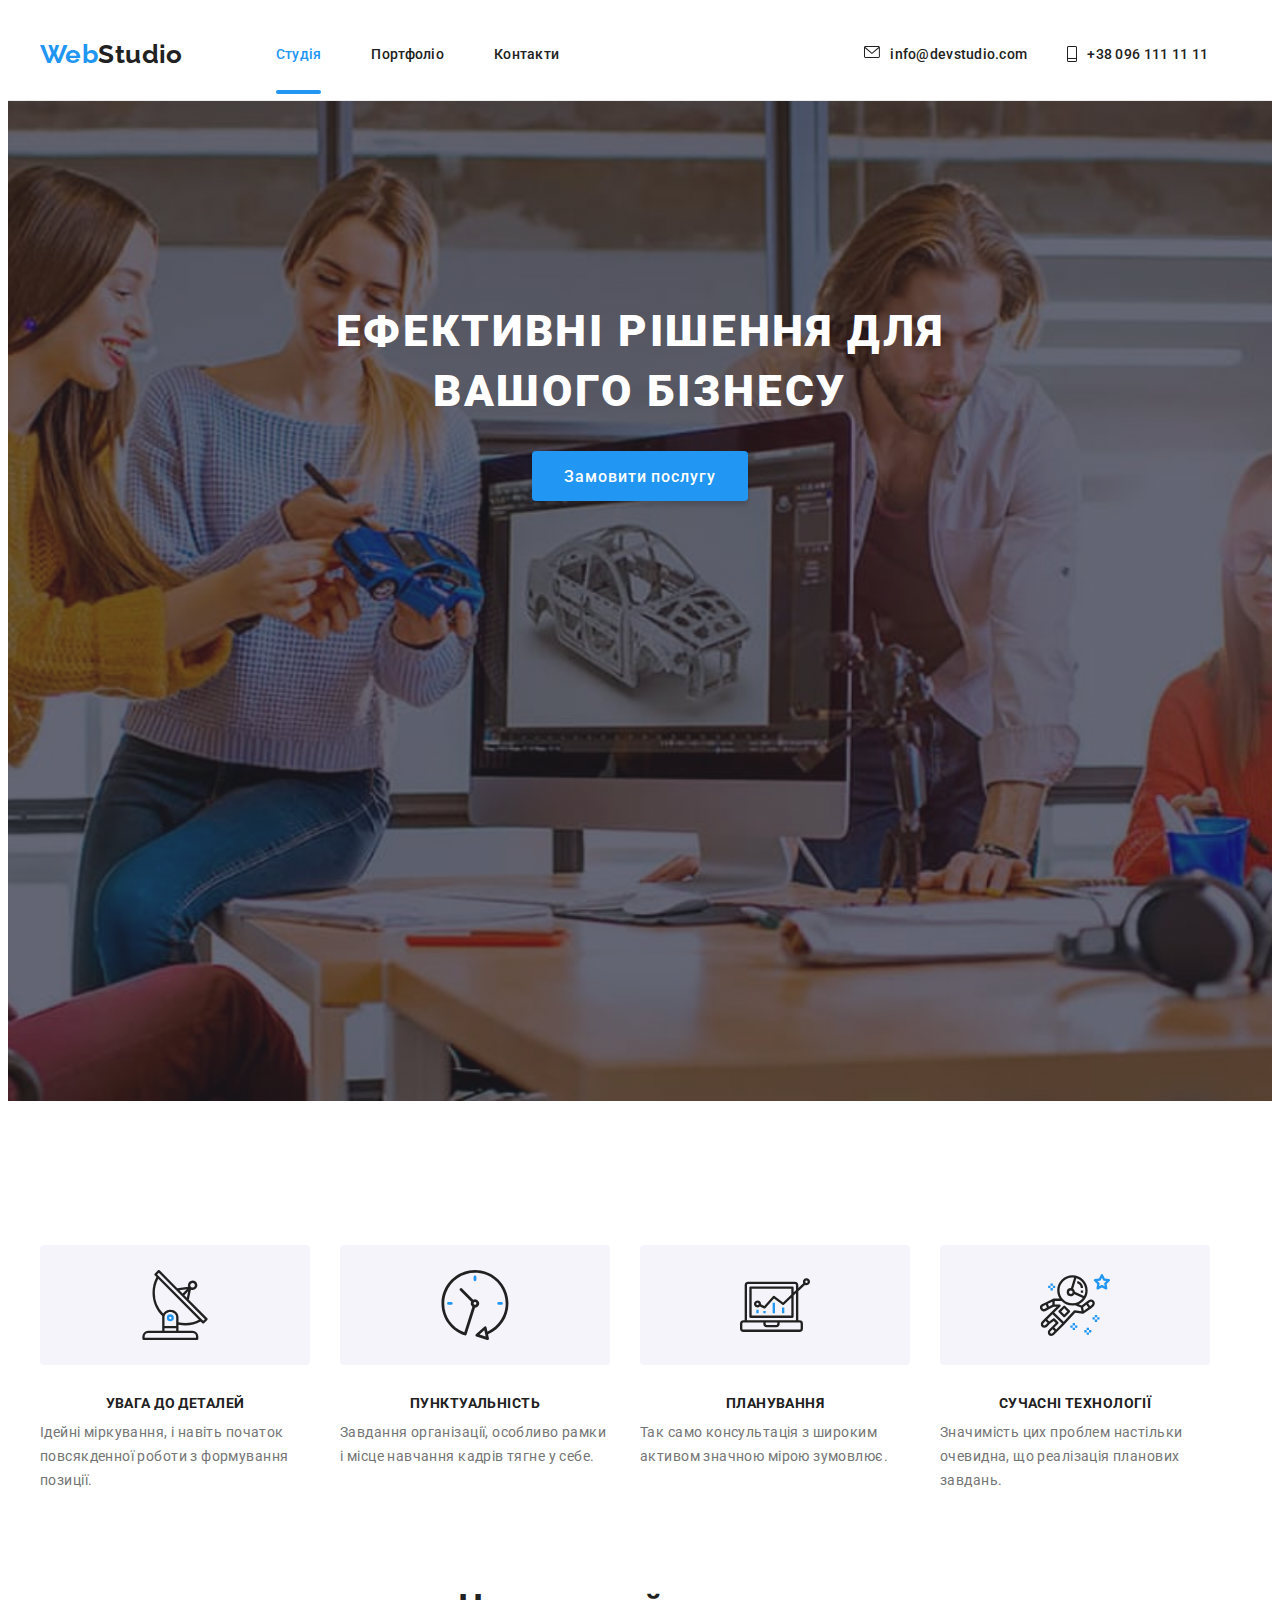
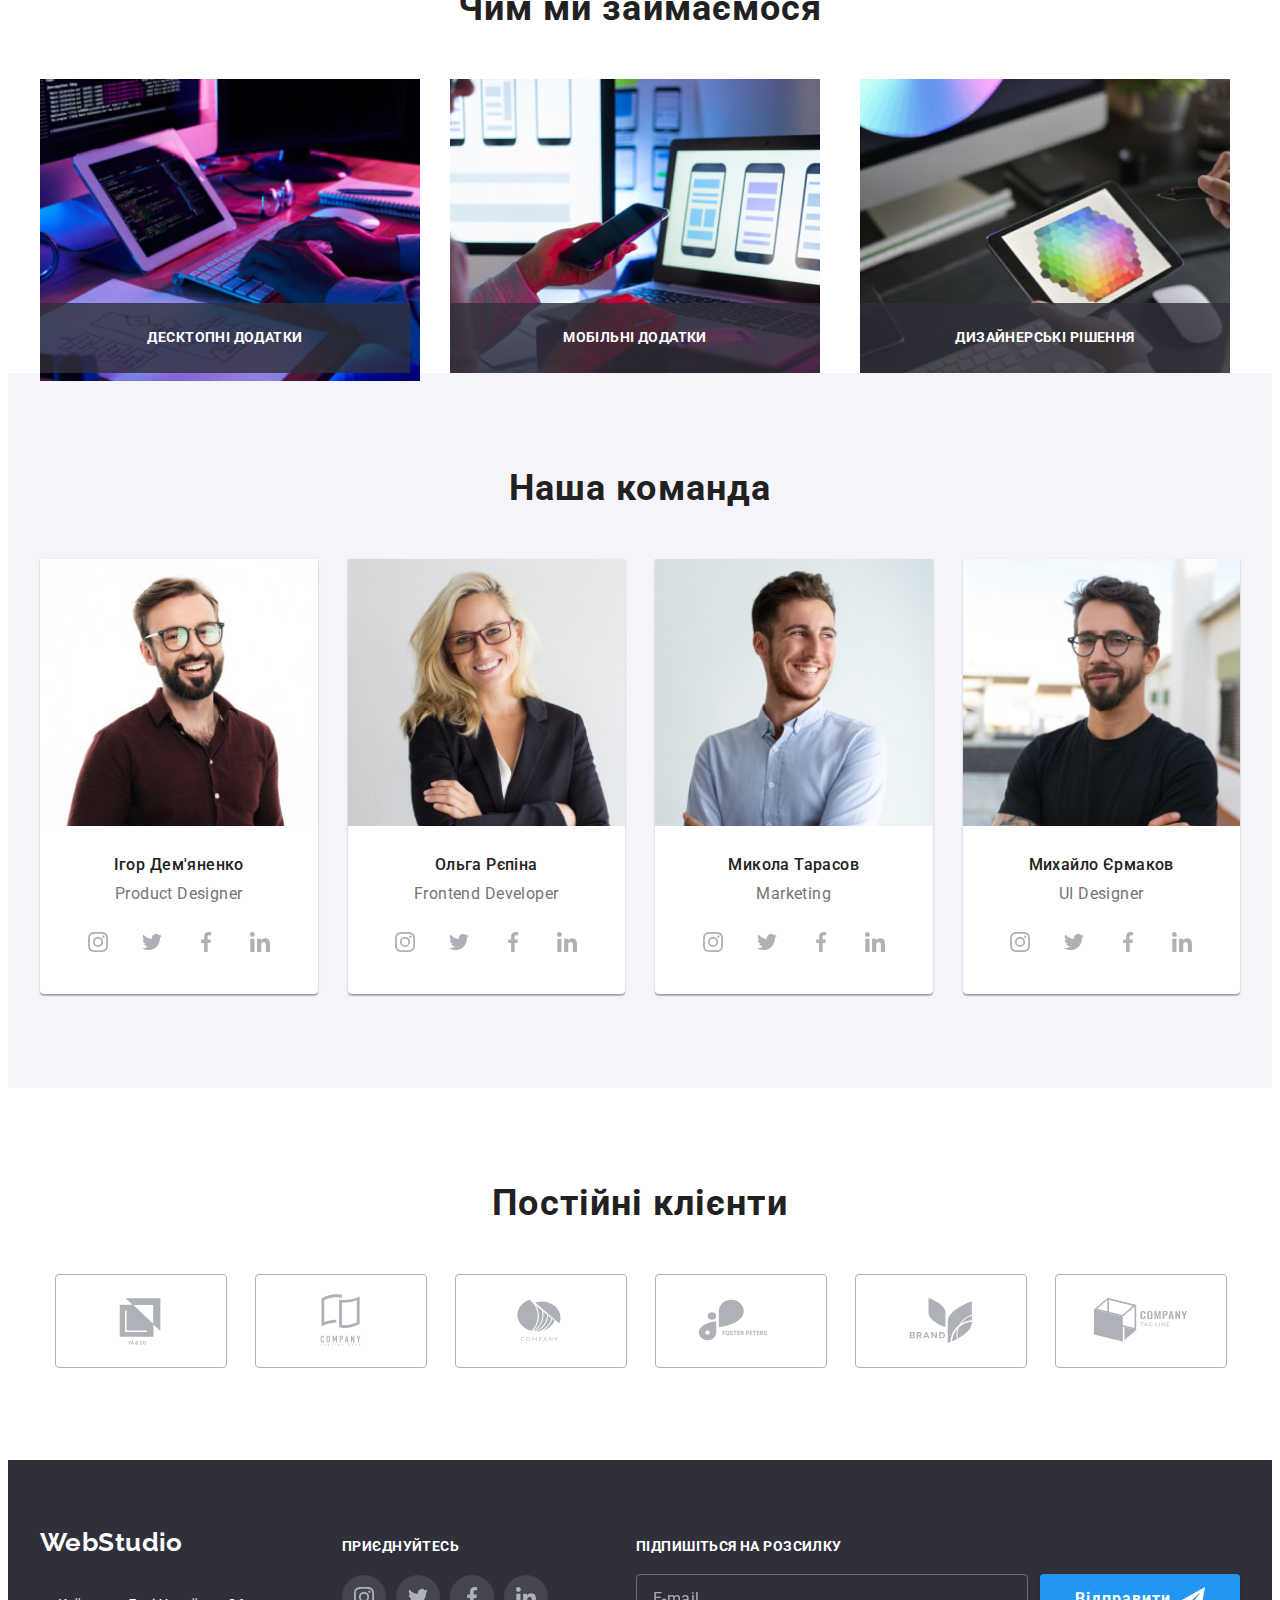
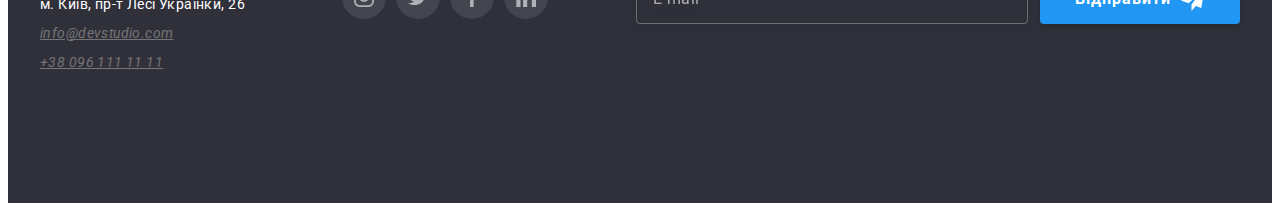
==== commit 35017107: "Done" ====
--- a/index.html
+++ b/index.html
@@ -16,7 +16,7 @@
     
 </head>    
 
-<body data-body>
+<body data-body class>
 
     <header class="header">
         <div class="container header__container">
--- a/css/main.min.css
+++ b/css/main.min.css
@@ -1 +1 @@
-:root{--primary-text-color: rgba(33, 33, 33, 1);--secondary-text-color: rgba(117, 117, 117, 1);--accent-color: rgba(33, 150, 243, 1);--white-color: rgba(255, 255, 255, 1);--cub: cubic-bezier(0.4, 0, 0.2, 1) }body{font-family:"Roboto",sans-serif;letter-spacing:.03em;font-size:14px}h1,h2,h3,h4,h5,h6,p{margin:0}img{display:block;max-width:100%;height:auto}ul{margin:0;padding:0;list-style:none}button{cursor:pointer}.hide{border:0;height:1px;margin:-1px;overflow:hidden;padding:0;width:1px}.img{display:block;width:100%;height:auto}.section--title{color:var(--primary-text-color);font-size:28px;line-height:1.1785714286;text-align:center;letter-spacing:.03em;margin-bottom:30px}@media screen and (min-width: 1200px){.section--title{margin-bottom:50px;font-size:36px;line-height:1.1666666667}}.section{padding:60px 0}@media screen and (min-width: 1200px){.section{padding:94px 0}}.logo{color:var(--primary-text-color);font-family:"Raleway";font-weight:700;font-size:26px;line-height:1.71;text-decoration:none;text-align:start}.logo__span{color:var(--accent-color)}.section.no-padding{padding-top:0px}.column-title{color:var(--primary-text-color);font-weight:700;font-size:14px;line-height:1.14;text-transform:uppercase;margin-bottom:10px}.column-descr{color:var(--secondary-text-color);font-size:14px;line-height:1.71}.list{display:flex;gap:30px}footer{background-color:#2f303a;padding:60px 0}.container{width:100%;margin-left:auto;margin-right:auto;padding-right:15px;padding-left:15px}@media screen and (min-width: 480px){.container{max-width:480px}}@media screen and (min-width: 768px){.container{max-width:768px}}@media screen and (min-width: 1200px){.container{max-width:1200px}}.backdrop{position:fixed;width:100%;height:100%;top:0px;left:0;overflow:auto;background-color:rgba(0,0,0,.2);transition:visibility 300ms var(--cub),opacity 300ms var(--cub)}.modal{position:absolute;min-height:581px;box-shadow:0px 1px 3px rgba(0,0,0,.12),0px 1px 1px rgba(0,0,0,.14),0px 2px 1px rgba(0,0,0,.2);background-color:var(--white-color);border-radius:4px;top:50%;left:50%;transform:translate(-50%, -40vh);width:90%;height:609px;padding:20px;transition:transform 300ms var(--cub)}@media screen and (min-width: 480px){.modal{width:450px;height:609px;padding:40px}}@media screen and (min-width: 1200px){.modal{top:50%;left:50%;transform:translate(-50%, -50%);width:528px;height:581px}}.backdrop.is-hidden .modal{transform:translate(-50%, -50%) scale(0)}.is-hidden{visibility:hidden;opacity:0;pointer-events:none}.close-modal{position:absolute;top:8px;right:8px;border:none;padding:6px;background-color:var(--white-color)}.close-modal-btn{fill:#000;width:11px;height:11px}.modal-title{display:block;margin-bottom:12px;font-weight:700;font-size:20px;line-height:1.5;text-align:center;letter-spacing:.03em}@media screen and (min-width: 1200px){.modal-title{line-height:1.15}}.modal-input{width:100%;height:40px;padding-left:42px;border:1px solid rgba(33,33,33,.2);border-radius:4px;background-color:rgba(0,0,0,0);outline:rgba(0,0,0,0);transition:border-color 250ms var(--cub)}.icon-parent{position:relative;margin-bottom:10px}.icon-parent :hover,.icon-parent :focus{border-color:var(--accent-color)}.input-icon{position:absolute;left:15px;top:50%;transform:translateY(-50%);transition:fill 250ms var(--cub)}.modal-input:focus+.input-icon{fill:var(--accent-color)}.modal-label{display:block;font-size:12px;line-height:1.16;letter-spacing:.01em;color:#757575;margin-bottom:4px}.modal-comment{width:100%;height:120px;resize:none;border:1px solid rgba(33,33,33,.2);border-radius:4px;outline:none;transition:border-color 250ms var(--cub);padding:12px 16px;margin-bottom:20px}.modal-comment:focus,.modal-comment:hover{border-color:var(--accent-color)}.modal-comment::-moz-placeholder{font-family:"Roboto";font-weight:400;font-size:12px;line-height:1.16;letter-spacing:.01em;color:rgba(117,117,117,.5);-moz-transition:color 250ms var(--cub);transition:color 250ms var(--cub)}.modal-comment:-ms-input-placeholder{font-family:"Roboto";font-weight:400;font-size:12px;line-height:1.16;letter-spacing:.01em;color:rgba(117,117,117,.5);-ms-transition:color 250ms var(--cub);transition:color 250ms var(--cub)}.modal-comment::placeholder{font-family:"Roboto";font-weight:400;font-size:12px;line-height:1.16;letter-spacing:.01em;color:rgba(117,117,117,.5);transition:color 250ms var(--cub)}.modal-comment:hover::-moz-placeholder{color:var(--accent-color)}.modal-comment:hover:-ms-input-placeholder{color:var(--accent-color)}.modal-comment:hover::placeholder{color:var(--accent-color)}.btn-modalsubmit{margin-left:auto;margin-right:auto;height:50px;width:200px;margin-top:30px;color:var(--white-color);background-color:var(--accent-color);border:none;font-family:"Roboto";font-style:normal;font-weight:700;font-size:16px;line-height:1.88;letter-spacing:.06em;display:flex;align-items:center;justify-content:center;box-shadow:0px 4px 4px rgba(0,0,0,.15);border-radius:4px}.checkbox{position:relative;height:17px;display:flex;align-items:center;margin-left:auto;margin-right:auto}@media screen and (min-width: 480px){.checkbox{width:370px}}@media screen and (min-width: 1200px){.checkbox{width:425px}}.modal-checkbox{margin:0;width:15px;height:15px}.modal-text{font-family:"Roboto";font-style:normal;font-weight:400;font-size:14px;line-height:1.71;letter-spacing:.03em;color:#757575;margin-left:7px}.modal-link{font-family:"Roboto";font-style:normal;font-weight:400;font-size:14px;line-height:1.71;letter-spacing:.03em;text-decoration:none;color:#2196f3}.check-icon{position:absolute;top:0;left:0;fill:#fff;opacity:0;padding-bottom:2px;padding-right:2px}.modal-checkbox:checked+.empty .check-icon{opacity:1}.empty{position:absolute;top:0;left:0;width:14px;height:14px;border:2px solid var(--secondary-text-color);border-radius:2px;transition:border;transition-duration:250ms;transition-timing-function:cubic-bezier(0.4, 0, 0.2, 1)}.modal-checkbox:checked+.empty{background-color:var(--accent-color);border:2px solid var(--accent-color)}.button{margin-left:auto;margin-right:auto;height:50px;width:200px;margin-top:30px;color:var(--white-color);background-color:var(--accent-color);border:none;font-family:"Roboto";font-style:normal;font-weight:700;font-size:16px;line-height:1.88;letter-spacing:.06em;display:flex;align-items:center;justify-content:center;box-shadow:0px 4px 4px rgba(0,0,0,.15);border-radius:4px}.header{position:relative;border-bottom:1px solid #ececec}.header__container{position:relative}@media screen and (min-width: 768px){.header__container{display:flex}}.logo{display:inline-block;padding-top:16px;padding-bottom:16px}@media screen and (min-width: 1200px){.logo{padding-top:24px;padding-bottom:24px}}.navigation__list{display:flex;flex-direction:column;gap:32px}@media screen and (min-width: 768px){.navigation__list{flex-direction:row;gap:50px;flex-basis:calc((100% - 100px)/3)}}.navigation__page .header__menu{display:flex;align-items:center}.auth-nav{display:flex}@media screen and (max-width: 767px){.auth-nav{flex-direction:column-reverse;gap:32px;margin-top:auto;margin-bottom:64px}}@media screen and (min-width: 768px){.auth-nav{margin-left:96px;flex-direction:column;gap:10px}}@media screen and (min-width: 1200px){.auth-nav{margin-left:305px;flex-direction:row;gap:40px}}.navigation__page.current{color:var(--accent-color)}@media screen and (min-width: 768px){.navigation__page.current::after{content:"";position:absolute;display:block;width:100%;height:4px;background-color:var(--accent-color);bottom:0;left:0;border-radius:4px;opacity:1}}.navigation__page{text-decoration:none;color:var(--primary-text-color);font-weight:500;font-size:36px;line-height:1.25;letter-spacing:.02em;transition:color 250ms var(--cub)}.navigation__page:active{color:var(--accent-color)}@media screen and (min-width: 480px){.navigation__page{font-size:40px;line-height:1.175}}@media screen and (min-width: 768px){.navigation__page{display:inline-block;padding-top:32px;padding-bottom:32px;font-size:14px;line-height:1.1428571429}}@media screen and (min-width: 1200px){.navigation__page:hover,.navigation__page:focus{color:var(--accent-color)}}@media screen and (min-width: 768px){.navigation__page .non-curent::after{content:"";position:absolute;display:block;width:100%;height:4px;background-color:var(--accent-color);bottom:0;left:0;border-radius:4px;opacity:.5;transform:scaleY(0);transition:opacity 250ms var(--cub),transform 250ms var(--cub)}.navigation__page .non-curent:hover::after,.navigation__page .non-curent:focus::after{opacity:.7;transform:scaleY(1)}}.contact{transition:color 250ms var(--cub)}@media screen and (min-width: 768px){.contact{display:flex;font-size:12px;line-height:1.1666666667;letter-spacing:.02em}.contact:active{color:var(--accent-color)}}@media screen and (min-width: 1200px){.contact{padding:32px 0;font-size:14px;line-height:1.1428571429}.contact:hover,.contact:focus{color:var(--accent-color)}}.head-icon{display:none}@media screen and (min-width: 768px){.head-icon{display:block;margin-right:8px;fill:currentColor;transition:fill 250ms var(--cub)}.header-contacts__link:active .head-icon{fill:var(--accent-color)}}@media screen and (min-width: 1200px){.head-icon{margin-right:10px}.header-contacts__link:hover .head-icon,.header-contacts__link:focus .head-icon{fill:var(--accent-color)}}.contact:hover .head-icon{fill:var(--accent-color)}.header-socials{display:flex;flex-wrap:nowrap;gap:0;width:auto}@media screen and (min-width: 768px){.header-socials{display:none}}.header-socials__item:not(:first-child){padding-left:10px}.header-socials__item:not(:last-child){padding-right:10px;border-right:1px solid var(--accent-color)}.header-socials__link{font-weight:500;font-size:16px;line-height:1.375;letter-spacing:.02em;text-decoration:none;color:var(--accent-color)}@media screen and (min-width: 480px){.header-socials__link{font-size:18px;line-height:1.2222222222}}@media screen and (min-width: 480px){.header-socials__link{flex-wrap:nowrap}}@media screen and (min-width: 768px){.header-socials__link{display:none}}.menu-button{position:absolute;top:17px;right:5px;display:inline-block;width:40px;height:40px;margin-left:auto;padding:0;background-color:rgba(0,0,0,0);border:none;z-index:3}@media screen and (min-width: 768px){.menu-button{display:none}}.menu-button__icon{fill:#212121}.menu-button:active .menu-button__icon{fill:var(--accent-color)}.menu-button.is-open .icon__menu-open{display:none}.icon__menu-close{display:none}.menu-button.is-open .icon__menu-close{display:block}@media screen and (max-width: 767px){.header__menu{display:none}.header__menu.is-open{position:fixed;top:0;left:0;display:flex;flex-direction:column;justify-content:space-between;width:100vw;height:100vh;height:100dvh;padding:48px 40px;overflow:auto;background-color:var(--white-color);z-index:2}}@media screen and (min-width: 768px){.header__menu{display:flex;align-items:center;margin-left:88px}}@media screen and (min-width: 1200px){.header__menu{margin-left:93px}}.contact.phone-icon,.contact.mail-icon{text-decoration:none;font-weight:500;font-size:26px;line-height:1.5384615385;letter-spacing:.02em;color:var(--accent-color)}@media screen and (min-width: 480px){.contact.phone-icon,.contact.mail-icon{font-size:34px;line-height:1.1764705882}}@media screen and (min-width: 768px){.contact.phone-icon,.contact.mail-icon{display:flex;font-size:12px;line-height:1.1666666667;letter-spacing:.02em;color:var(--primary-text-color)}.contact.phone-icon:active,.contact.mail-icon:active{color:var(--accent-color)}}@media screen and (min-width: 1200px){.contact.phone-icon,.contact.mail-icon{padding:32px 0;font-size:14px;line-height:1.1428571429}.contact.phone-icon:hover,.contact.phone-icon:focus,.contact.mail-icon:hover,.contact.mail-icon:focus{color:var(--accent-color)}}.main{text-align:center;margin-left:auto;margin-right:auto;padding:118px 0;background-image:linear-gradient(rgba(47, 48, 58, 0.4), rgba(47, 48, 58, 0.4)),url(../images/hero-img-mob.jpg);background-repeat:no-repeat;background-position:center;background-size:cover;background-position:center}@media(min-device-pixel-ratio: 2),(-webkit-min-device-pixel-ratio: 2),(min-resolution: 192dpi),(min-resolution: 2dppx){.main{background-image:linear-gradient(rgba(47, 48, 58, 0.4), rgba(47, 48, 58, 0.4)),url(../images/hero-img-mob2px.jpg);background-repeat:no-repeat}}@media screen and (min-width: 480px){.main{background-image:linear-gradient(rgba(47, 48, 58, 0.4), rgba(47, 48, 58, 0.4)),url(../images/hero-img-tablet.jpg)}}@media screen and (min-width: 480px)and (min-device-pixel-ratio: 2),screen and (min-width: 480px)and (-webkit-min-device-pixel-ratio: 2),screen and (min-width: 480px)and (min-resolution: 192dpi),screen and (min-width: 480px)and (min-resolution: 2dppx){.main{background-image:linear-gradient(rgba(47, 48, 58, 0.4), rgba(47, 48, 58, 0.4)),url(../images/hero-img-tablet2px.jpg)}}@media screen and (min-width: 768px){.main{min-width:768;background-image:linear-gradient(rgba(47, 48, 58, 0.4), rgba(47, 48, 58, 0.4)),url(../images/hero-img-descktop.jpg)}}@media screen and (min-width: 768px)and (min-device-pixel-ratio: 2),screen and (min-width: 768px)and (-webkit-min-device-pixel-ratio: 2),screen and (min-width: 768px)and (min-resolution: 192dpi),screen and (min-width: 768px)and (min-resolution: 2dppx){.main{background-image:linear-gradient(rgba(47, 48, 58, 0.4), rgba(47, 48, 58, 0.4)),url(../images/hero-img-descktop2px.jpg)}}@media screen and (min-width: 1200px){.main{max-width:1600px;height:600px;padding:200px 0}}.main__title{color:var(--white-color);max-width:360px;margin-left:auto;margin-right:auto;margin-bottom:30px;text-align:center;font-weight:900;font-size:26px;line-height:1.6153846154;text-align:center;letter-spacing:.06em;text-transform:uppercase}@media screen and (min-width: 1200px){.main__title{max-width:696px;font-size:44px;line-height:1.3636363636}}.main__button{color:var(--white-color);background-color:var(--accent-color);box-shadow:0px 4px 4px rgba(0,0,0,.15);border-radius:4px;border:0px;font-family:"Roboto",sans-serif;font-weight:500;font-size:16px;line-height:1.62;text-align:center;letter-spacing:.06em;display:block;margin:0 auto;width:216px;height:50px;padding:10px 24px}.team--list{display:flex;flex-direction:column;gap:30px;align-items:center}@media screen and (min-width: 768px){.team--list{flex-direction:row;flex-wrap:wrap}}.team--item{max-width:450px;background-color:var(--white-color);box-shadow:0px 1px 3px rgba(0,0,0,.12),0px 1px 1px rgba(0,0,0,.14),0px 2px 1px rgba(0,0,0,.2);border-radius:0px 0px 4px 4px}@media screen and (min-width: 768px){.team--item{width:calc((100% - 30px)/2)}}@media screen and (min-width: 1200px){.team--item{width:calc((100% - 90px)/4)}}.team--card{padding-top:30px;padding-bottom:24px;text-align:center}@media screen and (min-width: 1200px){.team--card{padding:30px 30px}}.team.section{background-color:#f5f4fa}.team--card__title{color:var(--primary-text-color);font-weight:500;font-size:16px;line-height:1.18;margin-bottom:10px;margin-right:0px}.team--card__text{display:block;color:var(--secondary-text-color);font-size:16px;line-height:1.18;margin-bottom:16px}.social{display:flex;justify-content:center;gap:10px;flex-basis:calc((100% - 30px)/4)}.social__item{width:44px;height:44px}.social__link{width:100%;height:100%;border-radius:50%;display:flex;justify-content:center;align-items:center;transition:background-color 250ms var(--cub)}.social__link:active{background-color:var(--accent-color)}@media screen and (min-width: 1200px){.social__link:hover,.social__link:focus{background-color:var(--accent-color)}}.social__icon{fill:#afb1b8;transition:fill 250ms var(--cub)}.social__link:active .social__icon{fill:var(--white-color)}@media screen and (min-width: 1200px){.social__link:hover .social__icon,.social__link:focus .social__icon{fill:var(--white-color)}}.work{padding:0}@media screen and (max-width: 1199px){.work{display:none}}.work__list{display:flex;gap:30px}.work__item{width:calc((100% - 60px)/3)}.work__card{height:294px;position:relative}.work__overlay{position:absolute;width:370px;height:70px;background-color:rgba(47,48,58,.8);bottom:0}.work__overlay--title{position:absolute;font-weight:700;font-size:14px;line-height:1.14;text-align:center;letter-spacing:.03em;text-transform:uppercase;color:var(--white-color);top:50%;left:50%;transform:translate(-50%, -50%)}.benefits--list{display:flex;gap:30px;flex-direction:column}@media screen and (min-width: 768px){.benefits--list{flex-direction:row;flex-wrap:wrap;flex-basis:calc((100% - 30px)/2)}}@media screen and (min-width: 1200px){.benefits--list{flex-basis:calc((100% - 90px)/4)}}@media screen and (min-width: 768px){.benefits__item{width:354px}}@media screen and (min-width: 1200px){.benefits__item{width:270px}}.benefits__title{font-size:14px;line-height:1.1428571429;letter-spacing:.03em;text-transform:uppercase;margin-bottom:10px;text-align:center}@media screen and (min-width: 768px){.benefits__title{text-align:start}}@media screen and (min-width: 1200px){.benefits__title{text-align:center}}.benefits__icon-div{display:flex;justify-content:center;align-items:center;height:120px;background-color:#f5f4fa;margin-bottom:30px;border-radius:4px}@media screen and (min-width: 768px){.benefits__icon-div{width:354px}}@media screen and (min-width: 1200px){.benefits__icon-div{width:270px}}.benefits__icon{align-items:center}.client-container{padding-left:0;padding-right:0}.client-main-box{display:flex;flex-wrap:wrap;justify-content:center;gap:30px}.client-box__item{width:210px;height:92px}@media screen and (min-width: 768px){.client-box__item{flex-basis:226px}}@media screen and (min-width: 1200px){.client-box__item{flex-basis:170px}}.client-title{font-weight:700;font-size:36px;line-height:1.16;text-align:center;letter-spacing:.03em;text-transform:initial;color:var(--primary-text-color);margin-bottom:50px}.client-link{display:flex;justify-content:center;align-items:center;width:100%;height:100%;border:1px solid;border-radius:4px;border-color:#afb1b8;transition:border-color 250ms var(--cub)}.client-link:active{border-color:var(--accent-color)}@media screen and (min-width: 1200px){.client-link:hover,.client-link:focus{border-color:var(--accent-color)}}.client-icon{fill:#afb1b8;background-size:contain;cursor:pointer;transition:fill 250ms var(--cub)}.client-link:active .client-icon{fill:var(--accent-color)}@media screen and (min-width: 1200px){.client-link:hover .client-icon,.client-link:focus .client-icon{fill:var(--accent-color)}}@media screen and (min-width: 768px){.footer-container{display:flex;flex-wrap:wrap;justify-content:space-around;align-items:baseline}}@media screen and (min-width: 1200px){.footer-container{gap:70px;max-width:1200px;margin-left:auto;margin-right:auto;justify-content:space-around}}.footer-nav{margin-bottom:60px}@media screen and (max-width: 1199px){.footer-nav{text-align:center}}@media screen and (min-width: 768px){.footer-nav{width:232px}}.footer-logo{display:block;color:#fff;font-family:"Raleway";font-weight:700;font-size:26px;line-height:1.71;text-decoration:none;margin-bottom:28px}@media screen and (max-width: 1199px){.footer-logo{text-align:center}}.adress{display:block;color:var(--white-color);font-size:14px;line-height:1.71;text-decoration:none;font-style:normal;margin-bottom:12px;padding:auto}.footer.contact{display:inline-block;color:var(--secondary-text-color);font-size:14px;line-height:1.14;letter-spacing:.03em;margin-bottom:12px;padding:0 0}.footer-list li :not(last child){margin-bottom:8px}.invitation{display:block;font-weight:700;font-size:14px;line-height:1.14;letter-spacing:.03em;text-transform:uppercase;color:var(--white-color);text-decoration:none;margin-bottom:20px}@media screen and (max-width: 1199px){.invitation{text-align:center}}.footer-link{margin-bottom:60px}.footer .social{display:flex;gap:10px;align-items:center;justify-content:center}.social__icon.footer{fill:var(--white-color)}.social__item.footer{background-color:rgba(255,255,255,.1);border-radius:50%;width:44px;max-height:44px}@media screen and (min-width: 1200px){.footer-form{margin-left:auto}}.telegram-form{display:flex;gap:12px}@media screen and (max-width: 1100px){.telegram-form{flex-direction:column;align-items:center;gap:20px;padding-top:20px}}@media screen and (min-width: 1200px){.telegram-form{flex-direction:row;justify-content:baseline;gap:12px;padding-top:20px}}.telegram-title{font-family:"Roboto";font-style:normal;font-weight:700;font-size:14px;line-height:1.16;letter-spacing:.03em;text-transform:uppercase;color:var(--white-color)}@media screen and (max-width: 1199px){.telegram-title{text-align:center}}.footer-input{width:100%;padding:15px 16px;color:var(--white-color);background-color:rgba(0,0,0,0);border:1px solid rgba(255,255,255,.3);filter:drop-shadow(0px 4px 4px rgba(0, 0, 0, 0.15));border-radius:4px}@media screen and (min-width: 480px){.footer-input{width:450px}}@media screen and (min-width: 1200px){.footer-input{width:358px}}.footer-input::-moz-placeholder{font-family:"Roboto";font-style:normal;font-weight:400;font-size:16px;line-height:20px;display:flex;align-items:center;letter-spacing:.03em;color:rgba(255,255,255,.6)}.footer-input:-ms-input-placeholder{font-family:"Roboto";font-style:normal;font-weight:400;font-size:16px;line-height:20px;display:flex;align-items:center;letter-spacing:.03em;color:rgba(255,255,255,.6)}.footer-input::placeholder{font-family:"Roboto";font-style:normal;font-weight:400;font-size:16px;line-height:20px;display:flex;align-items:center;letter-spacing:.03em;color:rgba(255,255,255,.6)}.telegram-parent .btn-modalsubmit::after{content:"";display:flex;justify-content:center;background-image:url(../iconsend.svg);background-color:var(--accent-color);width:24px;height:24px;margin-left:10px}.telegram-parent .btn-modalsubmit{margin-top:0}.portfolio-title{color:var(--primary-text-color);font-weight:700;font-size:18px;line-height:2;letter-spacing:.06em;margin-bottom:4px}.portfolio-descr{color:var(--secondary-text-color);font-size:16px;line-height:1.88}.portfolio-div{padding:24px 20px;border-top:1px solid #eee;border-bottom:1px solid #eee;border-left:1px solid #eee;border-right:1px solid #eee}.page-nav{display:flex;align-items:center;justify-content:center;margin-bottom:50px;gap:8px}.page-list{display:flex;flex-wrap:wrap}.page-li{width:370px;margin-right:30px;margin-bottom:30px;transition:box-shadow 250ms var(--cub)}.page-li:nth-child(3n){margin-right:0}.page-li:nth-child(n+7){margin-bottom:0}.page-li:hover,.page-li:focus{box-shadow:0px 1px 1px rgba(0,0,0,.12),0px 4px 4px rgba(0,0,0,.06),1px 4px 6px rgba(0,0,0,.16)}.page-button{color:var(--primary-text-color);background:#f5f4fa;font-family:"Roboto",sans-serif;font-weight:500;font-size:16px;line-height:1.62;text-align:center;letter-spacing:.03em;border-radius:4px;border:none;padding:6px 22px;transition:color 250ms var(--cub),background-color 250ms var(--cub),box-shadow 250ms var(--cub)}.page-button:hover,.page-button:focus{color:var(--white-color);background-color:var(--accent-color);box-shadow:0px 3px 1px rgba(0,0,0,.1),0px 1px 2px rgba(0,0,0,.08),0px 2px 2px rgba(0,0,0,.12);border-radius:4px}.portfolio-box{position:relative;width:370px;height:294px;overflow:hidden}.overlay-portfolio{width:370px;height:294px;background-color:rgba(33,150,243,.9);position:absolute;top:0;left:0;transform:translateY(100%);transition:transform 250ms var(--cub)}.page-li:hover .overlay-portfolio{transform:translateY(0)}.overlay-text{font-size:18px;line-height:1.56;letter-spacing:.03em;color:var(--white-color);padding:63px 24px;opacity:0;transition:opacity 250ms var(--cub) 300ms}.page-li:hover .overlay-text{opacity:1}/*# sourceMappingURL=main.min.css.map */+:root{--primary-text-color: rgba(33, 33, 33, 1);--secondary-text-color: rgba(117, 117, 117, 1);--accent-color: rgba(33, 150, 243, 1);--white-color: rgba(255, 255, 255, 1);--cub: cubic-bezier(0.4, 0, 0.2, 1) }body{font-family:"Roboto",sans-serif;letter-spacing:.03em;font-size:14px}h1,h2,h3,h4,h5,h6,p{margin:0}img{display:block;max-width:100%;height:auto}ul{margin:0;padding:0;list-style:none}button{cursor:pointer}.hide{border:0;height:1px;margin:-1px;overflow:hidden;padding:0;width:1px}.img{display:block;width:100%;height:auto}.section--title{color:var(--primary-text-color);font-size:28px;line-height:1.1785714286;text-align:center;letter-spacing:.03em;margin-bottom:30px}@media screen and (min-width: 1200px){.section--title{margin-bottom:50px;font-size:36px;line-height:1.1666666667}}.section{padding:60px 0}@media screen and (min-width: 1200px){.section{padding:94px 0}}.logo{color:var(--primary-text-color);font-family:"Raleway";font-weight:700;font-size:26px;line-height:1.71;text-decoration:none;text-align:start}.logo__span{color:var(--accent-color)}.section.no-padding{padding-top:0px}.column-title{color:var(--primary-text-color);font-weight:700;font-size:14px;line-height:1.14;text-transform:uppercase;margin-bottom:10px}.column-descr{color:var(--secondary-text-color);font-size:14px;line-height:1.71}.list{display:flex;gap:30px}footer{background-color:#2f303a;padding:60px 0}.no-scroll{overflow:hidden}.container{width:100%;margin-left:auto;margin-right:auto;padding-right:15px;padding-left:15px}@media screen and (min-width: 480px){.container{max-width:480px}}@media screen and (min-width: 768px){.container{max-width:768px}}@media screen and (min-width: 1200px){.container{max-width:1200px}}.backdrop{position:fixed;width:100%;height:100%;top:0px;left:0;overflow:auto;background-color:rgba(0,0,0,.2);transition:visibility 300ms var(--cub),opacity 300ms var(--cub);padding-top:94px}@media screen and (min-width: 768px){.backdrop{padding-top:208px}}.modal{position:absolute;min-height:581px;box-shadow:0px 1px 3px rgba(0,0,0,.12),0px 1px 1px rgba(0,0,0,.14),0px 2px 1px rgba(0,0,0,.2);background-color:var(--white-color);border-radius:4px;top:50%;left:50%;transform:translate(-50%, -40vh);width:90%;height:609px;padding:20px;transition:transform 300ms var(--cub)}@media screen and (min-width: 480px){.modal{width:450px;height:609px;padding:40px}}@media screen and (min-width: 1200px){.modal{top:50%;left:50%;transform:translate(-50%, -50%);width:528px;height:581px}}.backdrop.is-hidden .modal{transform:translate(-50%, -50%) scale(0)}.is-hidden{visibility:hidden;opacity:0;pointer-events:none}.close-modal{position:absolute;top:8px;right:8px;border:none;padding:6px;background-color:var(--white-color)}.close-modal-btn{fill:#000;width:11px;height:11px}.modal-title{display:block;margin-bottom:12px;font-weight:700;font-size:20px;line-height:1.5;text-align:center;letter-spacing:.03em}@media screen and (min-width: 1200px){.modal-title{line-height:1.15}}.modal-input{width:100%;height:40px;padding-left:42px;border:1px solid rgba(33,33,33,.2);border-radius:4px;background-color:rgba(0,0,0,0);outline:rgba(0,0,0,0);transition:border-color 250ms var(--cub)}.icon-parent{position:relative;margin-bottom:10px}.icon-parent :hover,.icon-parent :focus{border-color:var(--accent-color)}.input-icon{position:absolute;left:15px;top:50%;transform:translateY(-50%);transition:fill 250ms var(--cub)}.modal-input:focus+.input-icon{fill:var(--accent-color)}.modal-label{display:block;font-size:12px;line-height:1.16;letter-spacing:.01em;color:#757575;margin-bottom:4px}.modal-comment{width:100%;height:120px;resize:none;border:1px solid rgba(33,33,33,.2);border-radius:4px;outline:none;transition:border-color 250ms var(--cub);padding:12px 16px;margin-bottom:20px}.modal-comment:focus,.modal-comment:hover{border-color:var(--accent-color)}.modal-comment::-moz-placeholder{font-family:"Roboto";font-weight:400;font-size:12px;line-height:1.16;letter-spacing:.01em;color:rgba(117,117,117,.5);-moz-transition:color 250ms var(--cub);transition:color 250ms var(--cub)}.modal-comment:-ms-input-placeholder{font-family:"Roboto";font-weight:400;font-size:12px;line-height:1.16;letter-spacing:.01em;color:rgba(117,117,117,.5);-ms-transition:color 250ms var(--cub);transition:color 250ms var(--cub)}.modal-comment::placeholder{font-family:"Roboto";font-weight:400;font-size:12px;line-height:1.16;letter-spacing:.01em;color:rgba(117,117,117,.5);transition:color 250ms var(--cub)}.modal-comment:hover::-moz-placeholder{color:var(--accent-color)}.modal-comment:hover:-ms-input-placeholder{color:var(--accent-color)}.modal-comment:hover::placeholder{color:var(--accent-color)}.btn-modalsubmit{margin-left:auto;margin-right:auto;height:50px;width:200px;margin-top:30px;color:var(--white-color);background-color:var(--accent-color);border:none;font-family:"Roboto";font-style:normal;font-weight:700;font-size:16px;line-height:1.88;letter-spacing:.06em;display:flex;align-items:center;justify-content:center;box-shadow:0px 4px 4px rgba(0,0,0,.15);border-radius:4px}.checkbox{position:relative;height:17px;display:flex;align-items:center;margin-left:auto;margin-right:auto}@media screen and (min-width: 480px){.checkbox{width:370px}}@media screen and (min-width: 1200px){.checkbox{width:425px}}.modal-checkbox{margin:0;width:15px;height:15px}.modal-text{font-family:"Roboto";font-style:normal;font-weight:400;font-size:14px;line-height:1.71;letter-spacing:.03em;color:#757575;margin-left:7px}.modal-link{font-family:"Roboto";font-style:normal;font-weight:400;font-size:14px;line-height:1.71;letter-spacing:.03em;text-decoration:none;color:#2196f3}.check-icon{position:absolute;top:0;left:0;fill:#fff;opacity:0;padding-bottom:2px;padding-right:2px}.modal-checkbox:checked+.empty .check-icon{opacity:1}.empty{position:absolute;top:0;left:0;width:14px;height:14px;border:2px solid var(--secondary-text-color);border-radius:2px;transition:border;transition-duration:250ms;transition-timing-function:cubic-bezier(0.4, 0, 0.2, 1)}.modal-checkbox:checked+.empty{background-color:var(--accent-color);border:2px solid var(--accent-color)}.button{margin-left:auto;margin-right:auto;height:50px;width:200px;margin-top:30px;color:var(--white-color);background-color:var(--accent-color);border:none;font-family:"Roboto";font-style:normal;font-weight:700;font-size:16px;line-height:1.88;letter-spacing:.06em;display:flex;align-items:center;justify-content:center;box-shadow:0px 4px 4px rgba(0,0,0,.15);border-radius:4px}.header{position:relative;border-bottom:1px solid #ececec}.header__container{position:relative}@media screen and (min-width: 768px){.header__container{display:flex}}.logo{display:inline-block;padding-top:16px;padding-bottom:16px}@media screen and (min-width: 1200px){.logo{padding-top:24px;padding-bottom:24px}}.navigation__list{display:flex;flex-direction:column;gap:32px}@media screen and (min-width: 768px){.navigation__list{flex-direction:row;gap:50px;flex-basis:calc((100% - 100px)/3)}}.navigation__page .header__menu{display:flex;align-items:center}.auth-nav{display:flex}@media screen and (max-width: 767px){.auth-nav{flex-direction:column-reverse;gap:32px;margin-top:auto;margin-bottom:64px}}@media screen and (min-width: 768px){.auth-nav{margin-left:96px;flex-direction:column;gap:10px}}@media screen and (min-width: 1200px){.auth-nav{margin-left:305px;flex-direction:row;gap:40px}}.navigation__page.current{color:var(--accent-color)}@media screen and (min-width: 768px){.navigation__page.current::after{content:"";position:absolute;display:block;width:100%;height:4px;background-color:var(--accent-color);bottom:0;left:0;border-radius:4px;opacity:1}}.navigation__page{position:relative;text-decoration:none;color:var(--primary-text-color);font-weight:500;font-size:36px;line-height:1.25;letter-spacing:.02em;transition:color 250ms var(--cub)}.navigation__page:active{color:var(--accent-color)}@media screen and (min-width: 480px){.navigation__page{font-size:40px;line-height:1.175}}@media screen and (min-width: 768px){.navigation__page{display:inline-block;padding-top:32px;padding-bottom:32px;font-size:14px;line-height:1.1428571429}}@media screen and (min-width: 1200px){.navigation__page:hover,.navigation__page:focus{color:var(--accent-color)}}.navigation__page .non-curent::after{content:"";position:absolute;display:block;width:100%;height:4px;background-color:var(--accent-color);bottom:0;left:0;border-radius:4px;opacity:.5;transform:scaleY(0);transition:opacity 250ms var(--cub),transform 250ms var(--cub)}.navigation__page .non-curent::after:hover,.navigation__page .non-curent::after:focus{opacity:.7;transform:scaleY(1)}.contact{transition:color 250ms var(--cub)}@media screen and (min-width: 768px){.contact{display:flex;font-size:12px;line-height:1.1666666667;letter-spacing:.02em}.contact:active{color:var(--accent-color)}}@media screen and (min-width: 1200px){.contact{padding:32px 0;font-size:14px;line-height:1.1428571429}.contact:hover,.contact:focus{color:var(--accent-color)}}.head-icon{display:none}@media screen and (min-width: 768px){.head-icon{display:block;margin-right:8px;fill:currentColor;transition:fill 250ms var(--cub)}.header-contacts__link:active .head-icon{fill:var(--accent-color)}}@media screen and (min-width: 1200px){.head-icon{margin-right:10px}.header-contacts__link:hover .head-icon,.header-contacts__link:focus .head-icon{fill:var(--accent-color)}}.contact:hover .head-icon{fill:var(--accent-color)}.header-socials{display:flex;flex-wrap:wrap;gap:0;width:auto}@media screen and (min-width: 768px){.header-socials{display:none}}.header-socials__item:not(:first-child){padding-left:10px}.header-socials__item:not(:last-child){padding-right:10px;border-right:1px solid var(--accent-color)}.header-socials__link{font-weight:500;font-size:16px;line-height:1.375;letter-spacing:.02em;text-decoration:none;color:var(--accent-color)}@media screen and (min-width: 480px){.header-socials__link{font-size:18px;line-height:1.2222222222}}@media screen and (min-width: 480px){.header-socials__link{flex-wrap:nowrap}}@media screen and (min-width: 768px){.header-socials__link{display:none}}.menu-button{position:absolute;top:17px;right:5px;display:inline-block;width:40px;height:40px;margin-left:auto;padding:0;background-color:rgba(0,0,0,0);border:none;z-index:3}@media screen and (min-width: 768px){.menu-button{display:none}}.menu-button__icon{fill:#212121}.menu-button:active .menu-button__icon{fill:var(--accent-color)}.menu-button.is-open .icon__menu-open{display:none}.icon__menu-close{display:none}.menu-button.is-open .icon__menu-close{display:block}@media screen and (max-width: 767px){.header__menu{display:none}.header__menu.is-open{position:fixed;top:0;left:0;display:flex;flex-direction:column;justify-content:space-between;width:100vw;height:100vh;height:100dvh;padding:48px 40px;overflow:auto;background-color:var(--white-color);z-index:2}}@media screen and (min-width: 768px){.header__menu{display:flex;align-items:center;margin-left:88px}}@media screen and (min-width: 1200px){.header__menu{margin-left:93px}}.contact.phone-icon,.contact.mail-icon{text-decoration:none;font-weight:500;font-size:26px;line-height:1.5384615385;letter-spacing:.02em;color:var(--accent-color)}@media screen and (min-width: 480px){.contact.phone-icon,.contact.mail-icon{font-size:34px;line-height:1.1764705882}}@media screen and (min-width: 768px){.contact.phone-icon,.contact.mail-icon{display:flex;font-size:12px;line-height:1.1666666667;letter-spacing:.02em;color:var(--primary-text-color)}.contact.phone-icon:active,.contact.mail-icon:active{color:var(--accent-color)}}@media screen and (min-width: 1200px){.contact.phone-icon,.contact.mail-icon{padding:32px 0;font-size:14px;line-height:1.1428571429}.contact.phone-icon:hover,.contact.phone-icon:focus,.contact.mail-icon:hover,.contact.mail-icon:focus{color:var(--accent-color)}}.main{text-align:center;margin-left:auto;margin-right:auto;padding:118px 0;background-image:linear-gradient(rgba(47, 48, 58, 0.4), rgba(47, 48, 58, 0.4)),url(../images/hero-img-mob.jpg);background-repeat:no-repeat;background-position:center;background-size:cover;background-position:center}@media(min-device-pixel-ratio: 2),(-webkit-min-device-pixel-ratio: 2),(min-resolution: 192dpi),(min-resolution: 2dppx){.main{background-image:linear-gradient(rgba(47, 48, 58, 0.4), rgba(47, 48, 58, 0.4)),url(../images/hero-img-mob2px.jpg);background-repeat:no-repeat}}@media screen and (min-width: 480px){.main{background-image:linear-gradient(rgba(47, 48, 58, 0.4), rgba(47, 48, 58, 0.4)),url(../images/hero-img-tablet.jpg)}}@media screen and (min-width: 480px)and (min-device-pixel-ratio: 2),screen and (min-width: 480px)and (-webkit-min-device-pixel-ratio: 2),screen and (min-width: 480px)and (min-resolution: 192dpi),screen and (min-width: 480px)and (min-resolution: 2dppx){.main{background-image:linear-gradient(rgba(47, 48, 58, 0.4), rgba(47, 48, 58, 0.4)),url(../images/hero-img-tablet2px.jpg)}}@media screen and (min-width: 768px){.main{min-width:768;background-image:linear-gradient(rgba(47, 48, 58, 0.4), rgba(47, 48, 58, 0.4)),url(../images/hero-img-descktop.jpg)}}@media screen and (min-width: 768px)and (min-device-pixel-ratio: 2),screen and (min-width: 768px)and (-webkit-min-device-pixel-ratio: 2),screen and (min-width: 768px)and (min-resolution: 192dpi),screen and (min-width: 768px)and (min-resolution: 2dppx){.main{background-image:linear-gradient(rgba(47, 48, 58, 0.4), rgba(47, 48, 58, 0.4)),url(../images/hero-img-descktop2px.jpg)}}@media screen and (min-width: 1200px){.main{max-width:1600px;height:600px;padding:200px 0}}.main__title{color:var(--white-color);max-width:360px;margin-left:auto;margin-right:auto;margin-bottom:30px;text-align:center;font-weight:900;font-size:26px;line-height:1.6153846154;text-align:center;letter-spacing:.06em;text-transform:uppercase}@media screen and (min-width: 1200px){.main__title{max-width:696px;font-size:44px;line-height:1.3636363636}}.main__button{color:var(--white-color);background-color:var(--accent-color);box-shadow:0px 4px 4px rgba(0,0,0,.15);border-radius:4px;border:0px;font-family:"Roboto",sans-serif;font-weight:500;font-size:16px;line-height:1.62;text-align:center;letter-spacing:.06em;display:block;margin:0 auto;width:216px;height:50px;padding:10px 24px}.team--list{display:flex;flex-direction:column;gap:30px;align-items:center}@media screen and (min-width: 768px){.team--list{flex-direction:row;flex-wrap:wrap}}.team--item{max-width:450px;background-color:var(--white-color);box-shadow:0px 1px 3px rgba(0,0,0,.12),0px 1px 1px rgba(0,0,0,.14),0px 2px 1px rgba(0,0,0,.2);border-radius:0px 0px 4px 4px}@media screen and (min-width: 768px){.team--item{width:calc((100% - 30px)/2)}}@media screen and (min-width: 1200px){.team--item{width:calc((100% - 90px)/4)}}.team--card{padding-top:30px;padding-bottom:24px;text-align:center}@media screen and (min-width: 1200px){.team--card{padding:30px 30px}}.team.section{background-color:#f5f4fa}.team--card__title{color:var(--primary-text-color);font-weight:500;font-size:16px;line-height:1.18;margin-bottom:10px;margin-right:0px}.team--card__text{display:block;color:var(--secondary-text-color);font-size:16px;line-height:1.18;margin-bottom:16px}.social{display:flex;justify-content:center;gap:10px;flex-basis:calc((100% - 30px)/4)}.social__item{width:44px;height:44px}.social__link{width:100%;height:100%;border-radius:50%;display:flex;justify-content:center;align-items:center;transition:background-color 250ms var(--cub)}.social__link:active{background-color:var(--accent-color)}@media screen and (min-width: 1200px){.social__link:hover,.social__link:focus{background-color:var(--accent-color)}}.social__icon{fill:#afb1b8;transition:fill 250ms var(--cub)}.social__link:active .social__icon{fill:var(--white-color)}@media screen and (min-width: 1200px){.social__link:hover .social__icon,.social__link:focus .social__icon{fill:var(--white-color)}}.work{padding:0}@media screen and (max-width: 1199px){.work{display:none}}.work__list{display:flex;gap:30px}.work__item{width:calc((100% - 60px)/3)}.work__card{height:294px;position:relative}.work__overlay{position:absolute;width:370px;height:70px;background-color:rgba(47,48,58,.8);bottom:0}.work__overlay--title{position:absolute;font-weight:700;font-size:14px;line-height:1.14;text-align:center;letter-spacing:.03em;text-transform:uppercase;color:var(--white-color);top:50%;left:50%;transform:translate(-50%, -50%)}.benefits--list{display:flex;gap:30px;flex-direction:column}@media screen and (min-width: 768px){.benefits--list{flex-direction:row;flex-wrap:wrap;flex-basis:calc((100% - 30px)/2)}}@media screen and (min-width: 1200px){.benefits--list{flex-basis:calc((100% - 90px)/4)}}@media screen and (min-width: 768px){.benefits__item{width:354px}}@media screen and (min-width: 1200px){.benefits__item{width:270px}}.benefits__title{font-size:14px;line-height:1.1428571429;letter-spacing:.03em;text-transform:uppercase;margin-bottom:10px;text-align:center}@media screen and (min-width: 768px){.benefits__title{text-align:start}}@media screen and (min-width: 1200px){.benefits__title{text-align:center}}.benefits__icon-div{display:flex;justify-content:center;align-items:center;height:120px;background-color:#f5f4fa;margin-bottom:30px;border-radius:4px}@media screen and (min-width: 768px){.benefits__icon-div{width:354px}}@media screen and (min-width: 1200px){.benefits__icon-div{width:270px}}.benefits__icon{align-items:center}.client-container{padding-left:0;padding-right:0}.client-main-box{display:flex;flex-wrap:wrap;justify-content:center;gap:30px}.client-box__item{width:210px;height:92px}@media screen and (min-width: 768px){.client-box__item{flex-basis:226px}}@media screen and (min-width: 1200px){.client-box__item{flex-basis:170px}}.client-title{font-weight:700;font-weight:700;font-size:28px;line-height:1.1785714286;letter-spacing:.03em;text-transform:initial;text-align:center;color:var(--primary-text-color);margin-bottom:50px}@media screen and (min-width: 1200px){.client-title{font-weight:700;font-size:36px;line-height:1.1666666667}}.client-link{display:flex;justify-content:center;align-items:center;width:100%;height:100%;border:1px solid;border-radius:4px;border-color:#afb1b8;transition:border-color 250ms var(--cub)}.client-link:active{border-color:var(--accent-color)}@media screen and (min-width: 1200px){.client-link:hover,.client-link:focus{border-color:var(--accent-color)}}.client-icon{fill:#afb1b8;background-size:contain;cursor:pointer;transition:fill 250ms var(--cub)}.client-link:active .client-icon{fill:var(--accent-color)}@media screen and (min-width: 1200px){.client-link:hover .client-icon,.client-link:focus .client-icon{fill:var(--accent-color)}}@media screen and (min-width: 768px){.footer-container{display:flex;flex-wrap:wrap;justify-content:space-around;align-items:baseline}}@media screen and (min-width: 1200px){.footer-container{gap:70px;max-width:1200px;margin-left:auto;margin-right:auto;justify-content:space-around}}.footer-nav{margin-bottom:60px}@media screen and (max-width: 1199px){.footer-nav{text-align:center}}@media screen and (min-width: 768px){.footer-nav{width:232px}}.footer-logo{display:block;color:#fff;font-family:"Raleway";font-weight:700;font-size:26px;line-height:1.71;text-decoration:none;margin-bottom:28px}@media screen and (max-width: 1199px){.footer-logo{text-align:center}}.adress{display:block;color:var(--white-color);font-size:14px;line-height:1.71;text-decoration:none;font-style:normal;margin-bottom:12px;padding:auto}.footer.contact{display:inline-block;color:var(--secondary-text-color);font-size:14px;line-height:1.14;letter-spacing:.03em;margin-bottom:12px;padding:0 0}.footer-list li :not(last child){margin-bottom:8px}.invitation{display:block;font-weight:700;font-size:14px;line-height:1.14;letter-spacing:.03em;text-transform:uppercase;color:var(--white-color);text-decoration:none;margin-bottom:20px}@media screen and (max-width: 1199px){.invitation{text-align:center}}.footer-link{margin-bottom:60px}.footer .social{display:flex;gap:10px;align-items:center;justify-content:center}.social__icon.footer{fill:var(--white-color)}.social__item.footer{background-color:rgba(255,255,255,.1);border-radius:50%;width:44px;max-height:44px}@media screen and (min-width: 1200px){.footer-form{margin-left:auto}}.telegram-form{display:flex;gap:12px}@media screen and (max-width: 1100px){.telegram-form{flex-direction:column;align-items:center;gap:20px;padding-top:20px}}@media screen and (min-width: 1200px){.telegram-form{flex-direction:row;justify-content:baseline;gap:12px;padding-top:20px}}.telegram-title{font-family:"Roboto";font-style:normal;font-weight:700;font-size:14px;line-height:1.16;letter-spacing:.03em;text-transform:uppercase;color:var(--white-color)}@media screen and (max-width: 1199px){.telegram-title{text-align:center}}.footer-input{width:100%;padding:15px 16px;color:var(--white-color);background-color:rgba(0,0,0,0);border:1px solid rgba(255,255,255,.3);filter:drop-shadow(0px 4px 4px rgba(0, 0, 0, 0.15));border-radius:4px}@media screen and (min-width: 480px){.footer-input{width:450px}}@media screen and (min-width: 1200px){.footer-input{width:358px}}.footer-input::-moz-placeholder{font-family:"Roboto";font-style:normal;font-weight:400;font-size:16px;line-height:20px;display:flex;align-items:center;letter-spacing:.03em;color:rgba(255,255,255,.6)}.footer-input:-ms-input-placeholder{font-family:"Roboto";font-style:normal;font-weight:400;font-size:16px;line-height:20px;display:flex;align-items:center;letter-spacing:.03em;color:rgba(255,255,255,.6)}.footer-input::placeholder{font-family:"Roboto";font-style:normal;font-weight:400;font-size:16px;line-height:20px;display:flex;align-items:center;letter-spacing:.03em;color:rgba(255,255,255,.6)}.telegram-parent .btn-modalsubmit::after{content:"";display:flex;justify-content:center;background-image:url(../iconsend.svg);background-color:var(--accent-color);width:24px;height:24px;margin-left:10px}.telegram-parent .btn-modalsubmit{margin-top:0}.portfolio-title{color:var(--primary-text-color);font-weight:700;font-size:18px;line-height:2;letter-spacing:.06em;margin-bottom:4px}.portfolio-descr{color:var(--secondary-text-color);font-size:16px;line-height:1.88}.portfolio-div{padding:24px 20px;border-top:1px solid #eee;border-bottom:1px solid #eee;border-left:1px solid #eee;border-right:1px solid #eee}.page-nav{display:flex;align-items:center;justify-content:center;margin-bottom:50px;gap:8px}.page-list{display:flex;flex-wrap:wrap}.page-li{width:370px;margin-right:30px;margin-bottom:30px;transition:box-shadow 250ms var(--cub)}.page-li:nth-child(3n){margin-right:0}.page-li:nth-child(n+7){margin-bottom:0}.page-li:hover,.page-li:focus{box-shadow:0px 1px 1px rgba(0,0,0,.12),0px 4px 4px rgba(0,0,0,.06),1px 4px 6px rgba(0,0,0,.16)}.page-button{color:var(--primary-text-color);background:#f5f4fa;font-family:"Roboto",sans-serif;font-weight:500;font-size:16px;line-height:1.62;text-align:center;letter-spacing:.03em;border-radius:4px;border:none;padding:6px 22px;transition:color 250ms var(--cub),background-color 250ms var(--cub),box-shadow 250ms var(--cub)}.page-button:hover,.page-button:focus{color:var(--white-color);background-color:var(--accent-color);box-shadow:0px 3px 1px rgba(0,0,0,.1),0px 1px 2px rgba(0,0,0,.08),0px 2px 2px rgba(0,0,0,.12);border-radius:4px}.portfolio-box{position:relative;width:370px;height:294px;overflow:hidden}.overlay-portfolio{width:370px;height:294px;background-color:rgba(33,150,243,.9);position:absolute;top:0;left:0;transform:translateY(100%);transition:transform 250ms var(--cub)}.page-li:hover .overlay-portfolio{transform:translateY(0)}.overlay-text{font-size:18px;line-height:1.56;letter-spacing:.03em;color:var(--white-color);padding:63px 24px;opacity:0;transition:opacity 250ms var(--cub) 300ms}.page-li:hover .overlay-text{opacity:1}/*# sourceMappingURL=main.min.css.map */